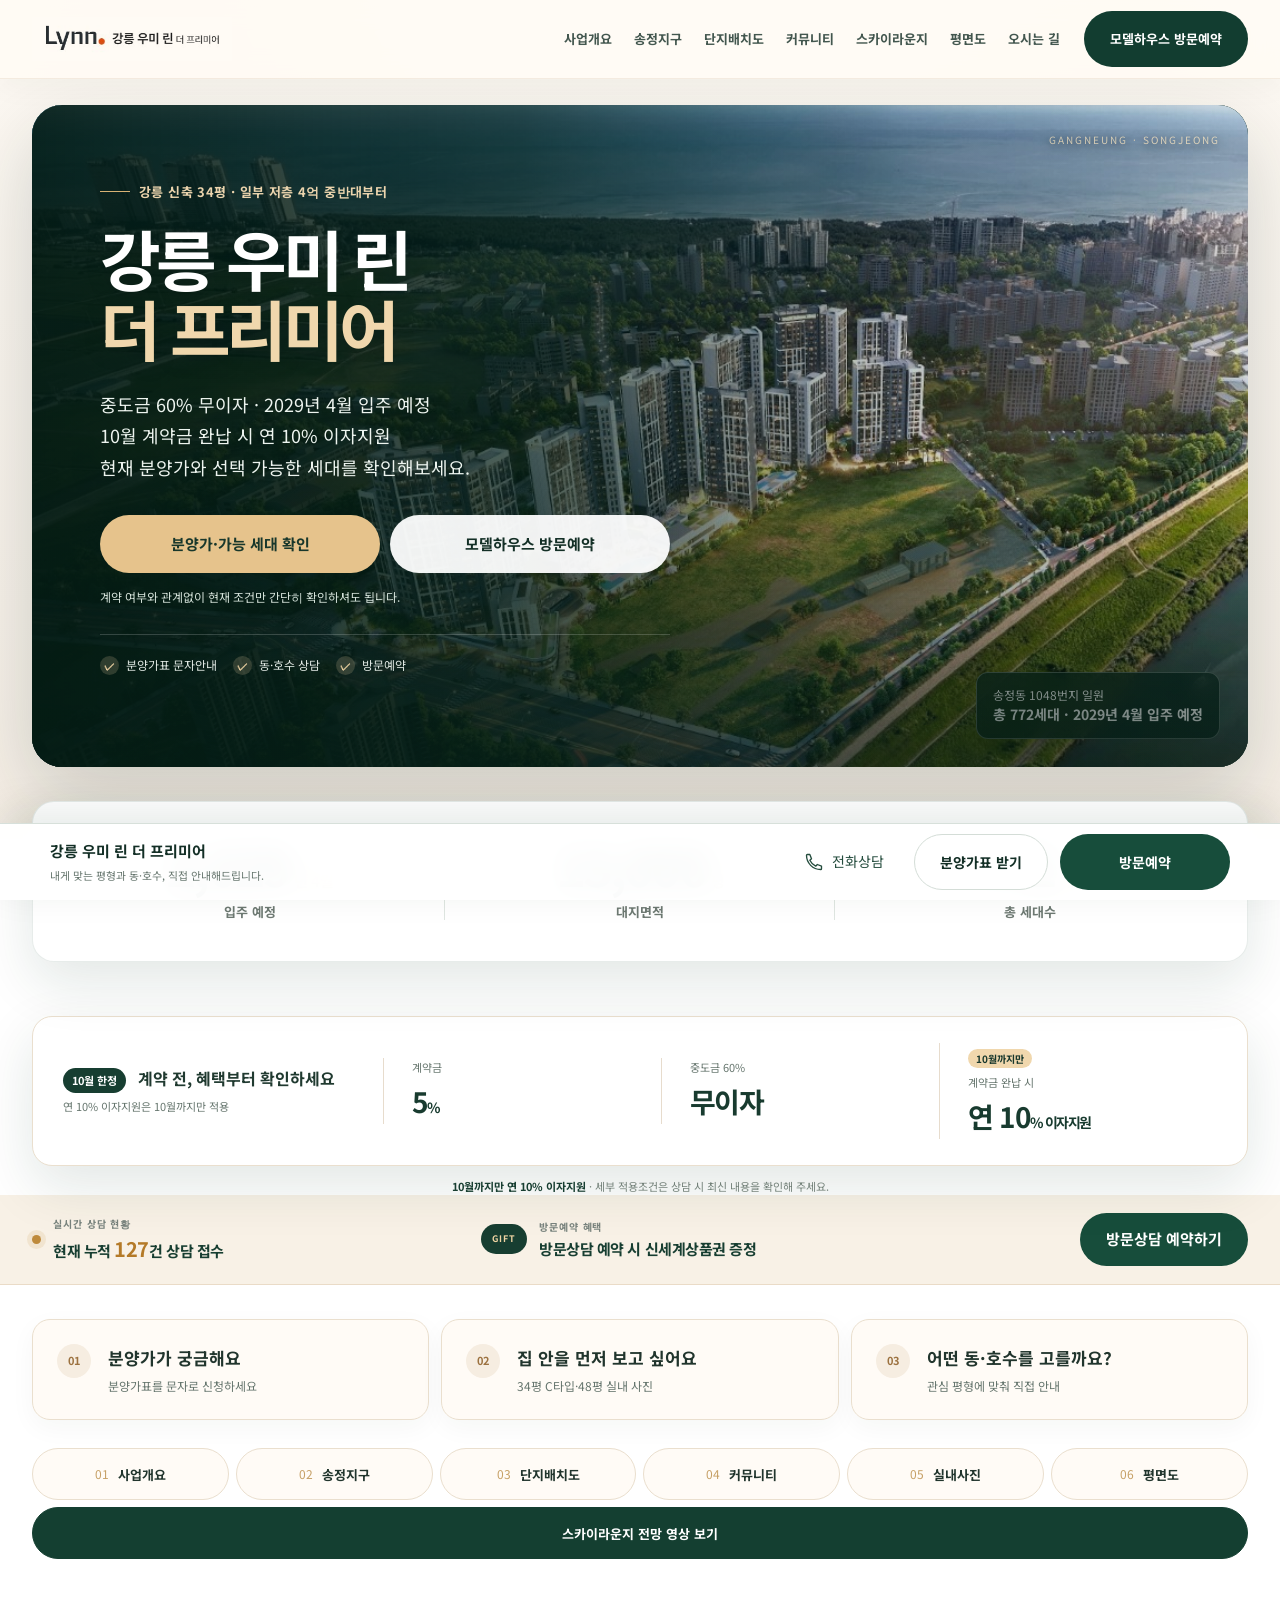
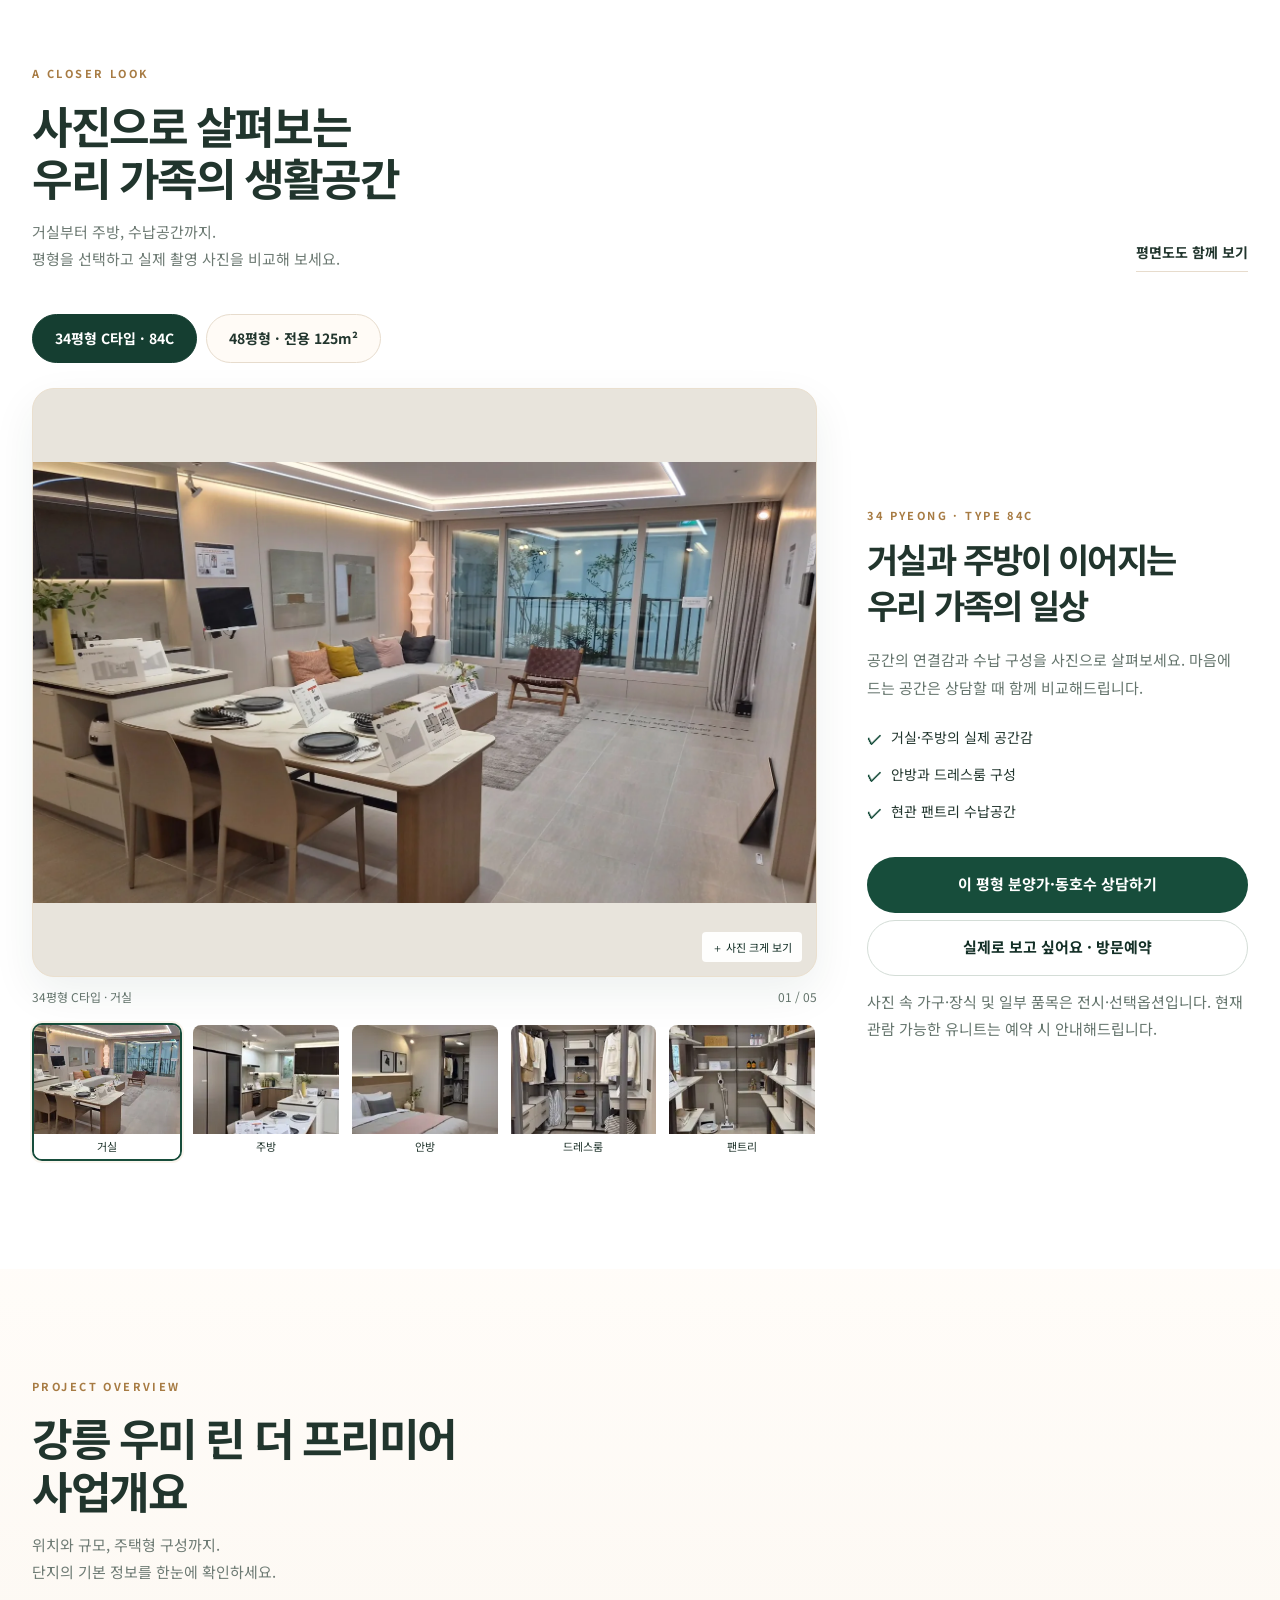
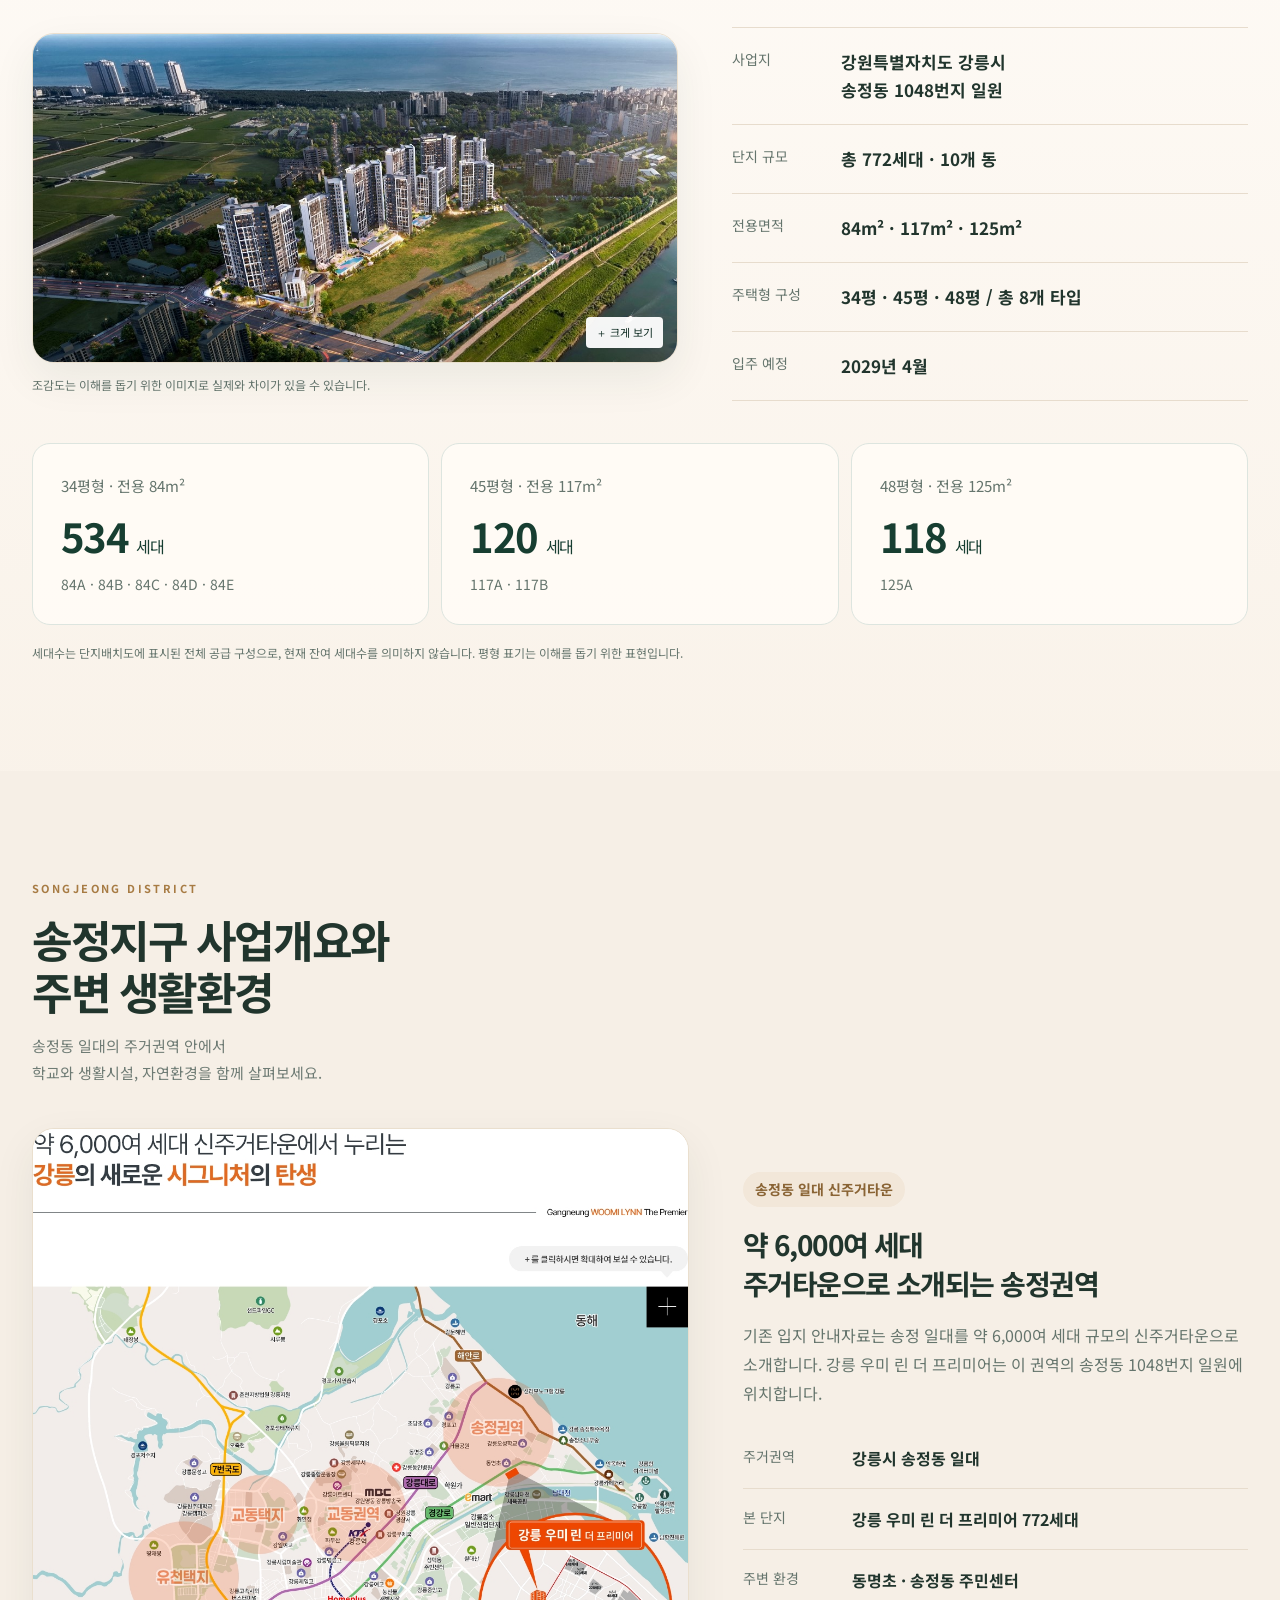
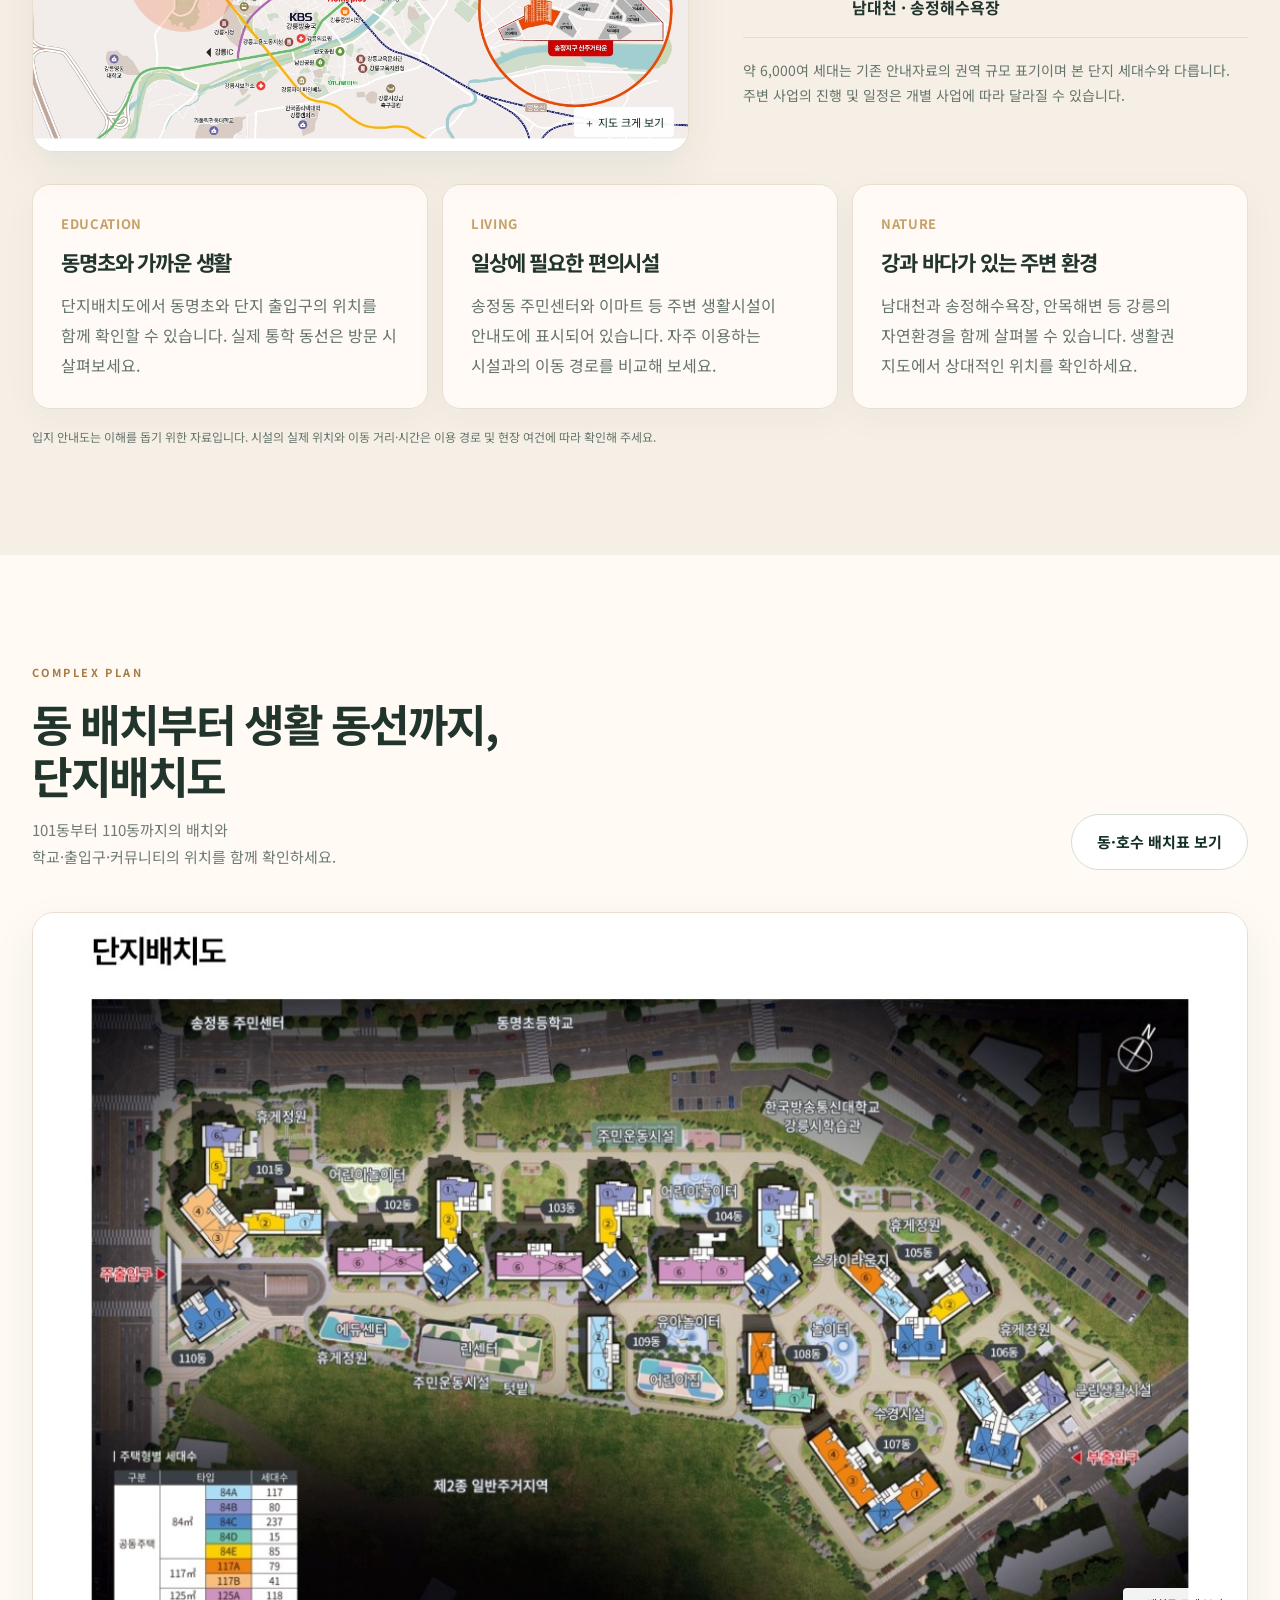
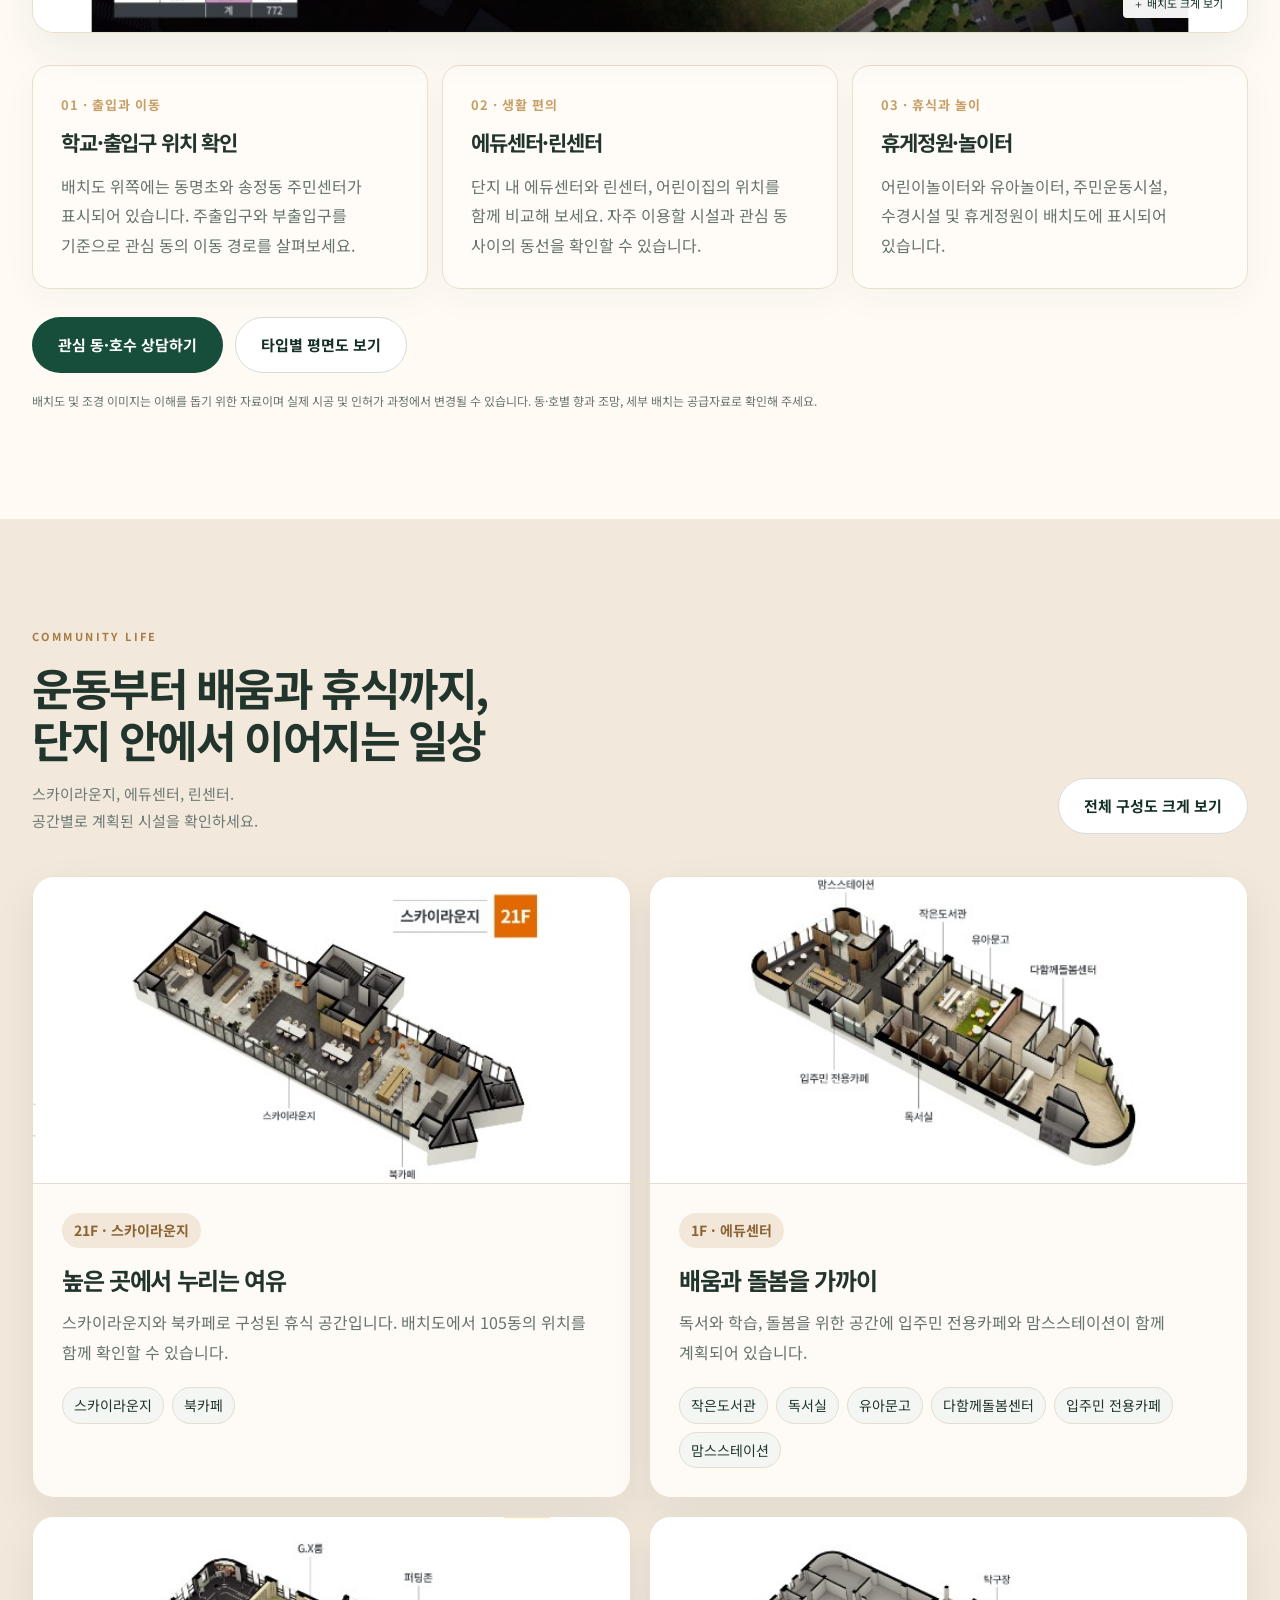
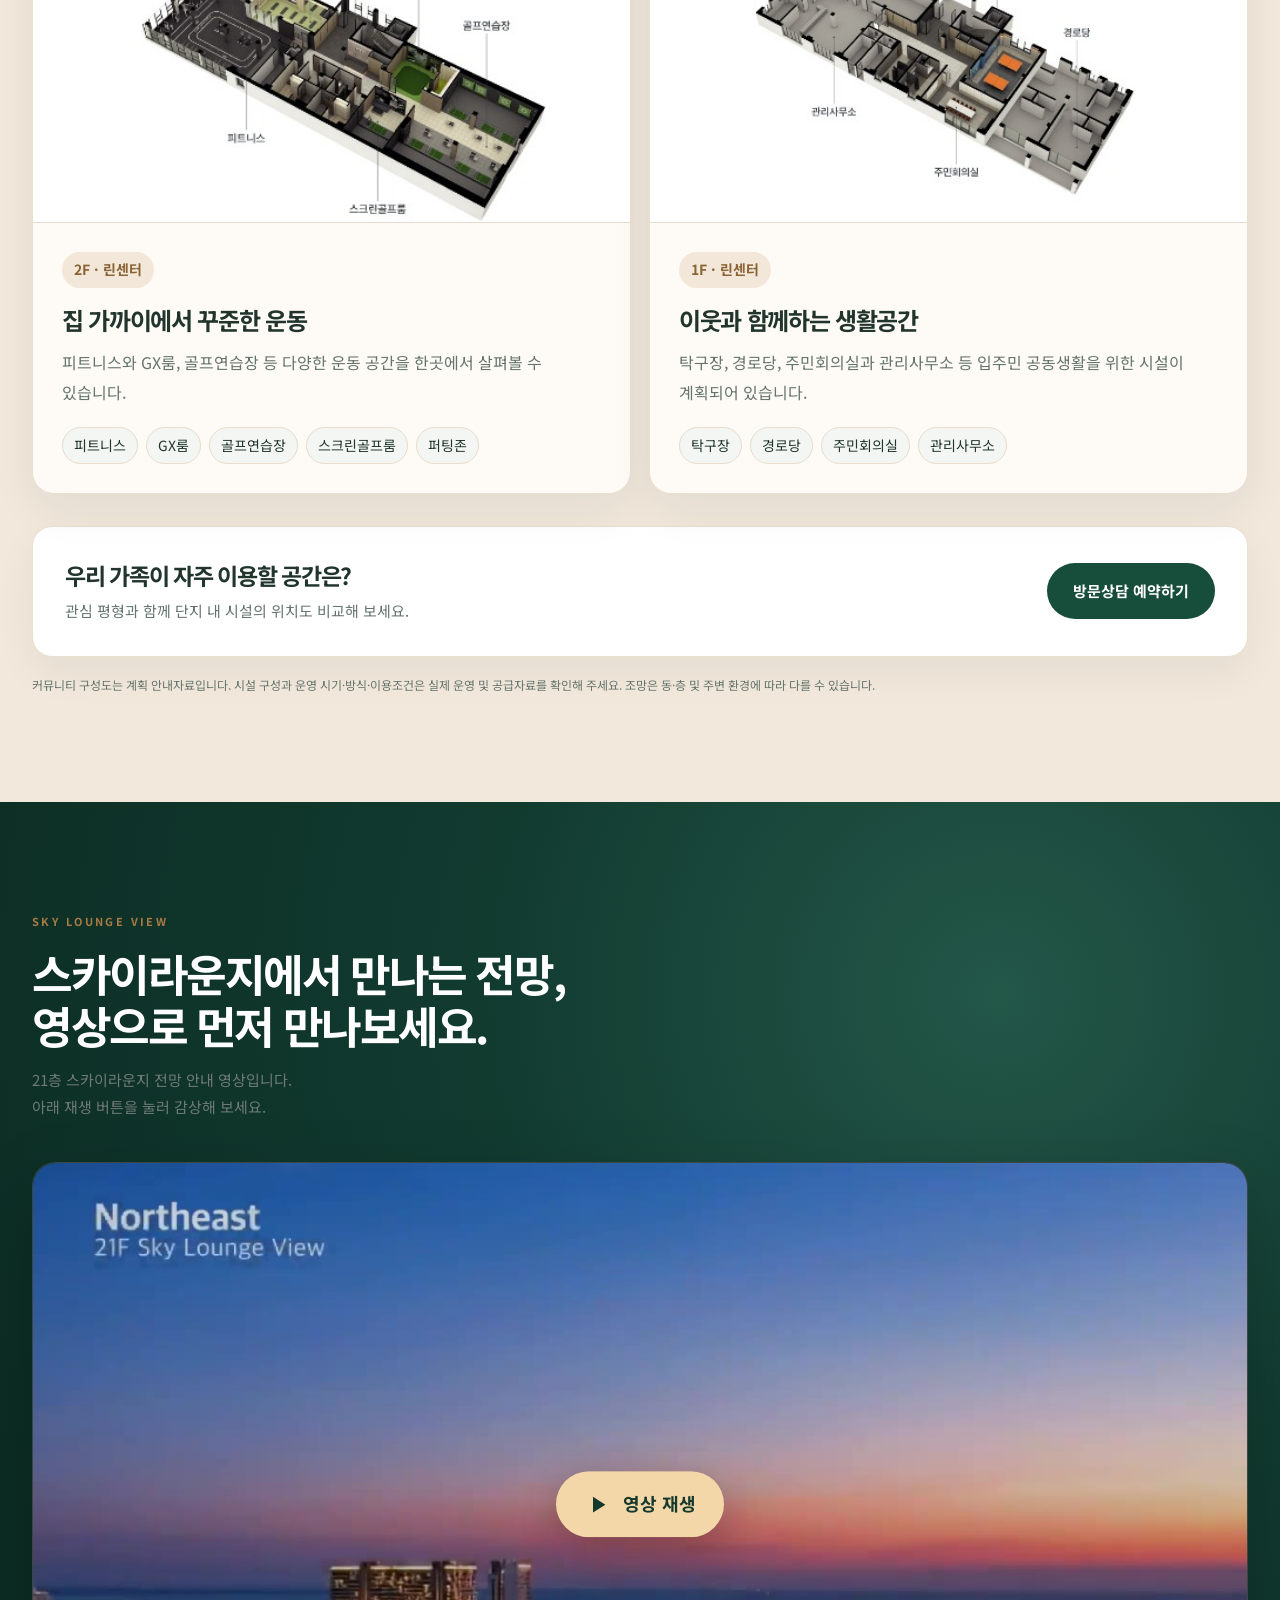
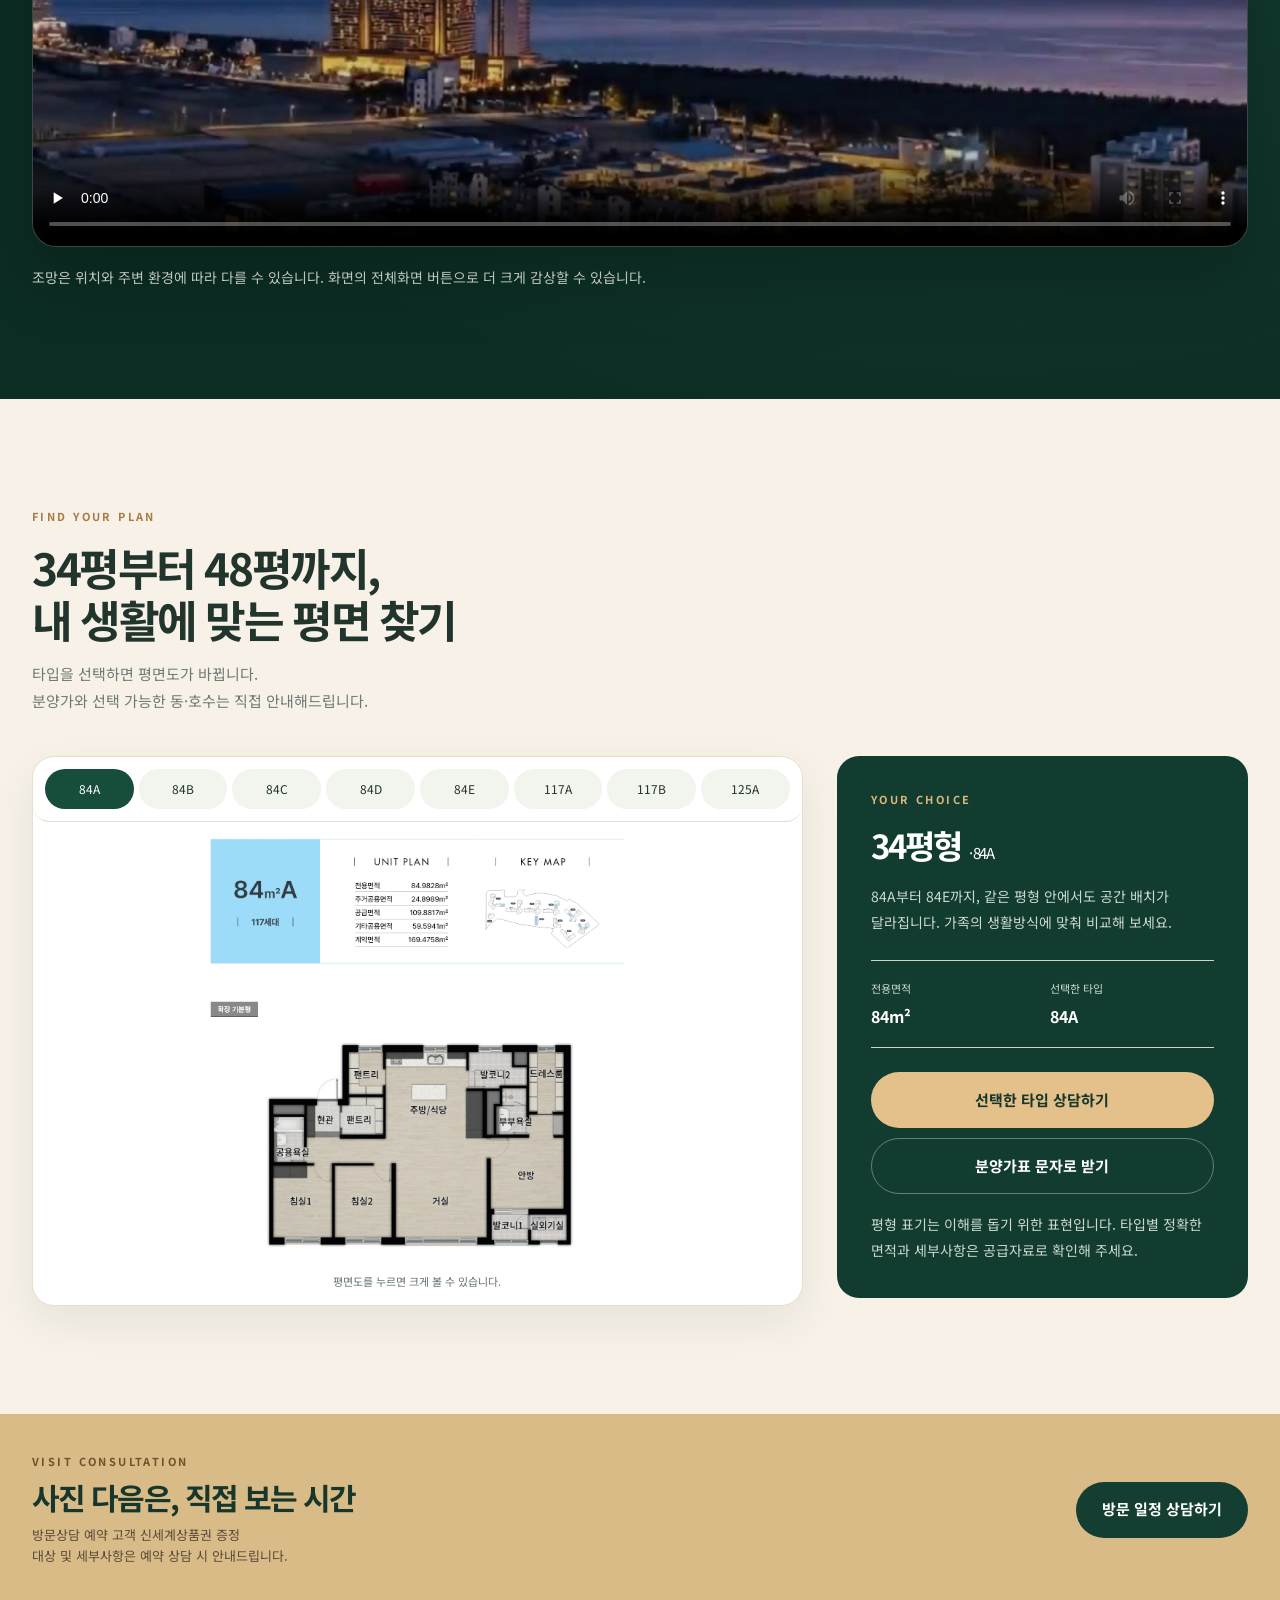
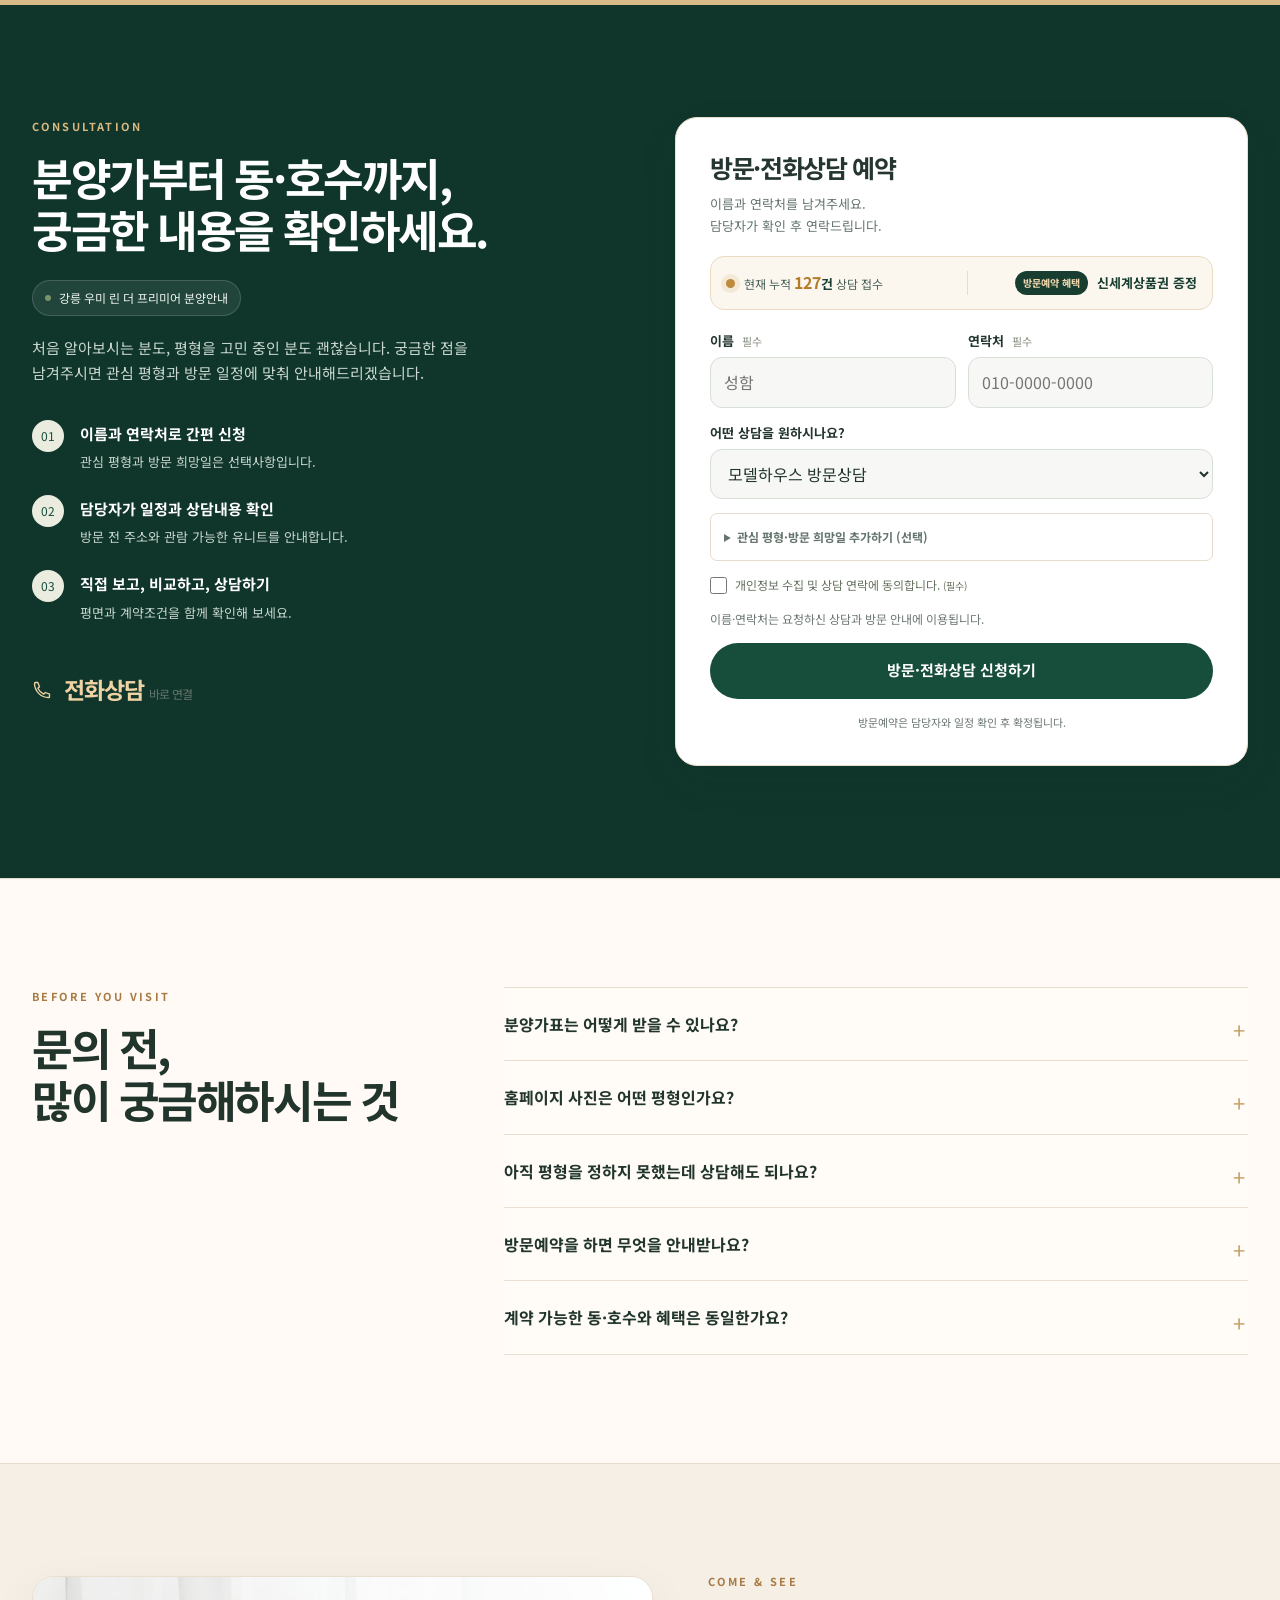
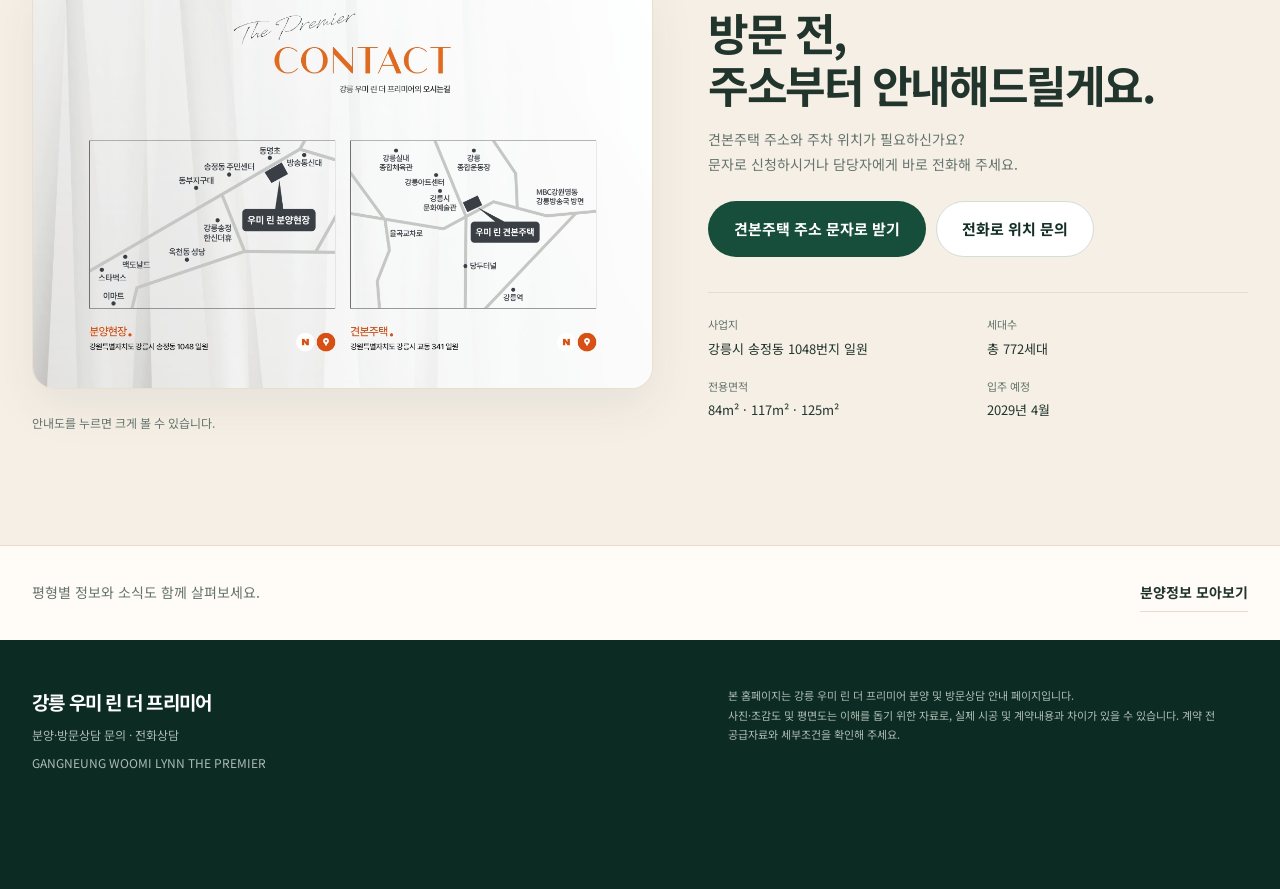
==== index.html @ d4525686 "Add files via upload" ====
<!doctype html>
<html lang="ko">
<head>
  <meta charset="utf-8" />
  <meta name="viewport" content="width=device-width, initial-scale=1" />
  <title>강릉 우미 린 더 프리미어 | 분양안내 · 모델하우스 방문예약</title>
  <meta name="description" content="강릉 우미 린 더 프리미어 34평·45평·48평. 사업개요, 송정지구 입지, 단지배치도와 커뮤니티, 실제 실내 사진과 평면도 안내. 분양가표 문자 신청과 모델하우스 방문예약." />
  <meta name="keywords" content="강릉 우미린, 강릉 우미 린 더 프리미어, 강릉 우미린 분양, 강릉 우미린 분양가, 강릉 우미린 모델하우스, 강릉 아파트 분양, 강릉 신축아파트, 강릉 분양상담, 강릉 모델하우스, 84m², 117m², 125m²" />
  <meta name="robots" content="index, follow" />
  <meta name="naver-site-verification" content="d8257354716d4d1b02c1b8264c0f7000cab0c3f9" />
  <meta name="google-site-verification" content="OiS3syWD2l7VtwxM-sgllimqyoxaJgLCojdzka6laME" />
  <!-- GA4-CONFIRMED-G-JY8BHGY9N7 -->
  <link rel="canonical" href="https://gn-premier.com/" />
  <link rel="manifest" href="/manifest.json" />
  <link rel="shortcut icon" type="image/x-icon" href="https://gn-premier.com/favicon.ico" />
  <link rel="apple-touch-icon" sizes="180x180" href="/apple-touch-icon.png" />
  <link rel="alternate" type="application/rss+xml" title="강릉 우미 린 더 프리미어 RSS" href="https://gn-premier.com/rss.xml" />
  <link rel="sitemap" type="application/xml" href="https://gn-premier.com/sitemap.xml" />
  <meta property="og:locale" content="ko_KR" />
  <meta property="og:site_name" content="강릉 우미 린 더 프리미어" />
  <meta property="og:title" content="강릉 우미 린 더 프리미어 | 분양안내" />
  <meta property="og:description" content="분양가·평면도·동호수 배치표 확인 및 모델하우스 방문예약 상담신청" />
  <meta property="og:image" content="https://gn-premier.com/images/og-premier-link-20260924.jpg" />
  <meta property="og:image:width" content="1200" />
  <meta property="og:image:height" content="630" />
  <meta property="og:image:type" content="image/jpeg" />
  <meta property="og:url" content="https://gn-premier.com/" />
  <meta property="og:type" content="website" />
  <meta name="twitter:card" content="summary_large_image" />
  <meta name="twitter:title" content="강릉 우미 린 더 프리미어 | 분양안내" />
  <meta name="twitter:description" content="분양가·평면도·동호수 배치표 확인 및 모델하우스 방문예약 상담신청" />
  <meta name="twitter:image" content="https://gn-premier.com/images/og-premier-link-20260924.jpg" />
  <meta name="theme-color" content="#213b32" />
  <script type="application/ld+json">
  {"@context":"https://schema.org","@type":"WebSite","name":"강릉 우미 린 더 프리미어","url":"https://gn-premier.com/","description":"강릉 우미 린 더 프리미어 분양가, 평면도, 동호수 배치표 및 모델하우스 방문예약 상담신청 페이지","inLanguage":"ko-KR"}
  </script>
  <script type="application/ld+json">
  {"@context":"https://schema.org","@type":"RealEstateAgent","name":"강릉 우미 린 더 프리미어 분양상담","url":"https://gn-premier.com/","telephone":"010-6383-5879","areaServed":"강릉","description":"강릉 우미 린 더 프리미어 모델하우스 방문예약 및 분양상담","address":{"@type":"PostalAddress","addressRegion":"강원특별자치도","addressLocality":"강릉시","addressCountry":"KR"}}
  </script>
  <!-- Google Analytics 4 -->
  <script async src="https://www.googletagmanager.com/gtag/js?id=G-JY8BHGY9N7"></script>
  <script>
    window.dataLayer = window.dataLayer || [];
    function gtag(){dataLayer.push(arguments);}
    gtag('js', new Date());
    gtag('config', 'G-JY8BHGY9N7');
  </script>


  <!-- Microsoft Clarity -->
  <script type="text/javascript">
    (function(c,l,a,r,i,t,y){
      c[a]=c[a]||function(){(c[a].q=c[a].q||[]).push(arguments)};
      t=l.createElement(r);t.async=1;t.src="https://www.clarity.ms/tag/"+i;
      y=l.getElementsByTagName(r)[0];y.parentNode.insertBefore(t,y);
    })(window, document, "clarity", "script", "xl435psnof");
  </script>


<link rel="stylesheet" href="css/renewal.css?v=20260919-r5-skylounge">
<link rel="stylesheet" href="css/julia-premium.css?v=20261010-hero-stats">
  <link rel="preload" as="image" href="images/interiors/125-living.webp" imagesrcset="images/interiors/125-living-mobile.webp 800w, images/interiors/125-living.webp 1600w" imagesizes="(max-width:800px) calc(100vw - 40px), 600px">
</head><body class="julia-premium">
<a class="skip-link" href="#main">본문으로 바로가기</a>
<header class="site-header"><div class="wrap header-inner">
  <a class="brand" href="#top" aria-label="강릉 우미 린 더 프리미어 처음으로"><img src="images/logo.jpg" width="375" height="81" alt="우미 린"><span class="brand-copy"><strong>강릉 우미 린 더 프리미어</strong><small>GANGNEUNG · THE PREMIER</small></span></a>
  <nav class="desktop-nav" aria-label="주요 메뉴"><a href="#overview">사업개요</a><a href="#songjeong">송정지구</a><a href="#complex">단지배치도</a><a href="#community">커뮤니티</a><a href="#skylounge">스카이라운지</a><a href="#floor">평면도</a><a href="#contact-map">오시는 길</a></nav>
  <div class="header-cta"><button type="button" class="btn btn-primary btn-small" data-inquiry="visit" data-position="header">모델하우스 방문예약</button></div>
</div></header>
<noscript><p class="no-script">온라인 신청은 자바스크립트가 필요합니다. 전화상담은 <a href="tel:010-6383-5879">전화상담 버튼</a>을 이용해 주세요.</p></noscript>
<main id="main">
  <section id="top" class="hero"><div class="wrap hero-grid">
    <div class="hero-copy"><p class="hero-kicker">강릉 신축 34평 · 일부 저층 4억 중반대부터</p>
      <h1>강릉 우미 린<br><span>더 프리미어</span></h1>
      <p class="hero-lead">중도금 60% 무이자 · 2029년 4월 입주 예정<br>10월 계약금 완납 시 연 10% 이자지원<br>현재 분양가와 선택 가능한 세대를 확인해보세요.</p>
      <div class="hero-actions"><button type="button" class="btn btn-primary" data-inquiry="price" data-position="hero">분양가·가능 세대 확인</button><button type="button" class="btn btn-light" data-inquiry="visit" data-position="hero">모델하우스 방문예약</button></div>
      <p class="hero-note">계약 여부와 관계없이 현재 조건만 간단히 확인하셔도 됩니다.</p><div class="hero-trust" aria-label="홈페이지 주요 안내"><span>분양가표 문자안내</span><span>동·호수 상담</span><span>방문예약</span></div>
    </div>
    <figure class="hero-photo"><img src="images/hero-aerial.jpg" width="1182" height="601" alt="강릉 우미 린 더 프리미어 전체 단지 조감도" fetchpriority="high"><span class="hero-photo-top">GANGNEUNG · SONGJEONG</span><figcaption class="photo-label">송정동 1048번지 일원<strong>총 772세대 · 2029년 4월 입주 예정</strong></figcaption></figure>
  </div></section>
  <section class="project-stats-section" aria-label="강릉 우미 린 더 프리미어 주요 사업정보">
    <div class="wrap projectStats">
      <div class="statItem"><strong><span class="countUp" data-count="2029">0</span><small>년 4월</small></strong><p>입주 예정</p></div>
      <div class="statItem"><strong><span class="countUp" data-count="13000">0</span><small>평</small></strong><p>대지면적</p></div>
      <div class="statItem"><strong><span class="countUp" data-count="772">0</span><small>세대</small></strong><p>총 세대수</p></div>
    </div>
  </section>
  <section class="benefit-strip" aria-label="계약 혜택 안내"><div class="wrap benefit-inner"><div class="benefit-title"><span class="benefit-month">10월 한정</span> 계약 전, 혜택부터 확인하세요<small>연 10% 이자지원은 10월까지만 적용</small></div><div class="benefit-item"><small>계약금</small><strong>5<span>%</span></strong></div><div class="benefit-item"><small>중도금 60%</small><strong>무이자</strong></div><div class="benefit-item benefit-interest"><span class="benefit-deadline">10월까지만</span><small>계약금 완납 시</small><strong>연 10<span>% 이자지원</span></strong></div></div><p class="benefit-note"><strong>10월까지만 연 10% 이자지원</strong> · 세부 적용조건은 상담 시 최신 내용을 확인해 주세요.</p></section>
  <section class="live-consult-strip" aria-label="실시간 상담 현황과 방문예약 혜택"><div class="wrap live-consult-inner">
    <div class="live-consult-count" data-lead-count-wrap aria-live="polite"><span class="live-status-dot" aria-hidden="true"></span><div><small>실시간 상담 현황</small><strong>현재 누적 <span data-lead-count>127</span>건 상담 접수</strong></div></div>
    <div class="live-consult-gift"><span class="gift-mark" aria-hidden="true">GIFT</span><div><small>방문예약 혜택</small><strong>방문상담 예약 시 신세계상품권 증정</strong></div></div>
    <button type="button" class="btn btn-primary" data-inquiry="visit" data-position="live-consult">방문상담 예약하기</button>
  </div></section>
  <section class="path-section"><div class="wrap path-grid" aria-label="필요한 정보 선택"><button class="path-card" type="button" data-inquiry="price" data-position="quick-guide"><span class="path-number">01</span><span class="path-copy"><strong>분양가가 궁금해요</strong><small>분양가표를 문자로 신청하세요</small></span></button><a class="path-card" href="#interior"><span class="path-number">02</span><span class="path-copy"><strong>집 안을 먼저 보고 싶어요</strong><small>34평 C타입·48평 실내 사진</small></span></a><button class="path-card" type="button" data-inquiry="unit" data-position="quick-guide"><span class="path-number">03</span><span class="path-copy"><strong>어떤 동·호수를 고를까요?</strong><small>관심 평형에 맞춰 직접 안내</small></span></button></div></section>
<nav class="section-directory wrap" aria-label="단지 정보 바로가기">
<a href="#overview"><span>01</span>사업개요</a><a href="#songjeong"><span>02</span>송정지구</a><a href="#complex"><span>03</span>단지배치도</a><a href="#community"><span>04</span>커뮤니티</a><a href="#interior"><span>05</span>실내사진</a><a href="#floor"><span>06</span>평면도</a>
<a class="video-directory-link" href="#skylounge">스카이라운지 전망 영상 보기</a>
</nav>
  <section id="interior" class="section gallery-section"><div class="wrap">
    <div class="section-head"><div><span class="eyebrow">A CLOSER LOOK</span><h2>사진으로 살펴보는<br>우리 가족의 생활공간</h2><p>거실부터 주방, 수납공간까지.<br>평형을 선택하고 실제 촬영 사진을 비교해 보세요.</p></div><a href="#floor" class="text-link">평면도도 함께 보기</a></div>
    <div class="gallery-type-tabs" role="tablist" aria-label="실내 사진 평형 선택"><button class="pill-tab" type="button" id="gallery-tab-84c" role="tab" aria-selected="true" aria-controls="gallery-panel" data-gallery="84c">34평형 C타입 · 84C</button><button class="pill-tab" type="button" id="gallery-tab-125" role="tab" aria-selected="false" aria-controls="gallery-panel" tabindex="-1" data-gallery="125">48평형 · 전용 125m²</button></div>
    <div class="gallery-layout" id="gallery-panel" role="tabpanel" aria-labelledby="gallery-tab-84c"><div><button class="gallery-view" type="button" data-image-open aria-label="현재 실내 사진 크게 보기"><img id="galleryImage" src="images/interiors/84c-living.webp" width="1600" height="901" alt="34평형 C타입 거실 실제 촬영 사진" loading="lazy" decoding="async"><span class="expand-label">＋ 사진 크게 보기</span></button><p class="gallery-caption" aria-live="polite"><span id="galleryCaption">34평형 C타입 · 거실</span><span id="galleryCounter">01 / 05</span></p><div class="gallery-thumbs" id="galleryThumbs" aria-label="공간별 사진 선택"><button type="button" class="gallery-thumb" data-photo="0" aria-pressed="true" aria-label="34평형 C타입 거실 사진"><img src="images/interiors/84c-living-thumb.webp" alt="" width="380" height="285" loading="lazy" decoding="async"><span>거실</span></button><button type="button" class="gallery-thumb" data-photo="1" aria-pressed="false" aria-label="34평형 C타입 주방 사진"><img src="images/interiors/84c-kitchen-thumb.webp" alt="" width="380" height="285" loading="lazy" decoding="async"><span>주방</span></button><button type="button" class="gallery-thumb" data-photo="2" aria-pressed="false" aria-label="34평형 C타입 안방 사진"><img src="images/interiors/84c-bedroom-thumb.webp" alt="" width="380" height="285" loading="lazy" decoding="async"><span>안방</span></button><button type="button" class="gallery-thumb" data-photo="3" aria-pressed="false" aria-label="34평형 C타입 드레스룸 사진"><img src="images/interiors/84c-dressing-thumb.webp" alt="" width="380" height="285" loading="lazy" decoding="async"><span>드레스룸</span></button><button type="button" class="gallery-thumb" data-photo="4" aria-pressed="false" aria-label="34평형 C타입 팬트리 사진"><img src="images/interiors/84c-pantry-thumb.webp" alt="" width="380" height="285" loading="lazy" decoding="async"><span>팬트리</span></button></div></div>
    <div class="gallery-story"><span class="eyebrow" id="galleryEyebrow">34 PYEONG · TYPE 84C</span><h3 id="galleryTitle">거실과 주방이 이어지는<br>우리 가족의 일상</h3><p id="galleryDescription">공간의 연결감과 수납 구성을 사진으로 살펴보세요. 마음에 드는 공간은 상담할 때 함께 비교해드립니다.</p><ul class="feature-list" id="galleryFeatures"><li>거실·주방의 실제 공간감</li><li>안방과 드레스룸 구성</li><li>현관 팬트리 수납공간</li></ul><button type="button" class="btn btn-primary btn-wide" id="galleryInquiry" data-inquiry="unit" data-size="34평형" data-type="84C" data-position="interior">이 평형 분양가·동호수 상담하기</button><button type="button" class="btn btn-light btn-wide" id="galleryVisit" data-inquiry="visit" data-size="34평형" data-type="84C" data-position="interior">실제로 보고 싶어요 · 방문예약</button><p class="fine">사진 속 가구·장식 및 일부 품목은 전시·선택옵션입니다. 현재 관람 가능한 유니트는 예약 시 안내해드립니다.</p></div></div>
  </div></section>

<section id="overview" class="section overview-section"><div class="wrap">
  <div class="section-head" id="premium"><div><span class="eyebrow">PROJECT OVERVIEW</span><h2>강릉 우미 린 더 프리미어<br>사업개요</h2><p>위치와 규모, 주택형 구성까지.<br>단지의 기본 정보를 한눈에 확인하세요.</p></div></div>
  <div class="overview-layout">
    <figure><button type="button" class="detail-image" data-image-src="images/overview.jpg" data-image-title="강릉 우미 린 더 프리미어 사업개요" aria-label="조감도와 사업개요 크게 보기"><img src="images/hero-aerial.jpg" width="1182" height="601" alt="강릉 우미 린 더 프리미어 전체 단지 조감도" loading="lazy" decoding="async"><span class="expand-label">＋ 크게 보기</span></button><figcaption class="fine">조감도는 이해를 돕기 위한 이미지로 실제와 차이가 있을 수 있습니다.</figcaption></figure>
    <dl class="overview-facts"><div><dt>사업지</dt><dd>강원특별자치도 강릉시<br>송정동 1048번지 일원</dd></div><div><dt>단지 규모</dt><dd>총 772세대 · 10개 동</dd></div><div><dt>전용면적</dt><dd>84m² · 117m² · 125m²</dd></div><div><dt>주택형 구성</dt><dd>34평 · 45평 · 48평 / 총 8개 타입</dd></div><div><dt>입주 예정</dt><dd>2029년 4월</dd></div></dl>
  </div>
  <div class="unit-summary" aria-label="주택형별 세대 구성"><article><span>34평형 · 전용 84m²</span><strong>534<small>세대</small></strong><p>84A · 84B · 84C · 84D · 84E</p></article><article><span>45평형 · 전용 117m²</span><strong>120<small>세대</small></strong><p>117A · 117B</p></article><article><span>48평형 · 전용 125m²</span><strong>118<small>세대</small></strong><p>125A</p></article></div>
  <p class="fine section-footnote">세대수는 단지배치도에 표시된 전체 공급 구성으로, 현재 잔여 세대수를 의미하지 않습니다. 평형 표기는 이해를 돕기 위한 표현입니다.</p>
</div></section>
<section id="songjeong" class="section district-section"><div class="wrap">
  <div class="section-head"><div><span class="eyebrow">SONGJEONG DISTRICT</span><h2>송정지구 사업개요와<br>주변 생활환경</h2><p>송정동 일대의 주거권역 안에서<br>학교와 생활시설, 자연환경을 함께 살펴보세요.</p></div></div>
  <div class="district-layout"><figure><button type="button" class="detail-image" data-image-src="images/location.jpg" data-image-title="송정지구 및 강릉 생활권 안내도" aria-label="송정지구와 주변 생활권 지도 크게 보기"><img src="images/location.jpg" width="1200" height="1141" alt="송정지구 신주거타운과 강릉 생활권, 남대천 및 송정해수욕장 위치 안내도" loading="lazy" decoding="async"><span class="expand-label">＋ 지도 크게 보기</span></button></figure>
  <div class="district-copy"><span class="info-badge">송정동 일대 신주거타운</span><h3>약 6,000여 세대<br>주거타운으로 소개되는 송정권역</h3><p>기존 입지 안내자료는 송정 일대를 약 6,000여 세대 규모의 신주거타운으로 소개합니다. 강릉 우미 린 더 프리미어는 이 권역의 송정동 1048번지 일원에 위치합니다.</p><dl class="district-facts"><div><dt>주거권역</dt><dd>강릉시 송정동 일대</dd></div><div><dt>본 단지</dt><dd>강릉 우미 린 더 프리미어 772세대</dd></div><div><dt>주변 환경</dt><dd>동명초 · 송정동 주민센터<br>남대천 · 송정해수욕장</dd></div></dl><p class="fine">약 6,000여 세대는 기존 안내자료의 권역 규모 표기이며 본 단지 세대수와 다릅니다. 주변 사업의 진행 및 일정은 개별 사업에 따라 달라질 수 있습니다.</p></div></div>
  <div class="info-card-grid"><article><span class="info-index">EDUCATION</span><h3>동명초와 가까운 생활</h3><p>단지배치도에서 동명초와 단지 출입구의 위치를 함께 확인할 수 있습니다. 실제 통학 동선은 방문 시 살펴보세요.</p></article><article><span class="info-index">LIVING</span><h3>일상에 필요한 편의시설</h3><p>송정동 주민센터와 이마트 등 주변 생활시설이 안내도에 표시되어 있습니다. 자주 이용하는 시설과의 이동 경로를 비교해 보세요.</p></article><article><span class="info-index">NATURE</span><h3>강과 바다가 있는 주변 환경</h3><p>남대천과 송정해수욕장, 안목해변 등 강릉의 자연환경을 함께 살펴볼 수 있습니다. 생활권 지도에서 상대적인 위치를 확인하세요.</p></article></div>
  <p class="fine section-footnote">입지 안내도는 이해를 돕기 위한 자료입니다. 시설의 실제 위치와 이동 거리·시간은 이용 경로 및 현장 여건에 따라 확인해 주세요.</p>
</div></section>
<section id="complex" class="section complex-section"><div class="wrap">
  <div class="section-head"><div><span class="eyebrow">COMPLEX PLAN</span><h2>동 배치부터 생활 동선까지,<br>단지배치도</h2><p>101동부터 110동까지의 배치와<br>학교·출입구·커뮤니티의 위치를 함께 확인하세요.</p></div><button type="button" class="btn btn-light" data-image-src="images/dongho.jpg" data-image-title="동·호수 배치표">동·호수 배치표 보기</button></div>
  <button type="button" class="detail-image siteplan-window" data-image-src="images/siteplan.jpg" data-image-title="단지배치도 및 조경 안내" aria-label="단지배치도 전체 크게 보기"><img src="images/siteplan.jpg" width="1200" height="1580" alt="101동부터 110동, 주출입구와 부출입구, 에듀센터와 린센터, 어린이집, 놀이터 및 휴게정원이 표시된 단지배치도" loading="lazy" decoding="async"><span class="expand-label">＋ 배치도 크게 보기</span></button>
  <div class="info-card-grid complex-points"><article><span class="info-index">01 · 출입과 이동</span><h3>학교·출입구 위치 확인</h3><p>배치도 위쪽에는 동명초와 송정동 주민센터가 표시되어 있습니다. 주출입구와 부출입구를 기준으로 관심 동의 이동 경로를 살펴보세요.</p></article><article><span class="info-index">02 · 생활 편의</span><h3>에듀센터·린센터</h3><p>단지 내 에듀센터와 린센터, 어린이집의 위치를 함께 비교해 보세요. 자주 이용할 시설과 관심 동 사이의 동선을 확인할 수 있습니다.</p></article><article><span class="info-index">03 · 휴식과 놀이</span><h3>휴게정원·놀이터</h3><p>어린이놀이터와 유아놀이터, 주민운동시설, 수경시설 및 휴게정원이 배치도에 표시되어 있습니다.</p></article></div>
  <div class="detail-actions"><button type="button" class="btn btn-primary" data-inquiry="unit" data-position="complex-plan">관심 동·호수 상담하기</button><a class="btn btn-light" href="#floor">타입별 평면도 보기</a></div>
  <p class="fine section-footnote">배치도 및 조경 이미지는 이해를 돕기 위한 자료이며 실제 시공 및 인허가 과정에서 변경될 수 있습니다. 동·호별 향과 조망, 세부 배치는 공급자료로 확인해 주세요.</p>
</div></section>
<section id="community" class="section community-section"><div class="wrap">
  <div class="section-head"><div><span class="eyebrow">COMMUNITY LIFE</span><h2>운동부터 배움과 휴식까지,<br>단지 안에서 이어지는 일상</h2><p>스카이라운지, 에듀센터, 린센터.<br>공간별로 계획된 시설을 확인하세요.</p></div><button type="button" class="btn btn-light" data-image-src="images/community.jpg" data-image-title="커뮤니티 전체 구성도">전체 구성도 크게 보기</button></div>
  <div class="community-grid">
    <article class="community-card"><button type="button" class="community-window" data-image-src="images/community.jpg" data-image-title="커뮤니티 구성도 · 스카이라운지" aria-label="스카이라운지 구성도 크게 보기"><svg viewBox="200 120 415 280" role="img" aria-label="21층 스카이라운지와 북카페 구성도" focusable="false"><image href="images/community.jpg" width="626" height="2048" /></svg></button><div class="community-copy"><span class="info-badge">21F · 스카이라운지</span><h3>높은 곳에서 누리는 여유</h3><p>스카이라운지와 북카페로 구성된 휴식 공간입니다. 배치도에서 105동의 위치를 함께 확인할 수 있습니다.</p><ul class="facility-tags"><li>스카이라운지</li><li>북카페</li></ul></div></article>
    <article class="community-card"><button type="button" class="community-window" data-image-src="images/community.jpg" data-image-title="커뮤니티 구성도 · 에듀센터" aria-label="에듀센터 구성도 크게 보기"><svg viewBox="15 385 360 260" role="img" aria-label="에듀센터 작은도서관, 독서실, 유아문고, 다함께돌봄센터 구성도" focusable="false"><image href="images/community.jpg" width="626" height="2048" /></svg></button><div class="community-copy"><span class="info-badge">1F · 에듀센터</span><h3>배움과 돌봄을 가까이</h3><p>독서와 학습, 돌봄을 위한 공간에 입주민 전용카페와 맘스스테이션이 함께 계획되어 있습니다.</p><ul class="facility-tags"><li>작은도서관</li><li>독서실</li><li>유아문고</li><li>다함께돌봄센터</li><li>입주민 전용카페</li><li>맘스스테이션</li></ul></div></article>
    <article class="community-card"><button type="button" class="community-window" data-image-src="images/community.jpg" data-image-title="커뮤니티 구성도 · 린센터 2층" aria-label="린센터 2층 운동시설 구성도 크게 보기"><svg viewBox="205 700 410 260" role="img" aria-label="린센터 2층 피트니스, GX룸, 골프연습장, 스크린골프룸 및 퍼팅존 구성도" focusable="false"><image href="images/community.jpg" width="626" height="2048" /></svg></button><div class="community-copy"><span class="info-badge">2F · 린센터</span><h3>집 가까이에서 꾸준한 운동</h3><p>피트니스와 GX룸, 골프연습장 등 다양한 운동 공간을 한곳에서 살펴볼 수 있습니다.</p><ul class="facility-tags"><li>피트니스</li><li>GX룸</li><li>골프연습장</li><li>스크린골프룸</li><li>퍼팅존</li></ul></div></article>
    <article class="community-card"><button type="button" class="community-window" data-image-src="images/community.jpg" data-image-title="커뮤니티 구성도 · 린센터 1층" aria-label="린센터 1층 공용시설 구성도 크게 보기"><svg viewBox="20 1015 375 275" role="img" aria-label="린센터 1층 탁구장, 경로당, 주민회의실 및 관리사무소 구성도" focusable="false"><image href="images/community.jpg" width="626" height="2048" /></svg></button><div class="community-copy"><span class="info-badge">1F · 린센터</span><h3>이웃과 함께하는 생활공간</h3><p>탁구장, 경로당, 주민회의실과 관리사무소 등 입주민 공동생활을 위한 시설이 계획되어 있습니다.</p><ul class="facility-tags"><li>탁구장</li><li>경로당</li><li>주민회의실</li><li>관리사무소</li></ul></div></article>
  </div>
  <div class="community-outro"><div><h3>우리 가족이 자주 이용할 공간은?</h3><p>관심 평형과 함께 단지 내 시설의 위치도 비교해 보세요.</p></div><button type="button" class="btn btn-primary" data-inquiry="visit" data-position="community">방문상담 예약하기</button></div>
  <p class="fine section-footnote">커뮤니티 구성도는 계획 안내자료입니다. 시설 구성과 운영 시기·방식·이용조건은 실제 운영 및 공급자료를 확인해 주세요. 조망은 동·층 및 주변 환경에 따라 다를 수 있습니다.</p>
</div></section>
<section id="skylounge" class="section skylounge-section" aria-labelledby="skylounge-title"><div class="wrap">
  <div class="section-head"><div><span class="eyebrow">SKY LOUNGE VIEW</span><h2 id="skylounge-title">스카이라운지에서 만나는 전망,<br>영상으로 먼저 만나보세요.</h2><p>21층 스카이라운지 전망 안내 영상입니다.<br>아래 재생 버튼을 눌러 감상해 보세요.</p></div></div>
  <div class="skylounge-player"><video id="skyloungeVideo" controls playsinline preload="none" poster="images/skylounge-hero-poster.jpg" aria-label="스카이라운지 전망 안내 영상" aria-describedby="skylounge-note"><source src="videos/skylounge-hero.mp4" type="video/mp4">브라우저에서 영상을 재생할 수 없습니다. <a href="videos/skylounge-hero.mp4">영상 파일 보기</a></video><button type="button" id="skyloungePlay" class="skylounge-play" aria-controls="skyloungeVideo" hidden><svg viewBox="0 0 24 24" aria-hidden="true"><path d="M8 5v14l11-7Z"/></svg><span>영상 재생</span></button></div>
  <p id="skyloungeStatus" class="video-status" role="status" hidden></p>
  <p class="fine section-footnote" id="skylounge-note">조망은 위치와 주변 환경에 따라 다를 수 있습니다. 화면의 전체화면 버튼으로 더 크게 감상할 수 있습니다.</p>
</div></section>
  <section id="floor" class="section"><div class="wrap"><div class="section-head"><div><span class="eyebrow">FIND YOUR PLAN</span><h2>34평부터 48평까지,<br>내 생활에 맞는 평면 찾기</h2><p>타입을 선택하면 평면도가 바뀝니다.<br>분양가와 선택 가능한 동·호수는 직접 안내해드립니다.</p></div></div><div class="plan-layout"><div class="plan-card"><div class="plan-tabs" role="tablist" aria-label="평면도 타입 선택"><button type="button" id="floor-tab-84a" role="tab" aria-selected="true" aria-controls="floor-panel" tabindex="0" data-floor="84A">84A</button><button type="button" id="floor-tab-84b" role="tab" aria-selected="false" aria-controls="floor-panel" tabindex="-1" data-floor="84B">84B</button><button type="button" id="floor-tab-84c" role="tab" aria-selected="false" aria-controls="floor-panel" tabindex="-1" data-floor="84C">84C</button><button type="button" id="floor-tab-84d" role="tab" aria-selected="false" aria-controls="floor-panel" tabindex="-1" data-floor="84D">84D</button><button type="button" id="floor-tab-84e" role="tab" aria-selected="false" aria-controls="floor-panel" tabindex="-1" data-floor="84E">84E</button><button type="button" id="floor-tab-117a" role="tab" aria-selected="false" aria-controls="floor-panel" tabindex="-1" data-floor="117A">117A</button><button type="button" id="floor-tab-117b" role="tab" aria-selected="false" aria-controls="floor-panel" tabindex="-1" data-floor="117B">117B</button><button type="button" id="floor-tab-125a" role="tab" aria-selected="false" aria-controls="floor-panel" tabindex="-1" data-floor="125A">125A</button></div><div role="tabpanel" id="floor-panel" aria-labelledby="floor-tab-84a"><button type="button" class="plan-image" data-image-open aria-label="선택한 평면도 크게 보기"><img id="floorImage" src="images/floor84a.jpg" alt="84A 타입 평면도" loading="lazy" decoding="async"></button><p class="plan-help">평면도를 누르면 크게 볼 수 있습니다.</p></div></div><aside class="plan-summary"><span class="eyebrow">YOUR CHOICE</span><h3 id="planTitle">34평형 <small>· 84A</small></h3><p id="planDescription">84A부터 84E까지, 같은 평형 안에서도 공간 배치가 달라집니다. 가족의 생활방식에 맞춰 비교해 보세요.</p><dl class="plan-specs"><div><dt>전용면적</dt><dd id="planArea">84m²</dd></div><div><dt>선택한 타입</dt><dd id="planType">84A</dd></div></dl><button type="button" class="btn btn-primary btn-wide" id="planInquiry" data-inquiry="unit" data-size="34평형" data-type="84A" data-position="floor">선택한 타입 상담하기</button><button type="button" class="btn btn-light btn-wide" id="planPrice" data-inquiry="price" data-size="34평형" data-type="84A" data-position="floor">분양가표 문자로 받기</button><p class="fine section-footnote">평형 표기는 이해를 돕기 위한 표현입니다. 타입별 정확한 면적과 세부사항은 공급자료로 확인해 주세요.</p></aside></div></div></section>
  <section id="visit-gift" class="visit-band"><div class="wrap visit-band-inner"><div><span class="eyebrow">VISIT CONSULTATION</span><h3>사진 다음은, 직접 보는 시간</h3><p>방문상담 예약 고객 신세계상품권 증정<br>대상 및 세부사항은 예약 상담 시 안내드립니다.</p></div><button type="button" class="btn btn-primary" data-inquiry="visit" data-position="visit-benefit">방문 일정 상담하기</button></div></section>
  <section id="reservation" class="section"><div class="wrap advisor-layout"><div class="advisor-copy"><span class="eyebrow">CONSULTATION</span><h2>분양가부터 동·호수까지,<br>궁금한 내용을 확인하세요.</h2><div class="advisor-tag"><span aria-hidden="true"></span>강릉 우미 린 더 프리미어 분양안내</div><p>처음 알아보시는 분도, 평형을 고민 중인 분도 괜찮습니다. 궁금한 점을 남겨주시면 관심 평형과 방문 일정에 맞춰 안내해드리겠습니다.</p><ol class="advisor-steps"><li><span class="step-number">01</span><div><strong>이름과 연락처로 간편 신청</strong><p>관심 평형과 방문 희망일은 선택사항입니다.</p></div></li><li><span class="step-number">02</span><div><strong>담당자가 일정과 상담내용 확인</strong><p>방문 전 주소와 관람 가능한 유니트를 안내합니다.</p></div></li><li><span class="step-number">03</span><div><strong>직접 보고, 비교하고, 상담하기</strong><p>평면과 계약조건을 함께 확인해 보세요.</p></div></li></ol><a class="advisor-phone" href="tel:010-6383-5879" data-position="advisor"><svg class="icon" viewBox="0 0 24 24" aria-hidden="true"><path d="M7 3H4a1 1 0 0 0-1 1c0 9.4 7.6 17 17 17a1 1 0 0 0 1-1v-3l-5-2-2 2a15 15 0 0 1-7-7l2-2-2-5Z"/></svg><span>전화상담 <small>바로 연결</small></span></a></div><div class="form-card"><h3>방문·전화상담 예약</h3><p class="form-intro">이름과 연락처를 남겨주세요.<br>담당자가 확인 후 연락드립니다.</p><div class="form-live-benefit" data-lead-count-wrap aria-live="polite"><div><span class="live-status-dot" aria-hidden="true"></span><span>현재 누적 <strong><span data-lead-count>127</span>건</strong> 상담 접수</span></div><div><span class="form-gift-badge">방문예약 혜택</span><strong>신세계상품권 증정</strong></div></div><form id="leadForm" class="lead-form" data-lead-form data-kind="visit"><input type="hidden" name="entryPoint" value="reservation-form"><div class="form-row">
      <label class="field" for="visit-name"><span>이름 <em>필수</em></span><input id="visit-name" name="name" type="text" placeholder="성함" required autocomplete="name" maxlength="40"></label>
      <label class="field" for="visit-phone"><span>연락처 <em>필수</em></span><input id="visit-phone" name="phone" type="tel" placeholder="010-0000-0000" required autocomplete="tel" inputmode="tel" maxlength="20"></label>
    </div><label class="field" for="visit-kind"><span>어떤 상담을 원하시나요?</span><select id="visit-kind" name="consultType"><option>모델하우스 방문상담</option><option>전화상담</option><option>분양가 상담</option></select></label><details class="optional-fields"><summary>관심 평형·방문 희망일 추가하기 (선택)</summary><div class="optional-inner">
      <label class="field" for="visit-size"><span>관심 평형 <em>선택</em></span><select id="visit-size" name="interestSize" data-size-select><option value="">상담 후 결정할게요</option><option value="34평형">34평형 · 전용 84m²</option><option value="45평형">45평형 · 전용 117m²</option><option value="48평형">48평형 · 전용 125m²</option></select></label>
      <label class="field" for="visit-type"><span>관심 타입 <em>선택</em></span><select id="visit-type" name="interestType" data-type-select><option value="">평형 선택 후 확인</option></select></label>
      <div class="form-row"><label class="field" for="visit-date"><span>방문 희망일 <em>선택</em></span><input id="visit-date" name="visitDate" type="date"></label><label class="field" for="visit-time"><span>방문 희망 시간 <em>선택</em></span><select id="visit-time" name="visitTime"><option value="">시간 선택</option><option>10:00</option><option>10:30</option><option>11:00</option><option>11:30</option><option>12:00</option><option>12:30</option><option>13:00</option><option>13:30</option><option>14:00</option><option>14:30</option><option>15:00</option><option>15:30</option><option>16:00</option><option>16:30</option><option>17:00</option><option>17:30</option><option>18:00</option><option>18:30</option></select></label></div>
      <label class="field" for="visit-message"><span>궁금한 내용 <em>선택</em></span><textarea id="visit-message" name="note" rows="2" placeholder="동·호수, 계약조건 등 궁금한 점을 남겨주세요." maxlength="1000"></textarea></label>
    </div></details><label class="agree" for="visit-agree"><input id="visit-agree" name="privacyConsent" type="checkbox" value="동의" required><span>개인정보 수집 및 상담 연락에 동의합니다. <small>(필수)</small></span></label><p class="fine">이름·연락처는 요청하신 상담과 방문 안내에 이용됩니다.</p><p class="form-error" role="alert" hidden></p><button type="submit" class="btn btn-primary btn-wide"><span class="btnText">방문·전화상담 신청하기</span><span class="loadingDot" aria-hidden="true"></span></button><p class="form-note">방문예약은 담당자와 일정 확인 후 확정됩니다.</p></form></div></div></section>
  <section class="section faq-section"><div class="wrap faq-layout"><div><span class="eyebrow">BEFORE YOU VISIT</span><h2>문의 전,<br>많이 궁금해하시는 것</h2></div><div class="faq-list"><details><summary>분양가표는 어떻게 받을 수 있나요?</summary><p>‘분양가표 문자로 받기’에서 이름과 연락처를 입력해 주세요. 입력하신 번호로 분양가표 확인 링크를 안내합니다. 동·호수별 가격과 적용조건은 상담을 통해 확인하실 수 있습니다. <button type="button" data-inquiry="price" data-position="faq">분양가표 신청하기</button></p></details><details><summary>홈페이지 사진은 어떤 평형인가요?</summary><p>실제 촬영한 34평형 C타입과 48평형 사진을 소개합니다. 가구·장식과 일부 품목은 전시·선택옵션일 수 있습니다. 현재 관람 가능한 유니트는 방문예약 시 안내해드립니다.</p></details><details><summary>아직 평형을 정하지 못했는데 상담해도 되나요?</summary><p>네. 34평·45평·48평 평면도를 함께 비교하며 생활방식과 관심조건에 맞는 선택을 도와드립니다. 관심 평형을 선택하지 않고 이름과 연락처만 남겨주셔도 됩니다.</p></details><details><summary>방문예약을 하면 무엇을 안내받나요?</summary><p>담당자가 방문 가능 일정과 견본주택 위치, 관람 가능한 유니트를 안내해드립니다. 방문상담 예약 고객 상품권 증정의 대상과 세부사항도 함께 확인해 주세요.</p></details><details><summary>계약 가능한 동·호수와 혜택은 동일한가요?</summary><p>계약 가능 여부와 세부조건은 달라질 수 있습니다. 관심 평형과 타입을 알려주시면 현재 안내 가능한 내용을 확인해드립니다. <button type="button" data-inquiry="unit" data-position="faq">동·호수 문의하기</button></p></details></div></div></section>
  <section id="contact-map" class="section"><div class="wrap location-layout"><div><button type="button" class="location-image" data-image-src="images/directions.jpg" data-image-title="견본주택 오시는 길" aria-label="오시는 길 안내도 크게 보기"><img src="images/directions.jpg" alt="강릉 우미 린 더 프리미어 견본주택 오시는 길" loading="lazy" decoding="async"></button><p class="fine section-footnote">안내도를 누르면 크게 볼 수 있습니다.</p></div><div class="location-copy"><span class="eyebrow">COME & SEE</span><h2>방문 전,<br>주소부터 안내해드릴게요.</h2><p>견본주택 주소와 주차 위치가 필요하신가요?<br>문자로 신청하시거나 담당자에게 바로 전화해 주세요.</p><div class="location-actions"><button type="button" class="btn btn-primary" data-inquiry="address" data-position="location">견본주택 주소 문자로 받기</button><a href="tel:010-6383-5879" class="btn btn-light" data-position="location">전화로 위치 문의</a></div><dl class="project-details"><div><dt>사업지</dt><dd>강릉시 송정동 1048번지 일원</dd></div><div><dt>세대수</dt><dd>총 772세대</dd></div><div><dt>전용면적</dt><dd>84m² · 117m² · 125m²</dd></div><div><dt>입주 예정</dt><dd>2029년 4월</dd></div></dl></div></div></section>
  <section class="news-strip"><div class="wrap news-inner"><p>평형별 정보와 소식도 함께 살펴보세요.</p><a class="text-link" href="news.html">분양정보 모아보기</a></div></section>
</main>
<footer class="site-footer"><div class="wrap footer-inner"><div><strong>강릉 우미 린 더 프리미어</strong><p>분양·방문상담 문의 · <a href="tel:010-6383-5879" data-position="footer">전화상담</a></p><p>GANGNEUNG WOOMI LYNN THE PREMIER</p></div><div class="footer-note">본 홈페이지는 강릉 우미 린 더 프리미어 분양 및 방문상담 안내 페이지입니다.<br>사진·조감도 및 평면도는 이해를 돕기 위한 자료로, 실제 시공 및 계약내용과 차이가 있을 수 있습니다. 계약 전 공급자료와 세부조건을 확인해 주세요.</div></div></footer>
<div class="live-lead-float" data-lead-count-wrap aria-live="polite"><span class="live-status-dot" aria-hidden="true"></span><span><strong>현재 <span data-lead-count>127</span>건 상담 접수</strong><small>방문예약 시 신세계상품권 증정</small></span></div>
<nav class="mobile-bar" aria-label="빠른 상담"><div class="mobile-bar-inner"><div class="bar-copy"><strong>강릉 우미 린 더 프리미어</strong><small>내게 맞는 평형과 동·호수, 직접 안내해드립니다.</small></div><a class="bar-call" href="tel:010-6383-5879" data-position="fixed-bar"><svg class="icon" viewBox="0 0 24 24" aria-hidden="true"><path d="M7 3H4a1 1 0 0 0-1 1c0 9.4 7.6 17 17 17a1 1 0 0 0 1-1v-3l-5-2-2 2a15 15 0 0 1-7-7l2-2-2-5Z"/></svg><span>전화상담</span></a><button type="button" class="btn btn-light" data-inquiry="price" data-position="fixed-bar">분양가표 받기</button><button type="button" class="btn btn-primary bar-visit" data-inquiry="visit" data-position="fixed-bar">방문예약</button></div></nav>
<dialog id="leadDialog" class="lead-dialog" aria-labelledby="dialogTitle" aria-describedby="dialogDescription"><div class="dialog-inner"><button type="button" class="dialog-close" data-dialog-close aria-label="상담창 닫기">×</button><div id="dialogFormContent"><span class="eyebrow dialog-eyebrow">GANGNEUNG · THE PREMIER</span><h2 id="dialogTitle">분양가표를 문자로 받아보세요.</h2><p class="dialog-lead" id="dialogDescription">이름과 연락처를 남겨주시면 분양가표 확인 링크를 안내합니다.</p><div class="dialog-modes" aria-label="문의 종류 선택"><button type="button" data-dialog-kind="price" aria-pressed="true">분양가표</button><button type="button" data-dialog-kind="visit" aria-pressed="false">방문예약</button><button type="button" data-dialog-kind="unit" aria-pressed="false">동·호수 상담</button></div><form id="priceLeadForm" class="lead-form" data-lead-form data-kind="price"><input type="hidden" name="entryPoint" value=""><div class="form-row">
      <label class="field" for="dialog-name"><span>이름 <em>필수</em></span><input id="dialog-name" name="name" type="text" placeholder="성함" required autocomplete="name" maxlength="40"></label>
      <label class="field" for="dialog-phone"><span>연락처 <em>필수</em></span><input id="dialog-phone" name="phone" type="tel" placeholder="010-0000-0000" required autocomplete="tel" inputmode="tel" maxlength="20"></label>
    </div><details class="optional-fields" id="dialogPreferences"><summary>관심 평형·방문 희망일 추가하기 (선택)</summary><div class="optional-inner">
      <label class="field" for="dialog-size"><span>관심 평형 <em>선택</em></span><select id="dialog-size" name="interestSize" data-size-select><option value="">상담 후 결정할게요</option><option value="34평형">34평형 · 전용 84m²</option><option value="45평형">45평형 · 전용 117m²</option><option value="48평형">48평형 · 전용 125m²</option></select></label>
      <label class="field" for="dialog-type"><span>관심 타입 <em>선택</em></span><select id="dialog-type" name="interestType" data-type-select><option value="">평형 선택 후 확인</option></select></label>
      <div class="form-row"><label class="field" for="dialog-date"><span>방문 희망일 <em>선택</em></span><input id="dialog-date" name="visitDate" type="date"></label><label class="field" for="dialog-time"><span>방문 희망 시간 <em>선택</em></span><select id="dialog-time" name="visitTime"><option value="">시간 선택</option><option>10:00</option><option>10:30</option><option>11:00</option><option>11:30</option><option>12:00</option><option>12:30</option><option>13:00</option><option>13:30</option><option>14:00</option><option>14:30</option><option>15:00</option><option>15:30</option><option>16:00</option><option>16:30</option><option>17:00</option><option>17:30</option><option>18:00</option><option>18:30</option></select></label></div>
      <label class="field" for="dialog-message"><span>궁금한 내용 <em>선택</em></span><textarea id="dialog-message" name="note" rows="2" placeholder="동·호수, 계약조건 등 궁금한 점을 남겨주세요." maxlength="1000"></textarea></label>
    </div></details><label class="agree" for="dialog-agree"><input id="dialog-agree" name="privacyConsent" type="checkbox" value="동의" required><span>개인정보 수집 및 상담 연락에 동의합니다. <small>(필수)</small></span></label><p class="fine">이름·연락처는 요청하신 상담과 방문 안내에 이용됩니다.</p><p class="form-error" role="alert" hidden></p><button type="submit" class="btn btn-primary btn-wide"><span class="btnText">분양가표 문자로 받기</span><span class="loadingDot" aria-hidden="true"></span></button><p class="form-note" id="dialogFormNote">입력하신 연락처를 한 번 더 확인해 주세요.</p></form></div><div class="success-content" id="successContent" hidden><span class="success-icon" aria-hidden="true">✓</span><h2 id="successTitle" tabindex="-1">요청을 전송했어요.</h2><p class="dialog-lead" id="successDescription">담당자가 확인 후 연락드리겠습니다.</p><p class="fine">안내를 받지 못하셨다면 홈페이지의 전화상담 버튼을 이용해 주세요.</p><button type="button" class="btn btn-primary btn-wide" data-dialog-close>확인</button></div></div></dialog>
<dialog id="imageDialog" class="image-dialog" aria-labelledby="imageCaption"><div class="dialog-inner"><button type="button" class="dialog-close" data-dialog-close aria-label="사진 닫기">×</button><div class="image-tools" aria-label="이미지 확대 축소"><button type="button" id="imageZoomOut" aria-label="이미지 축소">−</button><button type="button" id="imageZoomReset" aria-label="원래 크기로">100%</button><button type="button" id="imageZoomIn" aria-label="이미지 확대">＋</button><span>확대한 이미지는 밀어서 이동할 수 있습니다.</span></div><figure><div class="image-stage"><img id="largeImage" alt=""></div><figcaption id="imageCaption"></figcaption></figure></div></dialog>
<script src="js/renewal.js?v=20261010-hero-stats" defer></script>
</body></html>
---- css/renewal.css ----
/* Gangneung Lynn — consultation and visit renewal, 2026-09-18 */
@font-face{font-family:'Lynn Sans';font-style:normal;font-weight:400;font-display:swap;src:url('../fonts/lynn-sans-regular.woff?v=20260919-r5') format('woff')}
@font-face{font-family:'Lynn Sans';font-style:normal;font-weight:700;font-display:swap;src:url('../fonts/lynn-sans-bold.woff?v=20260919-r5') format('woff')}
:root{--ink:#213b32;--text:#27362f;--muted:#70796f;--paper:#f8f7f2;--white:#fff;--line:#dce2d8;--accent:#ae8554;--green:#255b43;--soft:#eef2e9;--radius:20px;--shadow:0 16px 50px rgba(26,48,34,.08)}
*,*::before,*::after{box-sizing:border-box}
html{scroll-behavior:smooth;scroll-padding-top:110px}
body{margin:0;background:var(--paper);color:var(--text);font-family:'Lynn Sans',-apple-system,BlinkMacSystemFont,'Apple SD Gothic Neo','Malgun Gothic','Noto Sans KR',sans-serif;font-size:16px;line-height:1.65;word-break:keep-all;overflow-wrap:break-word;-webkit-text-size-adjust:100%}
body.modal-open{overflow:hidden}
button,input,select,textarea{font:inherit}button,a,input,select,textarea{-webkit-tap-highlight-color:transparent}
button{cursor:pointer}button:disabled{cursor:wait}a{color:inherit;text-decoration:none}button{color:inherit}
button,a{touch-action:manipulation}img,video{max-width:100%;display:block}img{height:auto}figure{margin:0}
h1,h2,h3,p{margin:0}h1,h2,h3{letter-spacing:-.055em;line-height:1.25}h2{font-size:clamp(28px,3.3vw,44px);font-weight:750}h3{font-size:23px}ul{list-style:none;margin:0;padding:0}
[hidden]{display:none!important}:focus-visible{outline:3px solid #be8c45;outline-offset:4px}summary{cursor:pointer}::selection{background:#d7e7d6}
.wrap{width:min(1180px,calc(100% - 72px));margin-inline:auto}.section{padding-block:96px}.eyebrow{display:block;color:var(--accent);font-size:11px;font-weight:800;letter-spacing:.19em;margin-bottom:16px}.section-head{display:flex;justify-content:space-between;align-items:flex-end;gap:24px;margin-bottom:36px}.section-head p{color:var(--muted);max-width:460px;margin-top:15px}.muted{color:var(--muted)}.fine{font-size:12px;color:var(--muted);line-height:1.65}.section-footnote{margin-top:18px}.text-link{font-size:14px;font-weight:750;display:inline-flex;align-items:center;gap:20px;border-bottom:1px solid var(--line);padding:7px 0;flex-shrink:0}.text-link span{font-size:20px;color:var(--accent)}
.btn{border:1px solid transparent;border-radius:8px;min-height:54px;padding:14px 23px;display:inline-flex;align-items:center;justify-content:center;gap:12px;font-size:15px;font-weight:750;line-height:1.5;text-align:center;transition:background .18s,box-shadow .18s;min-width:0}
.btn-primary{background:var(--green);color:#fff}.btn-primary:hover{background:#1a4431;box-shadow:0 6px 20px #255b4320}.btn-light{background:#fff;border-color:#cdd5c8;color:var(--ink)}.btn-light:hover{background:var(--soft)}.btn-gold{background:#dcc6a5;color:#263b2d}.btn-wide{width:100%}.btn-small{min-height:43px;padding:10px 18px;font-size:13px}.btn svg,.icon{width:20px;height:20px;flex-shrink:0;stroke:currentColor;fill:none;stroke-width:1.6;stroke-linecap:round;stroke-linejoin:round}
.skip-link{position:fixed;top:-100px;left:12px;z-index:1000;background:#fff;padding:12px}.skip-link:focus{top:8px}
.site-header{position:sticky;top:0;z-index:50;background:#f8f7f2f5;border-bottom:1px solid #dde2d7;backdrop-filter:blur(12px)}.header-inner{height:82px;display:flex;align-items:center;gap:24px}.brand{display:flex;align-items:center;gap:15px;min-width:0;flex-shrink:0}.brand img{width:113px;mix-blend-mode:multiply}.brand-copy{border-left:1px solid #cbd3c7;padding-left:15px;display:flex;flex-direction:column;line-height:1.5}.brand-copy strong{font-size:15px;letter-spacing:-.04em}.brand-copy small{font-size:10px;letter-spacing:.08em;color:var(--muted)}.desktop-nav{display:flex;align-items:center;justify-content:flex-end;gap:28px;flex:1;font-size:13px;font-weight:650}.desktop-nav a:hover{color:var(--green)}.header-cta{flex-shrink:0}
.hero{padding-block:42px 50px}.hero-grid{display:grid;grid-template-columns:.9fr 1.1fr;gap:48px;align-items:center}.hero-copy{padding:18px 0}.hero-kicker{font-size:13px;color:var(--green);font-weight:650;display:flex;align-items:center;gap:9px;margin-bottom:22px}.hero-kicker:before{content:'';display:block;width:22px;height:1px;background:var(--green)}.hero h1{font-size:clamp(36px,4.1vw,57px);font-weight:800;line-height:1.2;letter-spacing:-.065em}.hero h1 span{color:var(--green)}.hero-lead{margin-top:24px;font-size:17px;line-height:1.8;color:#667363}.hero-tags{display:flex;gap:7px;flex-wrap:wrap;margin-top:24px}.hero-tags span{font-size:12px;padding:6px 10px;border:1px solid var(--line);border-radius:4px;color:#556551;background:#fff8}.hero-actions{display:grid;grid-template-columns:1fr 1fr;gap:10px;margin-top:28px}.hero-note{font-size:12px;color:var(--muted);margin-top:13px}.hero-photo{position:relative;min-width:0;border-radius:120px 16px 16px 16px;overflow:hidden;background:#e8e4dc}.hero-photo>img{width:100%;height:540px;object-fit:cover;object-position:48% 55%}.photo-label{position:absolute;left:24px;bottom:24px;color:#fff;background:#193528c9;border:1px solid #ffffff45;backdrop-filter:blur(10px);padding:11px 15px;border-radius:7px;font-size:12px;line-height:1.5}.photo-label strong{display:block;font-size:15px;font-weight:600}.hero-photo-link{position:absolute;right:23px;bottom:26px;width:48px;height:48px;display:grid;place-items:center;border-radius:50%;background:#fff;color:var(--ink);font-size:23px}.hero-photo-top{position:absolute;right:22px;top:21px;color:#fff;font-size:11px;letter-spacing:.14em;text-shadow:0 2px 8px #000a}
.benefit-strip{background:#fff;border-top:1px solid var(--line);border-bottom:1px solid var(--line)}.benefit-inner{display:grid;grid-template-columns:.95fr repeat(3,1fr);padding-block:24px;align-items:center}.benefit-title{font-size:15px;font-weight:750;line-height:1.55}.benefit-title small{display:block;color:var(--muted);font-size:11px;font-weight:400;margin-top:5px}.benefit-item{border-left:1px solid var(--line);padding-left:32px}.benefit-item small{display:block;font-size:12px;color:var(--muted);margin-bottom:2px}.benefit-item strong{font-size:24px;font-weight:800;letter-spacing:-.05em;color:var(--ink)}.benefit-item strong span{font-size:14px;font-weight:650}.benefit-note{padding:12px 0;text-align:center;background:#f0f2eb;font-size:11px;color:#77806f}
.path-section{padding-block:34px}.path-grid{display:grid;grid-template-columns:repeat(3,minmax(0,1fr));gap:14px}.path-card{background:#fff;border:1px solid var(--line);padding:24px;display:flex;align-items:center;gap:17px;border-radius:12px;text-align:left;width:100%;min-width:0}.path-card:hover{border-color:var(--green);background:#f1f5ed}.path-number{font-size:11px;font-weight:800;color:var(--accent);align-self:flex-start;margin-top:5px}.path-copy{flex:1;min-width:0}.path-card strong{display:block;font-size:16px;font-weight:750}.path-card small{display:block;color:var(--muted);font-size:12px;margin-top:4px}.path-arrow{color:var(--accent);font-size:23px}
.gallery-section{padding-top:54px}.gallery-type-tabs{display:flex;gap:9px;flex-wrap:wrap;margin-bottom:25px}.pill-tab{border:1px solid var(--line);background:transparent;border-radius:7px;padding:12px 22px;font-size:14px;font-weight:700;min-height:46px}.pill-tab[aria-selected=true]{background:var(--ink);border-color:var(--ink);color:white}.gallery-layout{display:grid;grid-template-columns:minmax(0,1.65fr) minmax(0,.8fr);gap:40px;align-items:center}.gallery-view{position:relative;background:#e8e4dc;border-radius:16px;overflow:hidden;aspect-ratio:4/3;display:grid;place-items:center;width:100%;border:0;padding:0;cursor:zoom-in}.gallery-view img{height:100%;width:100%;object-fit:contain}.expand-label{position:absolute;bottom:14px;right:14px;background:#fffffff2;color:var(--ink);padding:6px 10px;border-radius:4px;font-size:11px}.gallery-caption{display:flex;justify-content:space-between;gap:10px;font-size:12px;margin-top:10px;color:var(--muted)}.gallery-thumbs{display:grid;grid-template-columns:repeat(5,minmax(0,1fr));gap:9px;margin-top:16px}.gallery-thumb{padding:0;background:transparent;border:2px solid transparent;border-radius:8px;overflow:hidden;position:relative;min-width:0}.gallery-thumb[aria-pressed=true]{border-color:var(--green);box-shadow:0 0 0 2px var(--paper)}.gallery-thumb img{aspect-ratio:4/3;width:100%;object-fit:cover}.gallery-thumb span{display:block;font-size:11px;padding:5px 0;background:#fff;line-height:1.4}.gallery-story .eyebrow{margin-bottom:12px}.gallery-story h3{font-size:31px;line-height:1.35;margin-bottom:18px}.gallery-story>p{font-size:15px;color:var(--muted);line-height:1.85}.feature-list{margin:25px 0;display:grid;gap:12px}.feature-list li{font-size:14px;display:flex;align-items:flex-start;gap:9px}.feature-list li:before{content:'✓';color:var(--green);font-size:15px;font-weight:800}.gallery-story .btn{margin-top:7px}.gallery-story .fine{margin-top:12px}
.value-section{background:var(--ink);color:#fff}.value-section .eyebrow{color:#d4bd97}.value-section .section-head p{color:#c2cdc0}.value-layout{display:grid;grid-template-columns:1.08fr 1fr;gap:48px;align-items:center}.value-image{position:relative}.value-image img{width:100%;border-radius:12px;aspect-ratio:1.3;object-fit:cover;object-position:50% 60%}.value-image figcaption{font-size:10px;color:#bfccbc;margin-top:9px}.value-list article{padding:24px 0;border-top:1px solid #ffffff24;display:grid;grid-template-columns:34px 1fr;gap:17px}.value-list article:last-child{border-bottom:1px solid #ffffff24}.value-list .value-number{font-size:12px;color:#c9b088;margin-top:6px}.value-list h3{font-size:21px;font-weight:650;margin-bottom:8px}.value-list p{font-size:14px;line-height:1.85;color:#c2cdc0}.value-links{display:flex;gap:24px;flex-wrap:wrap;margin-top:30px}.value-links button{border:0;border-bottom:1px solid #d6c2a37d;background:none;color:#e1ccb0;padding:4px 0;font-size:13px}
.plan-layout{display:grid;grid-template-columns:minmax(0,1.5fr) minmax(0,.8fr);gap:36px;align-items:start}.plan-card{background:#fff;border:1px solid var(--line);border-radius:16px;overflow:hidden}.plan-tabs{display:grid;grid-template-columns:repeat(8,minmax(0,1fr));border-bottom:1px solid var(--line);padding:12px;gap:5px}.plan-tabs button{border:0;background:#f2f4ee;padding:10px 0;font-size:12px;border-radius:4px;min-width:0}.plan-tabs button[aria-selected=true]{background:var(--green);color:#fff}.plan-image{background:#fff;border:0;padding:10px;width:100%;cursor:zoom-in}.plan-image img{width:100%;height:430px;object-fit:contain}.plan-help{padding:0 20px 15px;text-align:center;font-size:11px;color:var(--muted)}.plan-summary{background:var(--soft);padding:32px;border-radius:16px}.plan-summary h3{font-size:33px;margin:10px 0 18px}.plan-summary h3 small{font-size:15px;font-weight:500}.plan-summary>p{color:var(--muted);font-size:14px;line-height:1.85}.plan-specs{display:grid;grid-template-columns:1fr 1fr;border-top:1px solid #cbd6c3;border-bottom:1px solid #cbd6c3;gap:16px;margin:24px 0;padding:18px 0}.plan-specs dt{font-size:11px;color:var(--muted)}.plan-specs dd{font-size:16px;font-weight:700;margin:6px 0 0}.plan-summary .btn+.btn{margin-top:10px}
.visit-band{background:#e6e7da;border-block:1px solid #d7dbc9}.visit-band-inner{padding-block:34px;display:flex;align-items:center;justify-content:space-between;gap:32px}.visit-band .eyebrow{margin-bottom:8px}.visit-band h3{font-size:27px;margin-bottom:8px}.visit-band p{font-size:13px;color:#6e7865}.visit-band .btn{flex-shrink:0}
.advisor-layout{display:grid;grid-template-columns:minmax(0,1fr) minmax(0,1fr);gap:70px;align-items:start}.advisor-tag{display:inline-flex;align-items:center;gap:8px;border:1px solid var(--line);padding:7px 12px;border-radius:100px;font-size:12px;margin-top:25px;background:#fff}.advisor-tag span{width:6px;height:6px;border-radius:50%;background:#769467}.advisor-copy>p{color:var(--muted);font-size:15px;margin-top:20px;max-width:440px}.advisor-steps{margin-top:34px;display:grid;gap:22px}.advisor-steps li{display:flex;gap:16px}.step-number{height:32px;width:32px;border-radius:50%;background:#e9ecdf;display:grid;place-items:center;flex-shrink:0;font-size:12px;color:var(--green)}.advisor-steps strong{font-size:15px}.advisor-steps p{font-size:13px;color:var(--muted);margin-top:5px}.advisor-phone{display:inline-flex;align-items:center;gap:12px;margin-top:32px;font-size:23px;font-weight:750;letter-spacing:-.04em}.advisor-phone small{font-size:12px;font-weight:400;color:var(--muted)}
.form-card{padding:32px;background:#fff;border:1px solid var(--line);border-radius:18px;box-shadow:var(--shadow);min-width:0}.form-card h3{font-size:25px}.form-intro{color:var(--muted);font-size:13px;margin-top:10px;margin-bottom:22px}.lead-form{display:grid;gap:14px;min-width:0}.form-row{display:grid;grid-template-columns:1fr 1fr;gap:12px}.field{display:grid;gap:6px;font-size:13px;font-weight:650;min-width:0}.field span em{font-style:normal;color:#899082;font-weight:400;font-size:11px;margin-left:4px}.field input,.field select,.field textarea{min-width:0;width:100%;max-width:100%;min-height:49px;border:1px solid #d5ddd0;border-radius:6px;padding:11px 13px;background:#fcfcfa;color:var(--text);font-weight:400;font-size:16px}.field input:focus,.field select:focus,.field textarea:focus{outline:2px solid #829975;outline-offset:1px}.field textarea{resize:vertical}.optional-fields{border:1px solid var(--line);border-radius:7px}.optional-fields summary{padding:13px;font-size:12px;color:var(--muted);font-weight:600}.optional-inner{padding:0 13px 13px;display:grid;gap:13px;min-width:0}.agree{font-size:12px;color:#65725f;display:flex;align-items:flex-start;gap:8px;line-height:1.65}.agree input{width:17px;height:17px;flex:0 0 17px;margin:2px 0 0;accent-color:var(--green)}.form-note{font-size:11px;color:var(--muted);text-align:center}.form-error{color:#a23c2a;font-size:13px;line-height:1.6}.form-error a{text-decoration:underline}.loadingDot{display:none;width:16px;height:16px;border:2px solid #ffffff60;border-top-color:#fff;border-radius:50%;animation:spin .8s linear infinite}.loading .loadingDot{display:inline-block}.loading{opacity:.8}@keyframes spin{to{transform:rotate(360deg)}}
.faq-section{background:#fff;border-block:1px solid var(--line)}.faq-layout{display:grid;grid-template-columns:.7fr 1.3fr;gap:72px}.faq-list{border-top:1px solid var(--line)}.faq-list details{border-bottom:1px solid var(--line)}.faq-list summary{font-size:16px;font-weight:650;padding:23px 32px 23px 0;position:relative;list-style:none}.faq-list summary::-webkit-details-marker{display:none}.faq-list summary:after{content:'+';position:absolute;right:3px;font-size:22px;font-weight:400;color:var(--accent)}.faq-list details[open] summary:after{content:'−'}.faq-list details p{font-size:14px;color:var(--muted);padding:0 26px 23px 0;line-height:1.85}.faq-list details button{background:none;border:0;padding:0;color:var(--green);text-decoration:underline;font-size:inherit}
.location-layout{display:grid;grid-template-columns:1.15fr 1fr;gap:55px;align-items:center}.location-image{border:1px solid var(--line);border-radius:14px;overflow:hidden;background:#fff;width:100%;padding:0;cursor:zoom-in}.location-image img{width:100%}.location-copy p{color:var(--muted);margin-top:17px;font-size:14px;line-height:1.8}.location-actions{display:flex;gap:10px;flex-wrap:wrap;margin-top:24px}.project-details{margin-top:35px;border-top:1px solid var(--line);padding-top:22px;display:grid;grid-template-columns:1fr 1fr;gap:18px}.project-details dt{font-size:11px;color:var(--muted)}.project-details dd{font-size:13px;margin:4px 0 0}.video-details{margin-top:25px;border:1px solid var(--line);padding:15px;border-radius:9px;background:#fff}.video-details summary{font-size:13px;font-weight:650}.video-details video{margin-top:14px;width:100%;border-radius:8px;background:#111}.video-details .fine{margin-top:8px}
.news-strip{padding:28px 0;border-top:1px solid var(--line)}.news-inner{display:flex;justify-content:space-between;align-items:center;gap:20px}.news-inner p{font-size:14px;color:var(--muted)}.site-footer{background:#1c332a;color:#afbeab;padding:46px 0 116px;font-size:12px}.footer-inner{display:flex;justify-content:space-between;gap:30px;align-items:flex-start}.site-footer strong{font-size:19px;color:#fff;letter-spacing:-.04em}.site-footer p{margin-top:8px}.footer-note{max-width:520px;font-size:11px;line-height:1.8}.mobile-bar{position:fixed;bottom:0;left:0;right:0;z-index:80;background:#fffffff5;backdrop-filter:blur(14px);border-top:1px solid #d8dfd2;box-shadow:0 -5px 25px #1935280a;padding:10px 20px calc(10px + env(safe-area-inset-bottom))}.mobile-bar-inner{display:flex;align-items:center;gap:12px;max-width:1180px;margin:auto}.bar-copy{flex:1;font-size:13px}.bar-copy strong{display:block;color:var(--ink);font-size:15px}.bar-copy small{color:var(--muted)}.bar-call{display:flex;align-items:center;justify-content:center;gap:8px;font-size:14px;padding:0 18px}.mobile-bar .btn{min-height:46px;font-size:14px}.mobile-bar .bar-visit{min-width:170px}
dialog{border:0;border-radius:20px;padding:0;color:var(--text);box-shadow:0 24px 100px #14291f50;max-height:calc(100dvh - 32px);max-width:calc(100% - 28px);overscroll-behavior:contain}dialog::backdrop{background:#14291fb0;backdrop-filter:blur(4px)}.lead-dialog{width:480px}.dialog-inner{padding:34px;position:relative}.dialog-close{border:1px solid var(--line);background:#fff;width:36px;height:36px;display:grid;place-items:center;border-radius:50%;position:absolute;top:15px;right:15px;font-size:25px;line-height:1}.dialog-eyebrow{padding-right:26px;margin-bottom:11px;font-size:10px}.dialog-inner h2{font-size:27px;padding-right:16px;line-height:1.35}.dialog-lead{font-size:13px;color:var(--muted);margin:12px 0 20px;line-height:1.75}.dialog-modes{display:grid;grid-template-columns:repeat(3,minmax(0,1fr));gap:5px;margin-bottom:22px;background:#eff2e9;padding:5px;border-radius:7px}.dialog-modes button{border:0;background:none;padding:9px 1px;font-size:12px;border-radius:4px}.dialog-modes button[aria-pressed=true]{background:#fff;color:var(--green);font-weight:750;box-shadow:0 2px 8px #1a3f2510}.success-icon{height:52px;width:52px;display:grid;place-items:center;background:var(--soft);color:var(--green);border-radius:50%;font-size:27px;margin-bottom:18px}.success-content .btn{margin-top:24px}.image-dialog{width:min(1100px,calc(100% - 28px));background:#f8f7f2}.image-dialog .dialog-inner{padding:55px 16px 20px}.image-dialog img{max-height:calc(100dvh - 145px);width:100%;object-fit:contain}.image-dialog figcaption{text-align:center;font-size:13px;color:var(--muted);margin-top:12px}.image-dialog .dialog-close{z-index:2}.no-script{padding:16px;background:#fff4d8;text-align:center;font-size:14px}
@media(min-width:1440px){.hero-photo>img{height:575px}.hero{padding-top:52px}}
@media(max-width:1100px){.brand-copy{display:none}.desktop-nav{gap:20px}.hero-grid{gap:30px}.hero-actions{grid-template-columns:1fr}.hero-photo>img{height:550px}.benefit-item{padding-left:22px}.advisor-layout{gap:40px}.gallery-layout{gap:30px}.gallery-story h3{font-size:27px}.plan-layout{grid-template-columns:1.2fr 1fr}.plan-summary{padding:25px}}
@media(max-width:800px){html{scroll-padding-top:85px}.wrap{width:calc(100% - 40px)}.section{padding-block:65px}.header-inner{height:66px;gap:16px}.brand img{width:104px}.desktop-nav{display:none}.header-cta{margin-left:auto}.header-cta .btn{min-height:39px;padding:8px 13px;font-size:12px}.hero{padding-top:25px;padding-bottom:30px}.hero-grid{grid-template-columns:1fr;gap:25px}.hero-copy{padding:0}.hero-kicker{font-size:12px;margin-bottom:14px}.hero h1{font-size:43px;line-height:1.15}.hero-lead{font-size:15px;margin-top:15px;line-height:1.7}.hero-tags{margin-top:17px;gap:6px}.hero-tags span{font-size:11px;padding:5px 8px}.hero-actions{grid-template-columns:1fr 1fr;margin-top:22px}.hero-actions .btn{padding:13px 8px;font-size:13px;min-height:51px}.hero-note{font-size:11px;margin-top:10px}.hero-photo{border-radius:65px 12px 12px 12px}.hero-photo>img{height:auto;aspect-ratio:4/3;object-fit:cover}.photo-label{left:16px;bottom:16px;font-size:10px;padding:8px 12px}.photo-label strong{font-size:13px}.hero-photo-link{width:40px;height:40px;right:16px;bottom:17px}.hero-photo-top{font-size:9px;right:16px;top:16px}.benefit-inner{grid-template-columns:repeat(3,minmax(0,1fr));gap:0;padding-block:19px}.benefit-title{grid-column:1/-1;margin-bottom:18px;display:flex;justify-content:space-between;align-items:center;font-size:13px}.benefit-title small{font-size:10px;margin:0}.benefit-item{padding-left:14px}.benefit-item:nth-child(2){border-left:0;padding-left:0}.benefit-item small{font-size:10px}.benefit-item strong{font-size:23px;line-height:1.5}.benefit-item strong span{font-size:11px}.benefit-note{font-size:10px;padding:10px 20px}.path-section{padding-block:22px}.path-grid{grid-template-columns:1fr;gap:8px}.path-card{padding:16px 19px;gap:13px}.path-card strong{font-size:14px}.path-card small{font-size:11px;margin-top:2px}.path-number{margin-top:3px}.path-arrow{font-size:21px}.gallery-section{padding-top:35px}.section-head{display:block;margin-bottom:27px}.section-head p{font-size:14px;margin-top:12px}.section-head>.text-link{margin-top:18px}.eyebrow{font-size:10px;margin-bottom:12px}.gallery-type-tabs{gap:7px;margin-bottom:18px}.pill-tab{padding:11px 14px;font-size:12px}.gallery-layout{grid-template-columns:1fr;gap:26px}.gallery-story h3{font-size:28px}.gallery-story>p{font-size:14px}.gallery-thumbs{gap:6px;margin-top:12px}.gallery-thumb span{font-size:10px;padding:6px 0}.gallery-story .feature-list{margin:19px 0}.gallery-caption{font-size:11px}.value-layout{grid-template-columns:1fr;gap:23px}.value-image img{aspect-ratio:1.5}.value-list article{padding:20px 0;gap:10px}.value-list h3{font-size:21px}.value-list p{font-size:13px}.value-links{gap:22px;margin-top:20px}.plan-layout{grid-template-columns:1fr;gap:20px}.plan-tabs{grid-template-columns:repeat(4,minmax(0,1fr));padding:10px;gap:6px}.plan-tabs button{font-size:12px}.plan-image img{height:auto;aspect-ratio:1.2;object-fit:contain}.plan-summary{padding:25px}.plan-summary h3{font-size:29px}.visit-band-inner{display:block;padding-block:29px}.visit-band h3{font-size:25px}.visit-band .btn{margin-top:21px;width:100%}.visit-band p{font-size:12px}.advisor-layout{grid-template-columns:1fr;gap:29px}.advisor-copy>p{font-size:14px}.advisor-tag{margin-top:20px}.advisor-steps{gap:19px;margin-top:26px}.advisor-phone{font-size:22px;margin-top:27px}.form-card{padding:25px 21px;border-radius:14px}.form-card h3{font-size:25px}.faq-layout{grid-template-columns:1fr;gap:27px}.faq-list summary{font-size:14px;padding-block:20px}.faq-list details p{font-size:13px}.location-layout{grid-template-columns:1fr;gap:28px}.location-actions{display:grid;grid-template-columns:1fr 1fr;gap:8px}.location-actions .btn{padding-inline:8px;font-size:12px}.location-copy p{font-size:13px}.project-details{margin-top:25px;gap:17px}.news-inner{display:block}.news-inner .text-link{margin-top:10px}.news-inner p{font-size:13px}.footer-inner{display:block}.footer-note{margin-top:24px;font-size:10px}.site-footer{padding-bottom:117px}.bar-copy{display:none}.mobile-bar{padding:9px 12px calc(9px + env(safe-area-inset-bottom))}.mobile-bar-inner{display:grid;grid-template-columns:52px minmax(0,1fr) minmax(0,1fr);gap:7px}.bar-call{flex-direction:column;gap:2px;font-size:9px;padding:0;line-height:1.4}.bar-call .icon{width:20px;height:20px}.mobile-bar .btn{padding:12px 5px;font-size:12px;min-height:47px}.mobile-bar .bar-visit{min-width:0}.dialog-inner{padding:31px 23px 24px}.dialog-inner h2{font-size:25px}.dialog-lead{font-size:12px}.dialog-close{top:13px;right:13px}.form-row{grid-template-columns:minmax(0,1fr) minmax(0,1fr)}.lead-dialog{margin-block:auto}.image-dialog .dialog-inner{padding:56px 10px 18px}}
@media(max-width:370px){.wrap{width:calc(100% - 32px)}.hero h1{font-size:37px}.hero-actions .btn{font-size:12px}.hero-tags{gap:5px}.hero-tags span{font-size:10px;padding-inline:6px}.benefit-item{padding-left:10px}.benefit-item strong{font-size:21px}.benefit-title{font-size:12px}.benefit-title small{font-size:9px}.gallery-type-tabs .pill-tab{padding-inline:11px;font-size:11px}.gallery-thumb span{font-size:9px}.form-row{grid-template-columns:minmax(0,1fr)}.form-card{padding:22px 17px}.mobile-bar-inner{grid-template-columns:45px minmax(0,1fr) minmax(0,1fr)}.mobile-bar .btn{font-size:11px}.dialog-inner{padding-inline:20px}.hero-photo>img{aspect-ratio:1.25}}
.image-tools{display:flex;gap:8px;align-items:center;margin-bottom:14px;padding-inline:4px}.image-tools button{border:1px solid var(--line);background:#fff;border-radius:5px;padding:7px 12px;min-width:40px;font-size:14px}.image-tools span{font-size:10px;color:var(--muted);margin-left:4px}.image-stage{overflow:auto;max-height:calc(100dvh - 210px);overscroll-behavior:contain}.image-dialog .image-stage img{max-width:none;max-height:none;height:auto;margin:auto}.advisor-steps{list-style:none;padding:0}
@media(prefers-reduced-motion:reduce){html{scroll-behavior:auto}*,*::before,*::after{animation:none!important;transition:none!important}}

/* Balanced mobile type: keep descriptions, forms and calls to action readable. */
@media(max-width:800px){
  :root{--muted:#56624f;--accent:#876239}
  body{font-size:1.0625rem;line-height:1.8}
  .hero h1{font-size:41px}
  h2{font-size:27px}
  .gallery-story h3{font-size:27px}
  .eyebrow,.dialog-eyebrow,.hero-photo-top,.path-number,.value-list .value-number,.step-number{font-size:.875rem}
  .fine,.hero-note,.benefit-note,.benefit-title small,.hero-tags span,
  .photo-label,.expand-label,.gallery-caption,.gallery-thumb span,
  .gallery-type-tabs .pill-tab,.value-image figcaption,.plan-help,
  .plan-specs dt,.advisor-tag,.advisor-phone small,.field span em,
  .form-note,.project-details dt,.site-footer,.footer-note,.image-tools span,
  .image-dialog figcaption{font-size:.875rem;line-height:1.75}
  .hero-kicker,.text-link,.btn-small,.header-cta .btn,.photo-label strong,
  .benefit-title,.benefit-item small,.benefit-item strong span,.path-card small,
  .pill-tab,.value-links button,.plan-tabs button,.plan-summary h3 small,
  .visit-band p,.advisor-steps p,.form-intro,.field,.optional-fields summary,
  .agree,.form-error,.project-details dd,.video-details summary,.news-inner p,
  .dialog-lead,.dialog-modes button,.image-tools button{font-size:.9375rem;line-height:1.75}
  .hero-lead,.section-head p,.gallery-story>p,.feature-list li,
  .value-list p,.plan-summary>p,.advisor-copy>p,.advisor-steps strong,
  .faq-list summary,.faq-list details p,.location-copy p,.path-card strong,
  .plan-specs dd{font-size:1.0625rem;line-height:1.8}
  .btn,.hero-actions .btn,.location-actions .btn{font-size:1rem;min-height:56px;line-height:1.55;padding:14px 12px}
  .header-cta .btn{min-height:46px;padding:9px 12px}
  .hero-tags{gap:8px}.hero-tags span{padding:6px 9px}
  .hero-note,.form-note,.plan-help,.optional-fields summary,.agree,.visit-band p{color:var(--muted)}
  .hero-lead{color:#52614c}.benefit-note{color:#536048}
  .photo-label{max-width:calc(100% - 82px)}
  .benefit-title{display:block}.benefit-title small{margin-top:5px}
  .benefit-item{padding-left:12px}.benefit-item strong{font-size:1.625rem;line-height:1.5}
  .benefit-item strong span{display:inline-block}
  .path-card{padding:20px 18px}.path-number{margin-top:5px}
  .gallery-thumbs{grid-template-columns:repeat(3,minmax(0,1fr));gap:9px}
  .gallery-thumb span{padding:8px 3px}.gallery-caption{flex-wrap:wrap}
  .gallery-type-tabs .pill-tab{padding:12px 15px;font-size:.9375rem}
  .gallery-story .fine{font-size:.875rem}
  .plan-summary{padding:24px 20px}.plan-tabs button{padding:12px 2px}
  .plan-specs{gap:12px}.advisor-phone{flex-wrap:wrap}
  .form-row{grid-template-columns:minmax(0,1fr)}
  .lead-form{gap:18px}.field{gap:8px}
  .field input,.field select,.field textarea{font-size:1.0625rem;min-height:54px;line-height:1.6}
  .agree{gap:10px}.agree small{font-size:inherit}.agree input{width:22px;height:22px;flex-basis:22px;margin-top:3px}
  .dialog-inner h2{font-size:1.6875rem;padding-right:28px}
  .dialog-close{width:42px;height:42px}.dialog-modes{gap:4px;padding:4px}
  .dialog-modes button{padding:12px 2px}.dialog-lead{margin-bottom:24px}
  .image-tools{flex-wrap:wrap}.image-tools span{margin-left:0}
  .image-tools button{min-height:44px}
  .mobile-bar-inner{grid-template-columns:64px minmax(0,1.2fr) minmax(0,1fr);gap:7px}
  .bar-call{font-size:.875rem;line-height:1.5;min-height:56px;gap:3px}
  .mobile-bar .btn{font-size:.9375rem;min-height:56px;line-height:1.5;padding:10px 5px}
  .site-footer{padding-bottom:145px}
}
@media(max-width:370px){
  .brand img{width:80px}
  .hero h1{font-size:35px}
  .hero-actions,.location-actions{grid-template-columns:minmax(0,1fr)}
  .benefit-inner{grid-template-columns:minmax(0,1fr);gap:14px}
  .benefit-title{margin-bottom:0}
  .benefit-item,.benefit-item:nth-child(2){border-left:0;border-top:1px solid var(--line);padding:14px 0 0;display:flex;justify-content:space-between;align-items:center;gap:12px}
  .benefit-item small{margin:0}.benefit-item strong{font-size:1.625rem}
  .gallery-type-tabs{display:grid;grid-template-columns:minmax(0,1fr)}
  .gallery-type-tabs .pill-tab{font-size:.9375rem}
  .mobile-bar-inner{grid-template-columns:60px minmax(0,1.2fr) minmax(0,1fr);gap:5px}
  .mobile-bar .btn{font-size:.9375rem}
  .dialog-inner{padding-inline:18px}.dialog-modes button{font-size:.9375rem}
}

/* Expanded project, district, complex and community information. */
.section-directory{display:grid;grid-template-columns:repeat(6,minmax(0,1fr));gap:8px;padding-block:8px 16px}
.section-directory a{display:flex;align-items:center;justify-content:center;gap:9px;min-height:54px;padding:12px 8px;background:#fff;border:1px solid var(--line);border-radius:8px;font-size:15px;font-weight:700;text-align:center}
.section-directory a:hover{border-color:var(--green);background:var(--soft)}.section-directory a span{color:var(--accent);font-size:12px;font-weight:400}
.overview-section{background:#fff;border-block:1px solid var(--line)}
.overview-layout{display:grid;grid-template-columns:minmax(0,1.25fr) minmax(0,1fr);gap:40px;align-items:center}
.detail-image{position:relative;display:block;width:100%;min-width:0;padding:0;background:#fff;border:1px solid var(--line);border-radius:14px;overflow:hidden;cursor:zoom-in}
.detail-image img{width:100%;height:auto}.overview-layout figcaption{margin-top:12px}
.overview-facts,.district-facts{margin:0}.overview-facts>div,.district-facts>div{display:grid;grid-template-columns:95px minmax(0,1fr);gap:14px;padding:17px 0;border-bottom:1px solid var(--line)}
.overview-facts>div:first-child{border-top:1px solid var(--line)}.overview-facts dt,.district-facts dt{color:var(--muted);font-size:14px}.overview-facts dd,.district-facts dd{margin:0;font-size:16px;font-weight:700}
.unit-summary{display:grid;grid-template-columns:repeat(3,minmax(0,1fr));gap:14px;margin-top:34px}.unit-summary article{padding:26px;background:var(--soft);border-radius:12px}
.unit-summary article>span{font-size:15px;color:var(--muted)}.unit-summary strong{display:block;font-size:36px;letter-spacing:-.04em;color:var(--ink);line-height:1.4;margin:9px 0}.unit-summary strong small{font-size:16px;font-weight:400;margin-left:8px}.unit-summary p{font-size:14px;color:var(--muted)}
.district-layout{display:grid;grid-template-columns:minmax(0,1.3fr) minmax(0,1fr);gap:40px;align-items:center}.info-badge{display:inline-block;padding:5px 10px;border-radius:5px;background:#e6eddf;color:var(--green);font-size:14px;font-weight:700}
.district-copy h3{font-size:28px;line-height:1.4;margin:18px 0}.district-copy>p{font-size:16px;color:var(--muted);line-height:1.8}.district-facts{margin:20px 0}.district-copy>p.fine{font-size:14px}
.info-card-grid{display:grid;grid-template-columns:repeat(3,minmax(0,1fr));gap:20px;margin-top:32px}.info-card-grid article{min-width:0;padding:26px;background:#fff;border:1px solid var(--line);border-radius:12px}
.info-index{display:block;font-size:13px;color:var(--accent);font-weight:700;letter-spacing:.05em;margin-bottom:13px}.info-card-grid h3{font-size:21px;margin-bottom:14px;line-height:1.4}.info-card-grid p{font-size:16px;color:var(--muted);line-height:1.85}
.complex-section{background:#fff;border-block:1px solid var(--line)}.siteplan-window{aspect-ratio:1200/711}.siteplan-window img{position:absolute;top:0;left:0;width:100%;height:auto;max-width:none}
.complex-points article{background:var(--paper)}.detail-actions{display:flex;gap:12px;flex-wrap:wrap;margin-top:28px}
.community-section{background:#edf0e7}.community-grid{display:grid;grid-template-columns:repeat(2,minmax(0,1fr));gap:24px}.community-card{min-width:0;background:#fff;border:1px solid var(--line);border-radius:16px;overflow:hidden}
.community-window{position:relative;display:block;width:100%;aspect-ratio:626/320;overflow:hidden;border:0;padding:0;background:#fff;cursor:zoom-in}.community-window svg{display:block;width:100%;height:100%}
.community-copy{padding:26px;border-top:1px solid var(--line)}.community-copy h3{font-size:24px;line-height:1.4;margin:15px 0 12px}.community-copy>p{font-size:16px;color:var(--muted);line-height:1.85}
.facility-tags{display:flex;flex-wrap:wrap;gap:8px;margin-top:20px}.facility-tags li{font-size:14px;line-height:1.6;background:var(--paper);border:1px solid var(--line);border-radius:5px;padding:7px 10px}
.community-outro{display:flex;align-items:center;justify-content:space-between;gap:24px;margin-top:32px;padding:28px;background:#fff;border-radius:12px}.community-outro h3{font-size:23px;line-height:1.4}.community-outro p{color:var(--muted);font-size:15px;margin-top:8px}.community-outro .btn{flex-shrink:0}
@media(min-width:801px){.desktop-nav{gap:18px}.brand-copy{display:none}}
@media(max-width:1100px){.desktop-nav{display:none}.header-cta{margin-left:auto}}
@media(max-width:800px){
 .section-directory{grid-template-columns:repeat(3,minmax(0,1fr));gap:7px;padding-block:4px 8px}.section-directory a{font-size:15px;min-height:49px;padding:10px 4px}.section-directory a span{display:none}
 .overview-layout,.district-layout{grid-template-columns:minmax(0,1fr);gap:24px}.overview-facts>div,.district-facts>div{grid-template-columns:78px minmax(0,1fr);gap:12px;padding-block:15px}.overview-facts dd,.district-facts dd{font-size:16px}
 .unit-summary{grid-template-columns:minmax(0,1fr);gap:10px;margin-top:25px}.unit-summary article{display:grid;grid-template-columns:minmax(0,1fr) auto;align-items:center;column-gap:12px;padding:18px 20px}.unit-summary strong{grid-column:2;grid-row:1/3;font-size:29px;margin:0}.unit-summary p{grid-column:1;font-size:14px;margin-top:5px}.unit-summary strong small{font-size:14px;margin-left:4px}
 .district-copy h3{font-size:25px}.district-copy>p,.info-card-grid p,.community-copy>p{font-size:17px}.info-card-grid{grid-template-columns:minmax(0,1fr);gap:12px;margin-top:24px}.info-card-grid article{padding:22px}.info-index{font-size:14px}.info-card-grid h3{font-size:21px}
 .complex-section .section-head>.btn,.community-section .section-head>.btn{margin-top:20px}.detail-actions{display:grid;grid-template-columns:minmax(0,1fr);gap:9px}.siteplan-window .expand-label{font-size:14px;bottom:10px;right:10px}
 .community-grid{grid-template-columns:minmax(0,1fr);gap:20px}.community-copy{padding:22px}.community-copy h3{font-size:23px}.facility-tags{gap:7px}.facility-tags li{font-size:14px;padding:6px 9px}.community-outro{display:block;padding:24px 22px}.community-outro h3{font-size:22px}.community-outro p{font-size:16px}.community-outro .btn{margin-top:20px;width:100%}
}

/* Standalone sky lounge video: always visible, with an explicit play button. */
.section-directory .video-directory-link{grid-column:1/-1;background:var(--ink);border-color:var(--ink);color:#fff}
.section-directory .video-directory-link:hover{background:var(--green)}
.skylounge-section{background:var(--ink);color:#fff}
.skylounge-section .eyebrow{color:#dcc6a5}.skylounge-section .section-head p{color:#d2ddd0}
.skylounge-player{position:relative;border-radius:16px;overflow:hidden;border:1px solid #ffffff38;background:#102018}
.skylounge-player video{display:block;width:100%;aspect-ratio:16/9;object-fit:contain;background:#102018}
.skylounge-play{position:absolute;top:50%;left:50%;transform:translate(-50%,-50%);display:flex;align-items:center;justify-content:center;gap:12px;border:1px solid #ffffff85;border-radius:50px;padding:17px 27px;background:#ffffffed;color:var(--ink);font-size:18px;font-weight:700;white-space:nowrap;box-shadow:0 6px 30px #0004}
.skylounge-play:hover{background:#fff}.skylounge-play svg{width:27px;height:27px;fill:currentColor}.skylounge-play:disabled{opacity:.8}
.skylounge-section .fine,.video-status{color:#d2ddd0;font-size:14px;line-height:1.75}.video-status{margin-top:14px}
@media(max-width:800px){.skylounge-player{border-radius:12px}.skylounge-play{font-size:16px;padding:12px 21px;gap:9px}.skylounge-play svg{width:24px;height:24px}}
---- css/julia-premium.css ----
/* Julia premium redesign — visual layer only. Core content, forms, tracking and integrations remain unchanged. */
body.julia-premium{
  --ink:#132f26;--text:#21352d;--muted:#65756d;--paper:#f3f5f1;--white:#fff;
  --line:#d8e0da;--accent:#c6a066;--green:#174d3b;--green-2:#0e382c;--soft:#eaf0eb;
  --shadow:0 24px 70px rgba(16,48,37,.11);
  background:#f3f5f1;
}
body.julia-premium .wrap{width:min(1220px,calc(100% - 64px))}
body.julia-premium .section{padding-block:108px}
body.julia-premium h2{font-size:clamp(30px,3.45vw,48px);line-height:1.18}
body.julia-premium .eyebrow{color:#a77b43;letter-spacing:.22em}
body.julia-premium .btn{border-radius:999px;min-height:56px;padding-inline:25px}
body.julia-premium .btn-primary{background:var(--green)}
body.julia-premium .btn-primary:hover{background:#0e3d2f;box-shadow:0 10px 28px rgba(18,71,54,.20)}
body.julia-premium .btn-light{background:#fff;border-color:#d4ddd7}

/* Header */
body.julia-premium .site-header{background:rgba(255,255,255,.94);border-bottom:1px solid rgba(22,63,49,.10);box-shadow:0 8px 30px rgba(18,49,38,.04)}
body.julia-premium .header-inner{height:78px}
body.julia-premium .brand img{width:200px}
body.julia-premium .desktop-nav{gap:22px;font-size:13px;color:#43574f}
body.julia-premium .desktop-nav a{position:relative;padding-block:28px}
body.julia-premium .desktop-nav a:after{content:'';position:absolute;left:0;right:100%;bottom:19px;height:2px;background:var(--accent);transition:right .2s}
body.julia-premium .desktop-nav a:hover:after{right:0}
body.julia-premium .header-cta .btn{background:#123d30}

/* Hero — project-first, cinematic, conversion focused */
body.julia-premium .hero{padding:26px 0 72px;background:linear-gradient(#f5f6f2,#eef2ee)}
body.julia-premium .hero-grid{position:relative;display:block;min-height:650px;border-radius:30px;overflow:hidden;box-shadow:0 28px 80px rgba(9,34,25,.18);isolation:isolate;background:#17372c}
body.julia-premium .hero-photo{position:absolute;inset:0;border-radius:0;overflow:hidden;background:#17372c;z-index:-2}
body.julia-premium .hero-photo:after{content:'';position:absolute;inset:0;background:linear-gradient(90deg,rgba(4,28,20,.92) 0%,rgba(7,34,25,.72) 40%,rgba(8,30,24,.22) 72%,rgba(8,25,20,.08) 100%),linear-gradient(0deg,rgba(5,27,21,.55),transparent 45%);z-index:1}
body.julia-premium .hero-photo>img{width:100%;height:100%;object-fit:cover;object-position:center 48%;transform:scale(1.01)}
body.julia-premium .hero-copy{position:relative;z-index:3;max-width:710px;padding:76px 68px 92px;color:#fff}
body.julia-premium .hero-kicker{color:#ecd5ae;font-size:13px;letter-spacing:.03em;margin-bottom:21px}
body.julia-premium .hero-kicker:before{background:#d8b274;width:30px}
body.julia-premium .hero h1{font-size:clamp(44px,5.15vw,72px);line-height:1.05;color:#fff;letter-spacing:-.07em;text-shadow:0 3px 22px rgba(0,0,0,.18)}
body.julia-premium .hero h1 span{color:#f0d7ad}
body.julia-premium .hero-lead{max-width:580px;color:#edf4ef;font-size:18px;line-height:1.75;margin-top:27px}
body.julia-premium .hero-tags{gap:8px;margin-top:27px}
body.julia-premium .hero-tags span{font-size:12px;color:#fff;background:rgba(255,255,255,.11);border:1px solid rgba(255,255,255,.26);border-radius:999px;padding:7px 12px;backdrop-filter:blur(10px)}
body.julia-premium .hero-actions{display:flex;gap:10px;margin-top:32px;max-width:570px}
body.julia-premium .hero-actions .btn{flex:1;min-height:58px}
body.julia-premium .hero-actions .btn-primary{background:#e6c38c;color:#18372b}
body.julia-premium .hero-actions .btn-primary:hover{background:#f1d6aa}
body.julia-premium .hero-actions .btn-light{background:rgba(255,255,255,.94);border-color:transparent}
body.julia-premium .hero-note{color:#d7e4dc;font-size:12px;margin-top:14px}
body.julia-premium .hero-trust{display:flex;flex-wrap:wrap;gap:16px;margin-top:27px;padding-top:20px;border-top:1px solid rgba(255,255,255,.18);max-width:570px}
body.julia-premium .hero-trust span{font-size:12px;color:#e1e9e4;display:flex;align-items:center;gap:7px}
body.julia-premium .hero-trust span:before{content:'✓';width:19px;height:19px;display:grid;place-items:center;border-radius:50%;background:rgba(237,210,166,.18);color:#efd4a4;font-size:11px;font-weight:800}
body.julia-premium .photo-label{left:auto;right:28px;bottom:28px;background:rgba(8,37,28,.78);border:1px solid rgba(255,255,255,.28);border-radius:12px;padding:13px 16px}
body.julia-premium .photo-label strong{font-size:14px}
body.julia-premium .hero-photo-top{right:28px;top:27px;color:#f6e8ce;font-size:10px;letter-spacing:.2em}
body.julia-premium .hero-photo-link{right:28px;bottom:100px;background:#f0d7ad;color:#17372c}

/* Benefits float under hero */
body.julia-premium .benefit-strip{position:relative;z-index:5;margin-top:-42px;background:transparent;border:0}
body.julia-premium .benefit-inner{background:#fff;border:1px solid rgba(25,70,53,.10);border-radius:20px;padding:26px 30px;box-shadow:0 20px 55px rgba(18,56,42,.12);grid-template-columns:1.15fr repeat(3,1fr)}
body.julia-premium .benefit-title{font-size:16px;color:#203a30}
body.julia-premium .benefit-item{padding-left:28px}
body.julia-premium .benefit-item strong{font-size:28px;color:#183b2f}
body.julia-premium .benefit-item small{font-size:11px}
body.julia-premium .benefit-note{background:transparent;padding:11px 20px 0;color:#728078}

/* Quick paths and directory */
body.julia-premium .path-section{padding:34px 0 18px}
body.julia-premium .path-grid{gap:12px}
body.julia-premium .path-card{border-radius:18px;border-color:#dce3de;padding:24px;background:#fff;box-shadow:0 8px 26px rgba(15,48,36,.04);transition:transform .18s,border-color .18s,box-shadow .18s}
body.julia-premium .path-card:hover{transform:translateY(-3px);border-color:#a8bdb3;background:#fff;box-shadow:0 14px 34px rgba(15,48,36,.08)}
body.julia-premium .path-number{width:34px;height:34px;display:grid;place-items:center;border-radius:50%;background:#edf2ee;color:#8f6b3d;margin:0}
body.julia-premium .path-card strong{font-size:17px}
body.julia-premium .path-arrow{width:38px;height:38px;display:grid;place-items:center;border-radius:50%;background:#f4f1ea;color:#987447}
body.julia-premium .section-directory{padding:10px 0 25px;gap:7px}
body.julia-premium .section-directory a{min-height:52px;border-radius:999px;background:#f8faf8;border-color:#dbe2dc;font-size:13px}
body.julia-premium .section-directory .video-directory-link{border-radius:999px;background:#143f31;border-color:#143f31}

/* Shared section look */
body.julia-premium .section-head{margin-bottom:42px}
body.julia-premium .section-head p{font-size:15px;line-height:1.8;color:#6e7b74}
body.julia-premium .gallery-section{padding-top:80px}
body.julia-premium .gallery-view,body.julia-premium .detail-image,body.julia-premium .community-card,body.julia-premium .plan-card,body.julia-premium .form-card{border-radius:22px;box-shadow:0 16px 44px rgba(20,54,41,.07);border:1px solid rgba(27,67,52,.10)}
body.julia-premium .gallery-layout{gap:50px}
body.julia-premium .gallery-story h3{font-size:34px}
body.julia-premium .pill-tab{border-radius:999px;padding-inline:22px;background:#fff}
body.julia-premium .pill-tab[aria-selected=true]{background:#153e31;border-color:#153e31}
body.julia-premium .gallery-thumb{border-radius:10px}

/* Overview */
body.julia-premium .overview-section{background:#fff;border:0}
body.julia-premium .overview-layout{gap:54px}
body.julia-premium .overview-facts>div{padding:20px 0}
body.julia-premium .overview-facts dd{font-size:17px}
body.julia-premium .unit-summary{gap:12px;margin-top:42px}
body.julia-premium .unit-summary article{border-radius:18px;padding:28px;background:linear-gradient(145deg,#eef3ef,#f8faf8);border:1px solid #dde5df}
body.julia-premium .unit-summary strong{color:#173e31;font-size:40px}

/* District / complex / community */
body.julia-premium .district-section{background:#f4f6f3}
body.julia-premium .district-layout{gap:54px}
body.julia-premium .info-badge{border-radius:999px;padding:6px 12px;background:#e8efe9;color:#285944}
body.julia-premium .info-card-grid{gap:14px}
body.julia-premium .info-card-grid article{border-radius:18px;padding:28px;border-color:#dce4de;box-shadow:0 10px 34px rgba(20,56,42,.04)}
body.julia-premium .complex-section{background:#fff;border:0}
body.julia-premium .complex-points article{background:#f5f7f4}
body.julia-premium .community-section{background:#e9efea}
body.julia-premium .community-grid{gap:18px}
body.julia-premium .community-card{overflow:hidden;background:#fff}
body.julia-premium .community-copy{padding:29px}
body.julia-premium .facility-tags li{border-radius:999px;background:#f3f6f3;padding:6px 11px}
body.julia-premium .community-outro{border-radius:20px;padding:32px;border:1px solid #dbe3dc;box-shadow:0 16px 40px rgba(20,54,41,.06)}

/* Sky lounge becomes a strong visual break */
body.julia-premium .skylounge-section{background:radial-gradient(circle at 78% 16%,#235748 0,#123b30 36%,#0c2d24 78%);padding-block:110px}
body.julia-premium .skylounge-player{border-radius:24px;border-color:rgba(255,255,255,.18);box-shadow:0 28px 70px rgba(0,0,0,.22)}
body.julia-premium .skylounge-play{background:#f3d7a9;border-color:transparent;color:#16392d;box-shadow:0 12px 38px rgba(0,0,0,.22)}

/* Plans */
body.julia-premium #floor{background:#f5f6f2}
body.julia-premium .plan-layout{gap:34px}
body.julia-premium .plan-tabs{border-radius:16px}
body.julia-premium .plan-tabs button{border-radius:999px}
body.julia-premium .plan-summary{border-radius:22px;background:#133c30;color:#fff;padding:34px}
body.julia-premium .plan-summary .eyebrow{color:#d9b87d}
body.julia-premium .plan-summary>p,body.julia-premium .plan-summary .fine,body.julia-premium .plan-specs dt{color:#cbd9d1}
body.julia-premium .plan-summary h3,body.julia-premium .plan-specs dd{color:#fff}
body.julia-premium .plan-summary .btn-light{background:transparent;border-color:rgba(255,255,255,.35);color:#fff}
body.julia-premium .plan-summary .btn-primary{background:#e4c18a;color:#17372c}

/* Visit gift — more visible without popup clutter */
body.julia-premium .visit-band{background:#d9bb88;color:#17372c;border:0}
body.julia-premium .visit-band-inner{padding-block:38px}
body.julia-premium .visit-band .eyebrow{color:#6f522d}
body.julia-premium .visit-band h3{font-size:30px}
body.julia-premium .visit-band p{color:#574b39;margin-top:8px}
body.julia-premium .visit-band .btn-primary{background:#143e31;color:#fff}

/* Consultation — dedicated conversion section */
body.julia-premium #reservation{background:#10362b;color:#fff;padding-block:112px}
body.julia-premium #reservation .eyebrow{color:#d9b77f}
body.julia-premium #reservation .advisor-copy>p,body.julia-premium #reservation .advisor-steps p{color:#c8d6cf}
body.julia-premium #reservation .advisor-tag{background:rgba(255,255,255,.08);border-color:rgba(255,255,255,.15);color:#eef5f1}
body.julia-premium #reservation .advisor-steps li{border-color:rgba(255,255,255,.16)}
body.julia-premium #reservation .advisor-phone{color:#f0d3a4}
body.julia-premium #reservation .form-card{background:#fff;color:#24362f;padding:34px}
body.julia-premium #reservation .form-card .fine,body.julia-premium #reservation .form-note{color:#6d7872}
body.julia-premium #reservation .field input,body.julia-premium #reservation .field select,body.julia-premium #reservation .field textarea{background:#f7f8f5;border-radius:12px;border-color:#d7dfd9}

/* FAQ, directions and footer */
body.julia-premium .faq-section{background:#fff}
body.julia-premium .faq-list details{border-color:#dce3de}
body.julia-premium .faq-list summary{font-size:16px}
body.julia-premium #contact-map{background:#f3f5f1}
body.julia-premium .location-image{border-radius:22px;box-shadow:0 18px 48px rgba(19,51,39,.07)}
body.julia-premium .news-strip{background:#fff}
body.julia-premium .site-footer{background:#0c2b22;color:#adbbb4}
body.julia-premium .site-footer strong{color:#fff}

/* Fixed conversion bar */
body.julia-premium .mobile-bar{background:rgba(255,255,255,.96);border-top-color:#d7e0da;box-shadow:0 -12px 40px rgba(13,46,34,.10)}
body.julia-premium .mobile-bar .btn{border-radius:999px}
body.julia-premium .bar-call{color:#244c3d}

/* Dialogs */
body.julia-premium .lead-dialog .dialog-inner,body.julia-premium .image-dialog .dialog-inner{border-radius:24px}
body.julia-premium .dialog-modes{border-radius:999px}
body.julia-premium .dialog-modes button{border-radius:999px}

@media(max-width:1100px){
  body.julia-premium .wrap{width:min(100% - 44px,1120px)}
  body.julia-premium .hero-copy{padding:64px 52px 84px}
}
@media(max-width:800px){
  body.julia-premium{font-size:16px;line-height:1.75}
  body.julia-premium .wrap{width:calc(100% - 28px)}
  body.julia-premium .section{padding-block:72px}
  body.julia-premium .header-inner{height:64px}
  body.julia-premium .brand img{width:150px}
  body.julia-premium .header-cta .btn{min-height:40px;font-size:12px;padding-inline:12px}
  body.julia-premium .hero{padding:12px 0 58px}
  body.julia-premium .hero-grid{min-height:650px;border-radius:22px}
  body.julia-premium .hero-photo>img{object-position:58% center}
  body.julia-premium .hero-photo:after{background:linear-gradient(0deg,rgba(5,29,21,.95) 0%,rgba(5,29,21,.82) 47%,rgba(5,29,21,.26) 78%,rgba(5,29,21,.12) 100%)}
  body.julia-premium .hero-copy{position:absolute;left:0;right:0;bottom:0;padding:31px 24px 32px;max-width:none}
  body.julia-premium .hero-kicker{font-size:11px;margin-bottom:13px}
  body.julia-premium .hero h1{font-size:39px;line-height:1.08}
  body.julia-premium .hero-lead{font-size:15px;line-height:1.65;margin-top:16px}
  body.julia-premium .hero-tags{margin-top:16px;gap:6px}
  body.julia-premium .hero-tags span{font-size:11px;padding:5px 9px}
  body.julia-premium .hero-actions{display:grid;grid-template-columns:1fr 1fr;gap:8px;margin-top:20px}
  body.julia-premium .hero-actions .btn{min-height:52px;font-size:13px;padding:11px 8px}
  body.julia-premium .hero-note{font-size:11px;margin-top:10px}
  body.julia-premium .hero-trust{display:none}
  body.julia-premium .hero-photo-top{right:18px;top:16px;font-size:9px}
  body.julia-premium .photo-label{display:none}
  body.julia-premium .hero-photo-link{display:none}
  body.julia-premium .benefit-strip{margin-top:-34px}
  body.julia-premium .benefit-inner{grid-template-columns:repeat(3,minmax(0,1fr));gap:0;padding:18px 16px;border-radius:18px}
  body.julia-premium .benefit-title{grid-column:1/-1;margin-bottom:14px;font-size:13px}
  body.julia-premium .benefit-title small{font-size:10px}
  body.julia-premium .benefit-item{padding-left:11px}
  body.julia-premium .benefit-item:nth-child(2){padding-left:0;border-left:0}
  body.julia-premium .benefit-item strong{font-size:22px}
  body.julia-premium .benefit-note{font-size:10px;padding-top:8px}
  body.julia-premium .path-section{padding-top:20px}
  body.julia-premium .path-card{padding:18px;border-radius:15px}
  body.julia-premium .path-card strong{font-size:15px}
  body.julia-premium .path-card small{font-size:12px}
  body.julia-premium .path-number{width:31px;height:31px;font-size:10px}
  body.julia-premium .section-directory{grid-template-columns:repeat(3,minmax(0,1fr));gap:6px;padding-top:2px}
  body.julia-premium .section-directory a{min-height:46px;font-size:12px;padding:8px 5px}
  body.julia-premium .section-head{margin-bottom:28px}
  body.julia-premium h2{font-size:30px}
  body.julia-premium .gallery-layout{gap:28px}
  body.julia-premium .gallery-story h3{font-size:28px}
  body.julia-premium .overview-layout,body.julia-premium .district-layout{gap:26px}
  body.julia-premium .unit-summary article{padding:20px}
  body.julia-premium .unit-summary strong{font-size:31px}
  body.julia-premium .info-card-grid article{padding:22px}
  body.julia-premium .community-copy{padding:22px}
  body.julia-premium .community-outro{padding:24px}
  body.julia-premium .skylounge-section{padding-block:76px}
  body.julia-premium .plan-summary{padding:24px 21px}
  body.julia-premium .visit-band-inner{padding-block:31px}
  body.julia-premium .visit-band h3{font-size:25px}
  body.julia-premium #reservation{padding-block:76px}
  body.julia-premium #reservation .form-card{padding:24px 20px}
  body.julia-premium .mobile-bar{padding:8px 10px calc(8px + env(safe-area-inset-bottom))}
  body.julia-premium .mobile-bar-inner{grid-template-columns:58px minmax(0,1.15fr) minmax(0,1fr);gap:6px}
  body.julia-premium .mobile-bar .btn{min-height:52px;font-size:13px}
  body.julia-premium .bar-call{min-height:52px;font-size:11px}
  body.julia-premium .site-footer{padding-bottom:138px}
}
@media(max-width:370px){
  body.julia-premium .brand img{width:140px}
  body.julia-premium .wrap{width:calc(100% - 22px)}
  body.julia-premium .hero-grid{min-height:630px}
  body.julia-premium .hero-copy{padding-inline:19px}
  body.julia-premium .hero h1{font-size:35px}
  body.julia-premium .hero-actions{grid-template-columns:1fr}
  body.julia-premium .benefit-inner{grid-template-columns:1fr}
  body.julia-premium .benefit-title{margin-bottom:3px}
  body.julia-premium .benefit-item,body.julia-premium .benefit-item:nth-child(2){border-left:0;border-top:1px solid #e2e7e3;padding:10px 0 0;margin-top:10px;display:flex;justify-content:space-between;align-items:center}
}


/* 2026-09-20: 실시간 누적 상담 + 방문예약 신세계상품권 */
body.julia-premium .live-consult-strip{background:#f7f3ea;border-bottom:1px solid #e2d8c5}
body.julia-premium .live-consult-inner{display:grid;grid-template-columns:minmax(0,.85fr) minmax(0,1.15fr) auto;align-items:center;gap:24px;padding-block:18px}
body.julia-premium .live-consult-count,body.julia-premium .live-consult-gift{display:flex;align-items:center;gap:12px;min-width:0}
body.julia-premium .live-consult-count>div,body.julia-premium .live-consult-gift>div{display:grid;gap:2px;min-width:0}
body.julia-premium .live-consult-count small,body.julia-premium .live-consult-gift small{font-size:10px;font-weight:800;letter-spacing:.09em;color:#78837d;text-transform:uppercase}
body.julia-premium .live-consult-count strong,body.julia-premium .live-consult-gift strong{font-size:15px;line-height:1.45;color:#173e31;letter-spacing:-.03em}
body.julia-premium .live-consult-count [data-lead-count]{font-size:20px;color:#b47a28}
body.julia-premium .live-status-dot{width:9px;height:9px;flex:0 0 9px;border-radius:50%;background:#be8a3b;box-shadow:0 0 0 5px rgba(190,138,59,.13);animation:leadPulse 1.8s ease-in-out infinite}
body.julia-premium .gift-mark{display:grid;place-items:center;width:46px;height:30px;flex:0 0 46px;border-radius:999px;background:#173e31;color:#f0d4a3;font-size:9px;font-weight:900;letter-spacing:.12em}
body.julia-premium .live-consult-strip .btn{min-height:44px;white-space:nowrap}
@keyframes leadPulse{0%,100%{box-shadow:0 0 0 4px rgba(190,138,59,.10)}50%{box-shadow:0 0 0 7px rgba(190,138,59,.20)}}

body.julia-premium .form-live-benefit{display:grid;grid-template-columns:1fr 1fr;gap:10px;margin:-2px 0 20px;padding:14px 15px;border:1px solid #eadbc1;border-radius:14px;background:#fbf7ef}
body.julia-premium .form-live-benefit>div{display:flex;align-items:center;gap:9px;min-width:0;color:#496057;font-size:12px;line-height:1.45}
body.julia-premium .form-live-benefit>div+div{justify-content:flex-end;border-left:1px solid #eadbc1;padding-left:12px}
body.julia-premium .form-live-benefit strong{color:#173e31;font-size:13px;white-space:nowrap}
body.julia-premium .form-live-benefit [data-lead-count]{font-size:16px;color:#b47a28}
body.julia-premium .form-gift-badge{display:inline-flex;align-items:center;min-height:24px;padding:3px 8px;border-radius:999px;background:#173e31;color:#f4dab0;font-size:10px;font-weight:800;white-space:nowrap}

body.julia-premium .live-lead-float{display:none}
@media(max-width:800px){
  body.julia-premium .live-consult-inner{grid-template-columns:1fr;gap:11px;padding-block:16px}
  body.julia-premium .live-consult-count,body.julia-premium .live-consult-gift{padding:0 2px}
  body.julia-premium .live-consult-count strong,body.julia-premium .live-consult-gift strong{font-size:14px}
  body.julia-premium .live-consult-strip .btn{width:100%;min-height:48px}
  body.julia-premium .form-live-benefit{grid-template-columns:1fr;gap:9px;padding:13px 14px}
  body.julia-premium .form-live-benefit>div+div{justify-content:flex-start;border-left:0;border-top:1px solid #eadbc1;padding:9px 0 0}
  body.julia-premium .live-lead-float{position:fixed;left:50%;bottom:84px;z-index:89;transform:translateX(-50%);display:flex;align-items:center;gap:10px;width:max-content;max-width:calc(100vw - 24px);padding:10px 15px;border:1px solid rgba(255,255,255,.15);border-radius:999px;background:rgba(18,55,44,.97);color:#fff;box-shadow:0 10px 28px rgba(0,0,0,.20);backdrop-filter:blur(12px);-webkit-backdrop-filter:blur(12px)}
  body.julia-premium .live-lead-float>span:last-child{display:grid;gap:1px}
  body.julia-premium .live-lead-float strong{font-size:12px;line-height:1.3;white-space:nowrap}
  body.julia-premium .live-lead-float [data-lead-count]{font-size:15px;color:#f0ce95}
  body.julia-premium .live-lead-float small{font-size:9px;line-height:1.3;color:#dce8e2;white-space:nowrap}
  body.julia-premium.modal-open .live-lead-float{display:none}
}
@media(max-width:370px){
  body.julia-premium .live-lead-float{padding:9px 12px;gap:8px;bottom:82px}
  body.julia-premium .live-lead-float strong{font-size:11px}
  body.julia-premium .live-lead-float small{font-size:8.5px}
}

/* 2026-09-24: 파비콘 느낌의 웜톤 배경 적용 */
body.julia-premium{
  --paper:#faf5ee;
  --white:#fffdf9;
  --line:#e7dccd;
  background:
    radial-gradient(circle at 12% 2%, rgba(201,149,90,.14) 0, rgba(201,149,90,0) 22%),
    radial-gradient(circle at 88% 16%, rgba(176,132,90,.10) 0, rgba(176,132,90,0) 20%),
    linear-gradient(180deg,#fcfaf7 0%,#f7f1e8 52%,#fbf8f3 100%);
  background-attachment:fixed;
}
body.julia-premium .site-header{
  background:rgba(255,251,245,.94);
  border-bottom:1px solid rgba(160,121,77,.12);
}
body.julia-premium .hero{
  background:linear-gradient(180deg,#fcf8f2 0%,#f5eee5 100%);
}
body.julia-premium .live-consult-strip{
  background:#f8f1e6;
  border-bottom:1px solid #eadbc7;
}
body.julia-premium .section-directory a,
body.julia-premium .path-card,
body.julia-premium .benefit-inner,
body.julia-premium .community-card,
body.julia-premium .plan-card,
body.julia-premium .form-card,
body.julia-premium .info-card-grid article,
body.julia-premium .community-outro,
body.julia-premium .faq-list details,
body.julia-premium .location-image,
body.julia-premium .gallery-view,
body.julia-premium .detail-image{
  border-color:#eadfce;
}
body.julia-premium .path-card,
body.julia-premium .section-directory a,
body.julia-premium .pill-tab,
body.julia-premium .community-card,
body.julia-premium .info-card-grid article,
body.julia-premium .complex-points article,
body.julia-premium .unit-summary article,
body.julia-premium .faq-list details,
body.julia-premium .news-strip{
  background:rgba(255,251,246,.96);
}
body.julia-premium .overview-section{
  background:linear-gradient(180deg,rgba(255,252,248,.94) 0%,rgba(249,242,233,.98) 100%);
}
body.julia-premium .district-section{
  background:#f6efe6;
}
body.julia-premium .complex-section{
  background:#fffaf4;
}
body.julia-premium .community-section{
  background:#f2e8dc;
}
body.julia-premium #floor{
  background:#f7f1e8;
}
body.julia-premium .faq-section{
  background:#fffaf5;
}
body.julia-premium #contact-map{
  background:#f6efe6;
}
body.julia-premium .path-number{
  background:#f6ede1;
  color:#9c7240;
}
body.julia-premium .path-arrow{
  background:#f5ebdf;
  color:#9b7040;
}
body.julia-premium .info-badge{
  background:#f2e7d9;
  color:#8a6435;
}
@media(max-width:800px){
  body.julia-premium{background-attachment:scroll;}
}

/* October benefit emphasis — requested update */
body.julia-premium .hero-tags .hero-benefit-tag{background:#f0d7ad;color:#17372c;border-color:#f0d7ad;font-weight:800}
body.julia-premium .benefit-month{display:inline-flex;align-items:center;margin-right:8px;padding:4px 9px;border-radius:999px;background:#173e31;color:#fff;font-size:11px;font-weight:800;vertical-align:middle}
body.julia-premium .benefit-interest{position:relative}
body.julia-premium .benefit-deadline{display:inline-flex;align-items:center;margin-bottom:5px;padding:3px 8px;border-radius:999px;background:#f0d7ad;color:#17372c;font-size:10px;font-weight:800;line-height:1.3}
body.julia-premium .benefit-note strong{color:#173e31;font-weight:800}
@media(max-width:800px){
  body.julia-premium .benefit-month{margin:0 6px 4px 0;font-size:10px;padding:3px 7px}
  body.julia-premium .benefit-deadline{font-size:9px;padding:3px 6px;margin-bottom:3px}
  body.julia-premium .benefit-interest small{margin-top:1px}
}


/* 2026-10-10: 메인 히어로 간소화 + 주요 사업정보 카운트 */
body.julia-premium .project-stats-section{
  position:relative;
  z-index:6;
  margin-top:-38px;
  padding:0 0 54px;
  background:transparent;
}
body.julia-premium .projectStats{
  display:grid;
  grid-template-columns:repeat(3,minmax(0,1fr));
  background:#fff;
  border:1px solid rgba(25,70,53,.10);
  border-radius:22px;
  box-shadow:0 20px 55px rgba(18,56,42,.12);
  padding:28px 22px;
}
body.julia-premium .projectStats .statItem{
  position:relative;
  text-align:center;
  padding:10px 18px;
}
body.julia-premium .projectStats .statItem:not(:last-child):after{
  content:'';
  position:absolute;
  right:0;
  top:12%;
  width:1px;
  height:76%;
  background:#dfe6e1;
}
body.julia-premium .projectStats .statItem strong{
  display:flex;
  align-items:baseline;
  justify-content:center;
  gap:5px;
  color:#173e31;
  font-size:clamp(38px,4vw,54px);
  font-weight:800;
  line-height:1;
  letter-spacing:-.055em;
}
body.julia-premium .projectStats .statItem strong small{
  color:#a77b43;
  font-size:15px;
  font-weight:800;
  letter-spacing:-.025em;
}
body.julia-premium .projectStats .statItem p{
  margin-top:10px;
  color:#6d7972;
  font-size:13px;
  font-weight:700;
}
body.julia-premium .project-stats-section + .benefit-strip{margin-top:0}

@media(max-width:800px){
  body.julia-premium .hero-grid{min-height:600px}
  body.julia-premium .project-stats-section{margin-top:-28px;padding-bottom:30px}
  body.julia-premium .projectStats{padding:20px 6px;border-radius:18px}
  body.julia-premium .projectStats .statItem{padding:8px 5px}
  body.julia-premium .projectStats .statItem strong{font-size:29px;gap:3px}
  body.julia-premium .projectStats .statItem strong small{font-size:11px}
  body.julia-premium .projectStats .statItem p{font-size:11px;margin-top:8px}
}
@media(max-width:370px){
  body.julia-premium .hero-grid{min-height:620px}
  body.julia-premium .projectStats .statItem strong{font-size:26px}
  body.julia-premium .projectStats .statItem strong small{font-size:10px}
}
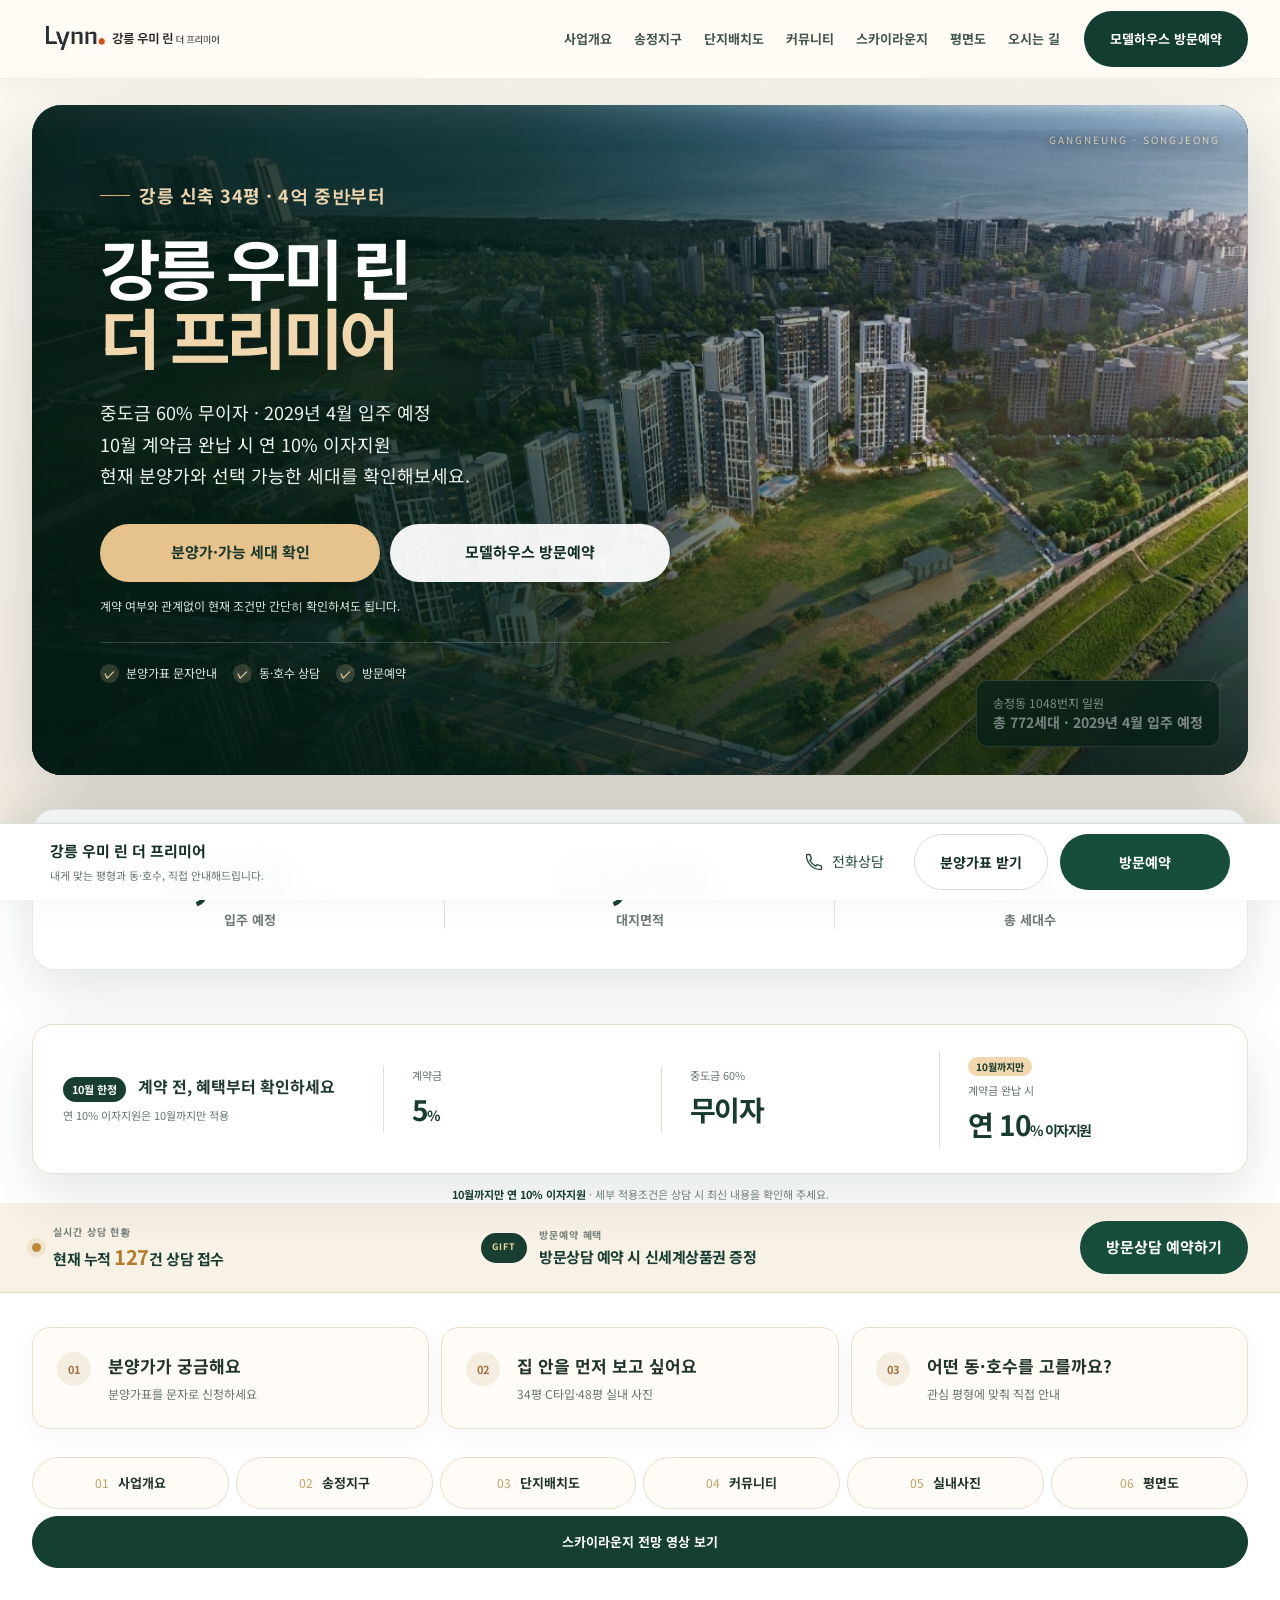
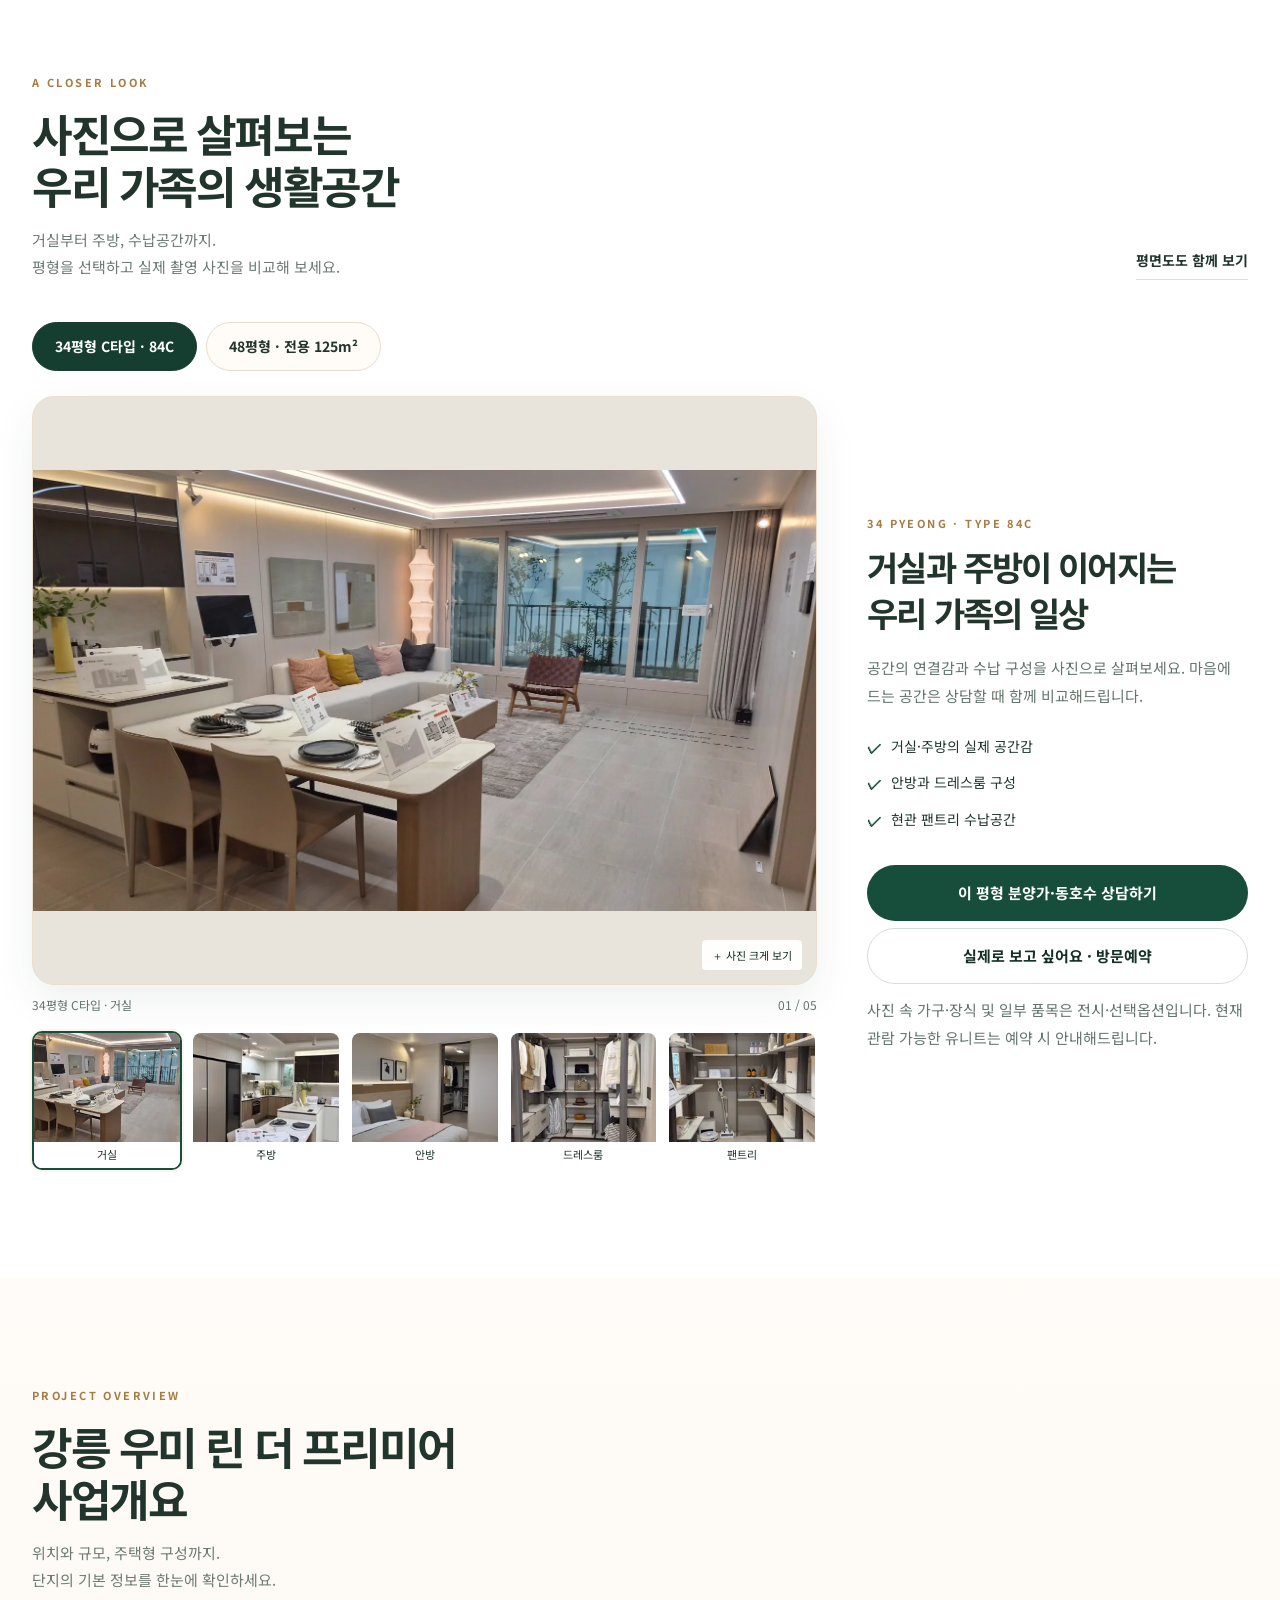
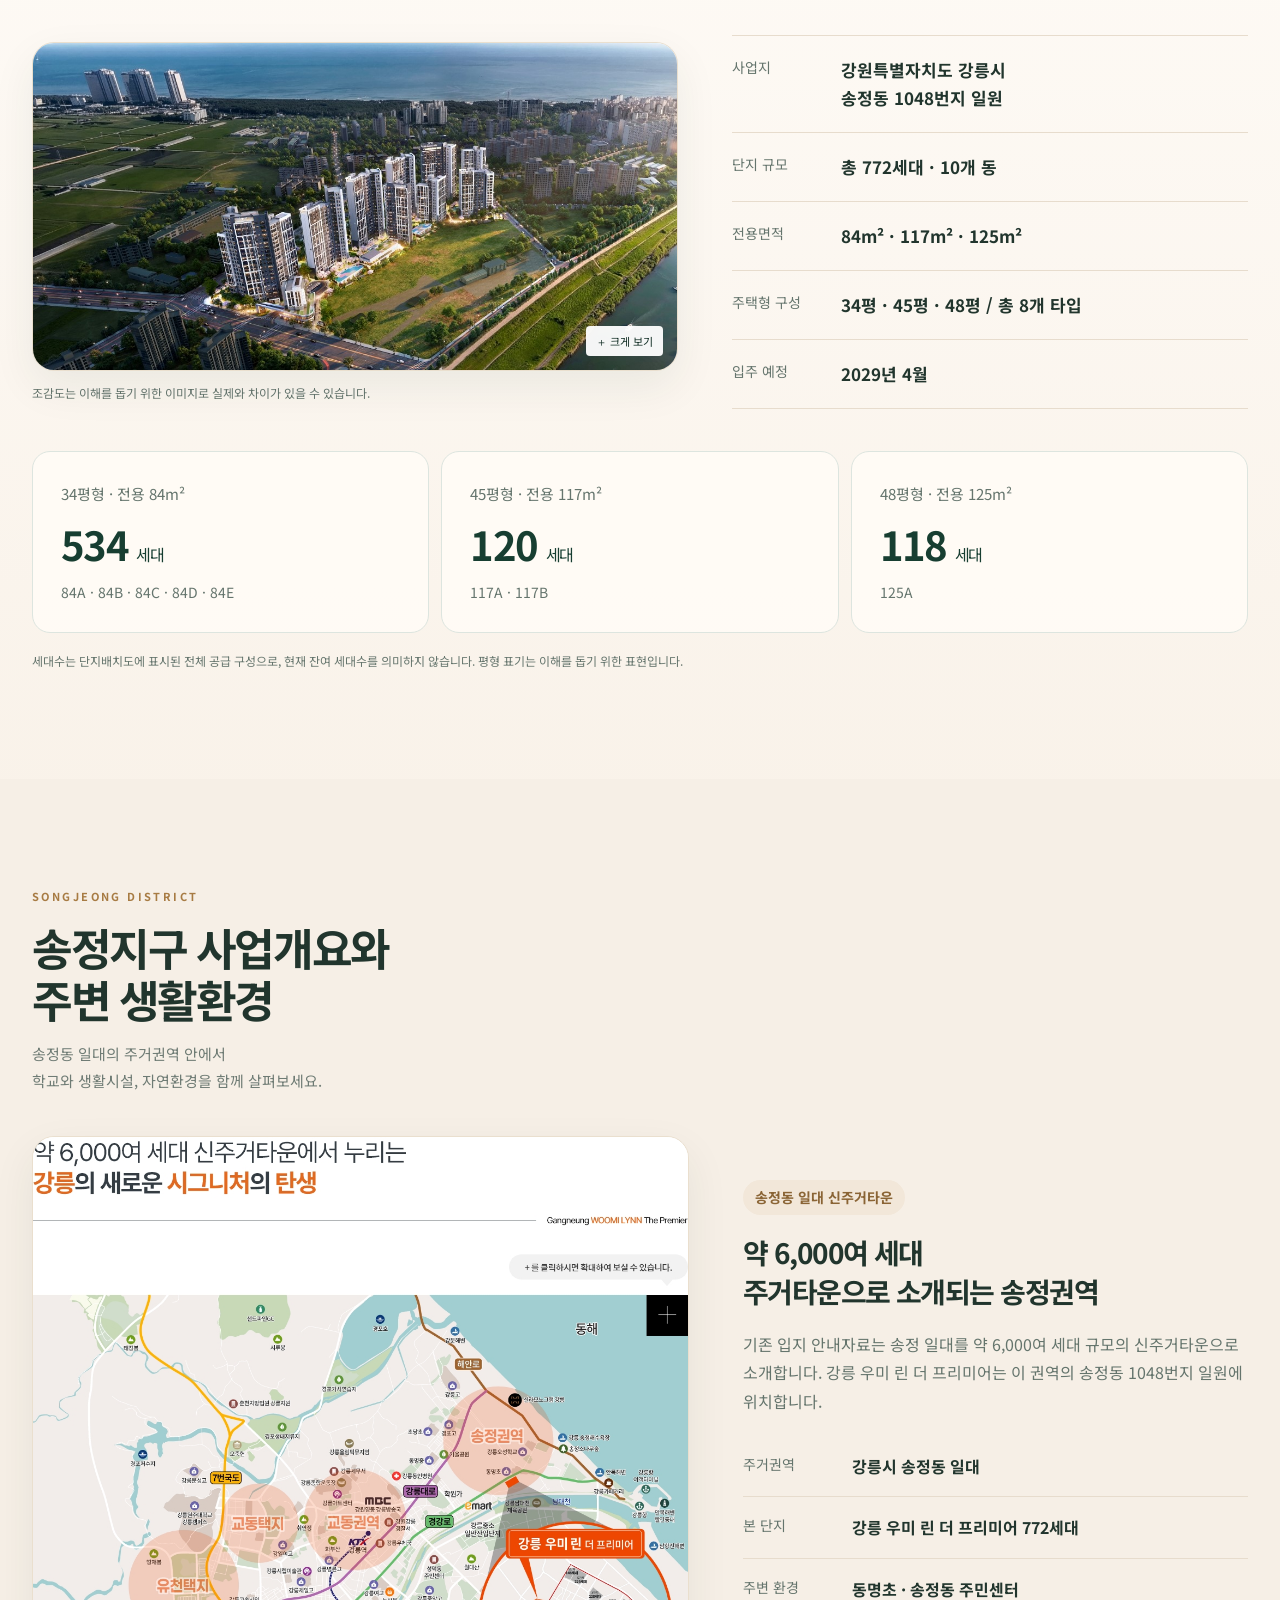
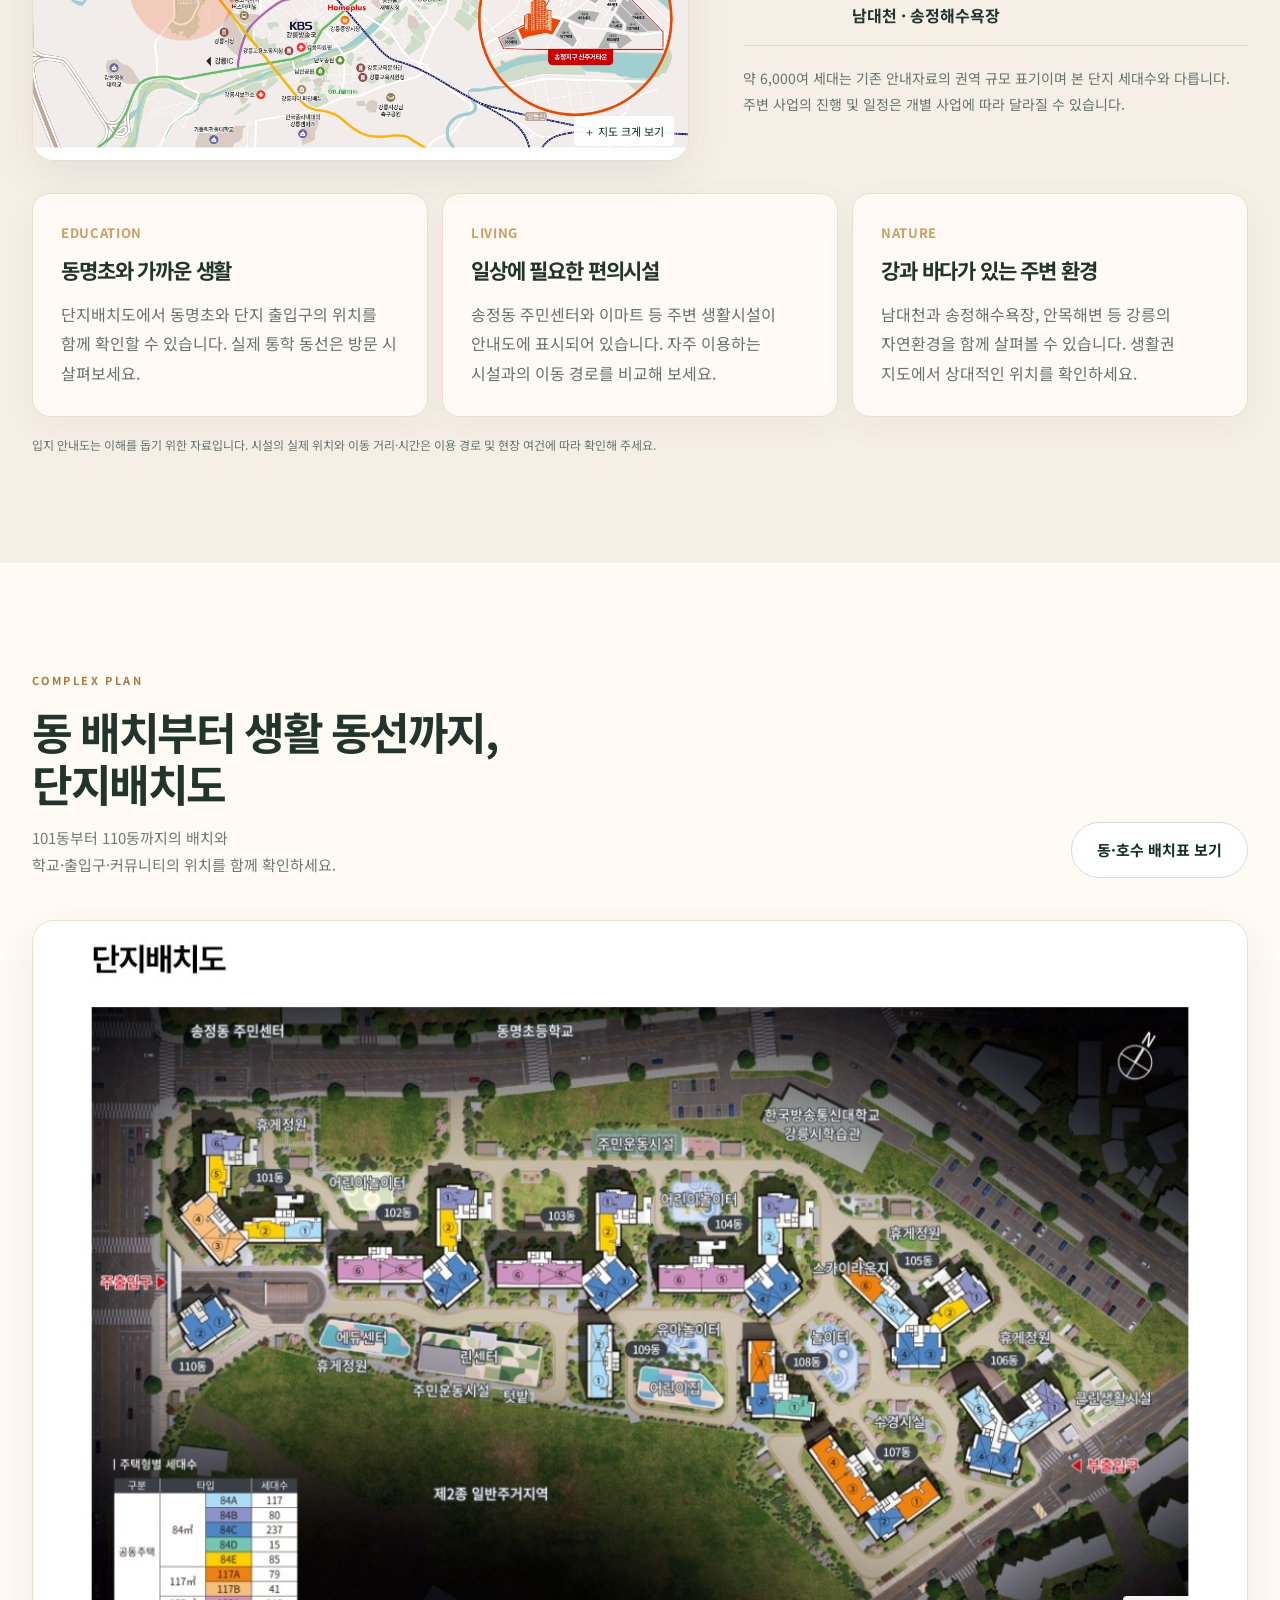
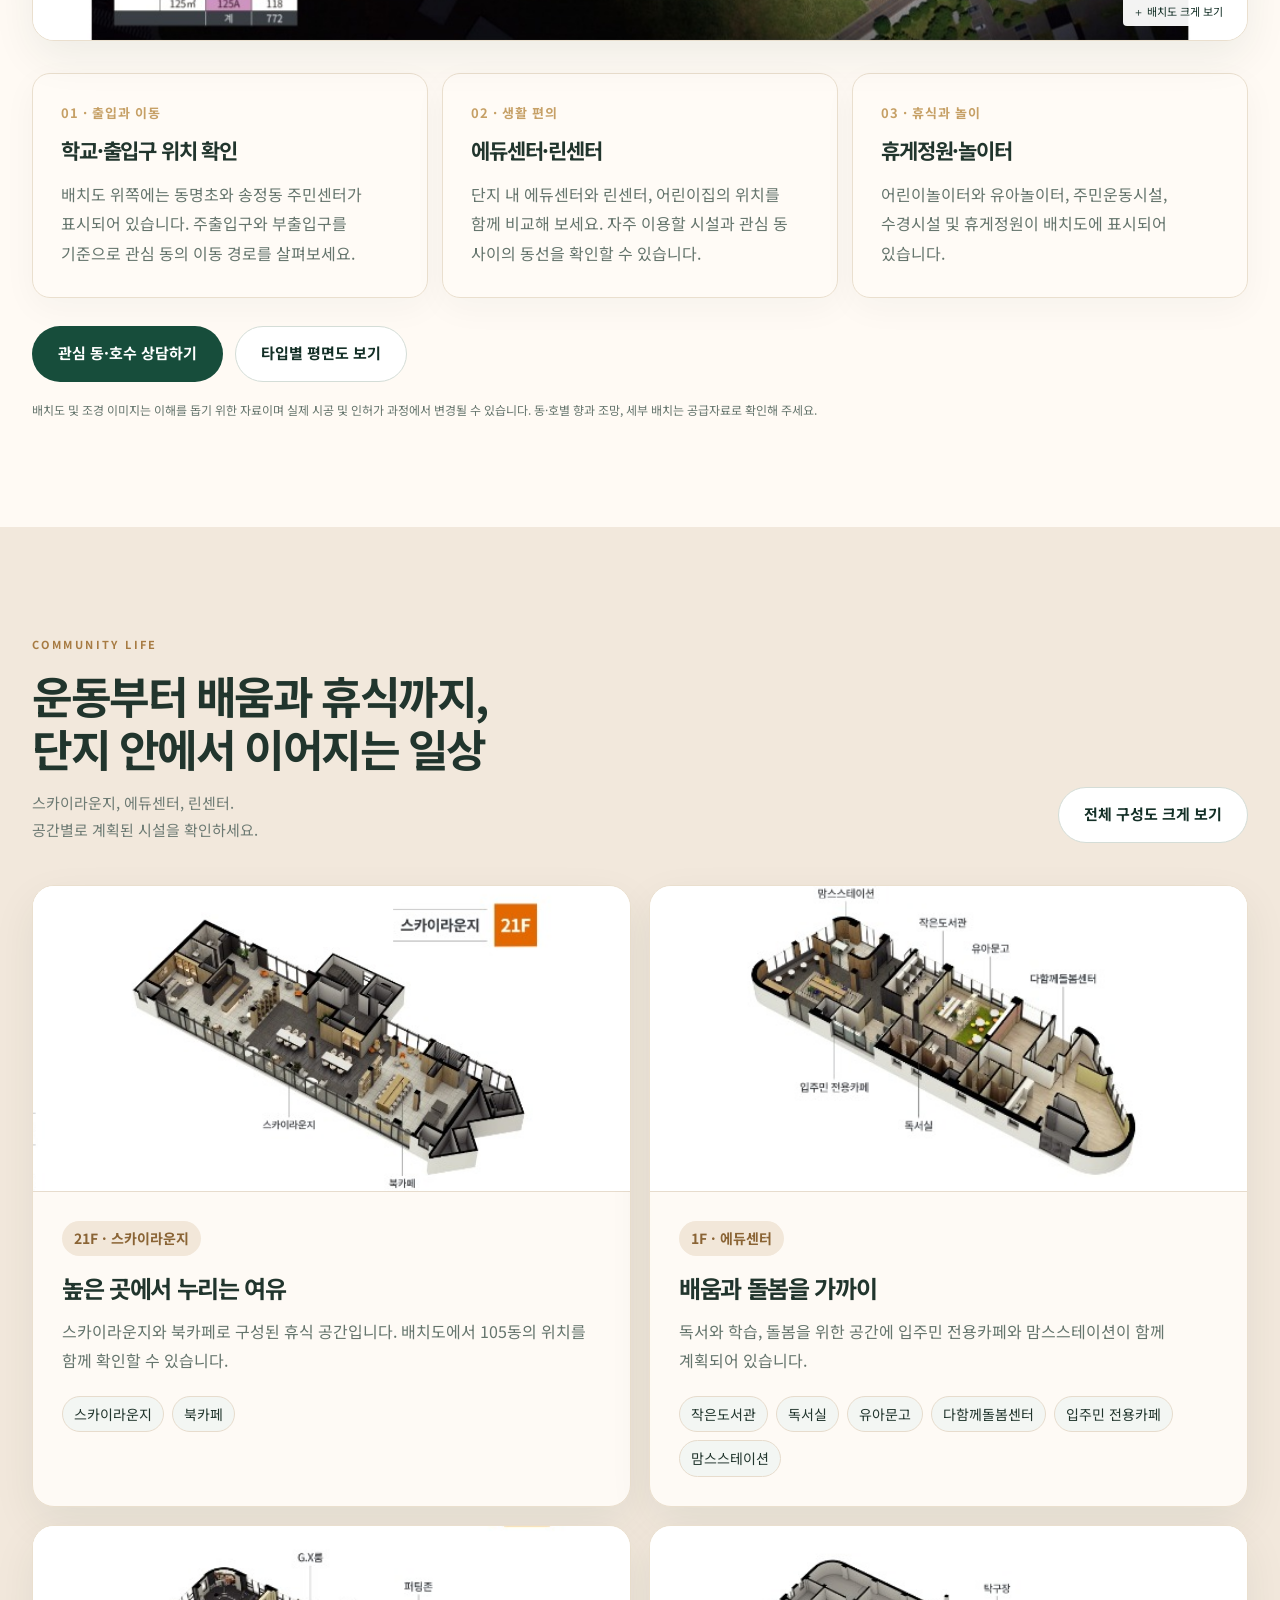
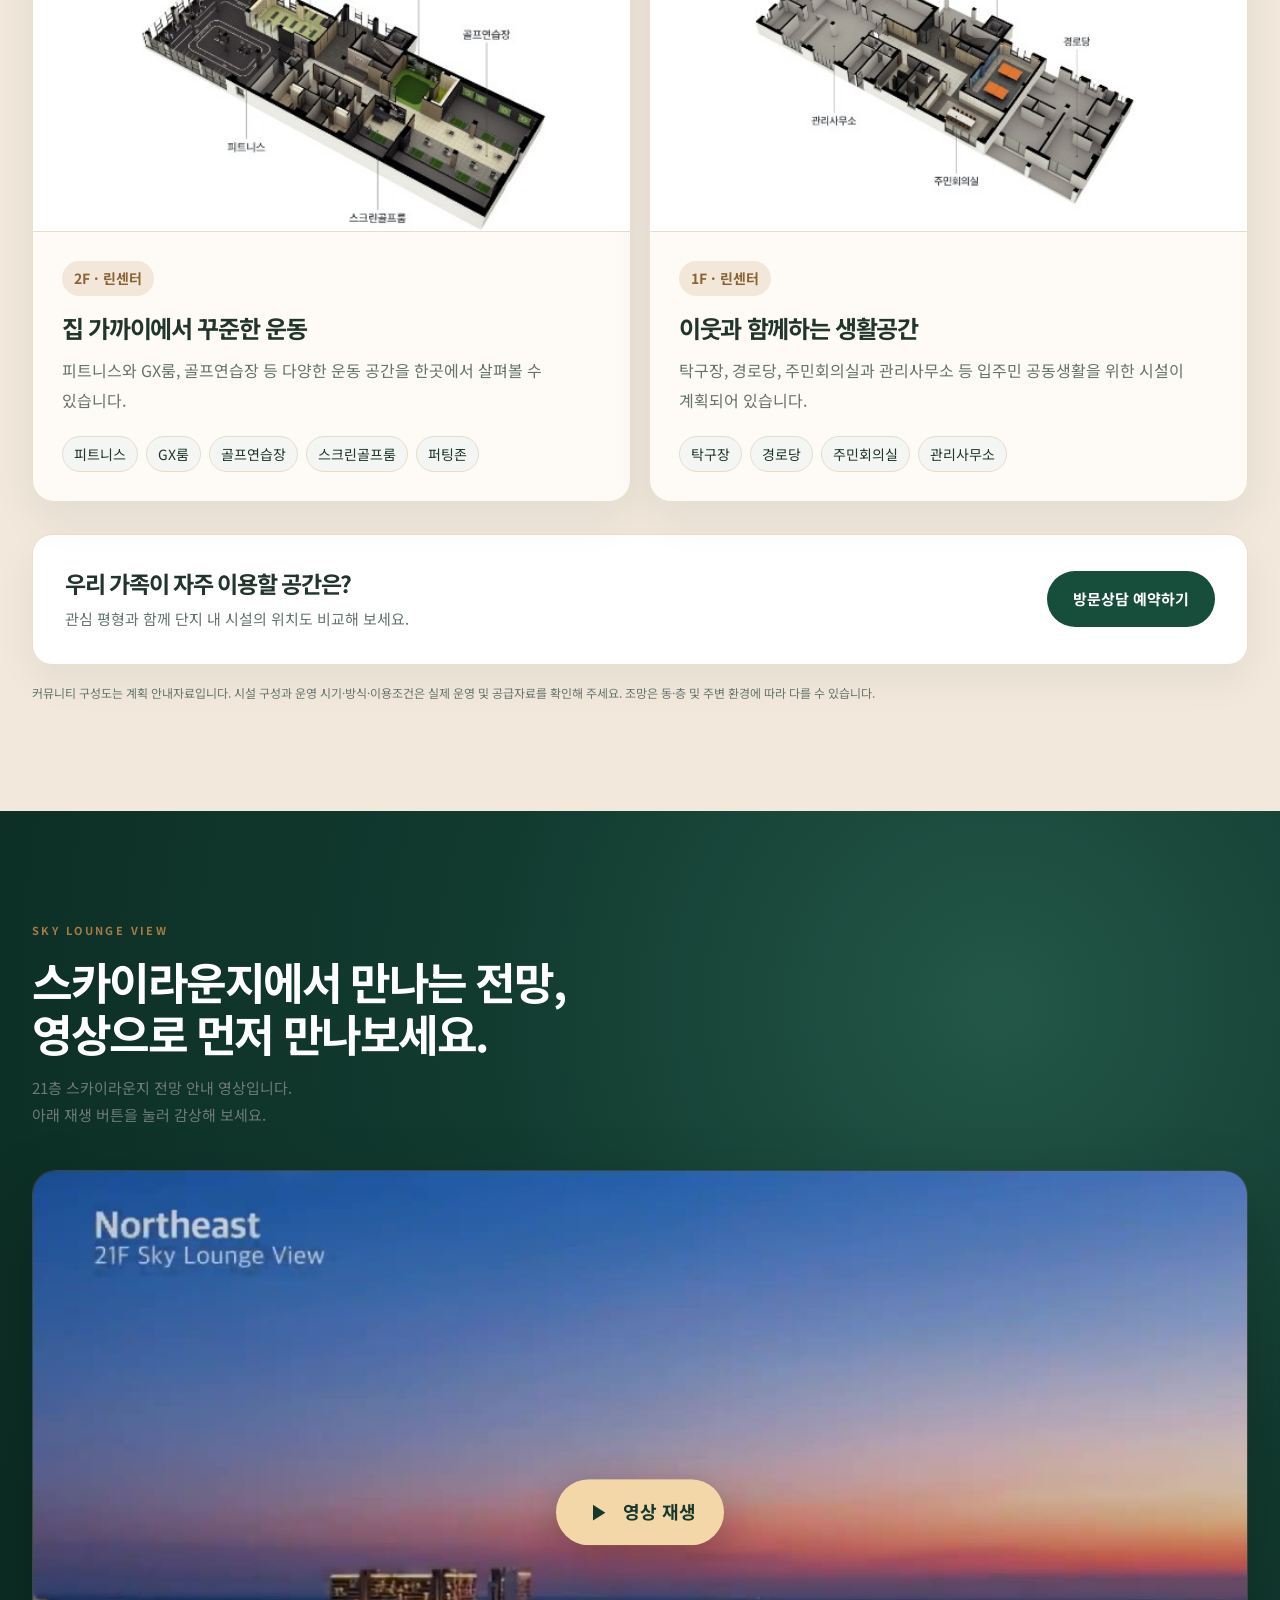
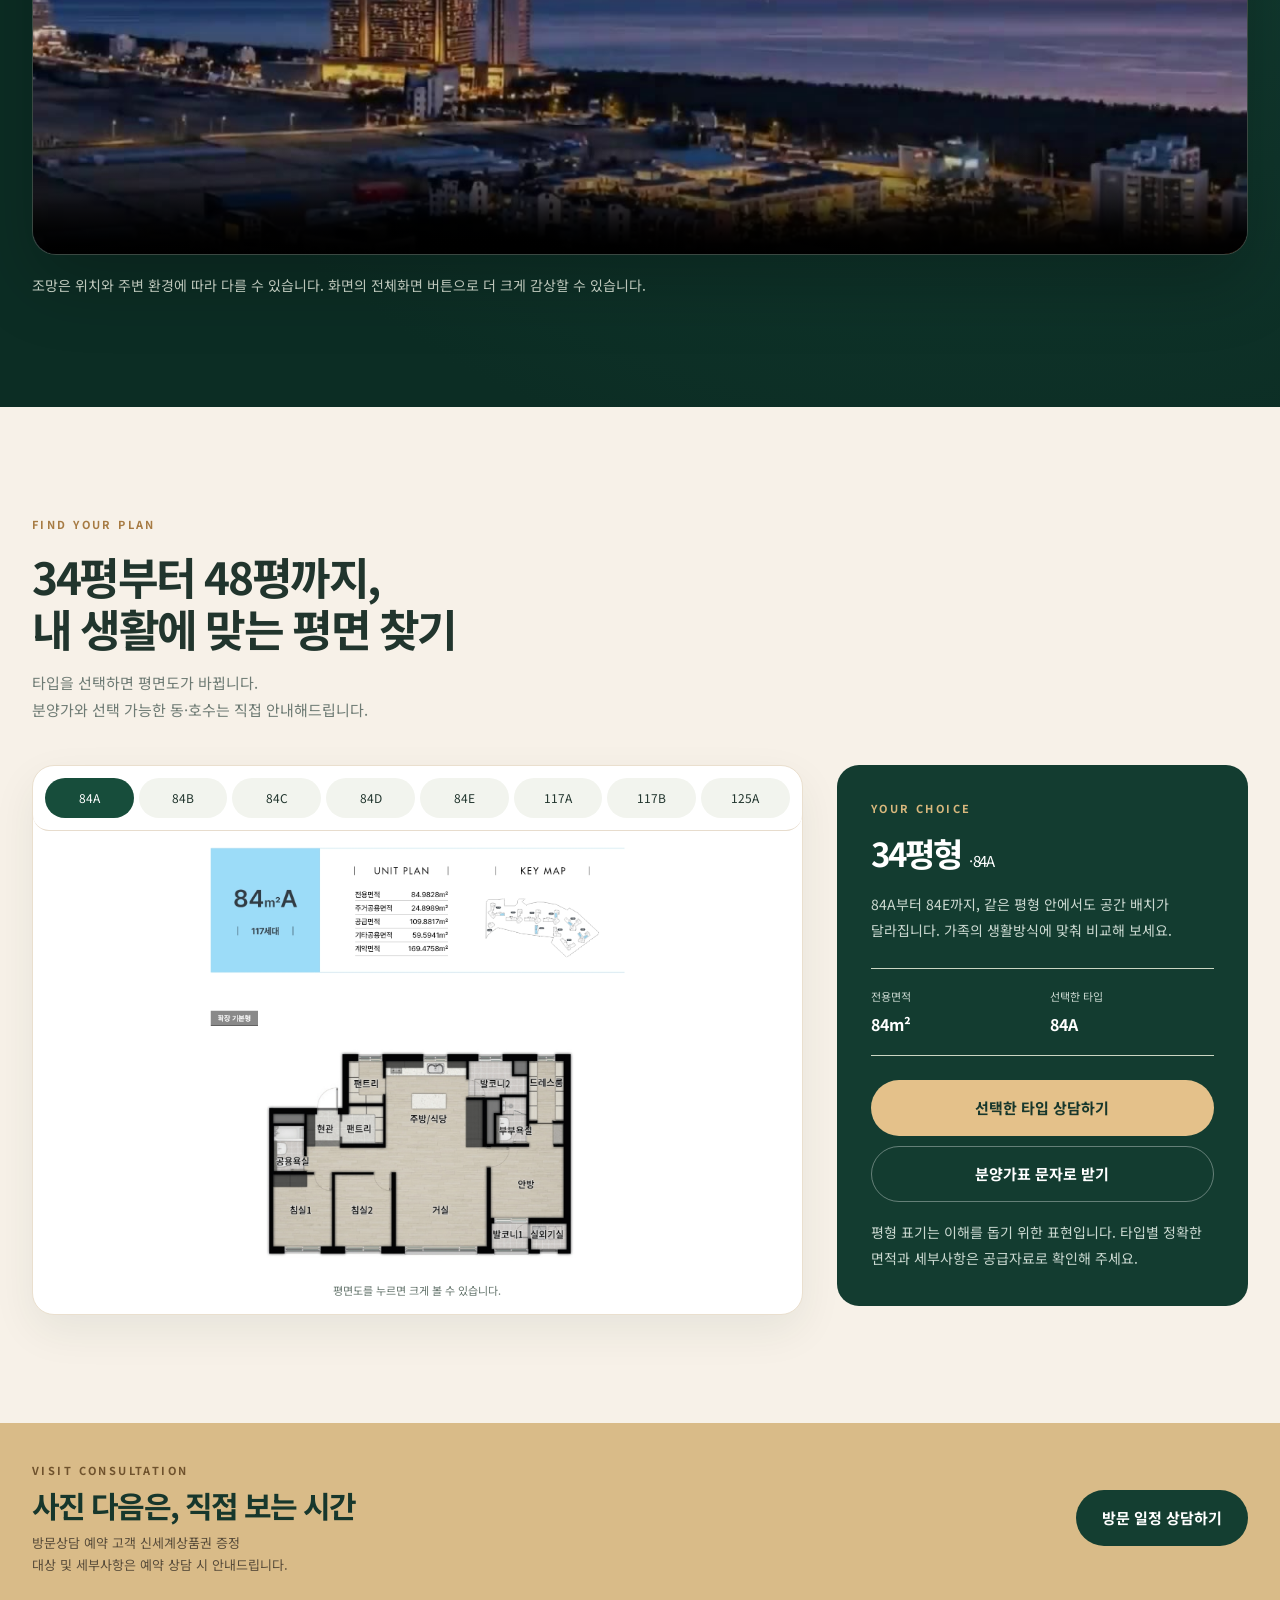
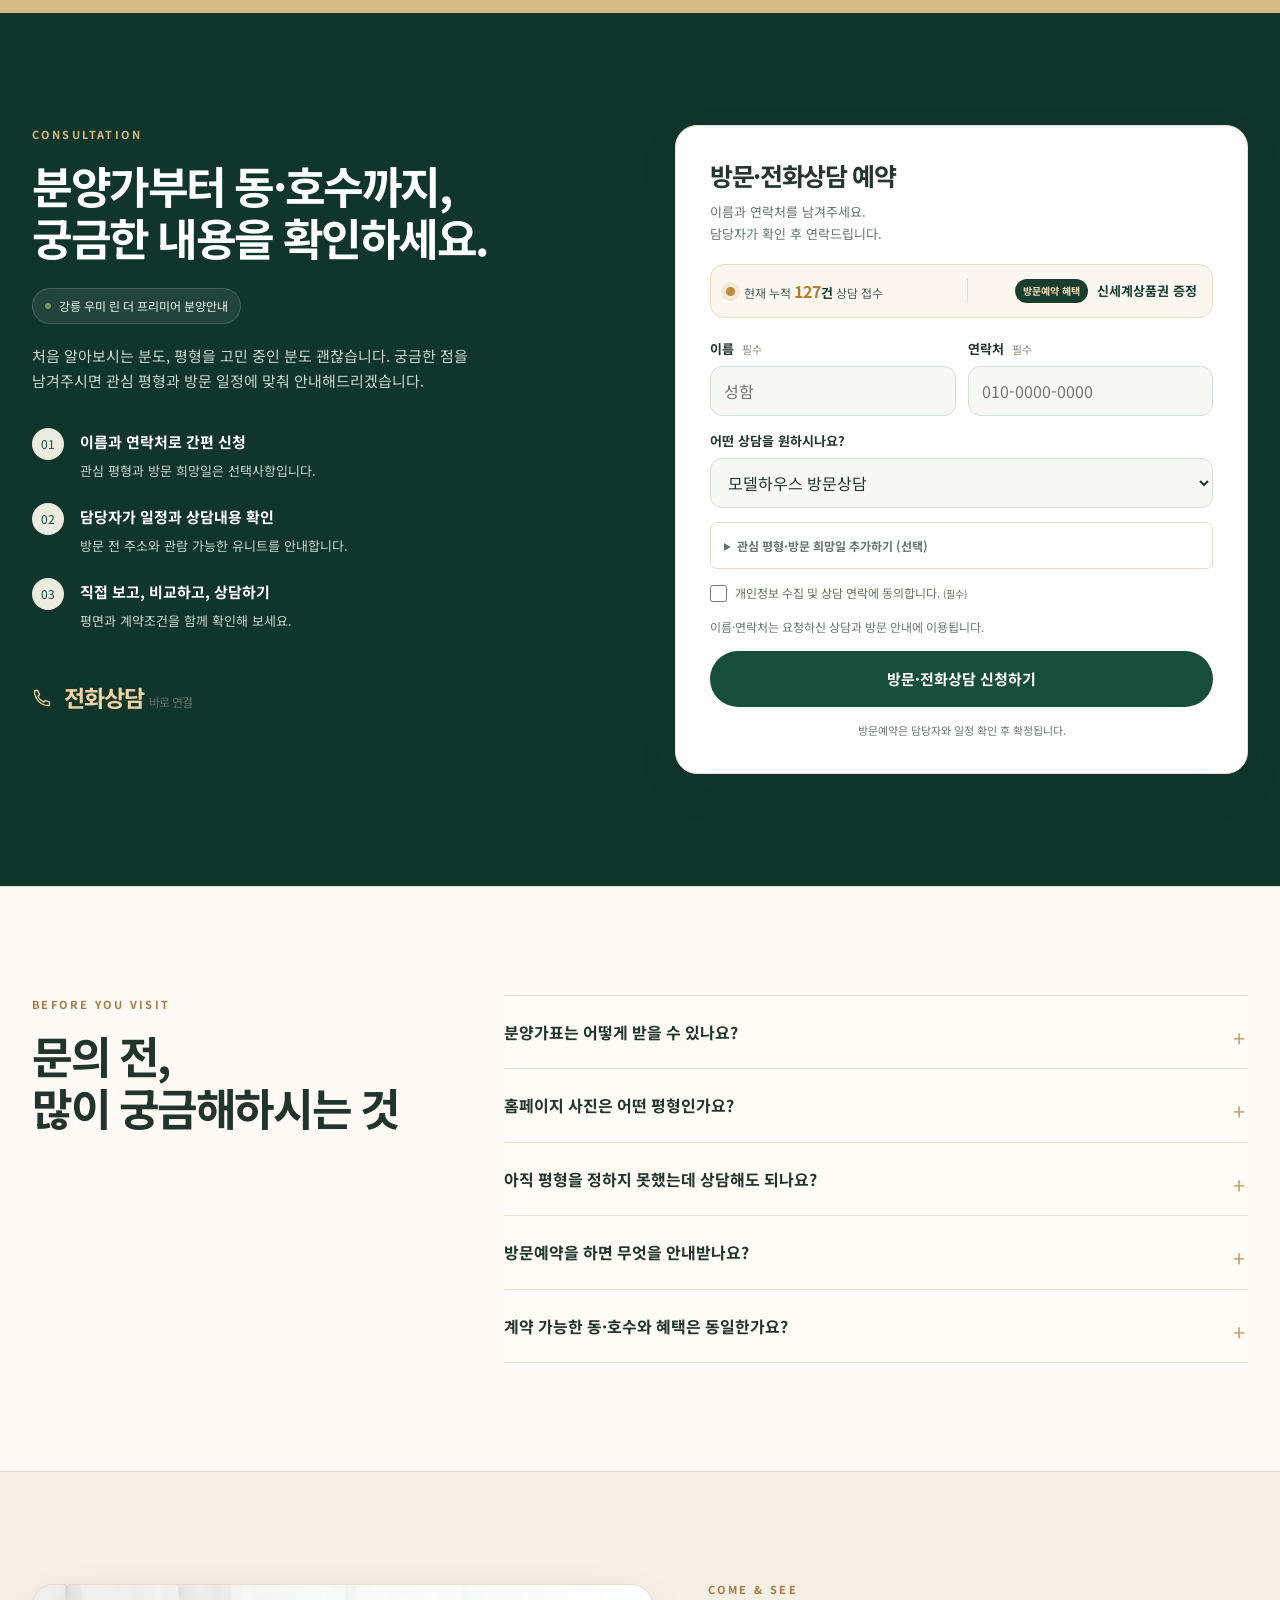
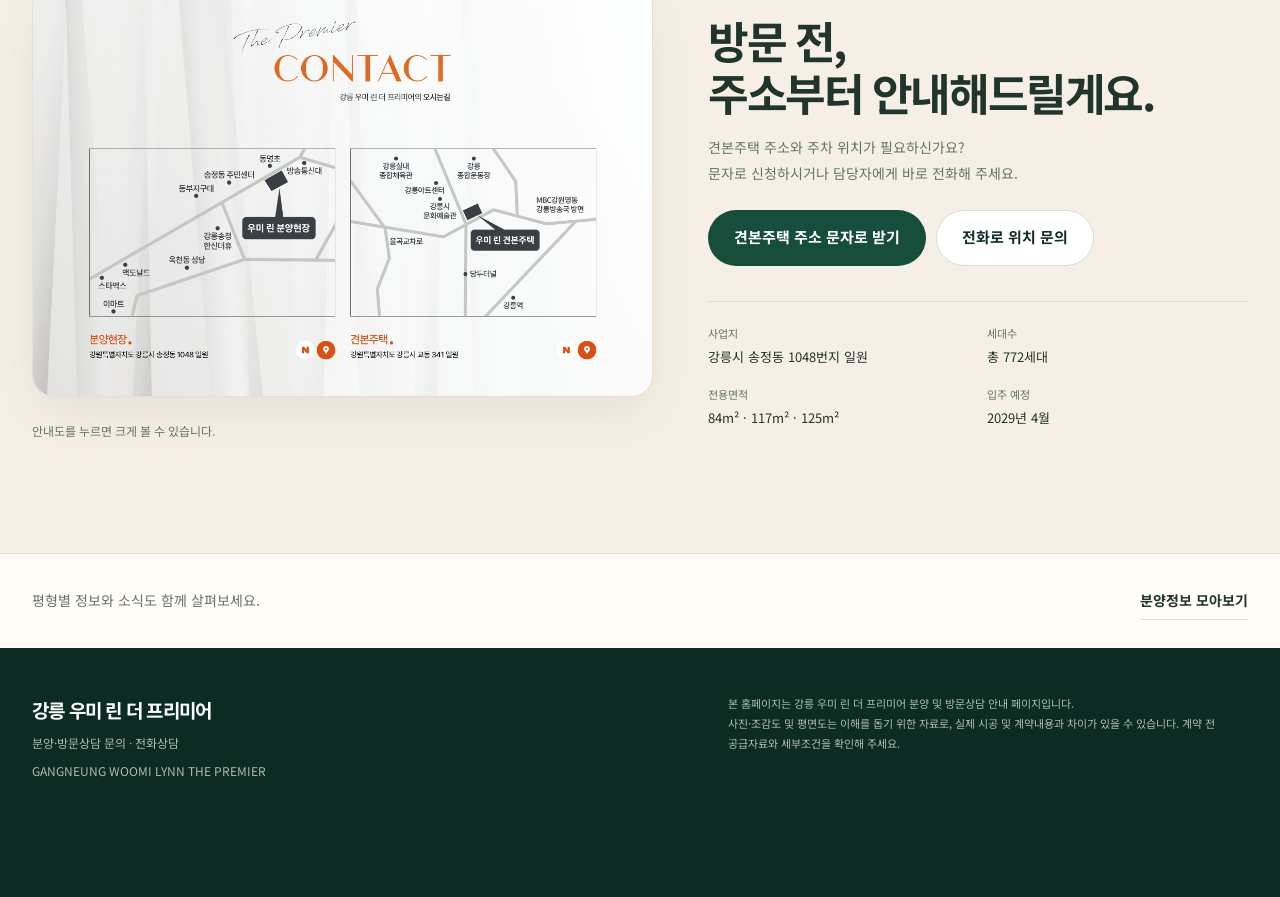
==== commit a1402fc3: "Add files via upload" ====
--- a/index.html
+++ b/index.html
@@ -70,7 +70,7 @@
 <noscript><p class="no-script">온라인 신청은 자바스크립트가 필요합니다. 전화상담은 <a href="tel:010-6383-5879">전화상담 버튼</a>을 이용해 주세요.</p></noscript>
 <main id="main">
   <section id="top" class="hero"><div class="wrap hero-grid">
-    <div class="hero-copy"><p class="hero-kicker">강릉 신축 34평 · 일부 저층 4억 중반대부터</p>
+    <div class="hero-copy"><p class="hero-kicker">강릉 신축 34평 · 4억 중반부터</p>
       <h1>강릉 우미 린<br><span>더 프리미어</span></h1>
       <p class="hero-lead">중도금 60% 무이자 · 2029년 4월 입주 예정<br>10월 계약금 완납 시 연 10% 이자지원<br>현재 분양가와 선택 가능한 세대를 확인해보세요.</p>
       <div class="hero-actions"><button type="button" class="btn btn-primary" data-inquiry="price" data-position="hero">분양가·가능 세대 확인</button><button type="button" class="btn btn-light" data-inquiry="visit" data-position="hero">모델하우스 방문예약</button></div>
--- a/css/julia-premium.css
+++ b/css/julia-premium.css
@@ -31,7 +31,7 @@
 body.julia-premium .hero-photo:after{content:'';position:absolute;inset:0;background:linear-gradient(90deg,rgba(4,28,20,.92) 0%,rgba(7,34,25,.72) 40%,rgba(8,30,24,.22) 72%,rgba(8,25,20,.08) 100%),linear-gradient(0deg,rgba(5,27,21,.55),transparent 45%);z-index:1}
 body.julia-premium .hero-photo>img{width:100%;height:100%;object-fit:cover;object-position:center 48%;transform:scale(1.01)}
 body.julia-premium .hero-copy{position:relative;z-index:3;max-width:710px;padding:76px 68px 92px;color:#fff}
-body.julia-premium .hero-kicker{color:#ecd5ae;font-size:13px;letter-spacing:.03em;margin-bottom:21px}
+body.julia-premium .hero-kicker{color:#ecd5ae;font-size:18px;letter-spacing:.03em;margin-bottom:21px}
 body.julia-premium .hero-kicker:before{background:#d8b274;width:30px}
 body.julia-premium .hero h1{font-size:clamp(44px,5.15vw,72px);line-height:1.05;color:#fff;letter-spacing:-.07em;text-shadow:0 3px 22px rgba(0,0,0,.18)}
 body.julia-premium .hero h1 span{color:#f0d7ad}
@@ -180,7 +180,7 @@
   body.julia-premium .hero-photo>img{object-position:58% center}
   body.julia-premium .hero-photo:after{background:linear-gradient(0deg,rgba(5,29,21,.95) 0%,rgba(5,29,21,.82) 47%,rgba(5,29,21,.26) 78%,rgba(5,29,21,.12) 100%)}
   body.julia-premium .hero-copy{position:absolute;left:0;right:0;bottom:0;padding:31px 24px 32px;max-width:none}
-  body.julia-premium .hero-kicker{font-size:11px;margin-bottom:13px}
+  body.julia-premium .hero-kicker{font-size:16px;margin-bottom:13px}
   body.julia-premium .hero h1{font-size:39px;line-height:1.08}
   body.julia-premium .hero-lead{font-size:15px;line-height:1.65;margin-top:16px}
   body.julia-premium .hero-tags{margin-top:16px;gap:6px}
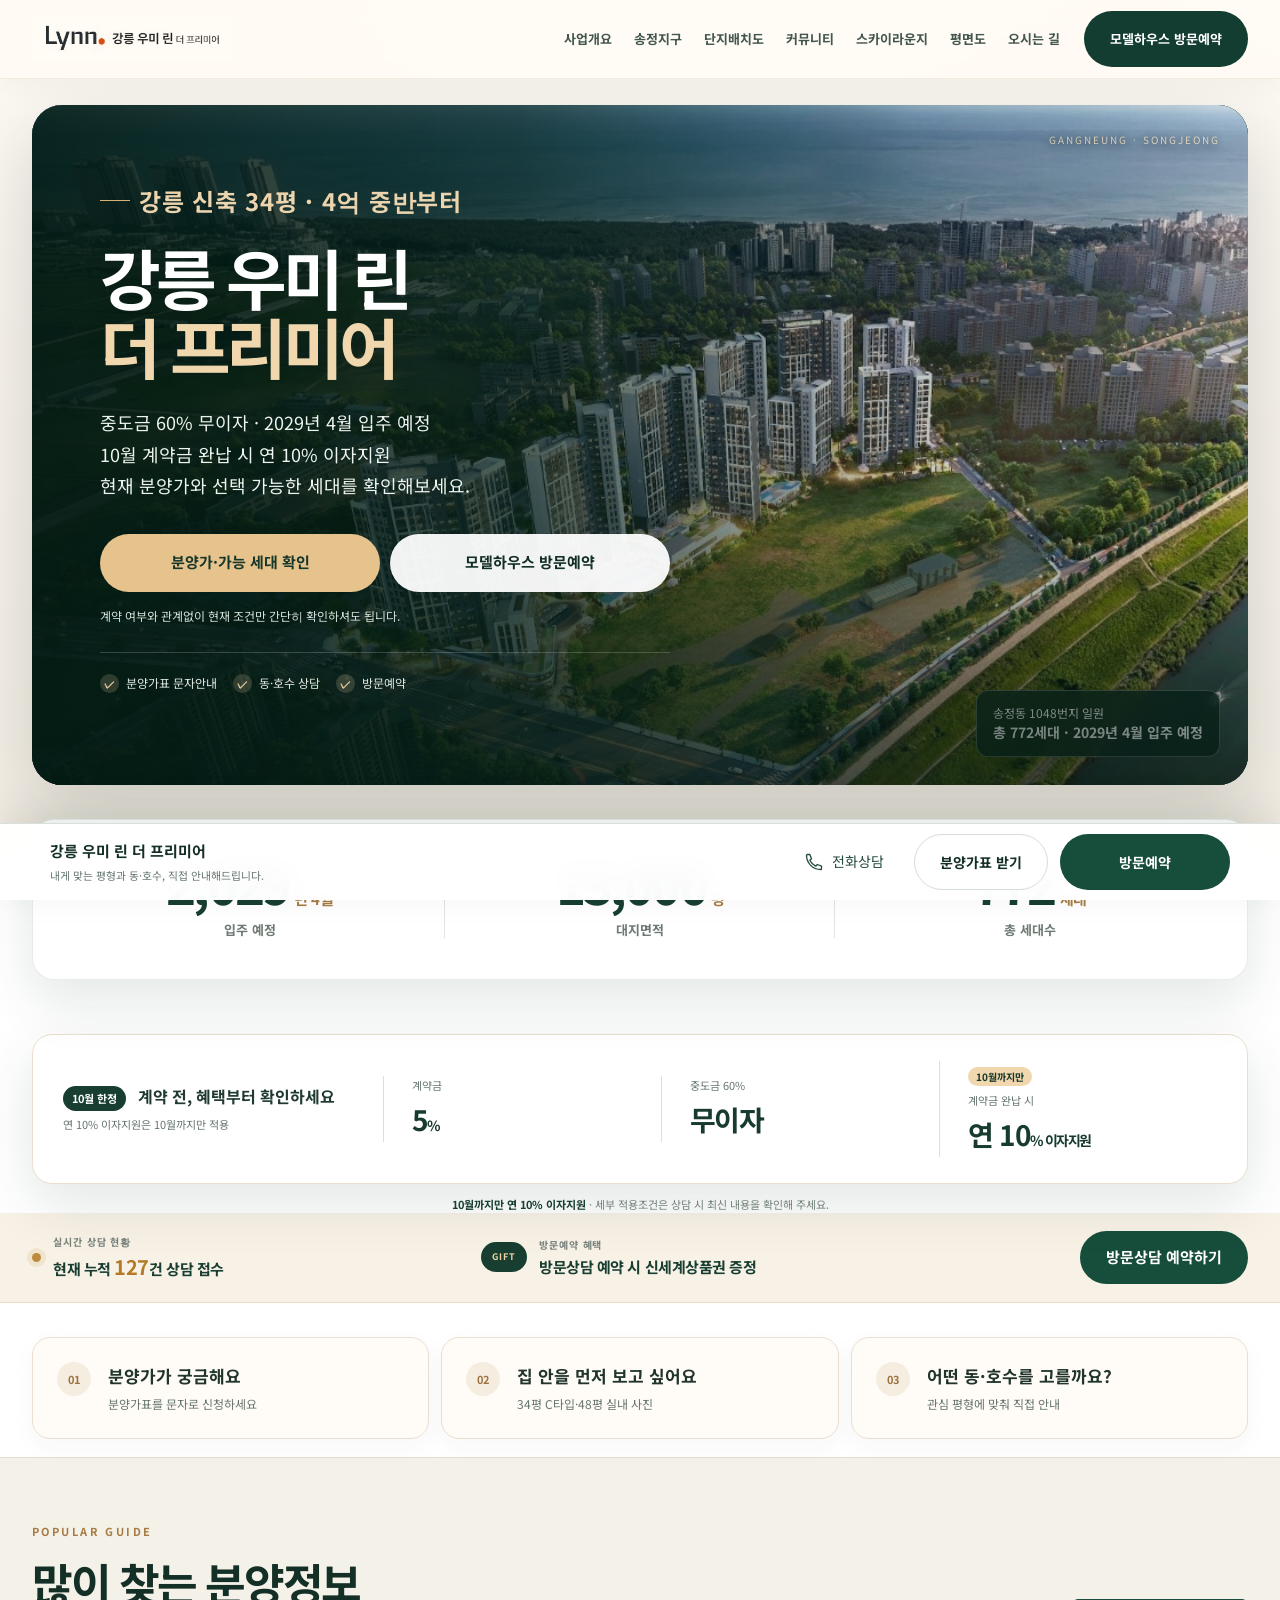
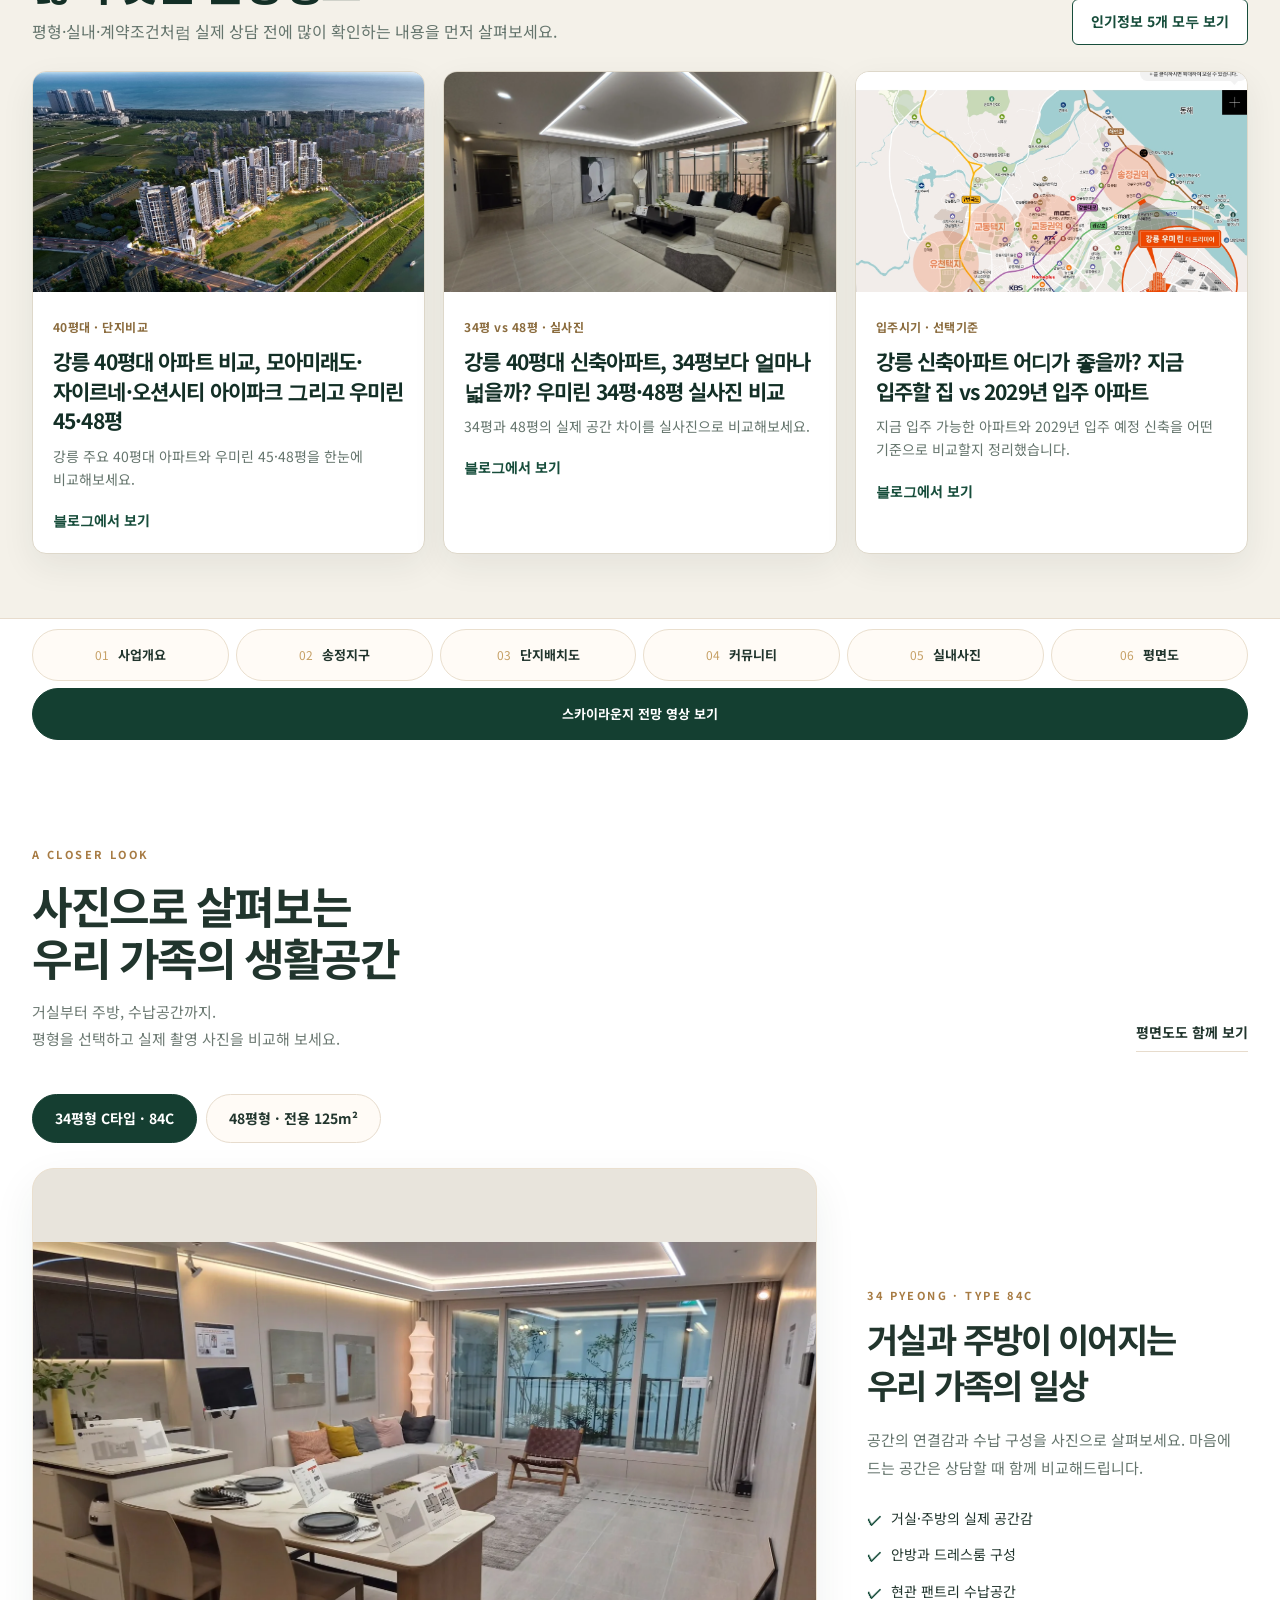
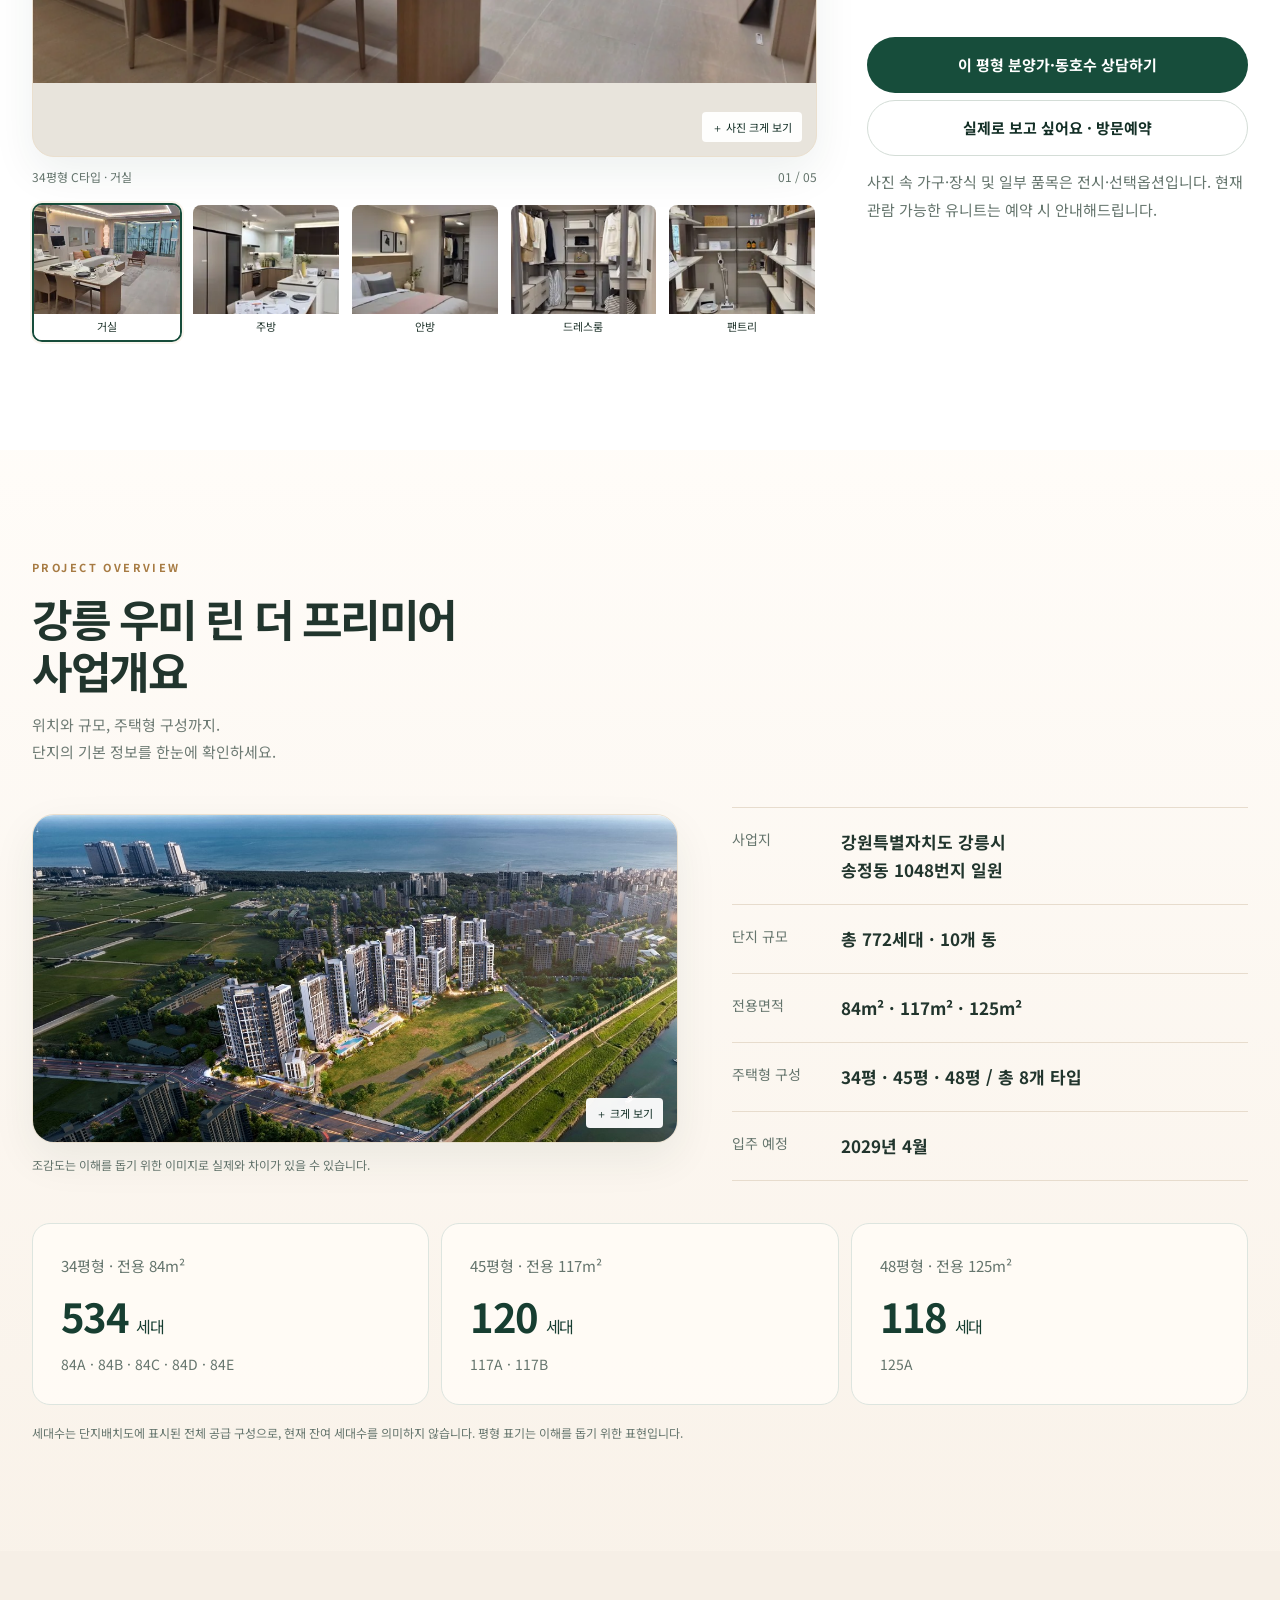
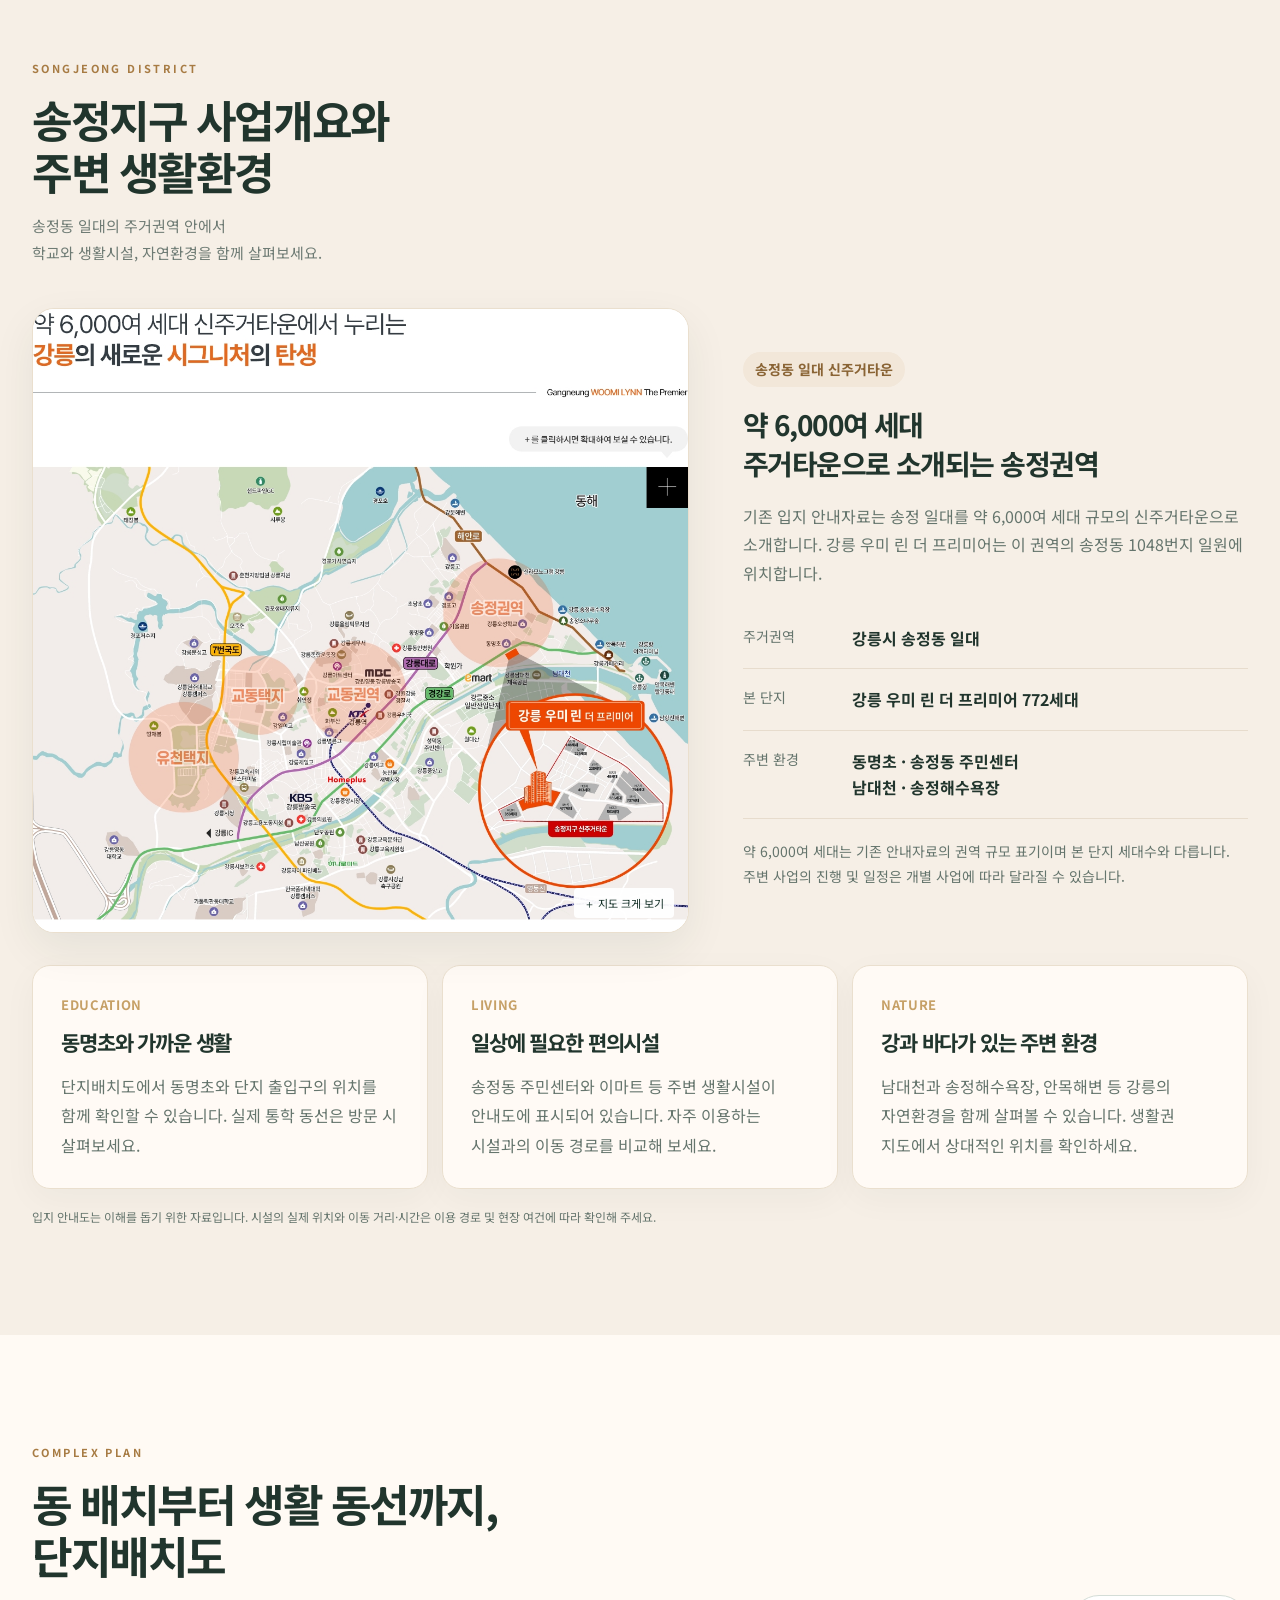
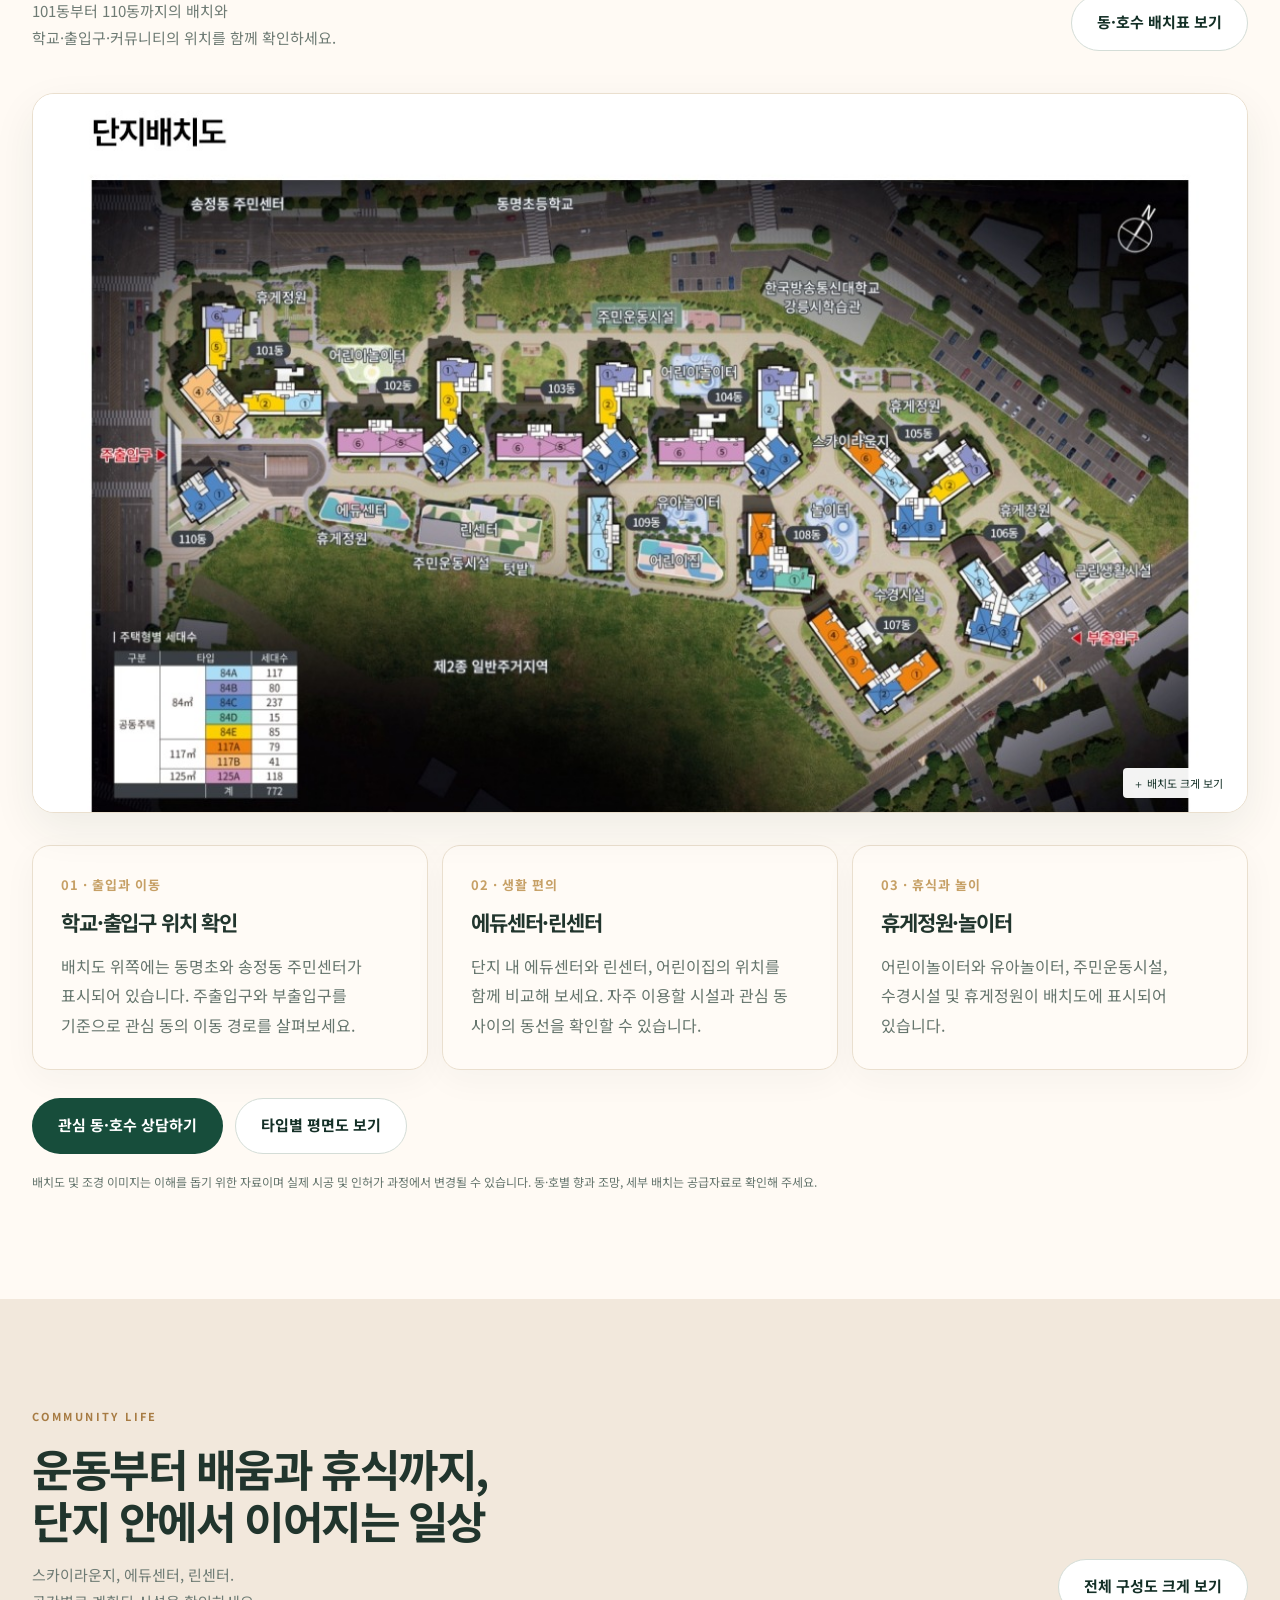
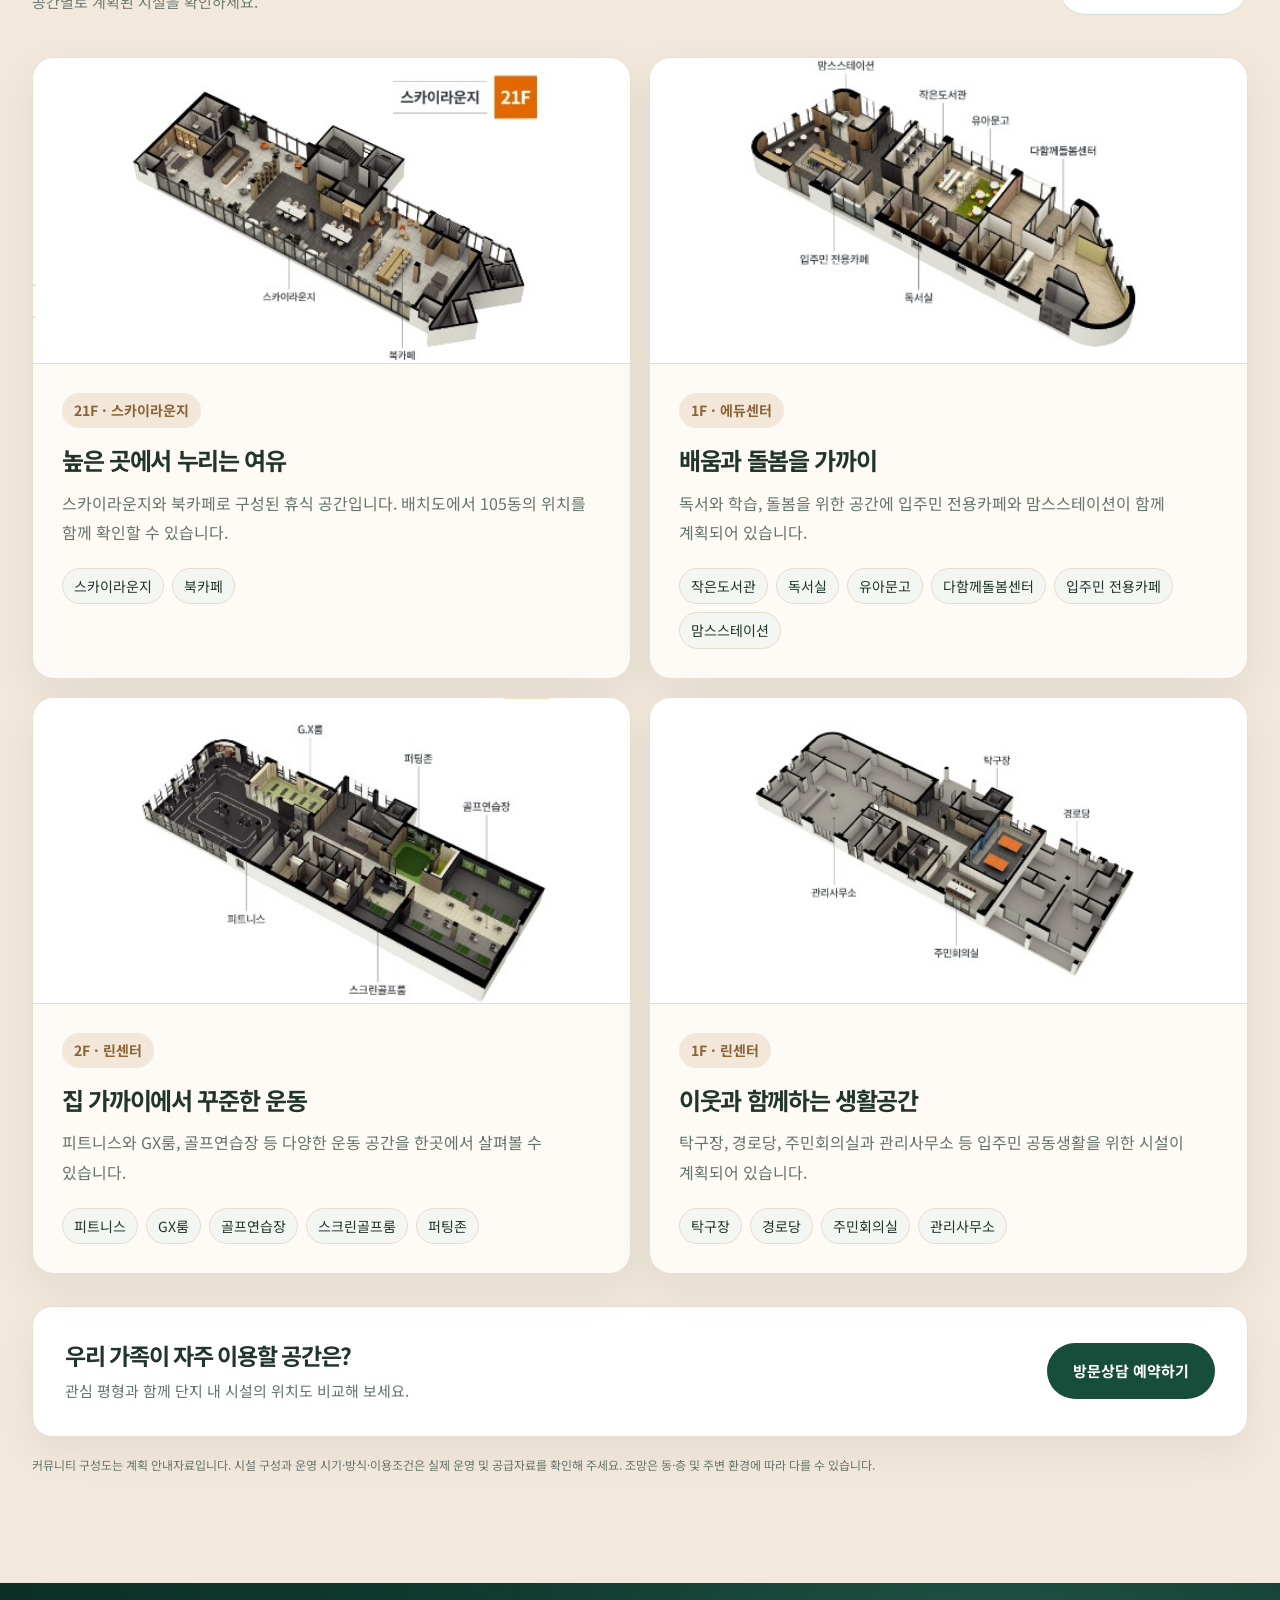
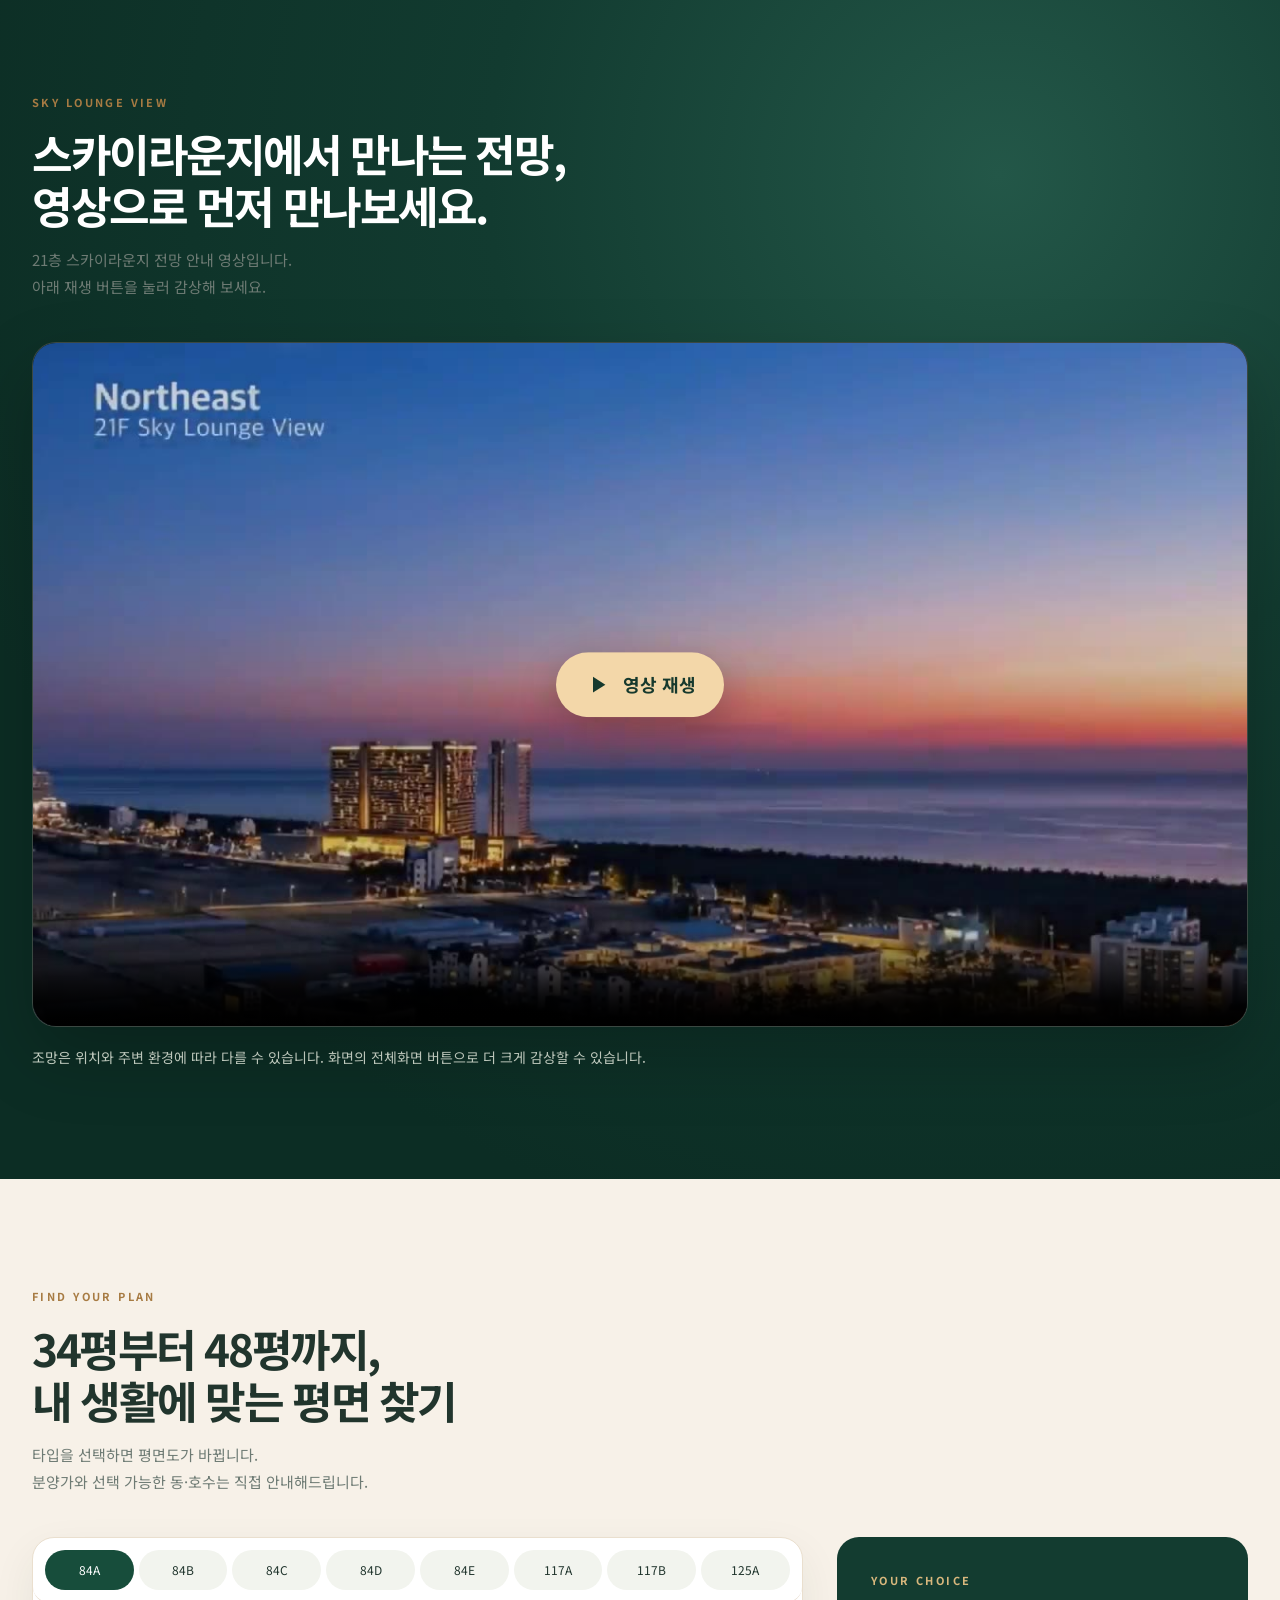
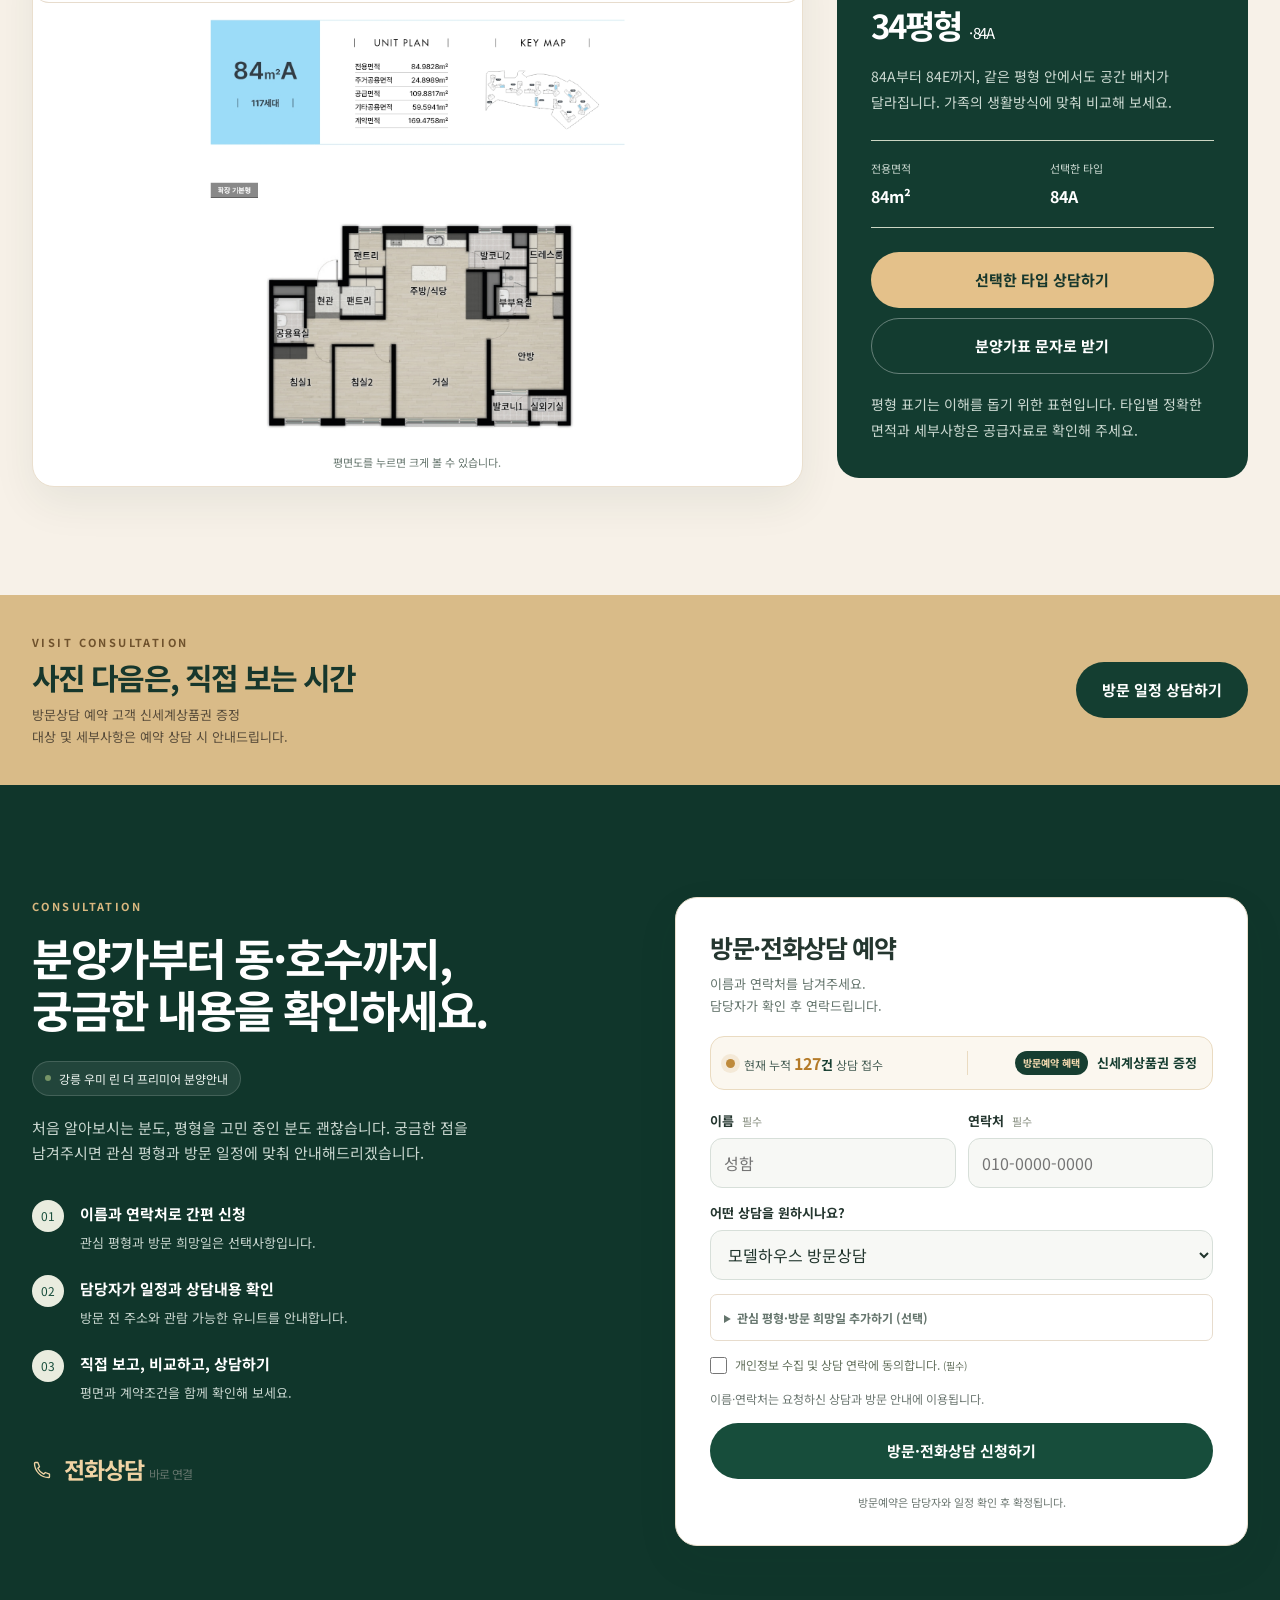
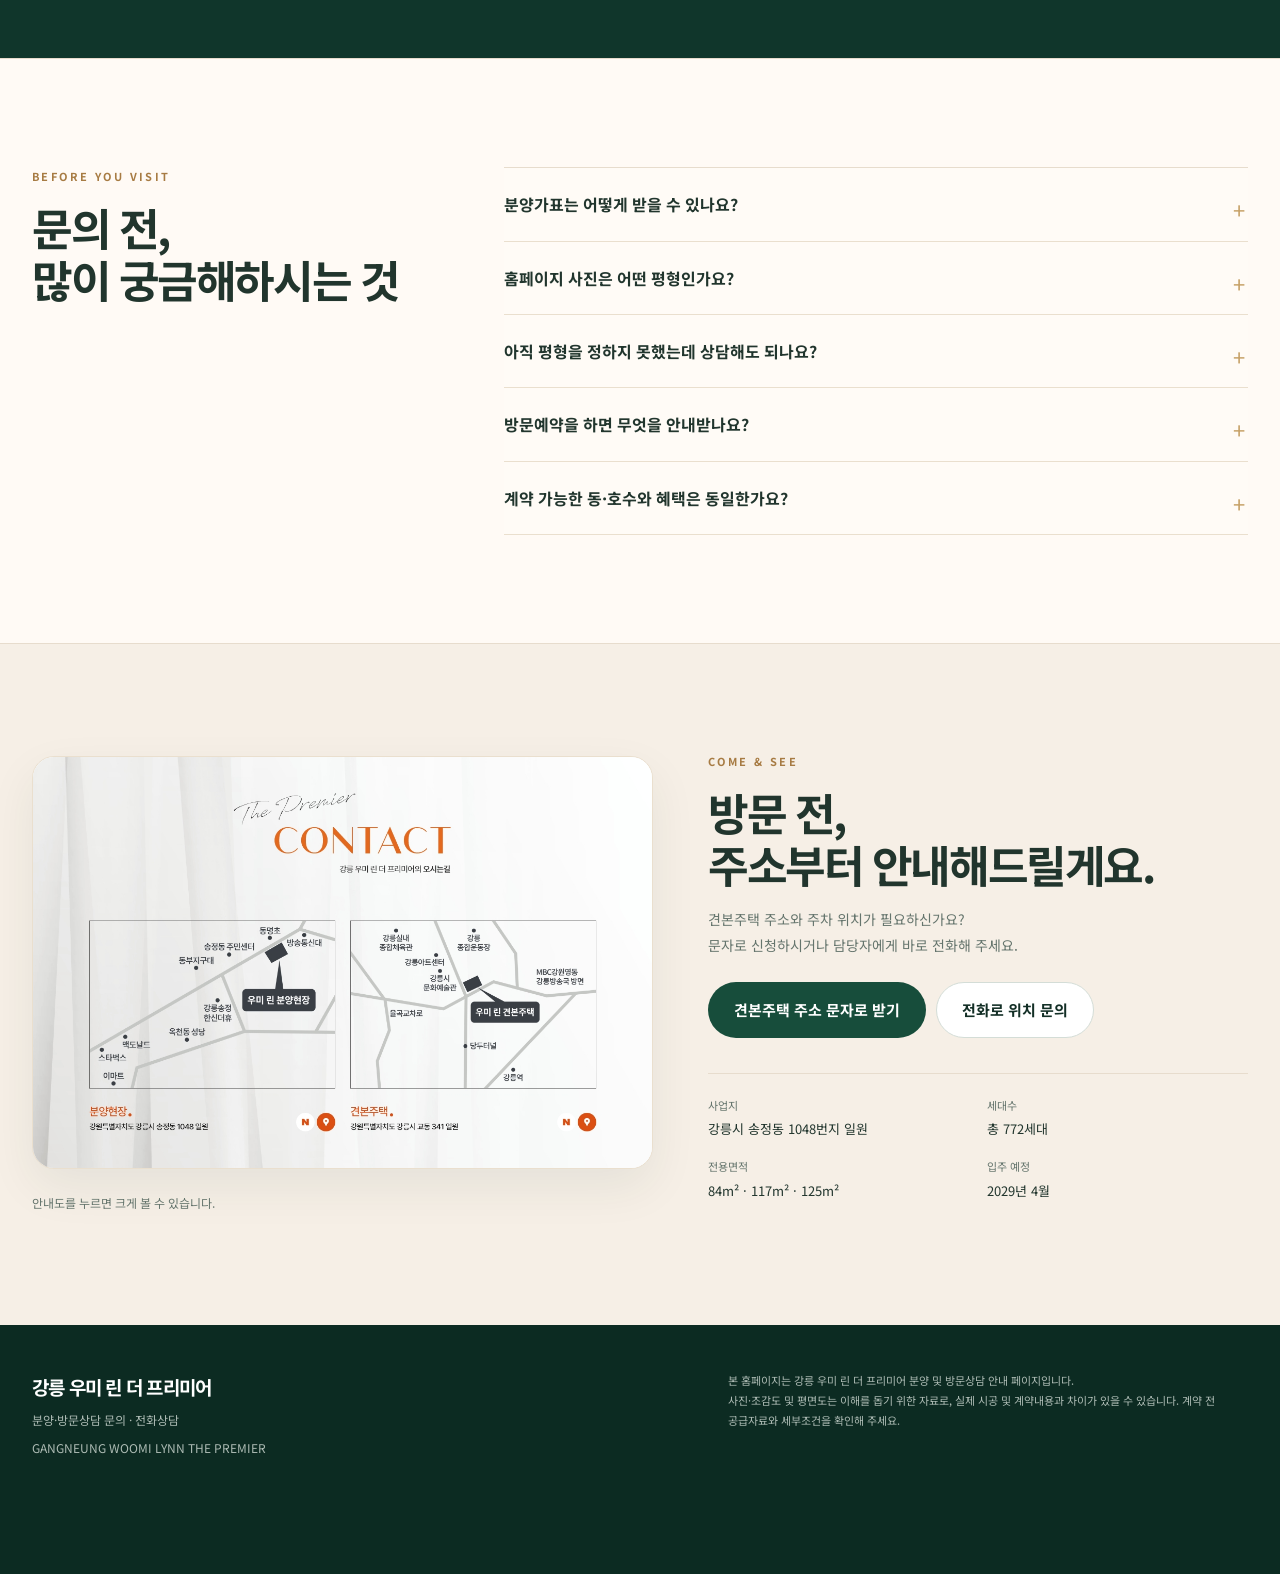
==== commit da6e2760: "Add files via upload" ====
--- a/index.html
+++ b/index.html
@@ -92,6 +92,26 @@
     <button type="button" class="btn btn-primary" data-inquiry="visit" data-position="live-consult">방문상담 예약하기</button>
   </div></section>
   <section class="path-section"><div class="wrap path-grid" aria-label="필요한 정보 선택"><button class="path-card" type="button" data-inquiry="price" data-position="quick-guide"><span class="path-number">01</span><span class="path-copy"><strong>분양가가 궁금해요</strong><small>분양가표를 문자로 신청하세요</small></span></button><a class="path-card" href="#interior"><span class="path-number">02</span><span class="path-copy"><strong>집 안을 먼저 보고 싶어요</strong><small>34평 C타입·48평 실내 사진</small></span></a><button class="path-card" type="button" data-inquiry="unit" data-position="quick-guide"><span class="path-number">03</span><span class="path-copy"><strong>어떤 동·호수를 고를까요?</strong><small>관심 평형에 맞춰 직접 안내</small></span></button></div></section>
+
+  <section class="popular-info-section" aria-labelledby="popularInfoTitle">
+    <div class="wrap">
+      <div class="popular-info-head">
+        <div><span class="eyebrow">POPULAR GUIDE</span><h2 id="popularInfoTitle">많이 찾는 분양정보</h2><p>평형·실내·계약조건처럼 실제 상담 전에 많이 확인하는 내용을 먼저 살펴보세요.</p></div>
+        <a class="popular-all-link" href="news.html">인기정보 5개 모두 보기</a>
+      </div>
+      <div class="popular-info-grid">
+        <a class="popular-info-card" href="https://blog.naver.com/nseil83/224388484006" target="_blank" rel="noopener" data-popular-blog="강릉 40평대 아파트 비교, 모아미래도·자이르네·오션시티 아이파크 그리고 우미린 45·48평">
+          <img src="images/hero-aerial.jpg" alt="강릉 우미 린 더 프리미어 단지 조감도" loading="lazy"><div><span>40평대 · 단지비교</span><strong>강릉 40평대 아파트 비교, 모아미래도·자이르네·오션시티 아이파크 그리고 우미린 45·48평</strong><p>강릉 주요 40평대 아파트와 우미린 45·48평을 한눈에 비교해보세요.</p><em>블로그에서 보기</em></div>
+        </a>
+        <a class="popular-info-card" href="https://blog.naver.com/nseil83/224424582203" target="_blank" rel="noopener" data-popular-blog="강릉 40평대 신축아파트, 34평보다 얼마나 넓을까? 우미린 34평·48평 실사진 비교">
+          <img src="images/interiors/125-living.webp" alt="강릉 우미 린 더 프리미어 48평형 실제 거실" loading="lazy"><div><span>34평 vs 48평 · 실사진</span><strong>강릉 40평대 신축아파트, 34평보다 얼마나 넓을까? 우미린 34평·48평 실사진 비교</strong><p>34평과 48평의 실제 공간 차이를 실사진으로 비교해보세요.</p><em>블로그에서 보기</em></div>
+        </a>
+        <a class="popular-info-card" href="https://blog.naver.com/nseil83/224415177404" target="_blank" rel="noopener" data-popular-blog="강릉 신축아파트 어디가 좋을까? 지금 입주할 집 vs 2029년 입주 아파트">
+          <img src="images/location.jpg" alt="강릉 우미 린 더 프리미어 입지" loading="lazy"><div><span>입주시기 · 선택기준</span><strong>강릉 신축아파트 어디가 좋을까? 지금 입주할 집 vs 2029년 입주 아파트</strong><p>지금 입주 가능한 아파트와 2029년 입주 예정 신축을 어떤 기준으로 비교할지 정리했습니다.</p><em>블로그에서 보기</em></div>
+        </a>
+      </div>
+    </div>
+  </section>
 <nav class="section-directory wrap" aria-label="단지 정보 바로가기">
 <a href="#overview"><span>01</span>사업개요</a><a href="#songjeong"><span>02</span>송정지구</a><a href="#complex"><span>03</span>단지배치도</a><a href="#community"><span>04</span>커뮤니티</a><a href="#interior"><span>05</span>실내사진</a><a href="#floor"><span>06</span>평면도</a>
 <a class="video-directory-link" href="#skylounge">스카이라운지 전망 영상 보기</a>
@@ -156,7 +176,6 @@
     </div></details><label class="agree" for="visit-agree"><input id="visit-agree" name="privacyConsent" type="checkbox" value="동의" required><span>개인정보 수집 및 상담 연락에 동의합니다. <small>(필수)</small></span></label><p class="fine">이름·연락처는 요청하신 상담과 방문 안내에 이용됩니다.</p><p class="form-error" role="alert" hidden></p><button type="submit" class="btn btn-primary btn-wide"><span class="btnText">방문·전화상담 신청하기</span><span class="loadingDot" aria-hidden="true"></span></button><p class="form-note">방문예약은 담당자와 일정 확인 후 확정됩니다.</p></form></div></div></section>
   <section class="section faq-section"><div class="wrap faq-layout"><div><span class="eyebrow">BEFORE YOU VISIT</span><h2>문의 전,<br>많이 궁금해하시는 것</h2></div><div class="faq-list"><details><summary>분양가표는 어떻게 받을 수 있나요?</summary><p>‘분양가표 문자로 받기’에서 이름과 연락처를 입력해 주세요. 입력하신 번호로 분양가표 확인 링크를 안내합니다. 동·호수별 가격과 적용조건은 상담을 통해 확인하실 수 있습니다. <button type="button" data-inquiry="price" data-position="faq">분양가표 신청하기</button></p></details><details><summary>홈페이지 사진은 어떤 평형인가요?</summary><p>실제 촬영한 34평형 C타입과 48평형 사진을 소개합니다. 가구·장식과 일부 품목은 전시·선택옵션일 수 있습니다. 현재 관람 가능한 유니트는 방문예약 시 안내해드립니다.</p></details><details><summary>아직 평형을 정하지 못했는데 상담해도 되나요?</summary><p>네. 34평·45평·48평 평면도를 함께 비교하며 생활방식과 관심조건에 맞는 선택을 도와드립니다. 관심 평형을 선택하지 않고 이름과 연락처만 남겨주셔도 됩니다.</p></details><details><summary>방문예약을 하면 무엇을 안내받나요?</summary><p>담당자가 방문 가능 일정과 견본주택 위치, 관람 가능한 유니트를 안내해드립니다. 방문상담 예약 고객 상품권 증정의 대상과 세부사항도 함께 확인해 주세요.</p></details><details><summary>계약 가능한 동·호수와 혜택은 동일한가요?</summary><p>계약 가능 여부와 세부조건은 달라질 수 있습니다. 관심 평형과 타입을 알려주시면 현재 안내 가능한 내용을 확인해드립니다. <button type="button" data-inquiry="unit" data-position="faq">동·호수 문의하기</button></p></details></div></div></section>
   <section id="contact-map" class="section"><div class="wrap location-layout"><div><button type="button" class="location-image" data-image-src="images/directions.jpg" data-image-title="견본주택 오시는 길" aria-label="오시는 길 안내도 크게 보기"><img src="images/directions.jpg" alt="강릉 우미 린 더 프리미어 견본주택 오시는 길" loading="lazy" decoding="async"></button><p class="fine section-footnote">안내도를 누르면 크게 볼 수 있습니다.</p></div><div class="location-copy"><span class="eyebrow">COME & SEE</span><h2>방문 전,<br>주소부터 안내해드릴게요.</h2><p>견본주택 주소와 주차 위치가 필요하신가요?<br>문자로 신청하시거나 담당자에게 바로 전화해 주세요.</p><div class="location-actions"><button type="button" class="btn btn-primary" data-inquiry="address" data-position="location">견본주택 주소 문자로 받기</button><a href="tel:010-6383-5879" class="btn btn-light" data-position="location">전화로 위치 문의</a></div><dl class="project-details"><div><dt>사업지</dt><dd>강릉시 송정동 1048번지 일원</dd></div><div><dt>세대수</dt><dd>총 772세대</dd></div><div><dt>전용면적</dt><dd>84m² · 117m² · 125m²</dd></div><div><dt>입주 예정</dt><dd>2029년 4월</dd></div></dl></div></div></section>
-  <section class="news-strip"><div class="wrap news-inner"><p>평형별 정보와 소식도 함께 살펴보세요.</p><a class="text-link" href="news.html">분양정보 모아보기</a></div></section>
 </main>
 <footer class="site-footer"><div class="wrap footer-inner"><div><strong>강릉 우미 린 더 프리미어</strong><p>분양·방문상담 문의 · <a href="tel:010-6383-5879" data-position="footer">전화상담</a></p><p>GANGNEUNG WOOMI LYNN THE PREMIER</p></div><div class="footer-note">본 홈페이지는 강릉 우미 린 더 프리미어 분양 및 방문상담 안내 페이지입니다.<br>사진·조감도 및 평면도는 이해를 돕기 위한 자료로, 실제 시공 및 계약내용과 차이가 있을 수 있습니다. 계약 전 공급자료와 세부조건을 확인해 주세요.</div></div></footer>
 <div class="live-lead-float" data-lead-count-wrap aria-live="polite"><span class="live-status-dot" aria-hidden="true"></span><span><strong>현재 <span data-lead-count>127</span>건 상담 접수</strong><small>방문예약 시 신세계상품권 증정</small></span></div>
@@ -172,4 +191,14 @@
     </div></details><label class="agree" for="dialog-agree"><input id="dialog-agree" name="privacyConsent" type="checkbox" value="동의" required><span>개인정보 수집 및 상담 연락에 동의합니다. <small>(필수)</small></span></label><p class="fine">이름·연락처는 요청하신 상담과 방문 안내에 이용됩니다.</p><p class="form-error" role="alert" hidden></p><button type="submit" class="btn btn-primary btn-wide"><span class="btnText">분양가표 문자로 받기</span><span class="loadingDot" aria-hidden="true"></span></button><p class="form-note" id="dialogFormNote">입력하신 연락처를 한 번 더 확인해 주세요.</p></form></div><div class="success-content" id="successContent" hidden><span class="success-icon" aria-hidden="true">✓</span><h2 id="successTitle" tabindex="-1">요청을 전송했어요.</h2><p class="dialog-lead" id="successDescription">담당자가 확인 후 연락드리겠습니다.</p><p class="fine">안내를 받지 못하셨다면 홈페이지의 전화상담 버튼을 이용해 주세요.</p><button type="button" class="btn btn-primary btn-wide" data-dialog-close>확인</button></div></div></dialog>
 <dialog id="imageDialog" class="image-dialog" aria-labelledby="imageCaption"><div class="dialog-inner"><button type="button" class="dialog-close" data-dialog-close aria-label="사진 닫기">×</button><div class="image-tools" aria-label="이미지 확대 축소"><button type="button" id="imageZoomOut" aria-label="이미지 축소">−</button><button type="button" id="imageZoomReset" aria-label="원래 크기로">100%</button><button type="button" id="imageZoomIn" aria-label="이미지 확대">＋</button><span>확대한 이미지는 밀어서 이동할 수 있습니다.</span></div><figure><div class="image-stage"><img id="largeImage" alt=""></div><figcaption id="imageCaption"></figcaption></figure></div></dialog>
 <script src="js/renewal.js?v=20261010-hero-stats" defer></script>
+
+<script>
+document.addEventListener('DOMContentLoaded',function(){
+  document.querySelectorAll('[data-popular-blog]').forEach(function(link){
+    link.addEventListener('click',function(){
+      if(typeof gtag==='function'){gtag('event','blog_outbound_click',{event_category:'content',event_label:link.getAttribute('data-popular-blog')||'홈 인기정보'});}
+    });
+  });
+});
+</script>
 </body></html>
--- a/css/julia-premium.css
+++ b/css/julia-premium.css
@@ -31,7 +31,7 @@
 body.julia-premium .hero-photo:after{content:'';position:absolute;inset:0;background:linear-gradient(90deg,rgba(4,28,20,.92) 0%,rgba(7,34,25,.72) 40%,rgba(8,30,24,.22) 72%,rgba(8,25,20,.08) 100%),linear-gradient(0deg,rgba(5,27,21,.55),transparent 45%);z-index:1}
 body.julia-premium .hero-photo>img{width:100%;height:100%;object-fit:cover;object-position:center 48%;transform:scale(1.01)}
 body.julia-premium .hero-copy{position:relative;z-index:3;max-width:710px;padding:76px 68px 92px;color:#fff}
-body.julia-premium .hero-kicker{color:#ecd5ae;font-size:18px;letter-spacing:.03em;margin-bottom:21px}
+body.julia-premium .hero-kicker{color:#ecd5ae;font-size:24px;font-weight:700;letter-spacing:.03em;margin-bottom:21px}
 body.julia-premium .hero-kicker:before{background:#d8b274;width:30px}
 body.julia-premium .hero h1{font-size:clamp(44px,5.15vw,72px);line-height:1.05;color:#fff;letter-spacing:-.07em;text-shadow:0 3px 22px rgba(0,0,0,.18)}
 body.julia-premium .hero h1 span{color:#f0d7ad}
@@ -180,7 +180,7 @@
   body.julia-premium .hero-photo>img{object-position:58% center}
   body.julia-premium .hero-photo:after{background:linear-gradient(0deg,rgba(5,29,21,.95) 0%,rgba(5,29,21,.82) 47%,rgba(5,29,21,.26) 78%,rgba(5,29,21,.12) 100%)}
   body.julia-premium .hero-copy{position:absolute;left:0;right:0;bottom:0;padding:31px 24px 32px;max-width:none}
-  body.julia-premium .hero-kicker{font-size:16px;margin-bottom:13px}
+  body.julia-premium .hero-kicker{font-size:22px;font-weight:700;margin-bottom:13px}
   body.julia-premium .hero h1{font-size:39px;line-height:1.08}
   body.julia-premium .hero-lead{font-size:15px;line-height:1.65;margin-top:16px}
   body.julia-premium .hero-tags{margin-top:16px;gap:6px}
@@ -450,3 +450,35 @@
   body.julia-premium .projectStats .statItem strong{font-size:26px}
   body.julia-premium .projectStats .statItem strong small{font-size:10px}
 }
+
+
+/* 2026-10-22 MAIN POPULAR INFORMATION */
+.popular-info-section{padding:64px 0;background:#f4f1e9;border-block:1px solid var(--line)}
+.popular-info-head{display:flex;align-items:flex-end;justify-content:space-between;gap:28px;margin-bottom:26px}
+.popular-info-head h2{margin:7px 0 9px;font-size:clamp(30px,4vw,43px);letter-spacing:-.055em;line-height:1.18;color:var(--ink)}
+.popular-info-head p{margin:0;color:var(--muted);font-size:16px;line-height:1.75}
+.popular-all-link{flex:0 0 auto;display:inline-flex;align-items:center;justify-content:center;min-height:46px;padding:0 18px;border:1px solid var(--green);border-radius:6px;color:var(--green);font-size:14px;font-weight:800;background:#fff}
+.popular-all-link:hover{background:var(--green);color:#fff}
+.popular-info-grid{display:grid;grid-template-columns:repeat(3,minmax(0,1fr));gap:18px}
+.popular-info-card{min-width:0;overflow:hidden;background:#fff;border:1px solid #ded8ca;border-radius:14px;color:inherit;box-shadow:0 12px 34px rgba(31,48,40,.07);transition:transform .2s ease,box-shadow .2s ease}
+.popular-info-card:hover{transform:translateY(-4px);box-shadow:0 18px 42px rgba(31,48,40,.12)}
+.popular-info-card img{display:block;width:100%;aspect-ratio:16/9;object-fit:cover;background:#e9e7df}
+.popular-info-card>div{padding:20px}
+.popular-info-card span{display:inline-block;margin-bottom:10px;color:#8b6c3e;font-size:12px;font-weight:800;letter-spacing:.04em}
+.popular-info-card strong{display:block;font-size:21px;line-height:1.42;letter-spacing:-.04em;color:var(--ink)}
+.popular-info-card p{margin:9px 0 15px;color:var(--muted);font-size:14px;line-height:1.65}
+.popular-info-card em{font-style:normal;color:var(--green);font-size:14px;font-weight:800}
+@media(max-width:800px){
+  .popular-info-section{padding:46px 0}
+  .popular-info-head{display:block;margin-bottom:20px}
+  .popular-info-head h2{font-size:30px}
+  .popular-info-head p{font-size:15px}
+  .popular-all-link{margin-top:16px;width:100%}
+  .popular-info-grid{grid-template-columns:minmax(0,1fr);gap:12px}
+  .popular-info-card{display:grid;grid-template-columns:118px minmax(0,1fr);border-radius:10px}
+  .popular-info-card img{width:118px;height:100%;min-height:142px;aspect-ratio:auto}
+  .popular-info-card>div{padding:16px 15px}
+  .popular-info-card strong{font-size:18px}
+  .popular-info-card p{font-size:13px;margin:7px 0 10px}
+}
+@media(max-width:390px){.popular-info-card{grid-template-columns:104px minmax(0,1fr)}.popular-info-card img{width:104px}.popular-info-card>div{padding:14px 12px}.popular-info-card p{display:none}}
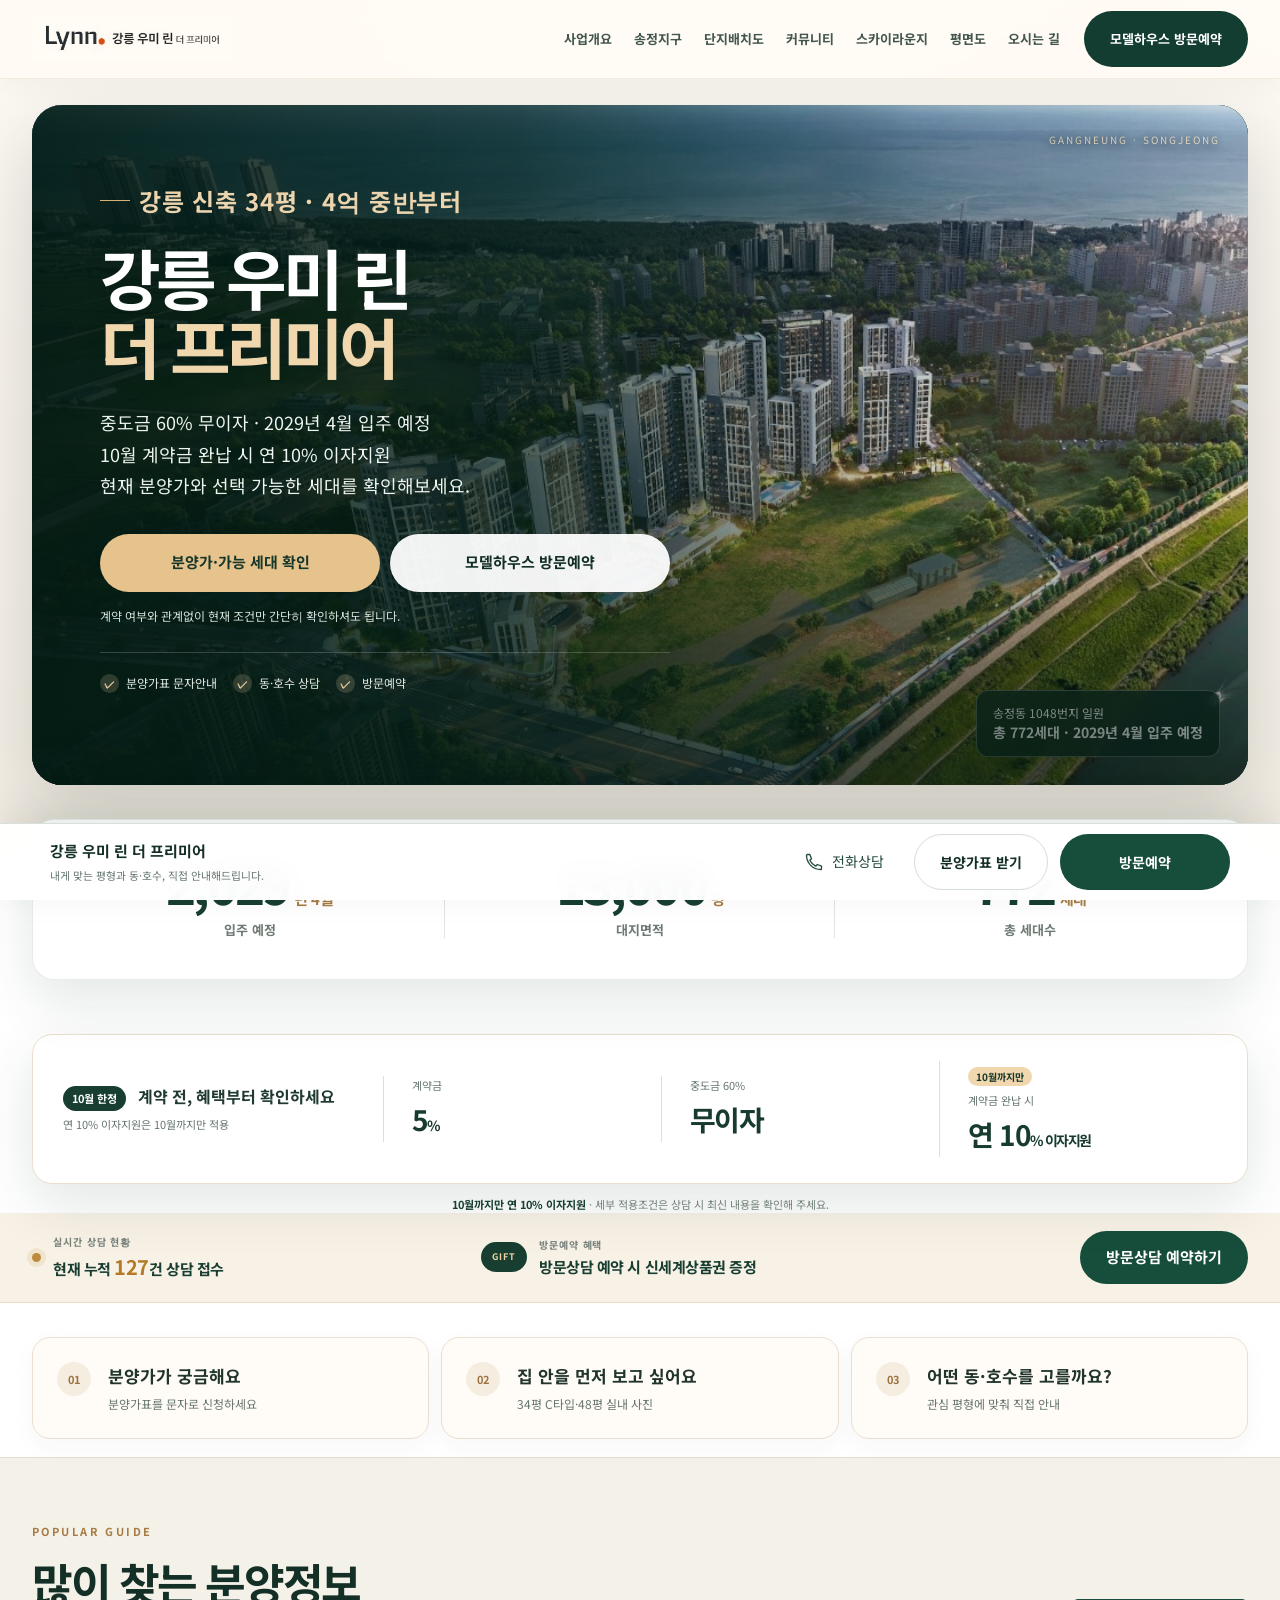
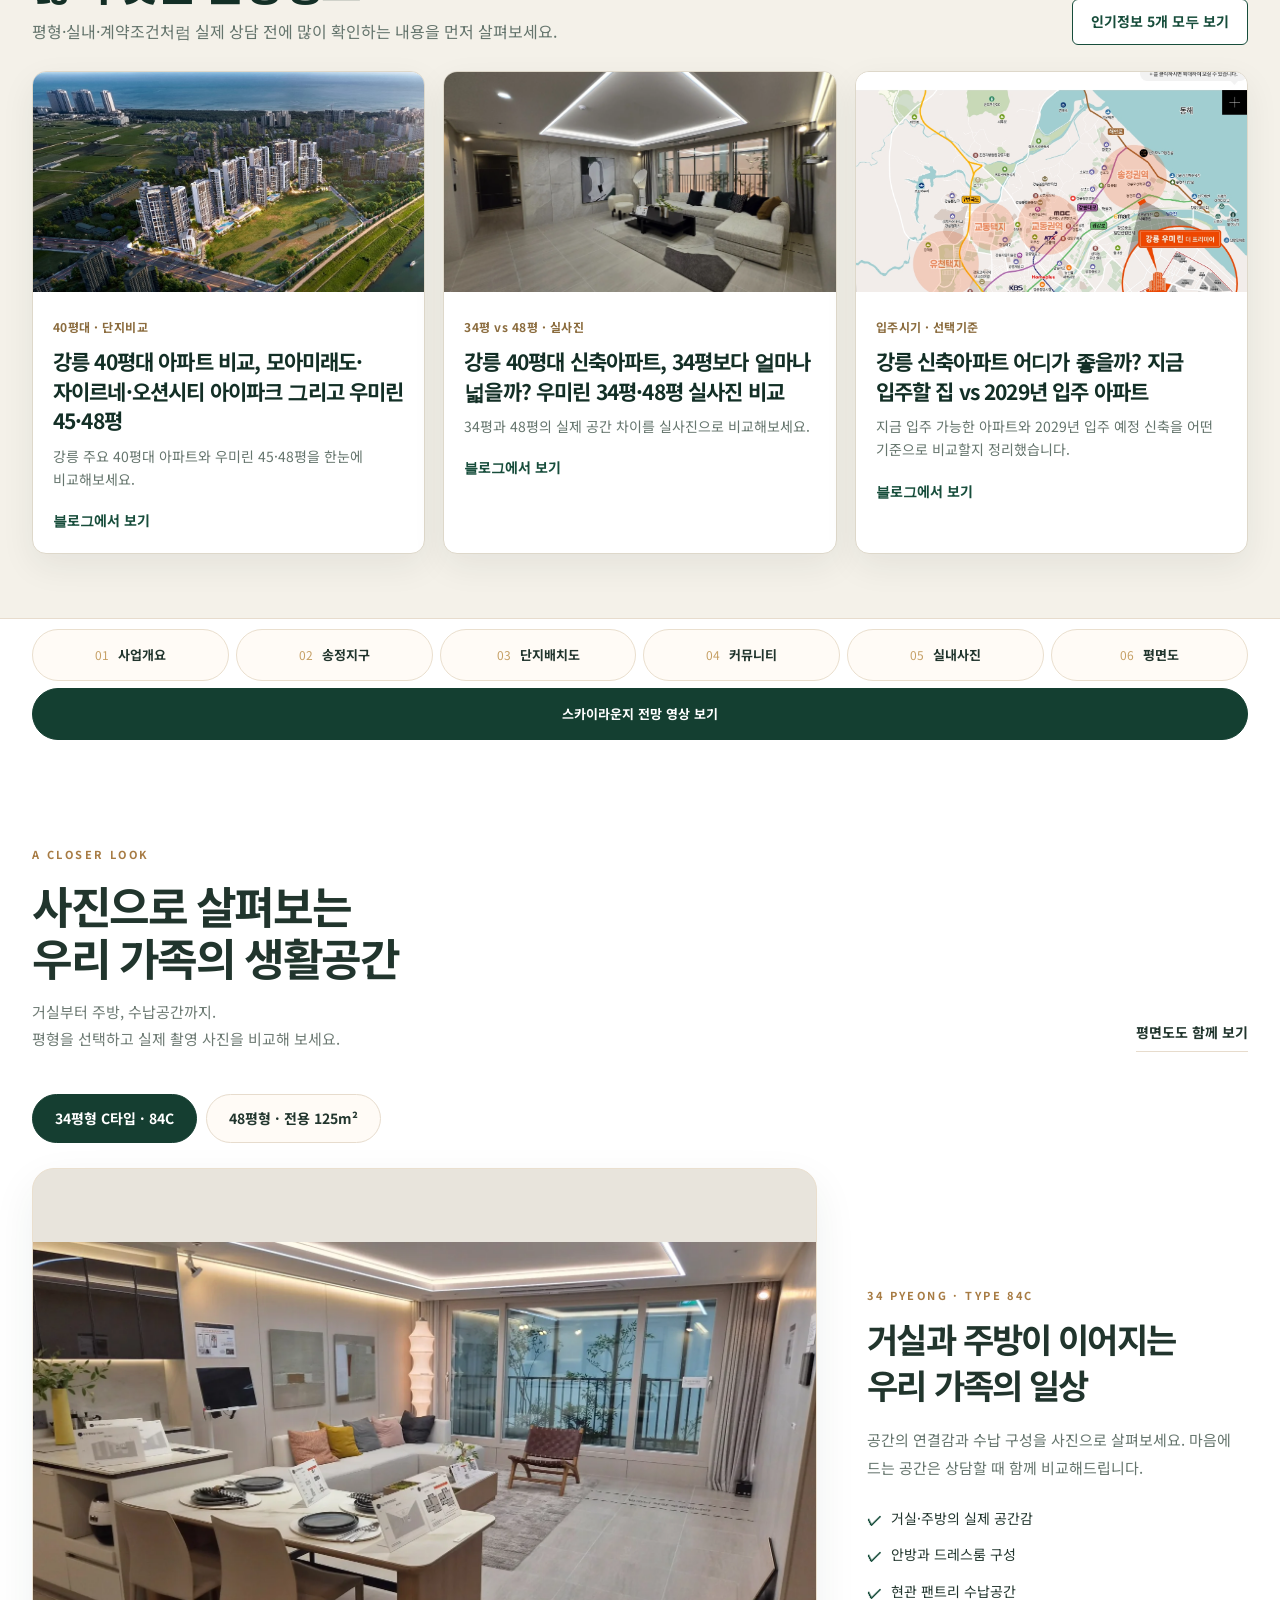
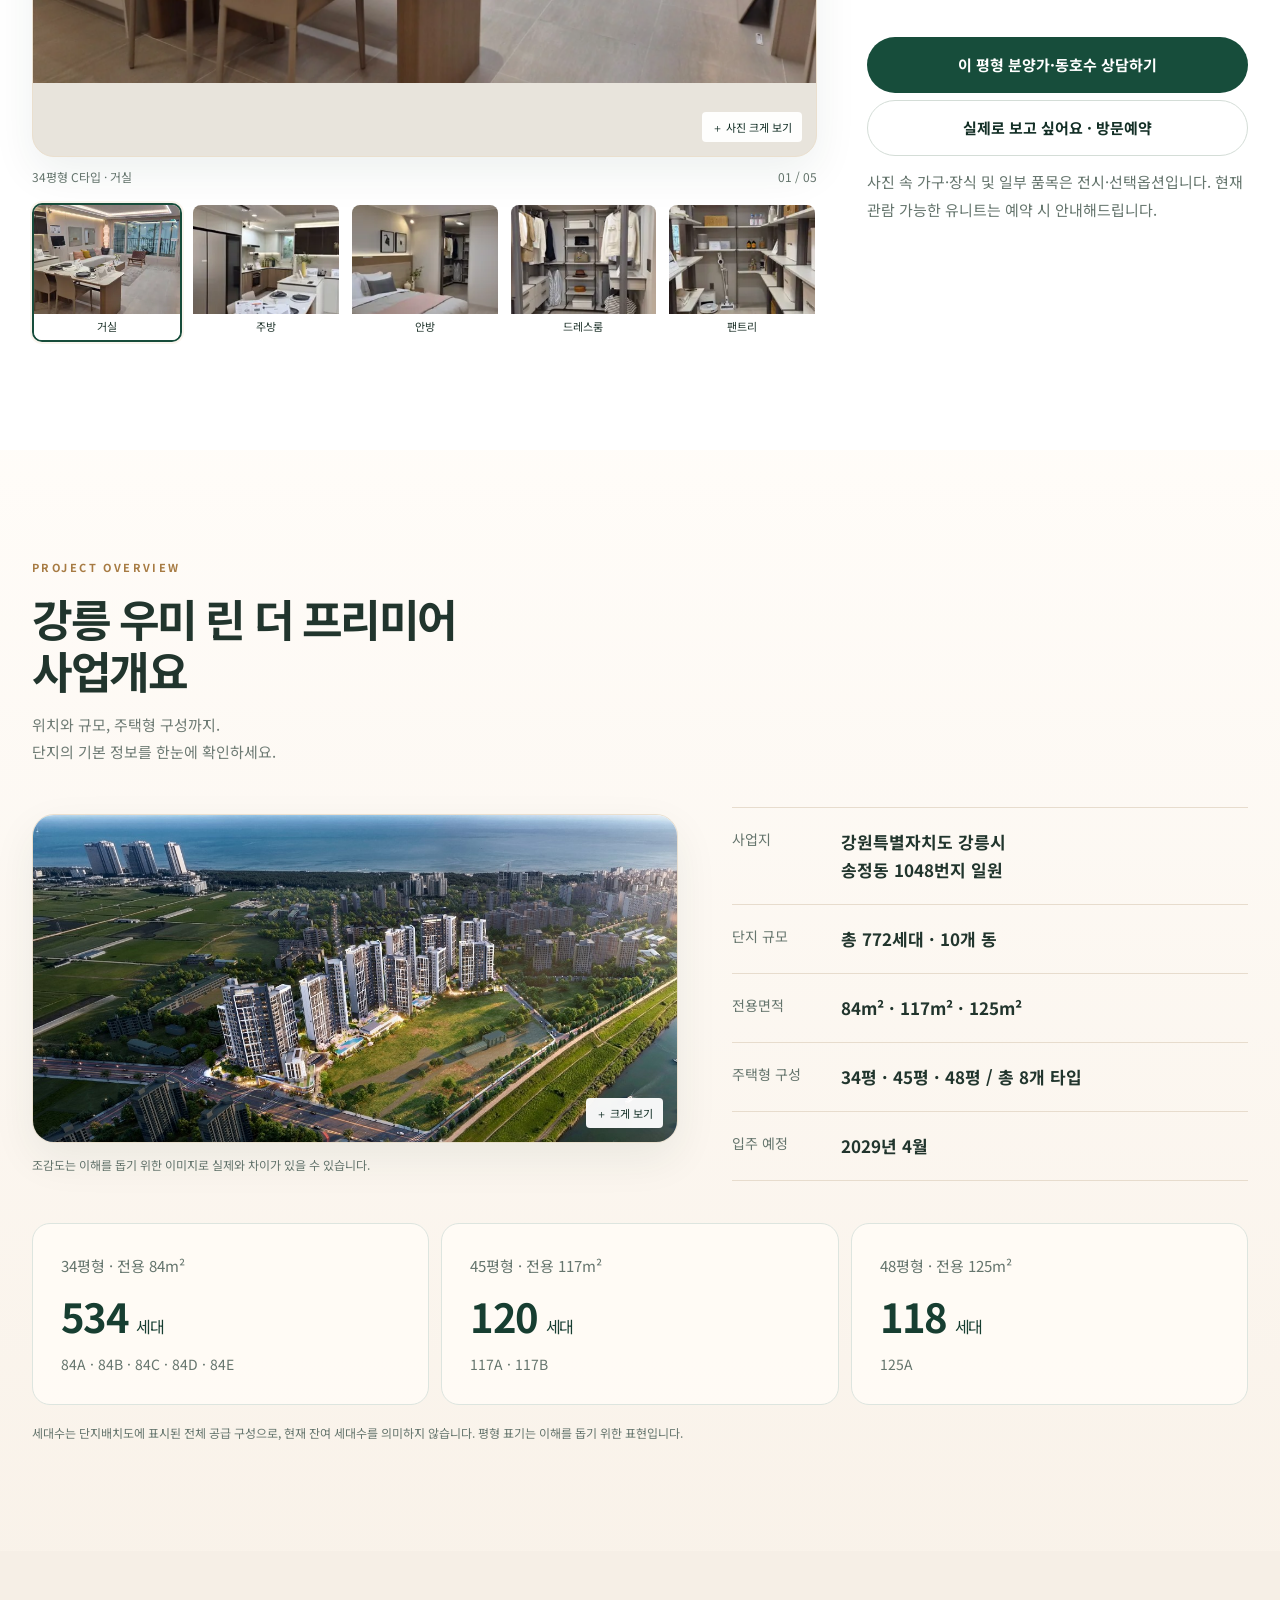
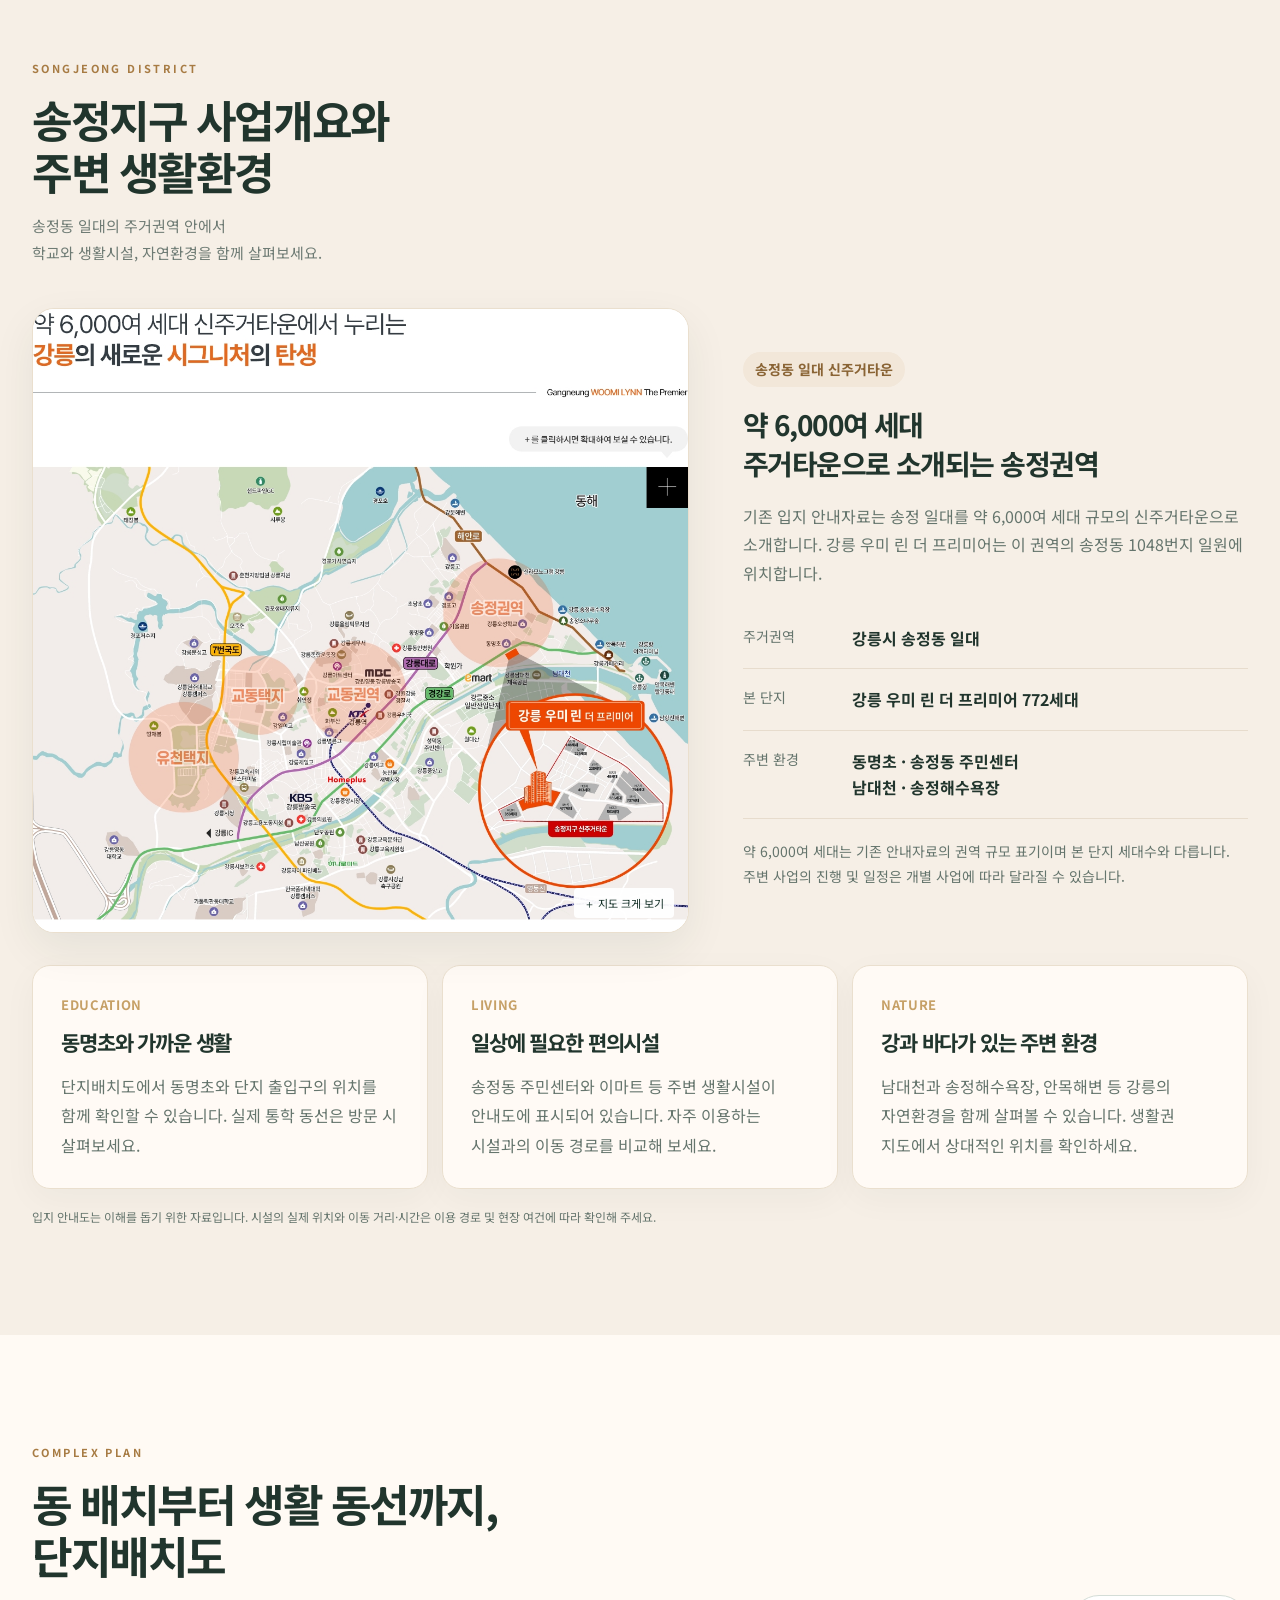
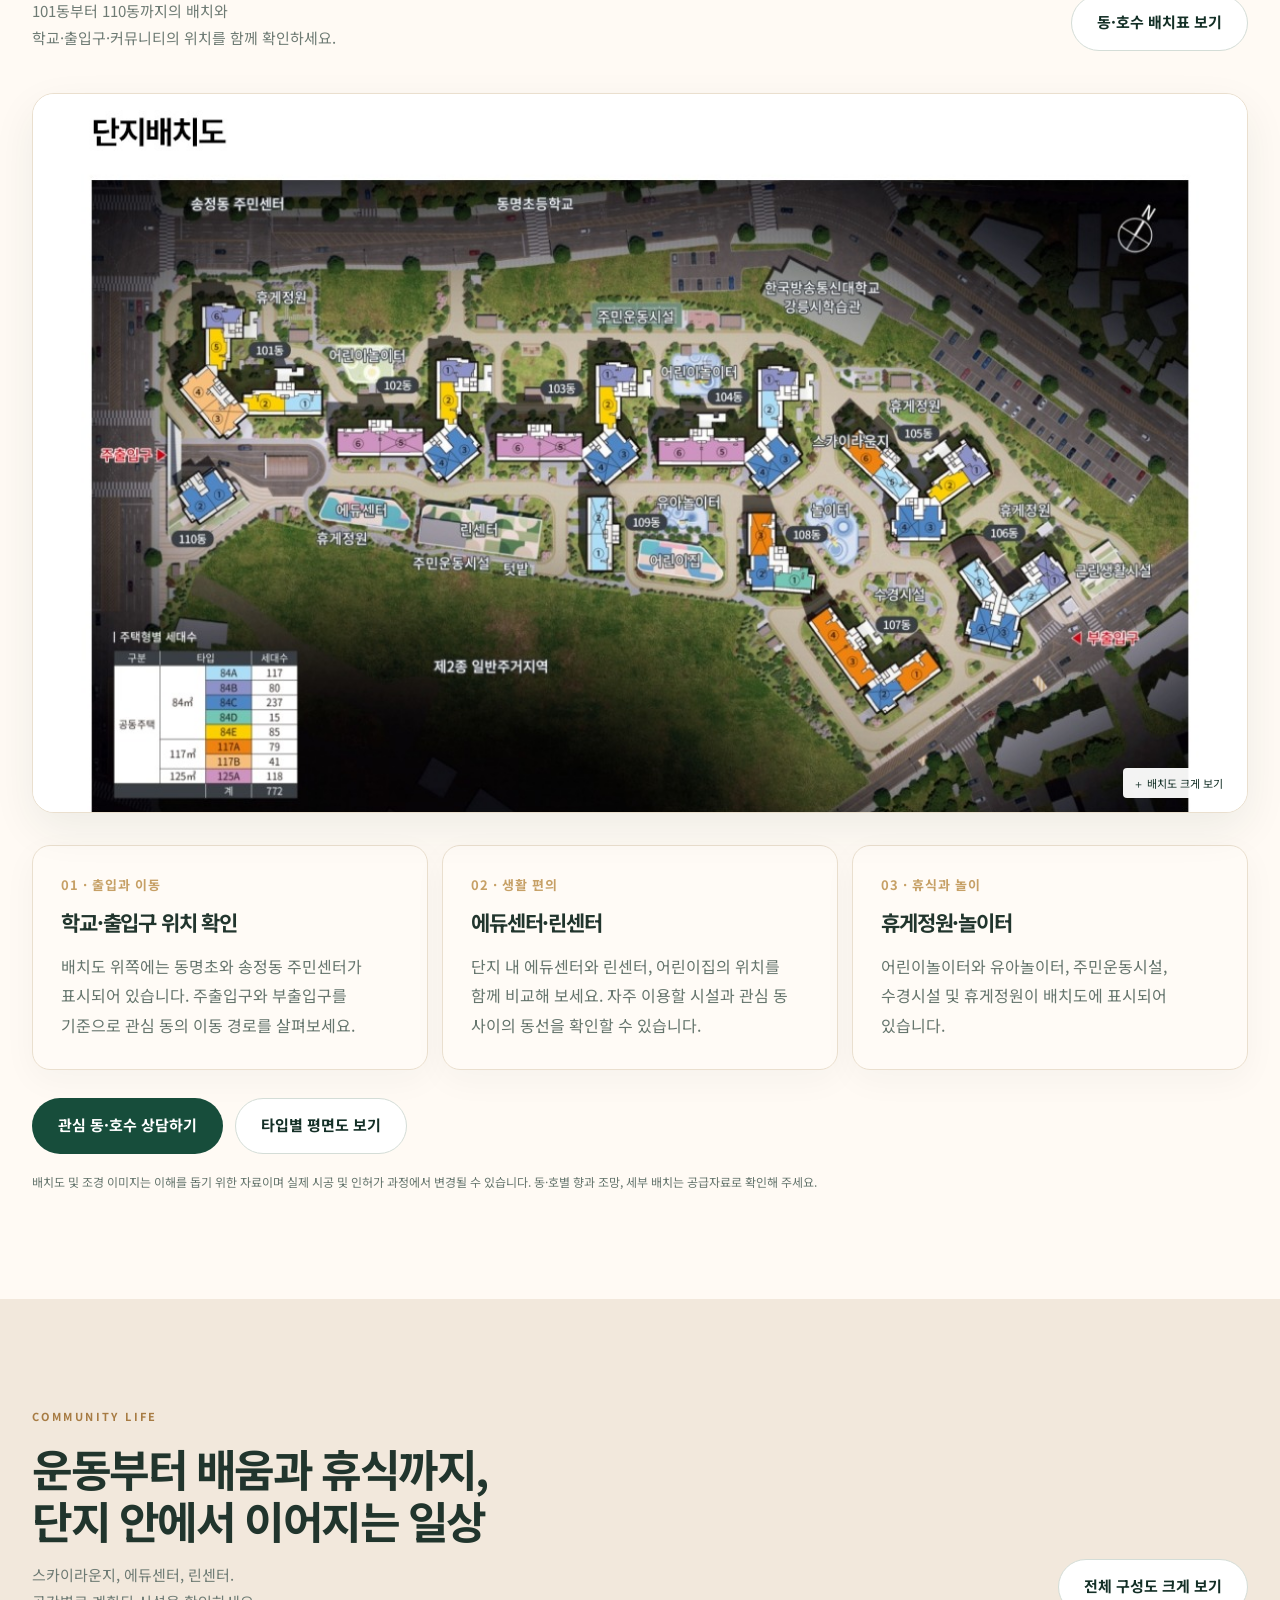
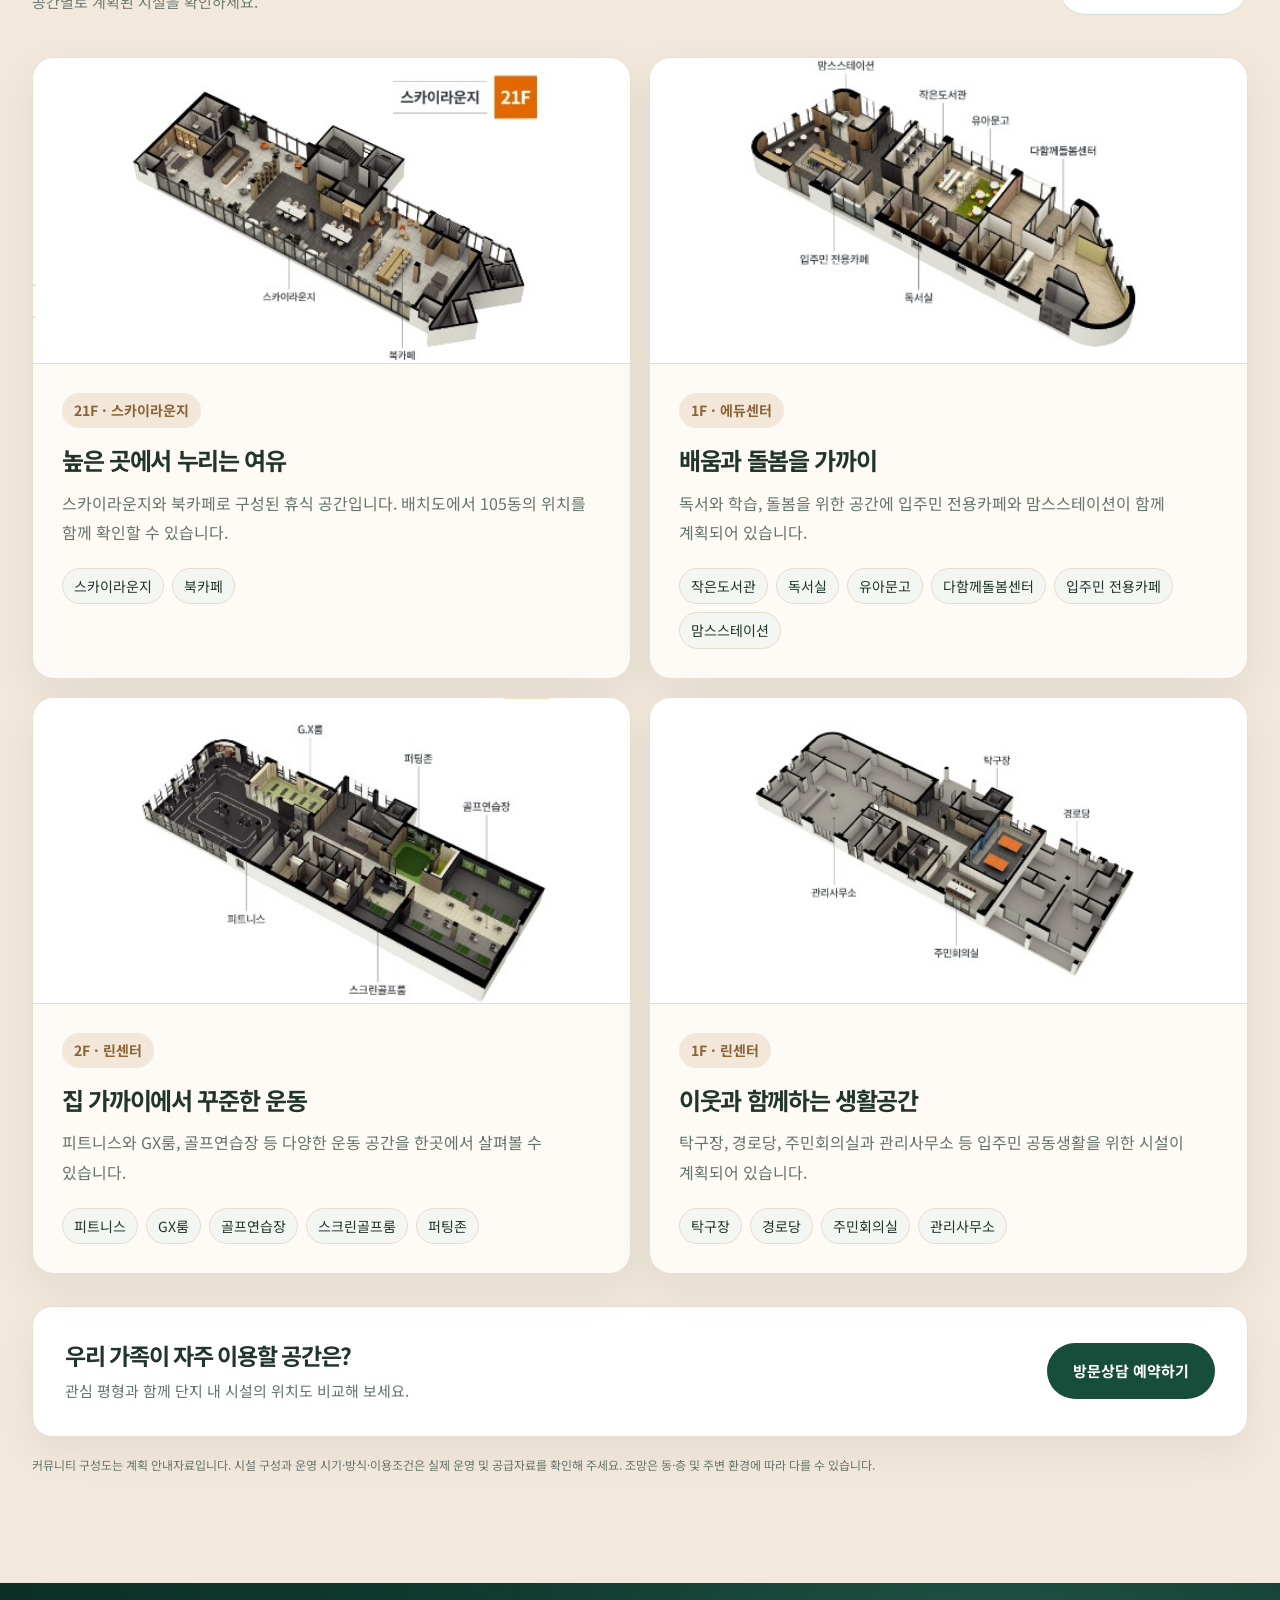
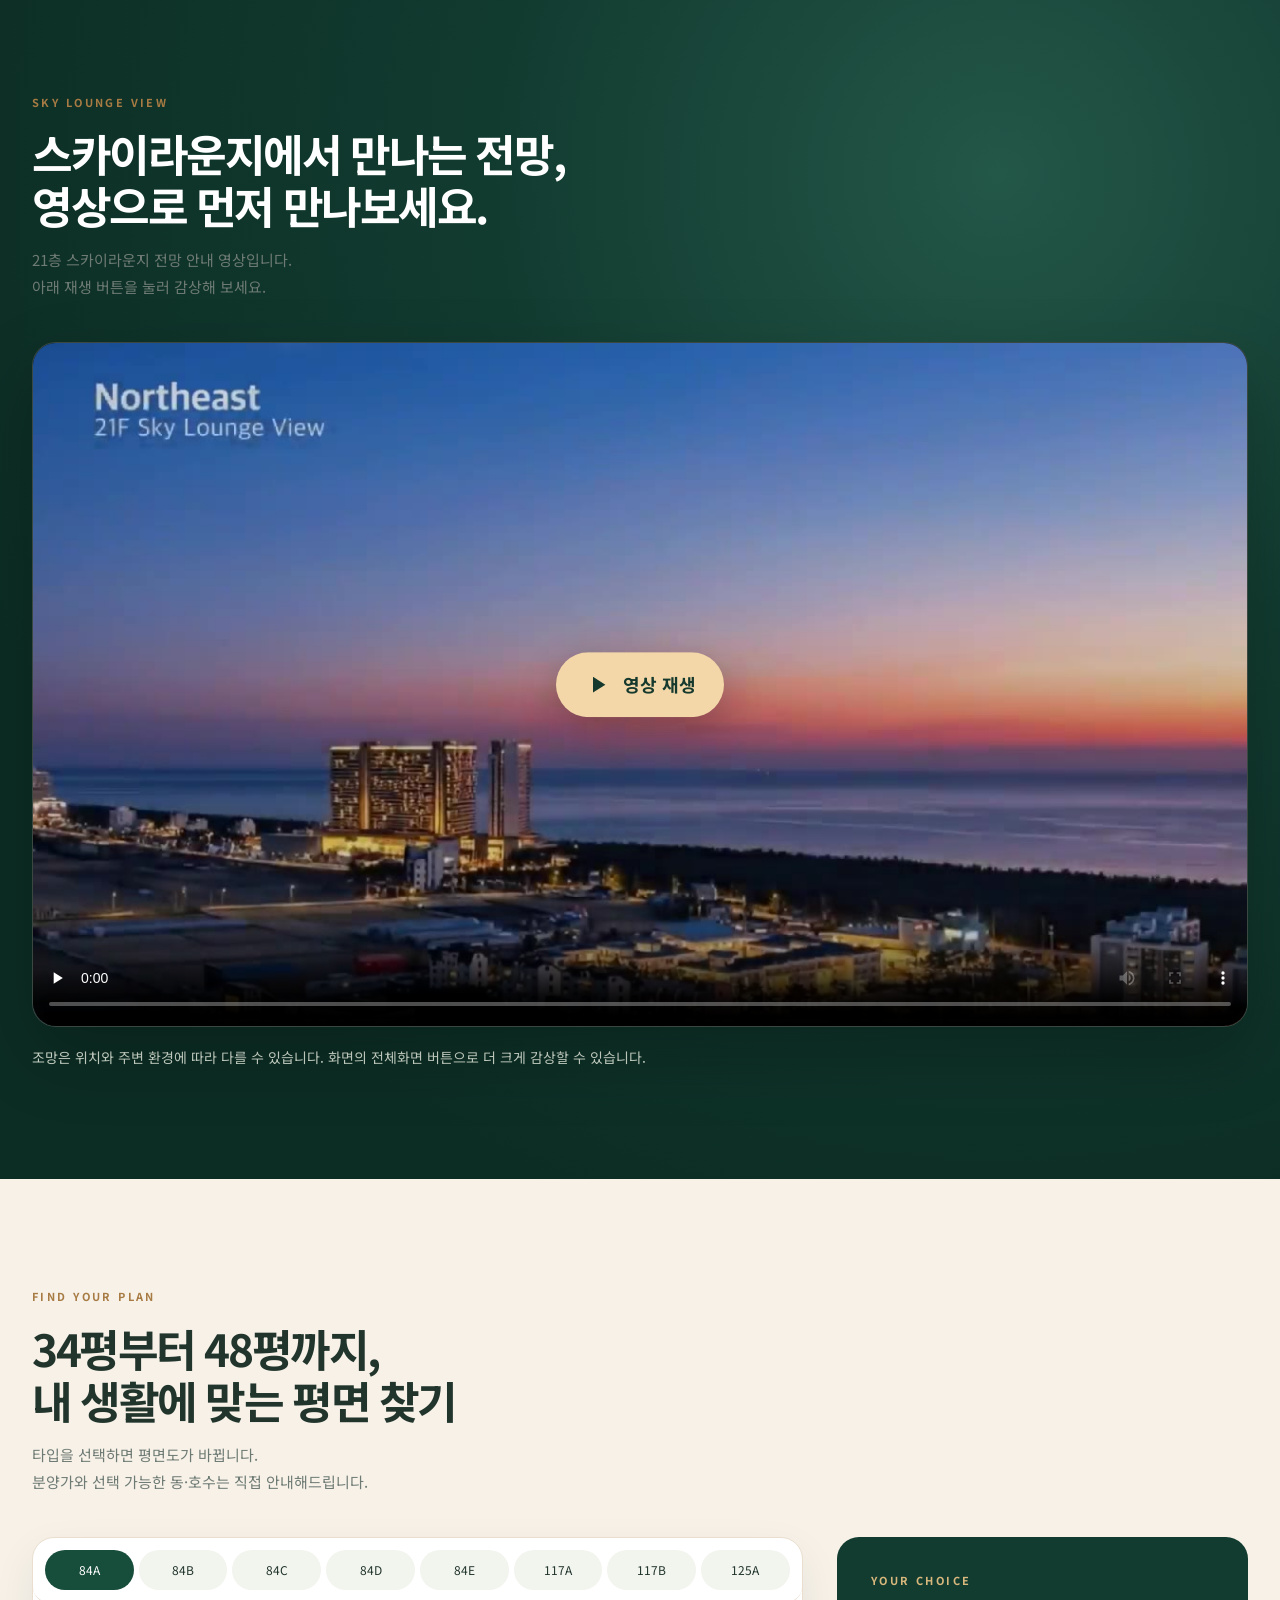
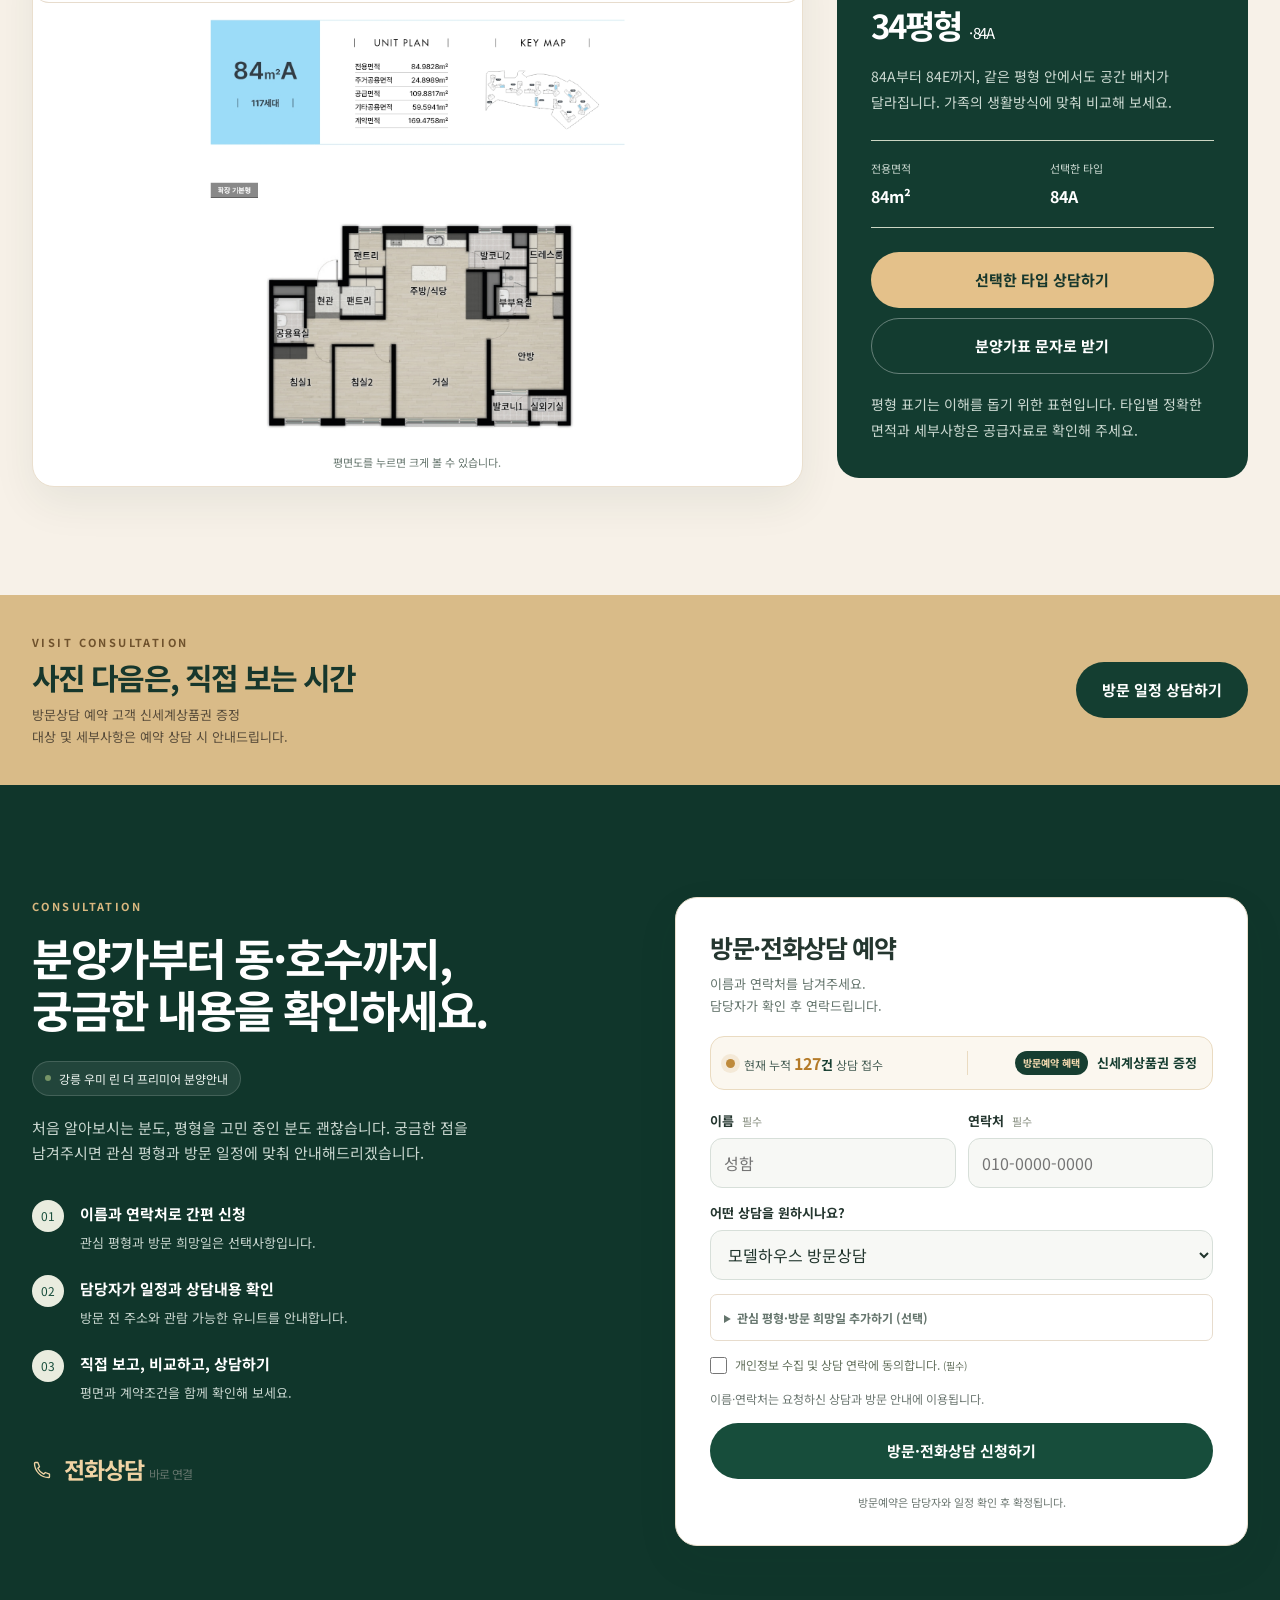
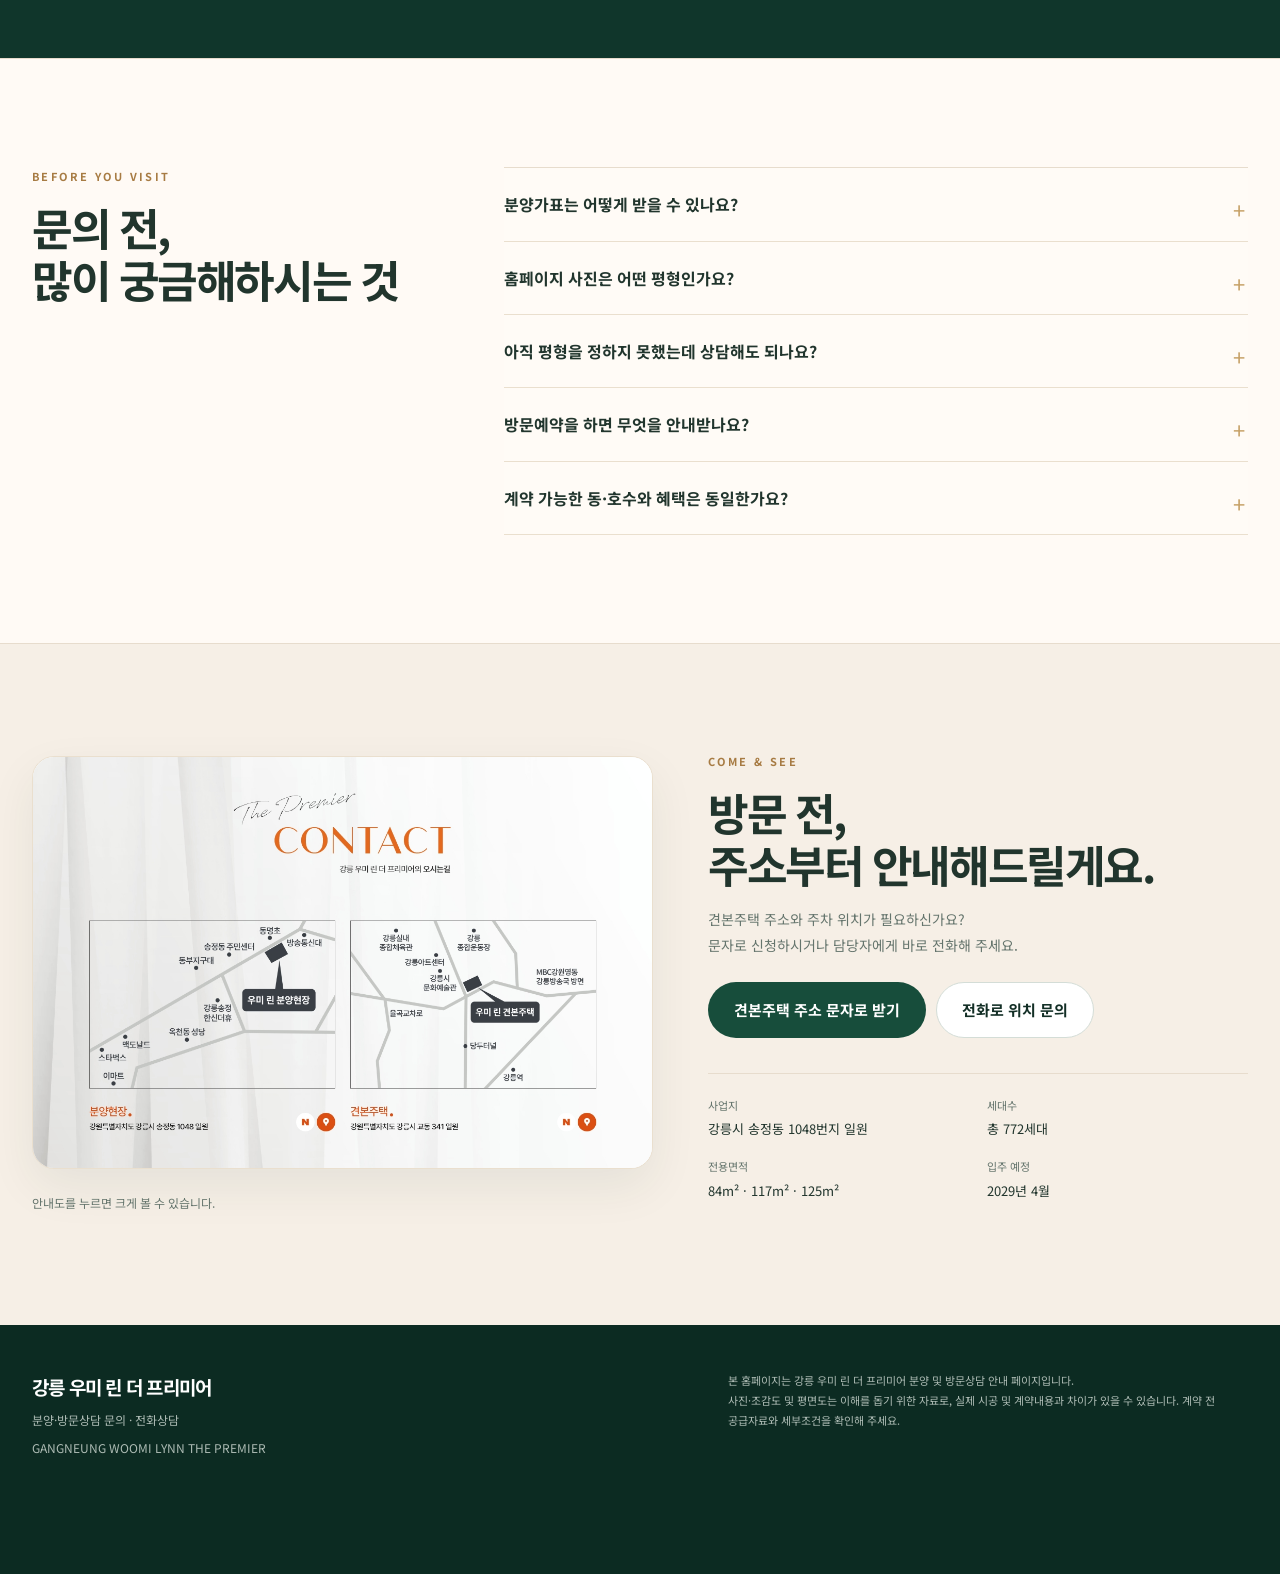
==== commit 5968b118: "Add files via upload" ====
--- a/index.html
+++ b/index.html
@@ -35,7 +35,7 @@
   {"@context":"https://schema.org","@type":"WebSite","name":"강릉 우미 린 더 프리미어","url":"https://gn-premier.com/","description":"강릉 우미 린 더 프리미어 분양가, 평면도, 동호수 배치표 및 모델하우스 방문예약 상담신청 페이지","inLanguage":"ko-KR"}
   </script>
   <script type="application/ld+json">
-  {"@context":"https://schema.org","@type":"RealEstateAgent","name":"강릉 우미 린 더 프리미어 분양상담","url":"https://gn-premier.com/","telephone":"010-6383-5879","areaServed":"강릉","description":"강릉 우미 린 더 프리미어 모델하우스 방문예약 및 분양상담","address":{"@type":"PostalAddress","addressRegion":"강원특별자치도","addressLocality":"강릉시","addressCountry":"KR"}}
+  {"@context":"https://schema.org","@type":"RealEstateAgent","name":"강릉 우미 린 더 프리미어 분양상담","url":"https://gn-premier.com/","telephone":"033-920-0110","areaServed":"강릉","description":"강릉 우미 린 더 프리미어 모델하우스 방문예약 및 분양상담","address":{"@type":"PostalAddress","addressRegion":"강원특별자치도","addressLocality":"강릉시","addressCountry":"KR"}}
   </script>
   <!-- Google Analytics 4 -->
   <script async src="https://www.googletagmanager.com/gtag/js?id=G-JY8BHGY9N7"></script>
@@ -67,7 +67,7 @@
   <nav class="desktop-nav" aria-label="주요 메뉴"><a href="#overview">사업개요</a><a href="#songjeong">송정지구</a><a href="#complex">단지배치도</a><a href="#community">커뮤니티</a><a href="#skylounge">스카이라운지</a><a href="#floor">평면도</a><a href="#contact-map">오시는 길</a></nav>
   <div class="header-cta"><button type="button" class="btn btn-primary btn-small" data-inquiry="visit" data-position="header">모델하우스 방문예약</button></div>
 </div></header>
-<noscript><p class="no-script">온라인 신청은 자바스크립트가 필요합니다. 전화상담은 <a href="tel:010-6383-5879">전화상담 버튼</a>을 이용해 주세요.</p></noscript>
+<noscript><p class="no-script">온라인 신청은 자바스크립트가 필요합니다. 전화상담은 <a href="tel:033-920-0110">전화상담 버튼</a>을 이용해 주세요.</p></noscript>
 <main id="main">
   <section id="top" class="hero"><div class="wrap hero-grid">
     <div class="hero-copy"><p class="hero-kicker">강릉 신축 34평 · 4억 중반부터</p>
@@ -165,7 +165,7 @@
 </div></section>
   <section id="floor" class="section"><div class="wrap"><div class="section-head"><div><span class="eyebrow">FIND YOUR PLAN</span><h2>34평부터 48평까지,<br>내 생활에 맞는 평면 찾기</h2><p>타입을 선택하면 평면도가 바뀝니다.<br>분양가와 선택 가능한 동·호수는 직접 안내해드립니다.</p></div></div><div class="plan-layout"><div class="plan-card"><div class="plan-tabs" role="tablist" aria-label="평면도 타입 선택"><button type="button" id="floor-tab-84a" role="tab" aria-selected="true" aria-controls="floor-panel" tabindex="0" data-floor="84A">84A</button><button type="button" id="floor-tab-84b" role="tab" aria-selected="false" aria-controls="floor-panel" tabindex="-1" data-floor="84B">84B</button><button type="button" id="floor-tab-84c" role="tab" aria-selected="false" aria-controls="floor-panel" tabindex="-1" data-floor="84C">84C</button><button type="button" id="floor-tab-84d" role="tab" aria-selected="false" aria-controls="floor-panel" tabindex="-1" data-floor="84D">84D</button><button type="button" id="floor-tab-84e" role="tab" aria-selected="false" aria-controls="floor-panel" tabindex="-1" data-floor="84E">84E</button><button type="button" id="floor-tab-117a" role="tab" aria-selected="false" aria-controls="floor-panel" tabindex="-1" data-floor="117A">117A</button><button type="button" id="floor-tab-117b" role="tab" aria-selected="false" aria-controls="floor-panel" tabindex="-1" data-floor="117B">117B</button><button type="button" id="floor-tab-125a" role="tab" aria-selected="false" aria-controls="floor-panel" tabindex="-1" data-floor="125A">125A</button></div><div role="tabpanel" id="floor-panel" aria-labelledby="floor-tab-84a"><button type="button" class="plan-image" data-image-open aria-label="선택한 평면도 크게 보기"><img id="floorImage" src="images/floor84a.jpg" alt="84A 타입 평면도" loading="lazy" decoding="async"></button><p class="plan-help">평면도를 누르면 크게 볼 수 있습니다.</p></div></div><aside class="plan-summary"><span class="eyebrow">YOUR CHOICE</span><h3 id="planTitle">34평형 <small>· 84A</small></h3><p id="planDescription">84A부터 84E까지, 같은 평형 안에서도 공간 배치가 달라집니다. 가족의 생활방식에 맞춰 비교해 보세요.</p><dl class="plan-specs"><div><dt>전용면적</dt><dd id="planArea">84m²</dd></div><div><dt>선택한 타입</dt><dd id="planType">84A</dd></div></dl><button type="button" class="btn btn-primary btn-wide" id="planInquiry" data-inquiry="unit" data-size="34평형" data-type="84A" data-position="floor">선택한 타입 상담하기</button><button type="button" class="btn btn-light btn-wide" id="planPrice" data-inquiry="price" data-size="34평형" data-type="84A" data-position="floor">분양가표 문자로 받기</button><p class="fine section-footnote">평형 표기는 이해를 돕기 위한 표현입니다. 타입별 정확한 면적과 세부사항은 공급자료로 확인해 주세요.</p></aside></div></div></section>
   <section id="visit-gift" class="visit-band"><div class="wrap visit-band-inner"><div><span class="eyebrow">VISIT CONSULTATION</span><h3>사진 다음은, 직접 보는 시간</h3><p>방문상담 예약 고객 신세계상품권 증정<br>대상 및 세부사항은 예약 상담 시 안내드립니다.</p></div><button type="button" class="btn btn-primary" data-inquiry="visit" data-position="visit-benefit">방문 일정 상담하기</button></div></section>
-  <section id="reservation" class="section"><div class="wrap advisor-layout"><div class="advisor-copy"><span class="eyebrow">CONSULTATION</span><h2>분양가부터 동·호수까지,<br>궁금한 내용을 확인하세요.</h2><div class="advisor-tag"><span aria-hidden="true"></span>강릉 우미 린 더 프리미어 분양안내</div><p>처음 알아보시는 분도, 평형을 고민 중인 분도 괜찮습니다. 궁금한 점을 남겨주시면 관심 평형과 방문 일정에 맞춰 안내해드리겠습니다.</p><ol class="advisor-steps"><li><span class="step-number">01</span><div><strong>이름과 연락처로 간편 신청</strong><p>관심 평형과 방문 희망일은 선택사항입니다.</p></div></li><li><span class="step-number">02</span><div><strong>담당자가 일정과 상담내용 확인</strong><p>방문 전 주소와 관람 가능한 유니트를 안내합니다.</p></div></li><li><span class="step-number">03</span><div><strong>직접 보고, 비교하고, 상담하기</strong><p>평면과 계약조건을 함께 확인해 보세요.</p></div></li></ol><a class="advisor-phone" href="tel:010-6383-5879" data-position="advisor"><svg class="icon" viewBox="0 0 24 24" aria-hidden="true"><path d="M7 3H4a1 1 0 0 0-1 1c0 9.4 7.6 17 17 17a1 1 0 0 0 1-1v-3l-5-2-2 2a15 15 0 0 1-7-7l2-2-2-5Z"/></svg><span>전화상담 <small>바로 연결</small></span></a></div><div class="form-card"><h3>방문·전화상담 예약</h3><p class="form-intro">이름과 연락처를 남겨주세요.<br>담당자가 확인 후 연락드립니다.</p><div class="form-live-benefit" data-lead-count-wrap aria-live="polite"><div><span class="live-status-dot" aria-hidden="true"></span><span>현재 누적 <strong><span data-lead-count>127</span>건</strong> 상담 접수</span></div><div><span class="form-gift-badge">방문예약 혜택</span><strong>신세계상품권 증정</strong></div></div><form id="leadForm" class="lead-form" data-lead-form data-kind="visit"><input type="hidden" name="entryPoint" value="reservation-form"><div class="form-row">
+  <section id="reservation" class="section"><div class="wrap advisor-layout"><div class="advisor-copy"><span class="eyebrow">CONSULTATION</span><h2>분양가부터 동·호수까지,<br>궁금한 내용을 확인하세요.</h2><div class="advisor-tag"><span aria-hidden="true"></span>강릉 우미 린 더 프리미어 분양안내</div><p>처음 알아보시는 분도, 평형을 고민 중인 분도 괜찮습니다. 궁금한 점을 남겨주시면 관심 평형과 방문 일정에 맞춰 안내해드리겠습니다.</p><ol class="advisor-steps"><li><span class="step-number">01</span><div><strong>이름과 연락처로 간편 신청</strong><p>관심 평형과 방문 희망일은 선택사항입니다.</p></div></li><li><span class="step-number">02</span><div><strong>담당자가 일정과 상담내용 확인</strong><p>방문 전 주소와 관람 가능한 유니트를 안내합니다.</p></div></li><li><span class="step-number">03</span><div><strong>직접 보고, 비교하고, 상담하기</strong><p>평면과 계약조건을 함께 확인해 보세요.</p></div></li></ol><a class="advisor-phone" href="tel:033-920-0110" data-position="advisor"><svg class="icon" viewBox="0 0 24 24" aria-hidden="true"><path d="M7 3H4a1 1 0 0 0-1 1c0 9.4 7.6 17 17 17a1 1 0 0 0 1-1v-3l-5-2-2 2a15 15 0 0 1-7-7l2-2-2-5Z"/></svg><span>전화상담 <small>바로 연결</small></span></a></div><div class="form-card"><h3>방문·전화상담 예약</h3><p class="form-intro">이름과 연락처를 남겨주세요.<br>담당자가 확인 후 연락드립니다.</p><div class="form-live-benefit" data-lead-count-wrap aria-live="polite"><div><span class="live-status-dot" aria-hidden="true"></span><span>현재 누적 <strong><span data-lead-count>127</span>건</strong> 상담 접수</span></div><div><span class="form-gift-badge">방문예약 혜택</span><strong>신세계상품권 증정</strong></div></div><form id="leadForm" class="lead-form" data-lead-form data-kind="visit"><input type="hidden" name="entryPoint" value="reservation-form"><div class="form-row">
       <label class="field" for="visit-name"><span>이름 <em>필수</em></span><input id="visit-name" name="name" type="text" placeholder="성함" required autocomplete="name" maxlength="40"></label>
       <label class="field" for="visit-phone"><span>연락처 <em>필수</em></span><input id="visit-phone" name="phone" type="tel" placeholder="010-0000-0000" required autocomplete="tel" inputmode="tel" maxlength="20"></label>
     </div><label class="field" for="visit-kind"><span>어떤 상담을 원하시나요?</span><select id="visit-kind" name="consultType"><option>모델하우스 방문상담</option><option>전화상담</option><option>분양가 상담</option></select></label><details class="optional-fields"><summary>관심 평형·방문 희망일 추가하기 (선택)</summary><div class="optional-inner">
@@ -175,11 +175,11 @@
       <label class="field" for="visit-message"><span>궁금한 내용 <em>선택</em></span><textarea id="visit-message" name="note" rows="2" placeholder="동·호수, 계약조건 등 궁금한 점을 남겨주세요." maxlength="1000"></textarea></label>
     </div></details><label class="agree" for="visit-agree"><input id="visit-agree" name="privacyConsent" type="checkbox" value="동의" required><span>개인정보 수집 및 상담 연락에 동의합니다. <small>(필수)</small></span></label><p class="fine">이름·연락처는 요청하신 상담과 방문 안내에 이용됩니다.</p><p class="form-error" role="alert" hidden></p><button type="submit" class="btn btn-primary btn-wide"><span class="btnText">방문·전화상담 신청하기</span><span class="loadingDot" aria-hidden="true"></span></button><p class="form-note">방문예약은 담당자와 일정 확인 후 확정됩니다.</p></form></div></div></section>
   <section class="section faq-section"><div class="wrap faq-layout"><div><span class="eyebrow">BEFORE YOU VISIT</span><h2>문의 전,<br>많이 궁금해하시는 것</h2></div><div class="faq-list"><details><summary>분양가표는 어떻게 받을 수 있나요?</summary><p>‘분양가표 문자로 받기’에서 이름과 연락처를 입력해 주세요. 입력하신 번호로 분양가표 확인 링크를 안내합니다. 동·호수별 가격과 적용조건은 상담을 통해 확인하실 수 있습니다. <button type="button" data-inquiry="price" data-position="faq">분양가표 신청하기</button></p></details><details><summary>홈페이지 사진은 어떤 평형인가요?</summary><p>실제 촬영한 34평형 C타입과 48평형 사진을 소개합니다. 가구·장식과 일부 품목은 전시·선택옵션일 수 있습니다. 현재 관람 가능한 유니트는 방문예약 시 안내해드립니다.</p></details><details><summary>아직 평형을 정하지 못했는데 상담해도 되나요?</summary><p>네. 34평·45평·48평 평면도를 함께 비교하며 생활방식과 관심조건에 맞는 선택을 도와드립니다. 관심 평형을 선택하지 않고 이름과 연락처만 남겨주셔도 됩니다.</p></details><details><summary>방문예약을 하면 무엇을 안내받나요?</summary><p>담당자가 방문 가능 일정과 견본주택 위치, 관람 가능한 유니트를 안내해드립니다. 방문상담 예약 고객 상품권 증정의 대상과 세부사항도 함께 확인해 주세요.</p></details><details><summary>계약 가능한 동·호수와 혜택은 동일한가요?</summary><p>계약 가능 여부와 세부조건은 달라질 수 있습니다. 관심 평형과 타입을 알려주시면 현재 안내 가능한 내용을 확인해드립니다. <button type="button" data-inquiry="unit" data-position="faq">동·호수 문의하기</button></p></details></div></div></section>
-  <section id="contact-map" class="section"><div class="wrap location-layout"><div><button type="button" class="location-image" data-image-src="images/directions.jpg" data-image-title="견본주택 오시는 길" aria-label="오시는 길 안내도 크게 보기"><img src="images/directions.jpg" alt="강릉 우미 린 더 프리미어 견본주택 오시는 길" loading="lazy" decoding="async"></button><p class="fine section-footnote">안내도를 누르면 크게 볼 수 있습니다.</p></div><div class="location-copy"><span class="eyebrow">COME & SEE</span><h2>방문 전,<br>주소부터 안내해드릴게요.</h2><p>견본주택 주소와 주차 위치가 필요하신가요?<br>문자로 신청하시거나 담당자에게 바로 전화해 주세요.</p><div class="location-actions"><button type="button" class="btn btn-primary" data-inquiry="address" data-position="location">견본주택 주소 문자로 받기</button><a href="tel:010-6383-5879" class="btn btn-light" data-position="location">전화로 위치 문의</a></div><dl class="project-details"><div><dt>사업지</dt><dd>강릉시 송정동 1048번지 일원</dd></div><div><dt>세대수</dt><dd>총 772세대</dd></div><div><dt>전용면적</dt><dd>84m² · 117m² · 125m²</dd></div><div><dt>입주 예정</dt><dd>2029년 4월</dd></div></dl></div></div></section>
+  <section id="contact-map" class="section"><div class="wrap location-layout"><div><button type="button" class="location-image" data-image-src="images/directions.jpg" data-image-title="견본주택 오시는 길" aria-label="오시는 길 안내도 크게 보기"><img src="images/directions.jpg" alt="강릉 우미 린 더 프리미어 견본주택 오시는 길" loading="lazy" decoding="async"></button><p class="fine section-footnote">안내도를 누르면 크게 볼 수 있습니다.</p></div><div class="location-copy"><span class="eyebrow">COME & SEE</span><h2>방문 전,<br>주소부터 안내해드릴게요.</h2><p>견본주택 주소와 주차 위치가 필요하신가요?<br>문자로 신청하시거나 담당자에게 바로 전화해 주세요.</p><div class="location-actions"><button type="button" class="btn btn-primary" data-inquiry="address" data-position="location">견본주택 주소 문자로 받기</button><a href="tel:033-920-0110" class="btn btn-light" data-position="location">전화로 위치 문의</a></div><dl class="project-details"><div><dt>사업지</dt><dd>강릉시 송정동 1048번지 일원</dd></div><div><dt>세대수</dt><dd>총 772세대</dd></div><div><dt>전용면적</dt><dd>84m² · 117m² · 125m²</dd></div><div><dt>입주 예정</dt><dd>2029년 4월</dd></div></dl></div></div></section>
 </main>
-<footer class="site-footer"><div class="wrap footer-inner"><div><strong>강릉 우미 린 더 프리미어</strong><p>분양·방문상담 문의 · <a href="tel:010-6383-5879" data-position="footer">전화상담</a></p><p>GANGNEUNG WOOMI LYNN THE PREMIER</p></div><div class="footer-note">본 홈페이지는 강릉 우미 린 더 프리미어 분양 및 방문상담 안내 페이지입니다.<br>사진·조감도 및 평면도는 이해를 돕기 위한 자료로, 실제 시공 및 계약내용과 차이가 있을 수 있습니다. 계약 전 공급자료와 세부조건을 확인해 주세요.</div></div></footer>
+<footer class="site-footer"><div class="wrap footer-inner"><div><strong>강릉 우미 린 더 프리미어</strong><p>분양·방문상담 문의 · <a href="tel:033-920-0110" data-position="footer">전화상담</a></p><p>GANGNEUNG WOOMI LYNN THE PREMIER</p></div><div class="footer-note">본 홈페이지는 강릉 우미 린 더 프리미어 분양 및 방문상담 안내 페이지입니다.<br>사진·조감도 및 평면도는 이해를 돕기 위한 자료로, 실제 시공 및 계약내용과 차이가 있을 수 있습니다. 계약 전 공급자료와 세부조건을 확인해 주세요.</div></div></footer>
 <div class="live-lead-float" data-lead-count-wrap aria-live="polite"><span class="live-status-dot" aria-hidden="true"></span><span><strong>현재 <span data-lead-count>127</span>건 상담 접수</strong><small>방문예약 시 신세계상품권 증정</small></span></div>
-<nav class="mobile-bar" aria-label="빠른 상담"><div class="mobile-bar-inner"><div class="bar-copy"><strong>강릉 우미 린 더 프리미어</strong><small>내게 맞는 평형과 동·호수, 직접 안내해드립니다.</small></div><a class="bar-call" href="tel:010-6383-5879" data-position="fixed-bar"><svg class="icon" viewBox="0 0 24 24" aria-hidden="true"><path d="M7 3H4a1 1 0 0 0-1 1c0 9.4 7.6 17 17 17a1 1 0 0 0 1-1v-3l-5-2-2 2a15 15 0 0 1-7-7l2-2-2-5Z"/></svg><span>전화상담</span></a><button type="button" class="btn btn-light" data-inquiry="price" data-position="fixed-bar">분양가표 받기</button><button type="button" class="btn btn-primary bar-visit" data-inquiry="visit" data-position="fixed-bar">방문예약</button></div></nav>
+<nav class="mobile-bar" aria-label="빠른 상담"><div class="mobile-bar-inner"><div class="bar-copy"><strong>강릉 우미 린 더 프리미어</strong><small>내게 맞는 평형과 동·호수, 직접 안내해드립니다.</small></div><a class="bar-call" href="tel:033-920-0110" data-position="fixed-bar"><svg class="icon" viewBox="0 0 24 24" aria-hidden="true"><path d="M7 3H4a1 1 0 0 0-1 1c0 9.4 7.6 17 17 17a1 1 0 0 0 1-1v-3l-5-2-2 2a15 15 0 0 1-7-7l2-2-2-5Z"/></svg><span>전화상담</span></a><button type="button" class="btn btn-light" data-inquiry="price" data-position="fixed-bar">분양가표 받기</button><button type="button" class="btn btn-primary bar-visit" data-inquiry="visit" data-position="fixed-bar">방문예약</button></div></nav>
 <dialog id="leadDialog" class="lead-dialog" aria-labelledby="dialogTitle" aria-describedby="dialogDescription"><div class="dialog-inner"><button type="button" class="dialog-close" data-dialog-close aria-label="상담창 닫기">×</button><div id="dialogFormContent"><span class="eyebrow dialog-eyebrow">GANGNEUNG · THE PREMIER</span><h2 id="dialogTitle">분양가표를 문자로 받아보세요.</h2><p class="dialog-lead" id="dialogDescription">이름과 연락처를 남겨주시면 분양가표 확인 링크를 안내합니다.</p><div class="dialog-modes" aria-label="문의 종류 선택"><button type="button" data-dialog-kind="price" aria-pressed="true">분양가표</button><button type="button" data-dialog-kind="visit" aria-pressed="false">방문예약</button><button type="button" data-dialog-kind="unit" aria-pressed="false">동·호수 상담</button></div><form id="priceLeadForm" class="lead-form" data-lead-form data-kind="price"><input type="hidden" name="entryPoint" value=""><div class="form-row">
       <label class="field" for="dialog-name"><span>이름 <em>필수</em></span><input id="dialog-name" name="name" type="text" placeholder="성함" required autocomplete="name" maxlength="40"></label>
       <label class="field" for="dialog-phone"><span>연락처 <em>필수</em></span><input id="dialog-phone" name="phone" type="tel" placeholder="010-0000-0000" required autocomplete="tel" inputmode="tel" maxlength="20"></label>
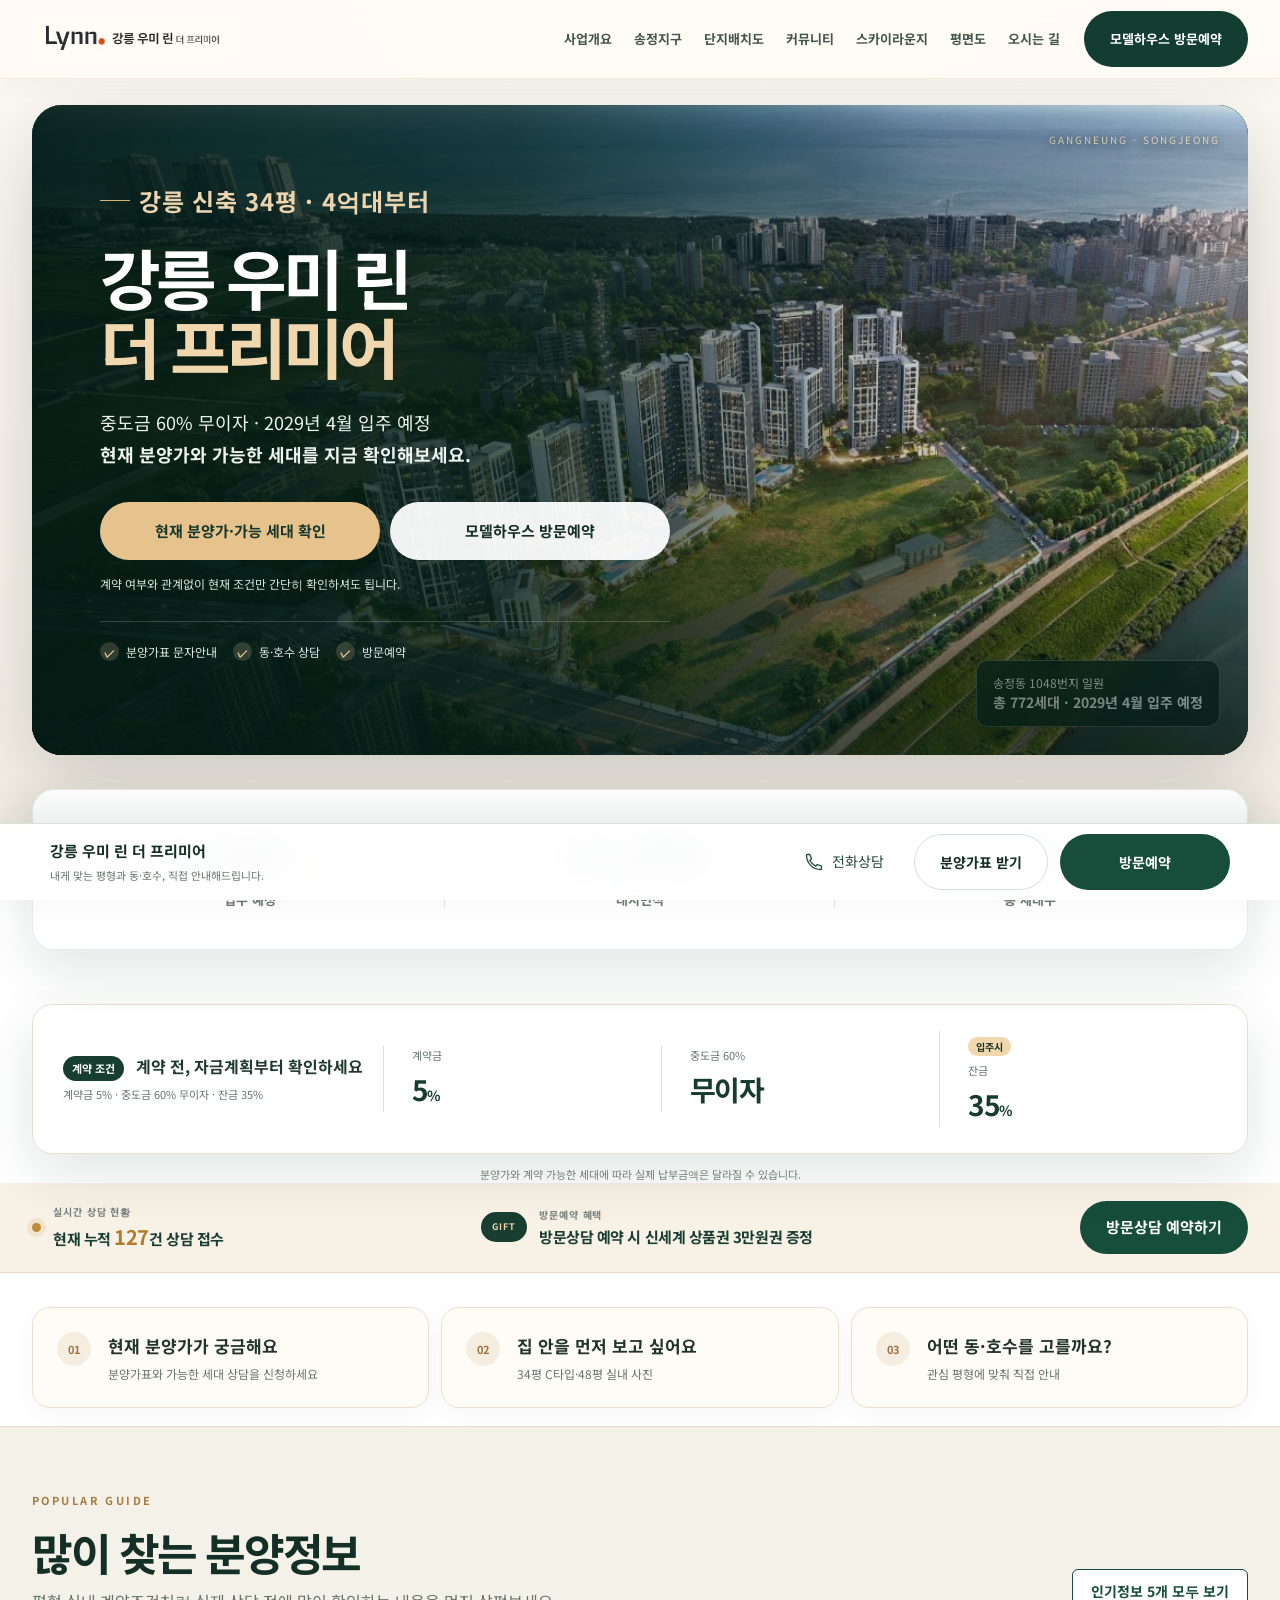
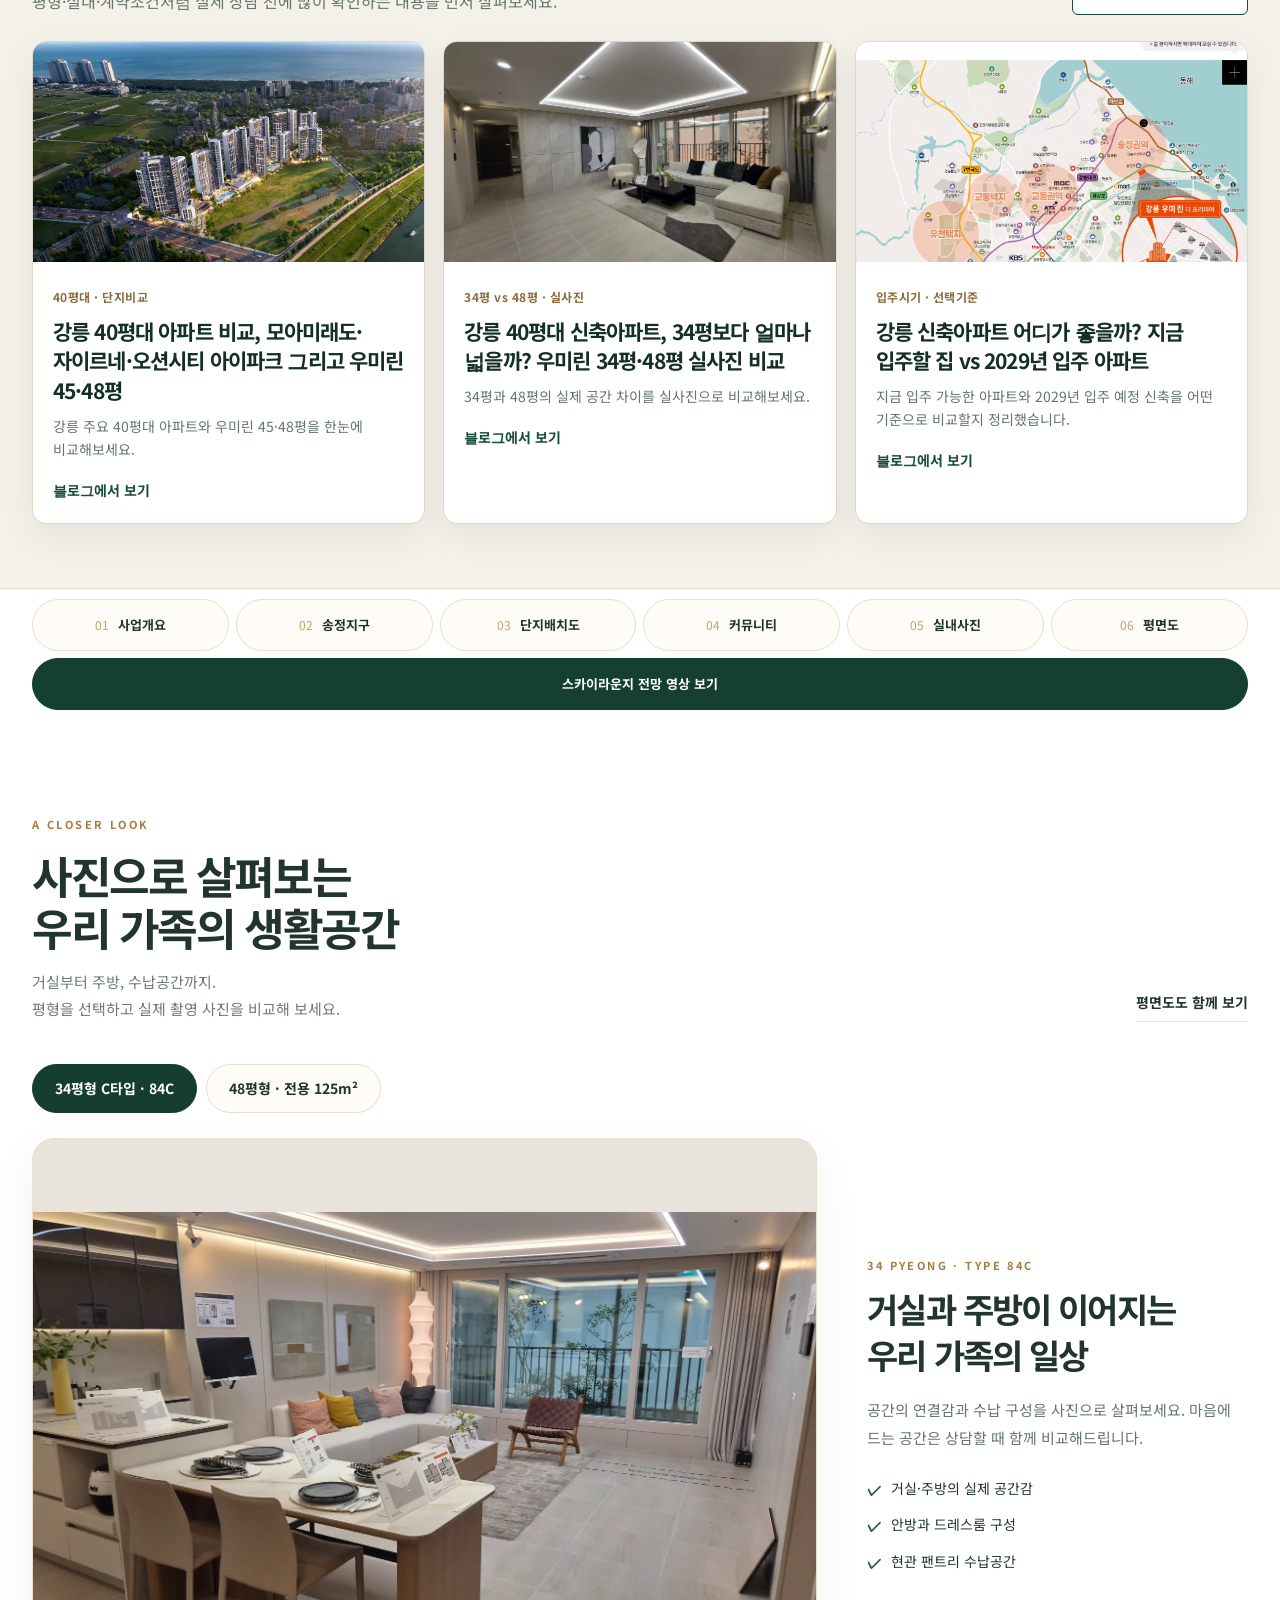
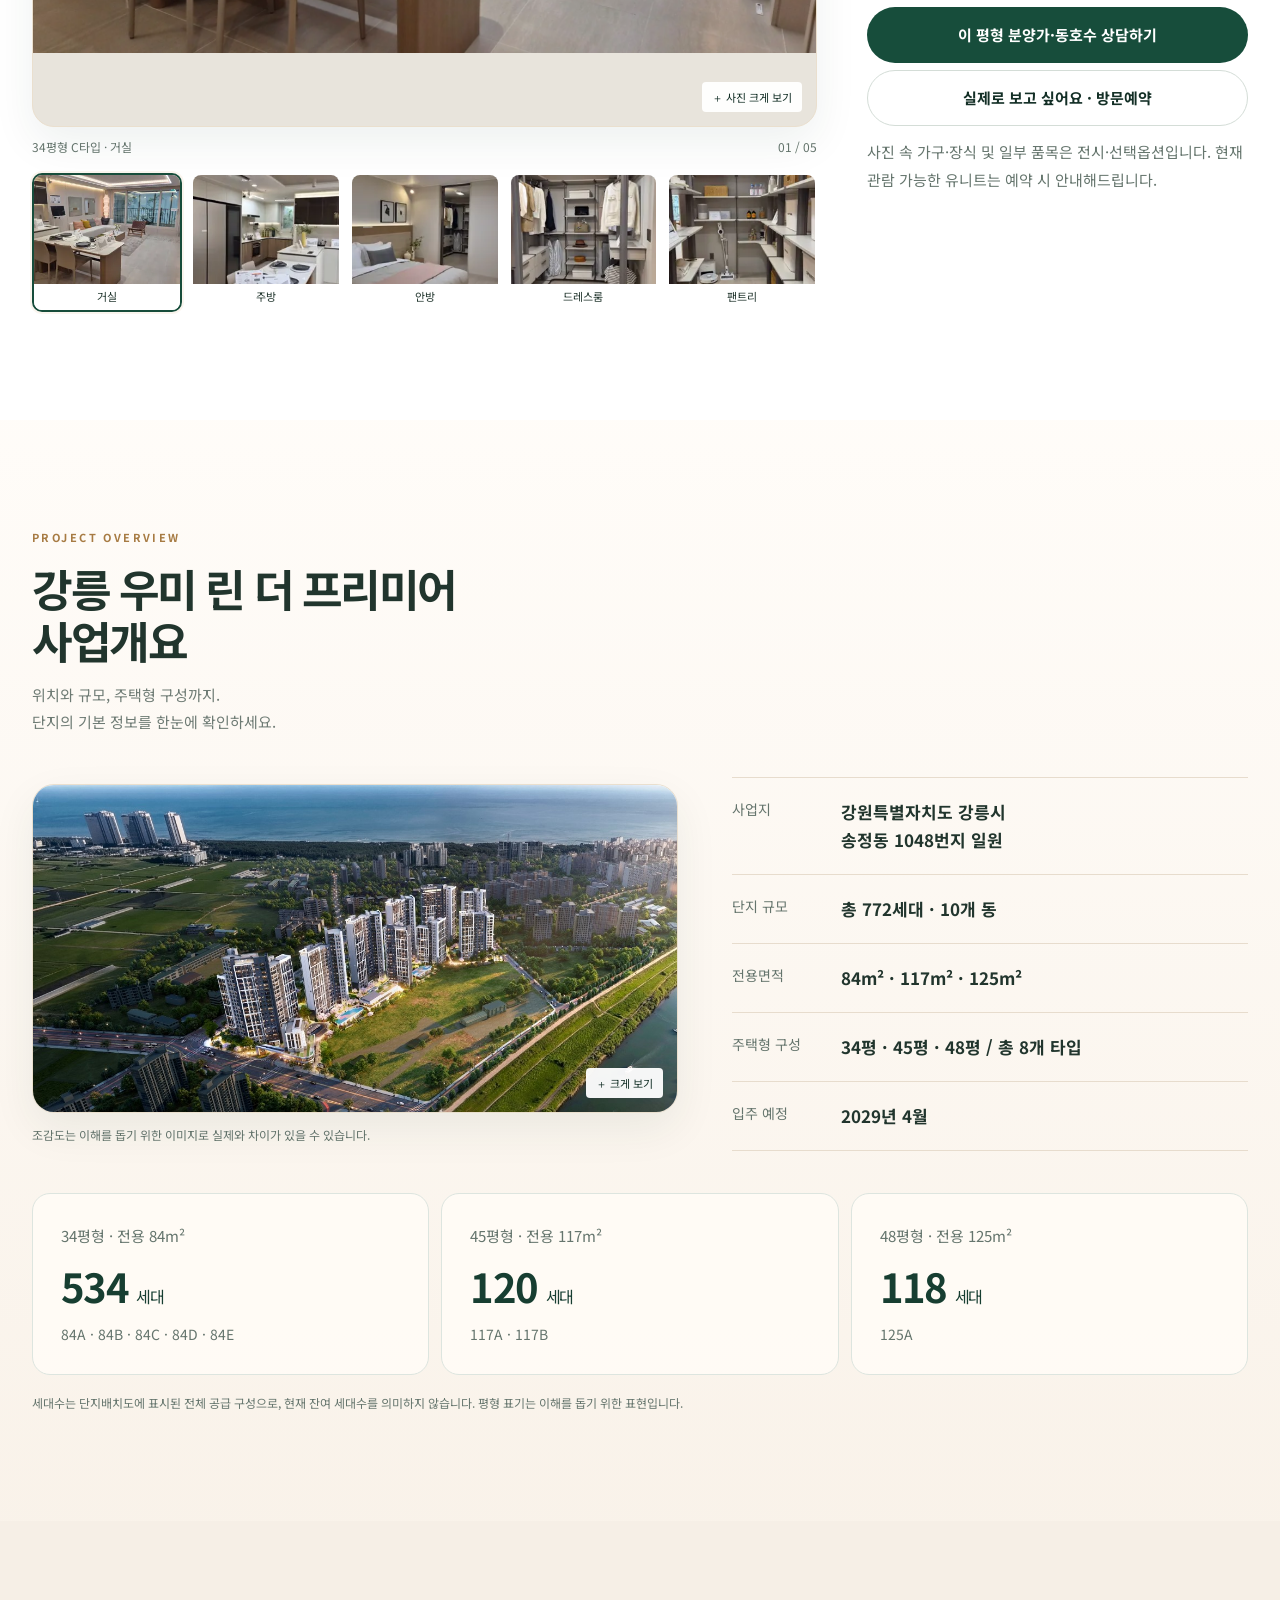
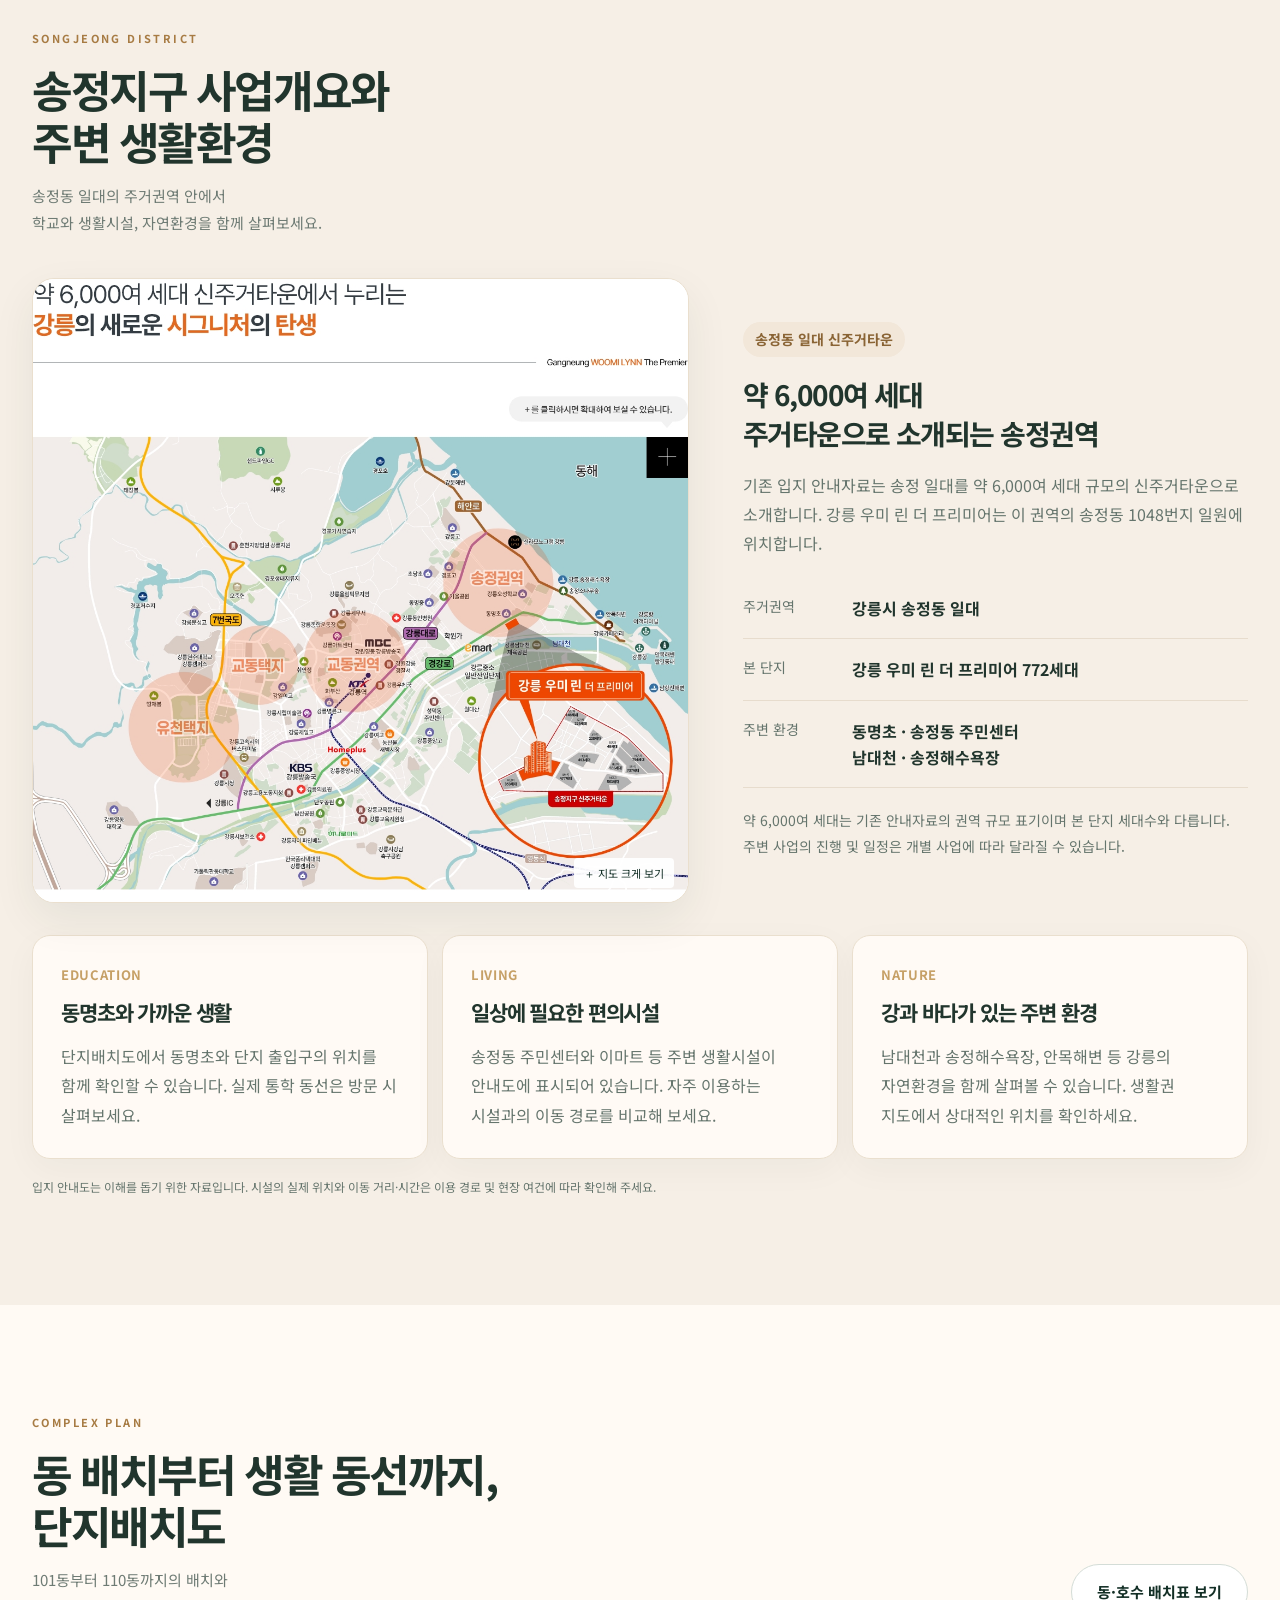
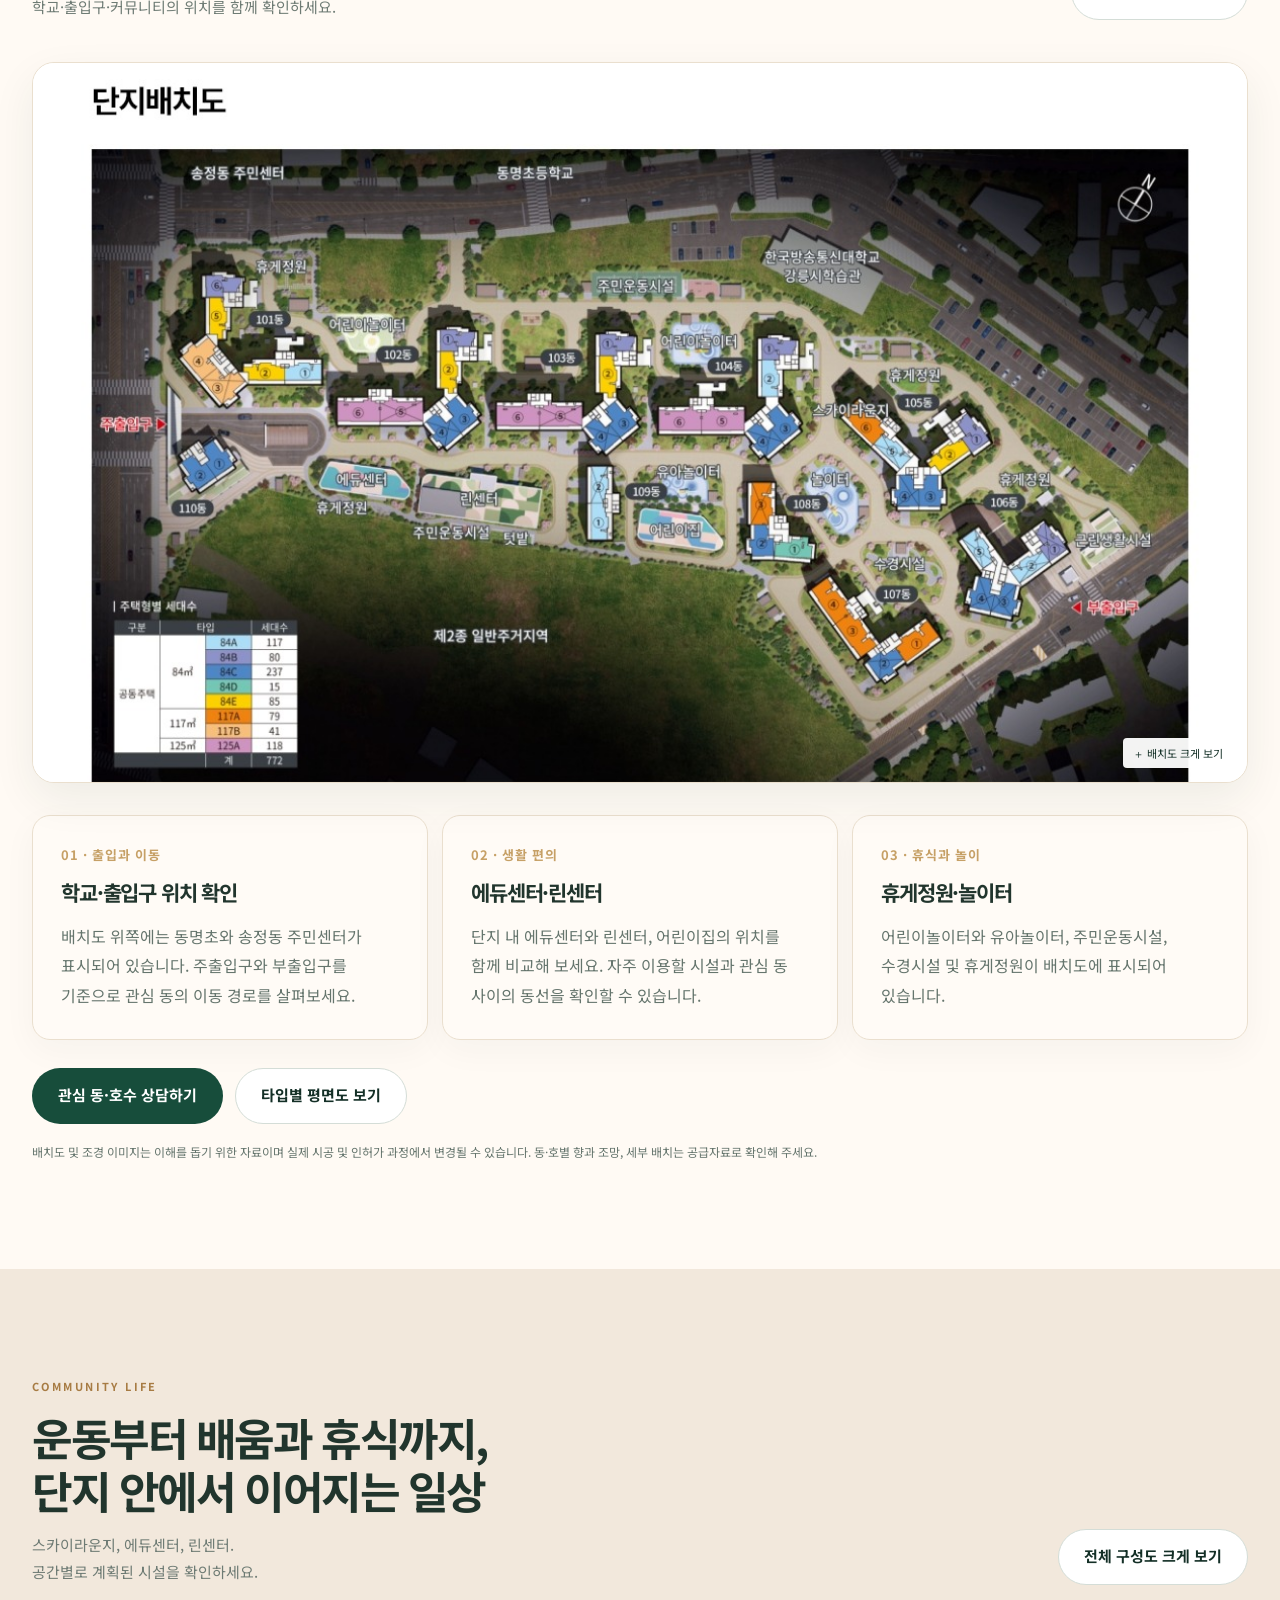
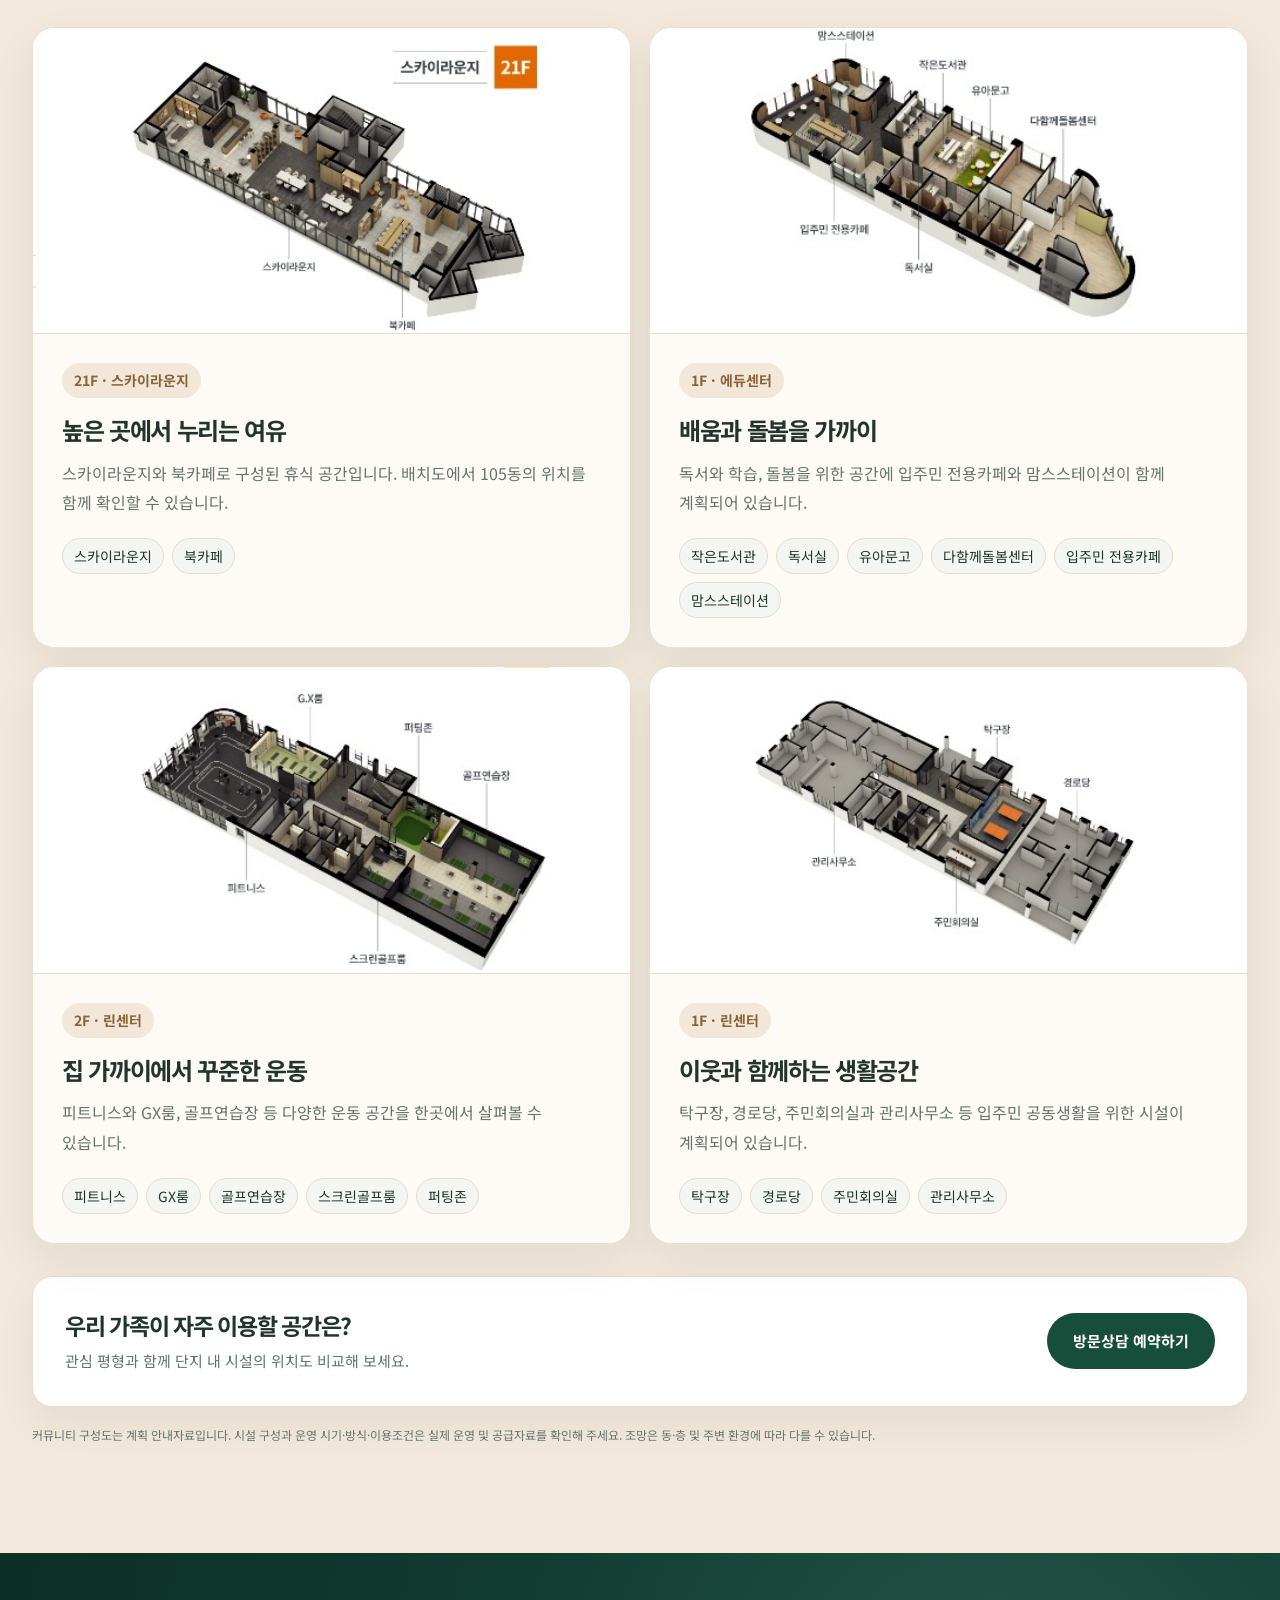
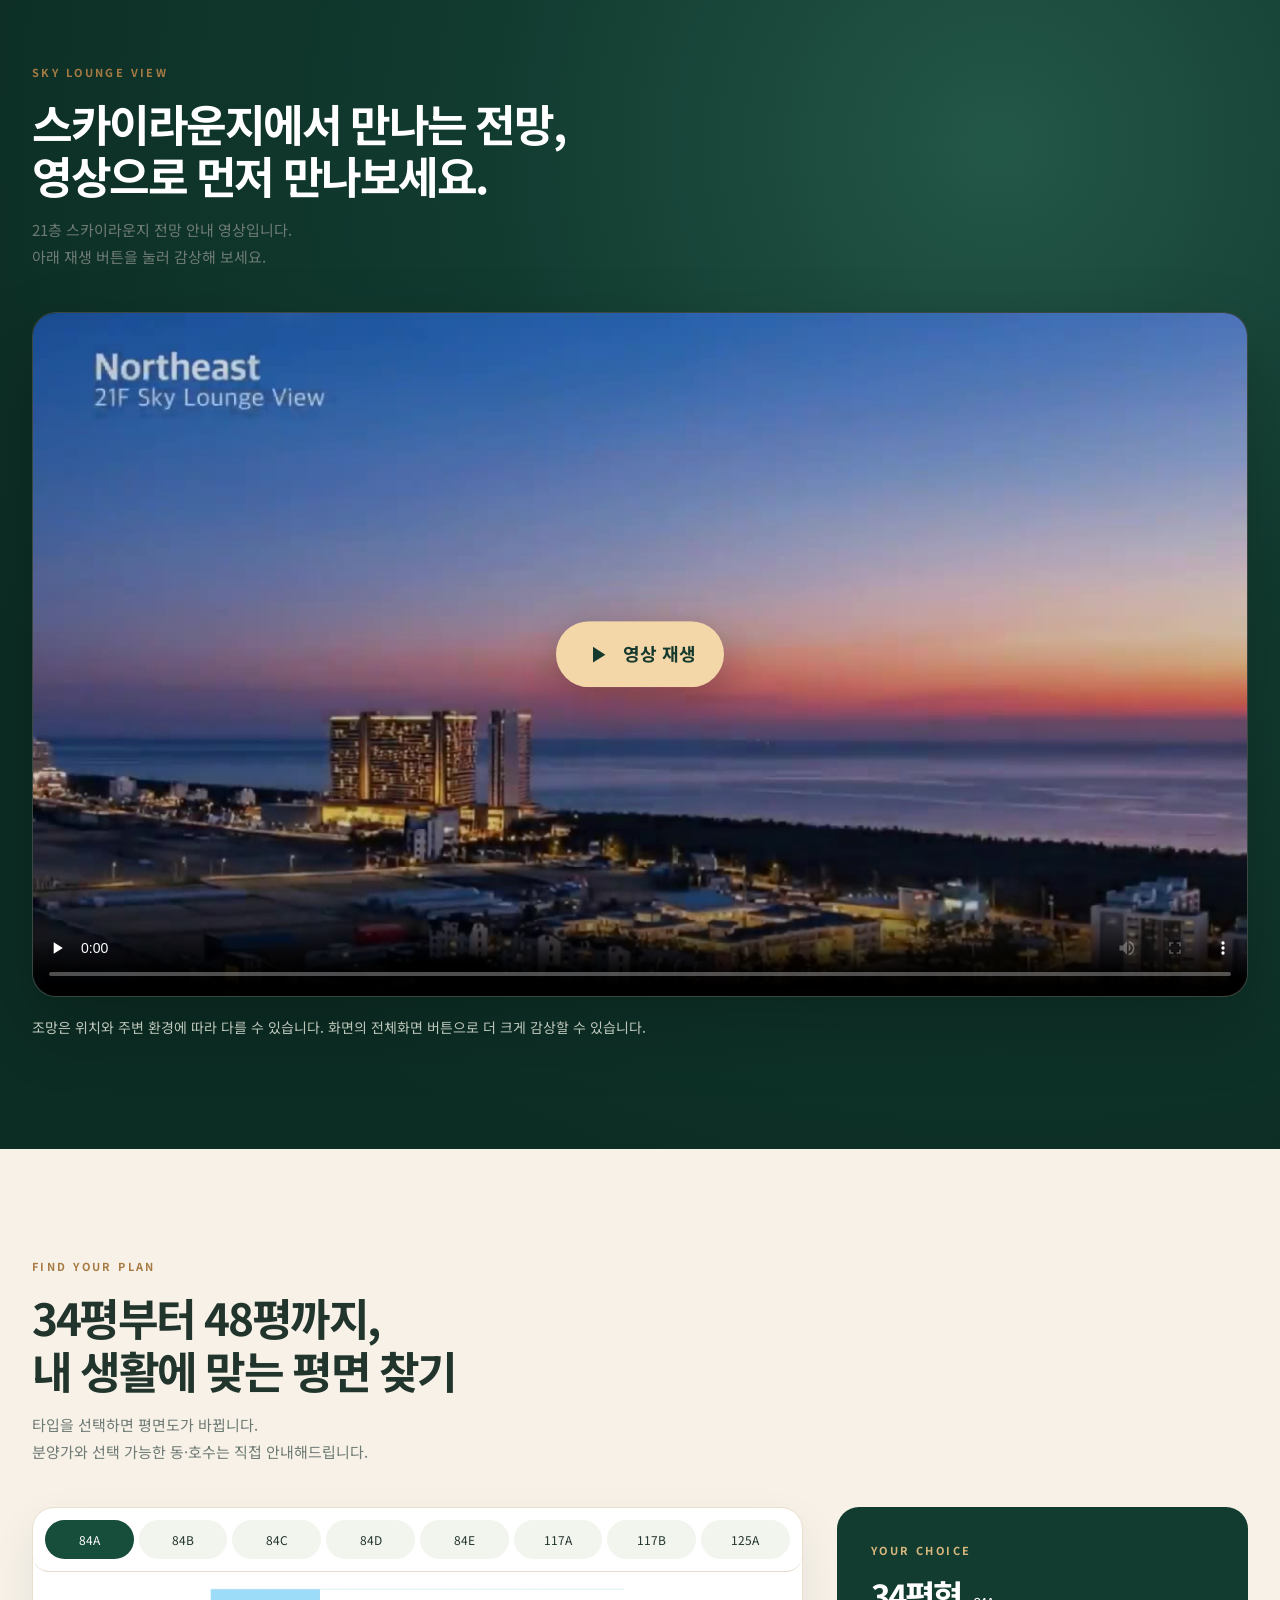
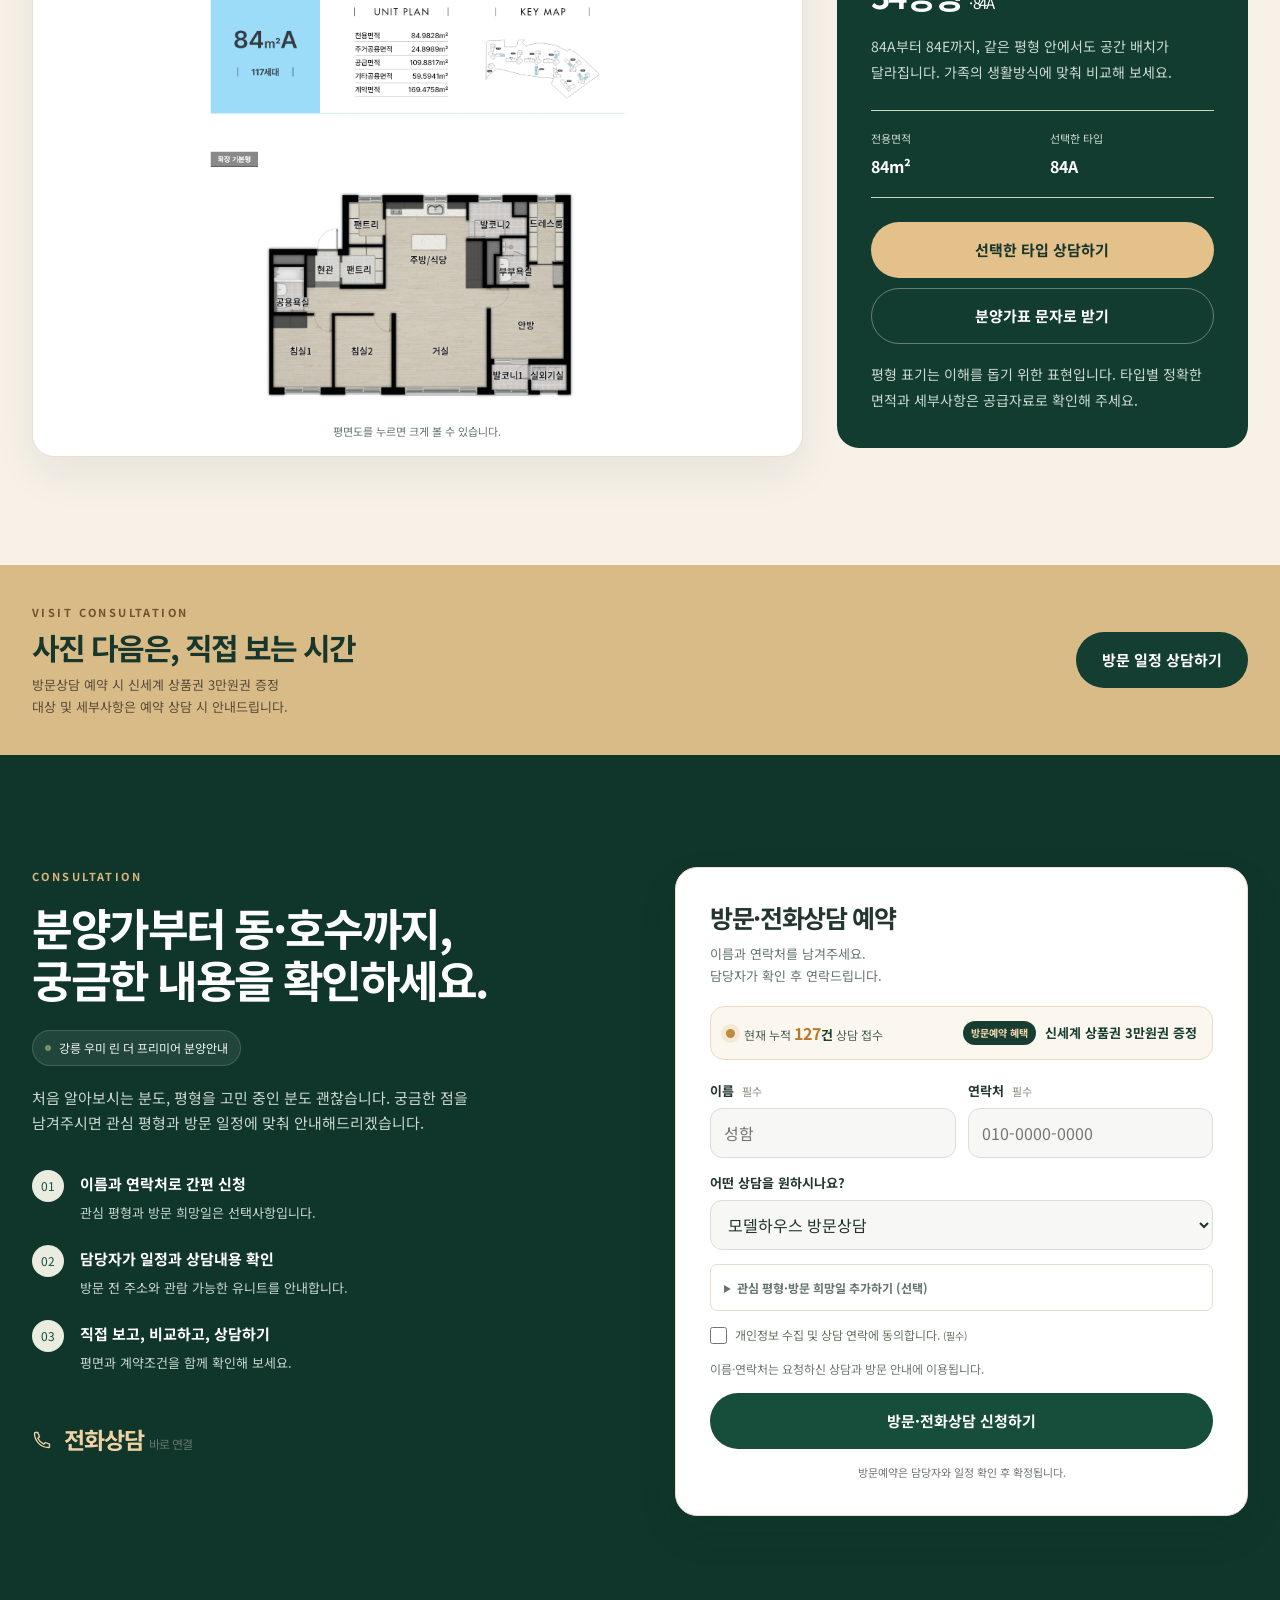
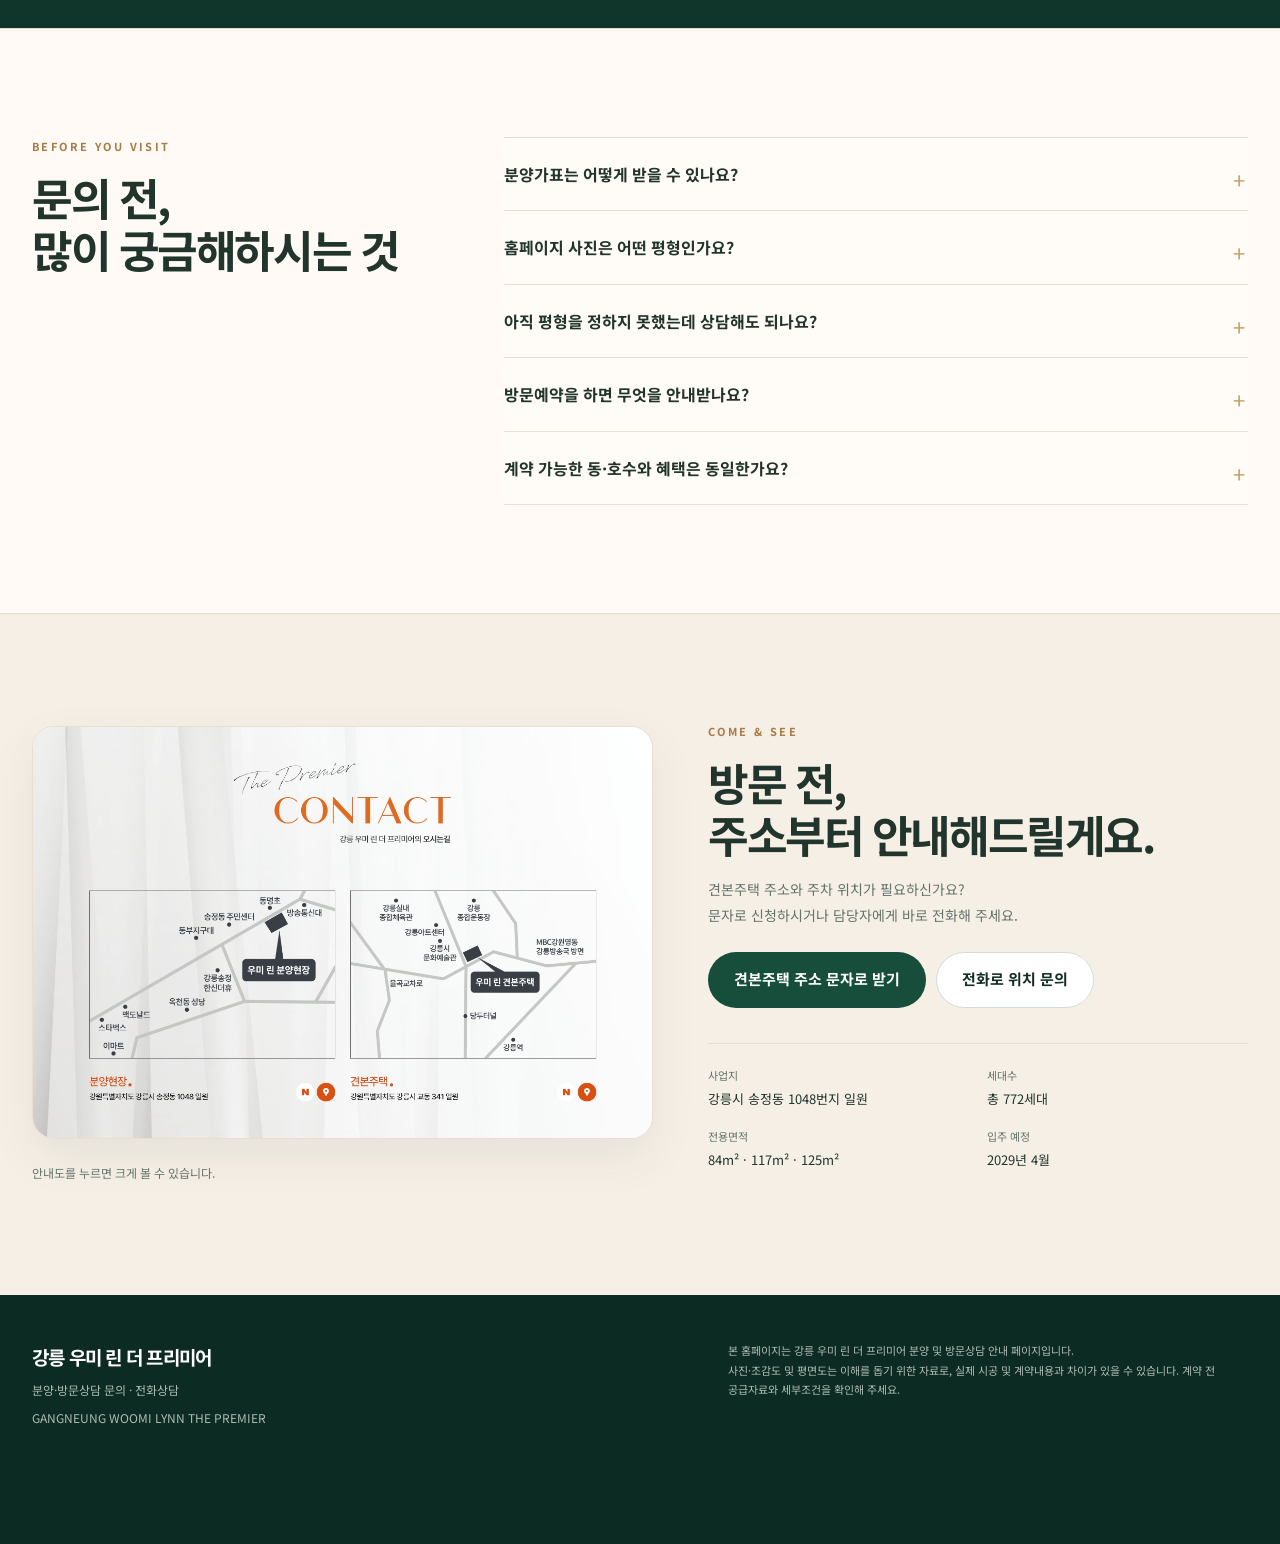
==== commit 3abb6252: "Add files via upload" ====
--- a/index.html
+++ b/index.html
@@ -70,10 +70,10 @@
 <noscript><p class="no-script">온라인 신청은 자바스크립트가 필요합니다. 전화상담은 <a href="tel:033-920-0110">전화상담 버튼</a>을 이용해 주세요.</p></noscript>
 <main id="main">
   <section id="top" class="hero"><div class="wrap hero-grid">
-    <div class="hero-copy"><p class="hero-kicker">강릉 신축 34평 · 4억 중반부터</p>
+    <div class="hero-copy"><p class="hero-kicker">강릉 신축 34평 · 4억대부터</p>
       <h1>강릉 우미 린<br><span>더 프리미어</span></h1>
-      <p class="hero-lead">중도금 60% 무이자 · 2029년 4월 입주 예정<br>10월 계약금 완납 시 연 10% 이자지원<br>현재 분양가와 선택 가능한 세대를 확인해보세요.</p>
-      <div class="hero-actions"><button type="button" class="btn btn-primary" data-inquiry="price" data-position="hero">분양가·가능 세대 확인</button><button type="button" class="btn btn-light" data-inquiry="visit" data-position="hero">모델하우스 방문예약</button></div>
+      <p class="hero-lead">중도금 60% 무이자 · 2029년 4월 입주 예정<br><strong>현재 분양가와 가능한 세대를 지금 확인해보세요.</strong></p>
+      <div class="hero-actions"><button type="button" class="btn btn-primary" data-inquiry="price" data-position="hero">현재 분양가·가능 세대 확인</button><button type="button" class="btn btn-light" data-inquiry="visit" data-position="hero">모델하우스 방문예약</button></div>
       <p class="hero-note">계약 여부와 관계없이 현재 조건만 간단히 확인하셔도 됩니다.</p><div class="hero-trust" aria-label="홈페이지 주요 안내"><span>분양가표 문자안내</span><span>동·호수 상담</span><span>방문예약</span></div>
     </div>
     <figure class="hero-photo"><img src="images/hero-aerial.jpg" width="1182" height="601" alt="강릉 우미 린 더 프리미어 전체 단지 조감도" fetchpriority="high"><span class="hero-photo-top">GANGNEUNG · SONGJEONG</span><figcaption class="photo-label">송정동 1048번지 일원<strong>총 772세대 · 2029년 4월 입주 예정</strong></figcaption></figure>
@@ -85,13 +85,13 @@
       <div class="statItem"><strong><span class="countUp" data-count="772">0</span><small>세대</small></strong><p>총 세대수</p></div>
     </div>
   </section>
-  <section class="benefit-strip" aria-label="계약 혜택 안내"><div class="wrap benefit-inner"><div class="benefit-title"><span class="benefit-month">10월 한정</span> 계약 전, 혜택부터 확인하세요<small>연 10% 이자지원은 10월까지만 적용</small></div><div class="benefit-item"><small>계약금</small><strong>5<span>%</span></strong></div><div class="benefit-item"><small>중도금 60%</small><strong>무이자</strong></div><div class="benefit-item benefit-interest"><span class="benefit-deadline">10월까지만</span><small>계약금 완납 시</small><strong>연 10<span>% 이자지원</span></strong></div></div><p class="benefit-note"><strong>10월까지만 연 10% 이자지원</strong> · 세부 적용조건은 상담 시 최신 내용을 확인해 주세요.</p></section>
+  <section class="benefit-strip" aria-label="계약 조건 안내"><div class="wrap benefit-inner"><div class="benefit-title"><span class="benefit-month">계약 조건</span> 계약 전, 자금계획부터 확인하세요<small>계약금 5% · 중도금 60% 무이자 · 잔금 35%</small></div><div class="benefit-item"><small>계약금</small><strong>5<span>%</span></strong></div><div class="benefit-item"><small>중도금 60%</small><strong>무이자</strong></div><div class="benefit-item benefit-interest"><span class="benefit-deadline">입주시</span><small>잔금</small><strong>35<span>%</span></strong></div></div><p class="benefit-note">분양가와 계약 가능한 세대에 따라 실제 납부금액은 달라질 수 있습니다.</p></section>
   <section class="live-consult-strip" aria-label="실시간 상담 현황과 방문예약 혜택"><div class="wrap live-consult-inner">
     <div class="live-consult-count" data-lead-count-wrap aria-live="polite"><span class="live-status-dot" aria-hidden="true"></span><div><small>실시간 상담 현황</small><strong>현재 누적 <span data-lead-count>127</span>건 상담 접수</strong></div></div>
-    <div class="live-consult-gift"><span class="gift-mark" aria-hidden="true">GIFT</span><div><small>방문예약 혜택</small><strong>방문상담 예약 시 신세계상품권 증정</strong></div></div>
+    <div class="live-consult-gift"><span class="gift-mark" aria-hidden="true">GIFT</span><div><small>방문예약 혜택</small><strong>방문상담 예약 시 신세계 상품권 3만원권 증정</strong></div></div>
     <button type="button" class="btn btn-primary" data-inquiry="visit" data-position="live-consult">방문상담 예약하기</button>
   </div></section>
-  <section class="path-section"><div class="wrap path-grid" aria-label="필요한 정보 선택"><button class="path-card" type="button" data-inquiry="price" data-position="quick-guide"><span class="path-number">01</span><span class="path-copy"><strong>분양가가 궁금해요</strong><small>분양가표를 문자로 신청하세요</small></span></button><a class="path-card" href="#interior"><span class="path-number">02</span><span class="path-copy"><strong>집 안을 먼저 보고 싶어요</strong><small>34평 C타입·48평 실내 사진</small></span></a><button class="path-card" type="button" data-inquiry="unit" data-position="quick-guide"><span class="path-number">03</span><span class="path-copy"><strong>어떤 동·호수를 고를까요?</strong><small>관심 평형에 맞춰 직접 안내</small></span></button></div></section>
+  <section class="path-section"><div class="wrap path-grid" aria-label="필요한 정보 선택"><button class="path-card" type="button" data-inquiry="price" data-position="quick-guide"><span class="path-number">01</span><span class="path-copy"><strong>현재 분양가가 궁금해요</strong><small>분양가표와 가능한 세대 상담을 신청하세요</small></span></button><a class="path-card" href="#interior"><span class="path-number">02</span><span class="path-copy"><strong>집 안을 먼저 보고 싶어요</strong><small>34평 C타입·48평 실내 사진</small></span></a><button class="path-card" type="button" data-inquiry="unit" data-position="quick-guide"><span class="path-number">03</span><span class="path-copy"><strong>어떤 동·호수를 고를까요?</strong><small>관심 평형에 맞춰 직접 안내</small></span></button></div></section>
 
   <section class="popular-info-section" aria-labelledby="popularInfoTitle">
     <div class="wrap">
@@ -164,8 +164,8 @@
   <p class="fine section-footnote" id="skylounge-note">조망은 위치와 주변 환경에 따라 다를 수 있습니다. 화면의 전체화면 버튼으로 더 크게 감상할 수 있습니다.</p>
 </div></section>
   <section id="floor" class="section"><div class="wrap"><div class="section-head"><div><span class="eyebrow">FIND YOUR PLAN</span><h2>34평부터 48평까지,<br>내 생활에 맞는 평면 찾기</h2><p>타입을 선택하면 평면도가 바뀝니다.<br>분양가와 선택 가능한 동·호수는 직접 안내해드립니다.</p></div></div><div class="plan-layout"><div class="plan-card"><div class="plan-tabs" role="tablist" aria-label="평면도 타입 선택"><button type="button" id="floor-tab-84a" role="tab" aria-selected="true" aria-controls="floor-panel" tabindex="0" data-floor="84A">84A</button><button type="button" id="floor-tab-84b" role="tab" aria-selected="false" aria-controls="floor-panel" tabindex="-1" data-floor="84B">84B</button><button type="button" id="floor-tab-84c" role="tab" aria-selected="false" aria-controls="floor-panel" tabindex="-1" data-floor="84C">84C</button><button type="button" id="floor-tab-84d" role="tab" aria-selected="false" aria-controls="floor-panel" tabindex="-1" data-floor="84D">84D</button><button type="button" id="floor-tab-84e" role="tab" aria-selected="false" aria-controls="floor-panel" tabindex="-1" data-floor="84E">84E</button><button type="button" id="floor-tab-117a" role="tab" aria-selected="false" aria-controls="floor-panel" tabindex="-1" data-floor="117A">117A</button><button type="button" id="floor-tab-117b" role="tab" aria-selected="false" aria-controls="floor-panel" tabindex="-1" data-floor="117B">117B</button><button type="button" id="floor-tab-125a" role="tab" aria-selected="false" aria-controls="floor-panel" tabindex="-1" data-floor="125A">125A</button></div><div role="tabpanel" id="floor-panel" aria-labelledby="floor-tab-84a"><button type="button" class="plan-image" data-image-open aria-label="선택한 평면도 크게 보기"><img id="floorImage" src="images/floor84a.jpg" alt="84A 타입 평면도" loading="lazy" decoding="async"></button><p class="plan-help">평면도를 누르면 크게 볼 수 있습니다.</p></div></div><aside class="plan-summary"><span class="eyebrow">YOUR CHOICE</span><h3 id="planTitle">34평형 <small>· 84A</small></h3><p id="planDescription">84A부터 84E까지, 같은 평형 안에서도 공간 배치가 달라집니다. 가족의 생활방식에 맞춰 비교해 보세요.</p><dl class="plan-specs"><div><dt>전용면적</dt><dd id="planArea">84m²</dd></div><div><dt>선택한 타입</dt><dd id="planType">84A</dd></div></dl><button type="button" class="btn btn-primary btn-wide" id="planInquiry" data-inquiry="unit" data-size="34평형" data-type="84A" data-position="floor">선택한 타입 상담하기</button><button type="button" class="btn btn-light btn-wide" id="planPrice" data-inquiry="price" data-size="34평형" data-type="84A" data-position="floor">분양가표 문자로 받기</button><p class="fine section-footnote">평형 표기는 이해를 돕기 위한 표현입니다. 타입별 정확한 면적과 세부사항은 공급자료로 확인해 주세요.</p></aside></div></div></section>
-  <section id="visit-gift" class="visit-band"><div class="wrap visit-band-inner"><div><span class="eyebrow">VISIT CONSULTATION</span><h3>사진 다음은, 직접 보는 시간</h3><p>방문상담 예약 고객 신세계상품권 증정<br>대상 및 세부사항은 예약 상담 시 안내드립니다.</p></div><button type="button" class="btn btn-primary" data-inquiry="visit" data-position="visit-benefit">방문 일정 상담하기</button></div></section>
-  <section id="reservation" class="section"><div class="wrap advisor-layout"><div class="advisor-copy"><span class="eyebrow">CONSULTATION</span><h2>분양가부터 동·호수까지,<br>궁금한 내용을 확인하세요.</h2><div class="advisor-tag"><span aria-hidden="true"></span>강릉 우미 린 더 프리미어 분양안내</div><p>처음 알아보시는 분도, 평형을 고민 중인 분도 괜찮습니다. 궁금한 점을 남겨주시면 관심 평형과 방문 일정에 맞춰 안내해드리겠습니다.</p><ol class="advisor-steps"><li><span class="step-number">01</span><div><strong>이름과 연락처로 간편 신청</strong><p>관심 평형과 방문 희망일은 선택사항입니다.</p></div></li><li><span class="step-number">02</span><div><strong>담당자가 일정과 상담내용 확인</strong><p>방문 전 주소와 관람 가능한 유니트를 안내합니다.</p></div></li><li><span class="step-number">03</span><div><strong>직접 보고, 비교하고, 상담하기</strong><p>평면과 계약조건을 함께 확인해 보세요.</p></div></li></ol><a class="advisor-phone" href="tel:033-920-0110" data-position="advisor"><svg class="icon" viewBox="0 0 24 24" aria-hidden="true"><path d="M7 3H4a1 1 0 0 0-1 1c0 9.4 7.6 17 17 17a1 1 0 0 0 1-1v-3l-5-2-2 2a15 15 0 0 1-7-7l2-2-2-5Z"/></svg><span>전화상담 <small>바로 연결</small></span></a></div><div class="form-card"><h3>방문·전화상담 예약</h3><p class="form-intro">이름과 연락처를 남겨주세요.<br>담당자가 확인 후 연락드립니다.</p><div class="form-live-benefit" data-lead-count-wrap aria-live="polite"><div><span class="live-status-dot" aria-hidden="true"></span><span>현재 누적 <strong><span data-lead-count>127</span>건</strong> 상담 접수</span></div><div><span class="form-gift-badge">방문예약 혜택</span><strong>신세계상품권 증정</strong></div></div><form id="leadForm" class="lead-form" data-lead-form data-kind="visit"><input type="hidden" name="entryPoint" value="reservation-form"><div class="form-row">
+  <section id="visit-gift" class="visit-band"><div class="wrap visit-band-inner"><div><span class="eyebrow">VISIT CONSULTATION</span><h3>사진 다음은, 직접 보는 시간</h3><p>방문상담 예약 시 신세계 상품권 3만원권 증정<br>대상 및 세부사항은 예약 상담 시 안내드립니다.</p></div><button type="button" class="btn btn-primary" data-inquiry="visit" data-position="visit-benefit">방문 일정 상담하기</button></div></section>
+  <section id="reservation" class="section"><div class="wrap advisor-layout"><div class="advisor-copy"><span class="eyebrow">CONSULTATION</span><h2>분양가부터 동·호수까지,<br>궁금한 내용을 확인하세요.</h2><div class="advisor-tag"><span aria-hidden="true"></span>강릉 우미 린 더 프리미어 분양안내</div><p>처음 알아보시는 분도, 평형을 고민 중인 분도 괜찮습니다. 궁금한 점을 남겨주시면 관심 평형과 방문 일정에 맞춰 안내해드리겠습니다.</p><ol class="advisor-steps"><li><span class="step-number">01</span><div><strong>이름과 연락처로 간편 신청</strong><p>관심 평형과 방문 희망일은 선택사항입니다.</p></div></li><li><span class="step-number">02</span><div><strong>담당자가 일정과 상담내용 확인</strong><p>방문 전 주소와 관람 가능한 유니트를 안내합니다.</p></div></li><li><span class="step-number">03</span><div><strong>직접 보고, 비교하고, 상담하기</strong><p>평면과 계약조건을 함께 확인해 보세요.</p></div></li></ol><a class="advisor-phone" href="tel:033-920-0110" data-position="advisor"><svg class="icon" viewBox="0 0 24 24" aria-hidden="true"><path d="M7 3H4a1 1 0 0 0-1 1c0 9.4 7.6 17 17 17a1 1 0 0 0 1-1v-3l-5-2-2 2a15 15 0 0 1-7-7l2-2-2-5Z"/></svg><span>전화상담 <small>바로 연결</small></span></a></div><div class="form-card"><h3>방문·전화상담 예약</h3><p class="form-intro">이름과 연락처를 남겨주세요.<br>담당자가 확인 후 연락드립니다.</p><div class="form-live-benefit" data-lead-count-wrap aria-live="polite"><div><span class="live-status-dot" aria-hidden="true"></span><span>현재 누적 <strong><span data-lead-count>127</span>건</strong> 상담 접수</span></div><div><span class="form-gift-badge">방문예약 혜택</span><strong>신세계 상품권 3만원권 증정</strong></div></div><form id="leadForm" class="lead-form" data-lead-form data-kind="visit"><input type="hidden" name="entryPoint" value="reservation-form"><div class="form-row">
       <label class="field" for="visit-name"><span>이름 <em>필수</em></span><input id="visit-name" name="name" type="text" placeholder="성함" required autocomplete="name" maxlength="40"></label>
       <label class="field" for="visit-phone"><span>연락처 <em>필수</em></span><input id="visit-phone" name="phone" type="tel" placeholder="010-0000-0000" required autocomplete="tel" inputmode="tel" maxlength="20"></label>
     </div><label class="field" for="visit-kind"><span>어떤 상담을 원하시나요?</span><select id="visit-kind" name="consultType"><option>모델하우스 방문상담</option><option>전화상담</option><option>분양가 상담</option></select></label><details class="optional-fields"><summary>관심 평형·방문 희망일 추가하기 (선택)</summary><div class="optional-inner">
@@ -174,13 +174,24 @@
       <div class="form-row"><label class="field" for="visit-date"><span>방문 희망일 <em>선택</em></span><input id="visit-date" name="visitDate" type="date"></label><label class="field" for="visit-time"><span>방문 희망 시간 <em>선택</em></span><select id="visit-time" name="visitTime"><option value="">시간 선택</option><option>10:00</option><option>10:30</option><option>11:00</option><option>11:30</option><option>12:00</option><option>12:30</option><option>13:00</option><option>13:30</option><option>14:00</option><option>14:30</option><option>15:00</option><option>15:30</option><option>16:00</option><option>16:30</option><option>17:00</option><option>17:30</option><option>18:00</option><option>18:30</option></select></label></div>
       <label class="field" for="visit-message"><span>궁금한 내용 <em>선택</em></span><textarea id="visit-message" name="note" rows="2" placeholder="동·호수, 계약조건 등 궁금한 점을 남겨주세요." maxlength="1000"></textarea></label>
     </div></details><label class="agree" for="visit-agree"><input id="visit-agree" name="privacyConsent" type="checkbox" value="동의" required><span>개인정보 수집 및 상담 연락에 동의합니다. <small>(필수)</small></span></label><p class="fine">이름·연락처는 요청하신 상담과 방문 안내에 이용됩니다.</p><p class="form-error" role="alert" hidden></p><button type="submit" class="btn btn-primary btn-wide"><span class="btnText">방문·전화상담 신청하기</span><span class="loadingDot" aria-hidden="true"></span></button><p class="form-note">방문예약은 담당자와 일정 확인 후 확정됩니다.</p></form></div></div></section>
-  <section class="section faq-section"><div class="wrap faq-layout"><div><span class="eyebrow">BEFORE YOU VISIT</span><h2>문의 전,<br>많이 궁금해하시는 것</h2></div><div class="faq-list"><details><summary>분양가표는 어떻게 받을 수 있나요?</summary><p>‘분양가표 문자로 받기’에서 이름과 연락처를 입력해 주세요. 입력하신 번호로 분양가표 확인 링크를 안내합니다. 동·호수별 가격과 적용조건은 상담을 통해 확인하실 수 있습니다. <button type="button" data-inquiry="price" data-position="faq">분양가표 신청하기</button></p></details><details><summary>홈페이지 사진은 어떤 평형인가요?</summary><p>실제 촬영한 34평형 C타입과 48평형 사진을 소개합니다. 가구·장식과 일부 품목은 전시·선택옵션일 수 있습니다. 현재 관람 가능한 유니트는 방문예약 시 안내해드립니다.</p></details><details><summary>아직 평형을 정하지 못했는데 상담해도 되나요?</summary><p>네. 34평·45평·48평 평면도를 함께 비교하며 생활방식과 관심조건에 맞는 선택을 도와드립니다. 관심 평형을 선택하지 않고 이름과 연락처만 남겨주셔도 됩니다.</p></details><details><summary>방문예약을 하면 무엇을 안내받나요?</summary><p>담당자가 방문 가능 일정과 견본주택 위치, 관람 가능한 유니트를 안내해드립니다. 방문상담 예약 고객 상품권 증정의 대상과 세부사항도 함께 확인해 주세요.</p></details><details><summary>계약 가능한 동·호수와 혜택은 동일한가요?</summary><p>계약 가능 여부와 세부조건은 달라질 수 있습니다. 관심 평형과 타입을 알려주시면 현재 안내 가능한 내용을 확인해드립니다. <button type="button" data-inquiry="unit" data-position="faq">동·호수 문의하기</button></p></details></div></div></section>
+  <section class="section faq-section"><div class="wrap faq-layout"><div><span class="eyebrow">BEFORE YOU VISIT</span><h2>문의 전,<br>많이 궁금해하시는 것</h2></div><div class="faq-list"><details><summary>분양가표는 어떻게 받을 수 있나요?</summary><p>‘분양가표 문자로 받기’에서 이름과 연락처를 입력해 주세요. 입력하신 번호로 분양가표 확인 링크를 안내합니다. 동·호수별 가격과 적용조건은 상담을 통해 확인하실 수 있습니다. <button type="button" data-inquiry="price" data-position="faq">분양가표 신청하기</button></p></details><details><summary>홈페이지 사진은 어떤 평형인가요?</summary><p>실제 촬영한 34평형 C타입과 48평형 사진을 소개합니다. 가구·장식과 일부 품목은 전시·선택옵션일 수 있습니다. 현재 관람 가능한 유니트는 방문예약 시 안내해드립니다.</p></details><details><summary>아직 평형을 정하지 못했는데 상담해도 되나요?</summary><p>네. 34평·45평·48평 평면도를 함께 비교하며 생활방식과 관심조건에 맞는 선택을 도와드립니다. 관심 평형을 선택하지 않고 이름과 연락처만 남겨주셔도 됩니다.</p></details><details><summary>방문예약을 하면 무엇을 안내받나요?</summary><p>담당자가 방문 가능 일정과 견본주택 위치, 관람 가능한 유니트를 안내해드립니다. 방문상담 예약 시 신세계 상품권 3만원권 증정 관련 세부사항도 함께 확인해 주세요.</p></details><details><summary>계약 가능한 동·호수와 혜택은 동일한가요?</summary><p>계약 가능 여부와 세부조건은 달라질 수 있습니다. 관심 평형과 타입을 알려주시면 현재 안내 가능한 내용을 확인해드립니다. <button type="button" data-inquiry="unit" data-position="faq">동·호수 문의하기</button></p></details></div></div></section>
   <section id="contact-map" class="section"><div class="wrap location-layout"><div><button type="button" class="location-image" data-image-src="images/directions.jpg" data-image-title="견본주택 오시는 길" aria-label="오시는 길 안내도 크게 보기"><img src="images/directions.jpg" alt="강릉 우미 린 더 프리미어 견본주택 오시는 길" loading="lazy" decoding="async"></button><p class="fine section-footnote">안내도를 누르면 크게 볼 수 있습니다.</p></div><div class="location-copy"><span class="eyebrow">COME & SEE</span><h2>방문 전,<br>주소부터 안내해드릴게요.</h2><p>견본주택 주소와 주차 위치가 필요하신가요?<br>문자로 신청하시거나 담당자에게 바로 전화해 주세요.</p><div class="location-actions"><button type="button" class="btn btn-primary" data-inquiry="address" data-position="location">견본주택 주소 문자로 받기</button><a href="tel:033-920-0110" class="btn btn-light" data-position="location">전화로 위치 문의</a></div><dl class="project-details"><div><dt>사업지</dt><dd>강릉시 송정동 1048번지 일원</dd></div><div><dt>세대수</dt><dd>총 772세대</dd></div><div><dt>전용면적</dt><dd>84m² · 117m² · 125m²</dd></div><div><dt>입주 예정</dt><dd>2029년 4월</dd></div></dl></div></div></section>
 </main>
 <footer class="site-footer"><div class="wrap footer-inner"><div><strong>강릉 우미 린 더 프리미어</strong><p>분양·방문상담 문의 · <a href="tel:033-920-0110" data-position="footer">전화상담</a></p><p>GANGNEUNG WOOMI LYNN THE PREMIER</p></div><div class="footer-note">본 홈페이지는 강릉 우미 린 더 프리미어 분양 및 방문상담 안내 페이지입니다.<br>사진·조감도 및 평면도는 이해를 돕기 위한 자료로, 실제 시공 및 계약내용과 차이가 있을 수 있습니다. 계약 전 공급자료와 세부조건을 확인해 주세요.</div></div></footer>
-<div class="live-lead-float" data-lead-count-wrap aria-live="polite"><span class="live-status-dot" aria-hidden="true"></span><span><strong>현재 <span data-lead-count>127</span>건 상담 접수</strong><small>방문예약 시 신세계상품권 증정</small></span></div>
+<div class="live-lead-float" data-lead-count-wrap aria-live="polite"><span class="live-status-dot" aria-hidden="true"></span><span><strong>현재 <span data-lead-count>127</span>건 상담 접수</strong><small>방문상담 예약 시 신세계 상품권 3만원권 증정</small></span></div>
 <nav class="mobile-bar" aria-label="빠른 상담"><div class="mobile-bar-inner"><div class="bar-copy"><strong>강릉 우미 린 더 프리미어</strong><small>내게 맞는 평형과 동·호수, 직접 안내해드립니다.</small></div><a class="bar-call" href="tel:033-920-0110" data-position="fixed-bar"><svg class="icon" viewBox="0 0 24 24" aria-hidden="true"><path d="M7 3H4a1 1 0 0 0-1 1c0 9.4 7.6 17 17 17a1 1 0 0 0 1-1v-3l-5-2-2 2a15 15 0 0 1-7-7l2-2-2-5Z"/></svg><span>전화상담</span></a><button type="button" class="btn btn-light" data-inquiry="price" data-position="fixed-bar">분양가표 받기</button><button type="button" class="btn btn-primary bar-visit" data-inquiry="visit" data-position="fixed-bar">방문예약</button></div></nav>
-<dialog id="leadDialog" class="lead-dialog" aria-labelledby="dialogTitle" aria-describedby="dialogDescription"><div class="dialog-inner"><button type="button" class="dialog-close" data-dialog-close aria-label="상담창 닫기">×</button><div id="dialogFormContent"><span class="eyebrow dialog-eyebrow">GANGNEUNG · THE PREMIER</span><h2 id="dialogTitle">분양가표를 문자로 받아보세요.</h2><p class="dialog-lead" id="dialogDescription">이름과 연락처를 남겨주시면 분양가표 확인 링크를 안내합니다.</p><div class="dialog-modes" aria-label="문의 종류 선택"><button type="button" data-dialog-kind="price" aria-pressed="true">분양가표</button><button type="button" data-dialog-kind="visit" aria-pressed="false">방문예약</button><button type="button" data-dialog-kind="unit" aria-pressed="false">동·호수 상담</button></div><form id="priceLeadForm" class="lead-form" data-lead-form data-kind="price"><input type="hidden" name="entryPoint" value=""><div class="form-row">
+
+<dialog id="visitGiftPopup" class="visit-gift-popup" aria-labelledby="visitGiftTitle">
+  <div class="visit-gift-popup-inner">
+    <button type="button" class="visit-gift-popup-close" data-gift-popup-close aria-label="팝업 닫기">×</button>
+    <span class="visit-gift-popup-kicker">방문상담 예약 고객 혜택</span>
+    <h2 id="visitGiftTitle">신세계 상품권<br><strong>3만원 증정</strong></h2>
+    <p>모델하우스 방문 전<br>원하시는 날짜와 시간을 예약해주세요.</p>
+    <button type="button" class="btn btn-primary btn-wide" data-gift-popup-reserve>방문예약하기</button>
+    <small>※ 방문상담 예약 고객 대상 · 세부사항은 상담 시 안내</small>
+  </div>
+</dialog>
+<dialog id="leadDialog" class="lead-dialog" aria-labelledby="dialogTitle" aria-describedby="dialogDescription"><div class="dialog-inner"><button type="button" class="dialog-close" data-dialog-close aria-label="상담창 닫기">×</button><div id="dialogFormContent"><span class="eyebrow dialog-eyebrow">GANGNEUNG · THE PREMIER</span><h2 id="dialogTitle">현재 분양가와 가능한 세대를 확인하세요.</h2><p class="dialog-lead" id="dialogDescription">이름과 연락처를 남겨주시면 분양가표 확인 링크와 상담 안내를 도와드립니다.</p><div class="dialog-modes" aria-label="문의 종류 선택"><button type="button" data-dialog-kind="price" aria-pressed="true">분양가표</button><button type="button" data-dialog-kind="visit" aria-pressed="false">방문예약</button><button type="button" data-dialog-kind="unit" aria-pressed="false">동·호수 상담</button></div><form id="priceLeadForm" class="lead-form" data-lead-form data-kind="price"><input type="hidden" name="entryPoint" value=""><div class="form-row">
       <label class="field" for="dialog-name"><span>이름 <em>필수</em></span><input id="dialog-name" name="name" type="text" placeholder="성함" required autocomplete="name" maxlength="40"></label>
       <label class="field" for="dialog-phone"><span>연락처 <em>필수</em></span><input id="dialog-phone" name="phone" type="tel" placeholder="010-0000-0000" required autocomplete="tel" inputmode="tel" maxlength="20"></label>
     </div><details class="optional-fields" id="dialogPreferences"><summary>관심 평형·방문 희망일 추가하기 (선택)</summary><div class="optional-inner">
@@ -188,7 +199,7 @@
       <label class="field" for="dialog-type"><span>관심 타입 <em>선택</em></span><select id="dialog-type" name="interestType" data-type-select><option value="">평형 선택 후 확인</option></select></label>
       <div class="form-row"><label class="field" for="dialog-date"><span>방문 희망일 <em>선택</em></span><input id="dialog-date" name="visitDate" type="date"></label><label class="field" for="dialog-time"><span>방문 희망 시간 <em>선택</em></span><select id="dialog-time" name="visitTime"><option value="">시간 선택</option><option>10:00</option><option>10:30</option><option>11:00</option><option>11:30</option><option>12:00</option><option>12:30</option><option>13:00</option><option>13:30</option><option>14:00</option><option>14:30</option><option>15:00</option><option>15:30</option><option>16:00</option><option>16:30</option><option>17:00</option><option>17:30</option><option>18:00</option><option>18:30</option></select></label></div>
       <label class="field" for="dialog-message"><span>궁금한 내용 <em>선택</em></span><textarea id="dialog-message" name="note" rows="2" placeholder="동·호수, 계약조건 등 궁금한 점을 남겨주세요." maxlength="1000"></textarea></label>
-    </div></details><label class="agree" for="dialog-agree"><input id="dialog-agree" name="privacyConsent" type="checkbox" value="동의" required><span>개인정보 수집 및 상담 연락에 동의합니다. <small>(필수)</small></span></label><p class="fine">이름·연락처는 요청하신 상담과 방문 안내에 이용됩니다.</p><p class="form-error" role="alert" hidden></p><button type="submit" class="btn btn-primary btn-wide"><span class="btnText">분양가표 문자로 받기</span><span class="loadingDot" aria-hidden="true"></span></button><p class="form-note" id="dialogFormNote">입력하신 연락처를 한 번 더 확인해 주세요.</p></form></div><div class="success-content" id="successContent" hidden><span class="success-icon" aria-hidden="true">✓</span><h2 id="successTitle" tabindex="-1">요청을 전송했어요.</h2><p class="dialog-lead" id="successDescription">담당자가 확인 후 연락드리겠습니다.</p><p class="fine">안내를 받지 못하셨다면 홈페이지의 전화상담 버튼을 이용해 주세요.</p><button type="button" class="btn btn-primary btn-wide" data-dialog-close>확인</button></div></div></dialog>
+    </div></details><label class="agree" for="dialog-agree"><input id="dialog-agree" name="privacyConsent" type="checkbox" value="동의" required><span>개인정보 수집 및 상담 연락에 동의합니다. <small>(필수)</small></span></label><p class="fine">이름·연락처는 요청하신 상담과 방문 안내에 이용됩니다.</p><p class="form-error" role="alert" hidden></p><button type="submit" class="btn btn-primary btn-wide"><span class="btnText">분양가·가능 세대 확인 요청</span><span class="loadingDot" aria-hidden="true"></span></button><p class="form-note" id="dialogFormNote">입력하신 연락처를 한 번 더 확인해 주세요.</p></form></div><div class="success-content" id="successContent" hidden><span class="success-icon" aria-hidden="true">✓</span><h2 id="successTitle" tabindex="-1">요청을 전송했어요.</h2><p class="dialog-lead" id="successDescription">담당자가 확인 후 연락드리겠습니다.</p><p class="fine">안내를 받지 못하셨다면 홈페이지의 전화상담 버튼을 이용해 주세요.</p><button type="button" class="btn btn-primary btn-wide" data-dialog-close>확인</button></div></div></dialog>
 <dialog id="imageDialog" class="image-dialog" aria-labelledby="imageCaption"><div class="dialog-inner"><button type="button" class="dialog-close" data-dialog-close aria-label="사진 닫기">×</button><div class="image-tools" aria-label="이미지 확대 축소"><button type="button" id="imageZoomOut" aria-label="이미지 축소">−</button><button type="button" id="imageZoomReset" aria-label="원래 크기로">100%</button><button type="button" id="imageZoomIn" aria-label="이미지 확대">＋</button><span>확대한 이미지는 밀어서 이동할 수 있습니다.</span></div><figure><div class="image-stage"><img id="largeImage" alt=""></div><figcaption id="imageCaption"></figcaption></figure></div></dialog>
 <script src="js/renewal.js?v=20261010-hero-stats" defer></script>
 
@@ -201,4 +212,30 @@
   });
 });
 </script>
+
+<script>
+document.addEventListener('DOMContentLoaded',function(){
+  var giftPopup=document.getElementById('visitGiftPopup');
+  if(!giftPopup) return;
+  var closeButtons=giftPopup.querySelectorAll('[data-gift-popup-close]');
+  closeButtons.forEach(function(btn){btn.addEventListener('click',function(){giftPopup.close();});});
+  giftPopup.addEventListener('click',function(e){if(e.target===giftPopup) giftPopup.close();});
+  var reserve=giftPopup.querySelector('[data-gift-popup-reserve]');
+  if(reserve){reserve.addEventListener('click',function(){
+    giftPopup.close();
+    var visitButton=document.querySelector('[data-inquiry="visit"]');
+    if(visitButton) visitButton.click();
+    if(typeof gtag==='function'){gtag('event','gift_popup_visit_click',{event_category:'lead'});}
+  });}
+  try{
+    if(!sessionStorage.getItem('visitGiftPopupShown')){
+      window.setTimeout(function(){
+        if(!giftPopup.open){giftPopup.showModal();sessionStorage.setItem('visitGiftPopupShown','1');}
+      },7000);
+    }
+  }catch(e){
+    window.setTimeout(function(){if(!giftPopup.open) giftPopup.showModal();},7000);
+  }
+});
+</script>
 </body></html>
--- a/css/julia-premium.css
+++ b/css/julia-premium.css
@@ -482,3 +482,16 @@
   .popular-info-card p{font-size:13px;margin:7px 0 10px}
 }
 @media(max-width:390px){.popular-info-card{grid-template-columns:104px minmax(0,1fr)}.popular-info-card img{width:104px}.popular-info-card>div{padding:14px 12px}.popular-info-card p{display:none}}
+
+
+/* 2026-11-01 conversion popup: visit reservation gift */
+.visit-gift-popup{padding:0;border:0;border-radius:22px;max-width:min(430px,calc(100vw - 30px));width:100%;background:transparent;box-shadow:0 24px 70px rgba(14,56,44,.28)}
+.visit-gift-popup::backdrop{background:rgba(10,28,22,.58);backdrop-filter:blur(3px)}
+.visit-gift-popup-inner{position:relative;padding:34px 30px 28px;background:#fff;border:1px solid rgba(198,160,102,.45);border-radius:22px;text-align:center;color:#21352d}
+.visit-gift-popup-close{position:absolute;right:14px;top:12px;width:38px;height:38px;border:0;background:transparent;color:#6b786f;font-size:28px;line-height:1;cursor:pointer}
+.visit-gift-popup-kicker{display:inline-flex;padding:6px 11px;border-radius:999px;background:#173e31;color:#fff;font-size:12px;font-weight:800}
+.visit-gift-popup h2{margin:16px 0 10px;font-size:34px;line-height:1.18;letter-spacing:-.05em;color:#173e31}
+.visit-gift-popup h2 strong{color:#a77b43;font-size:1.12em}
+.visit-gift-popup p{margin:0 0 20px;color:#6b786f;font-size:15px;line-height:1.65}
+.visit-gift-popup small{display:block;margin-top:12px;color:#7d8881;font-size:11px;line-height:1.5}
+@media(max-width:600px){.visit-gift-popup-inner{padding:30px 22px 24px}.visit-gift-popup h2{font-size:30px}}
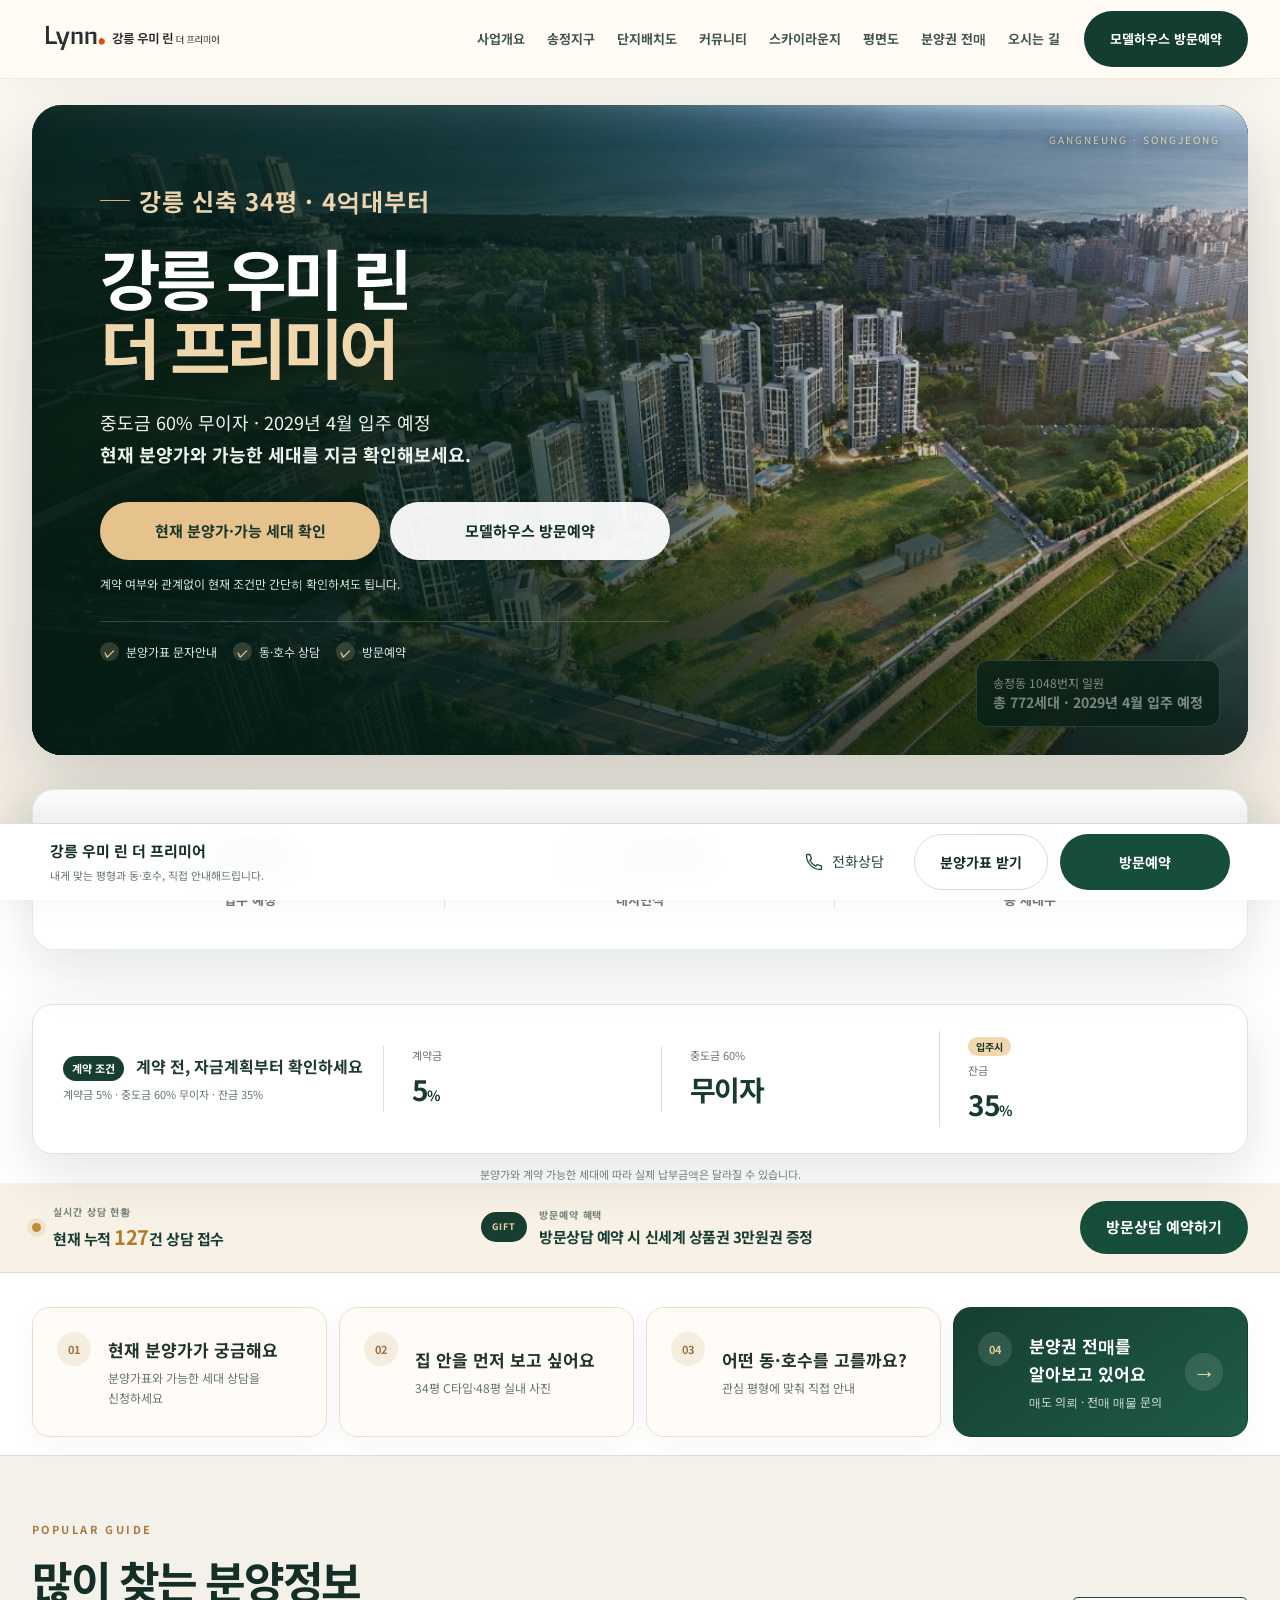
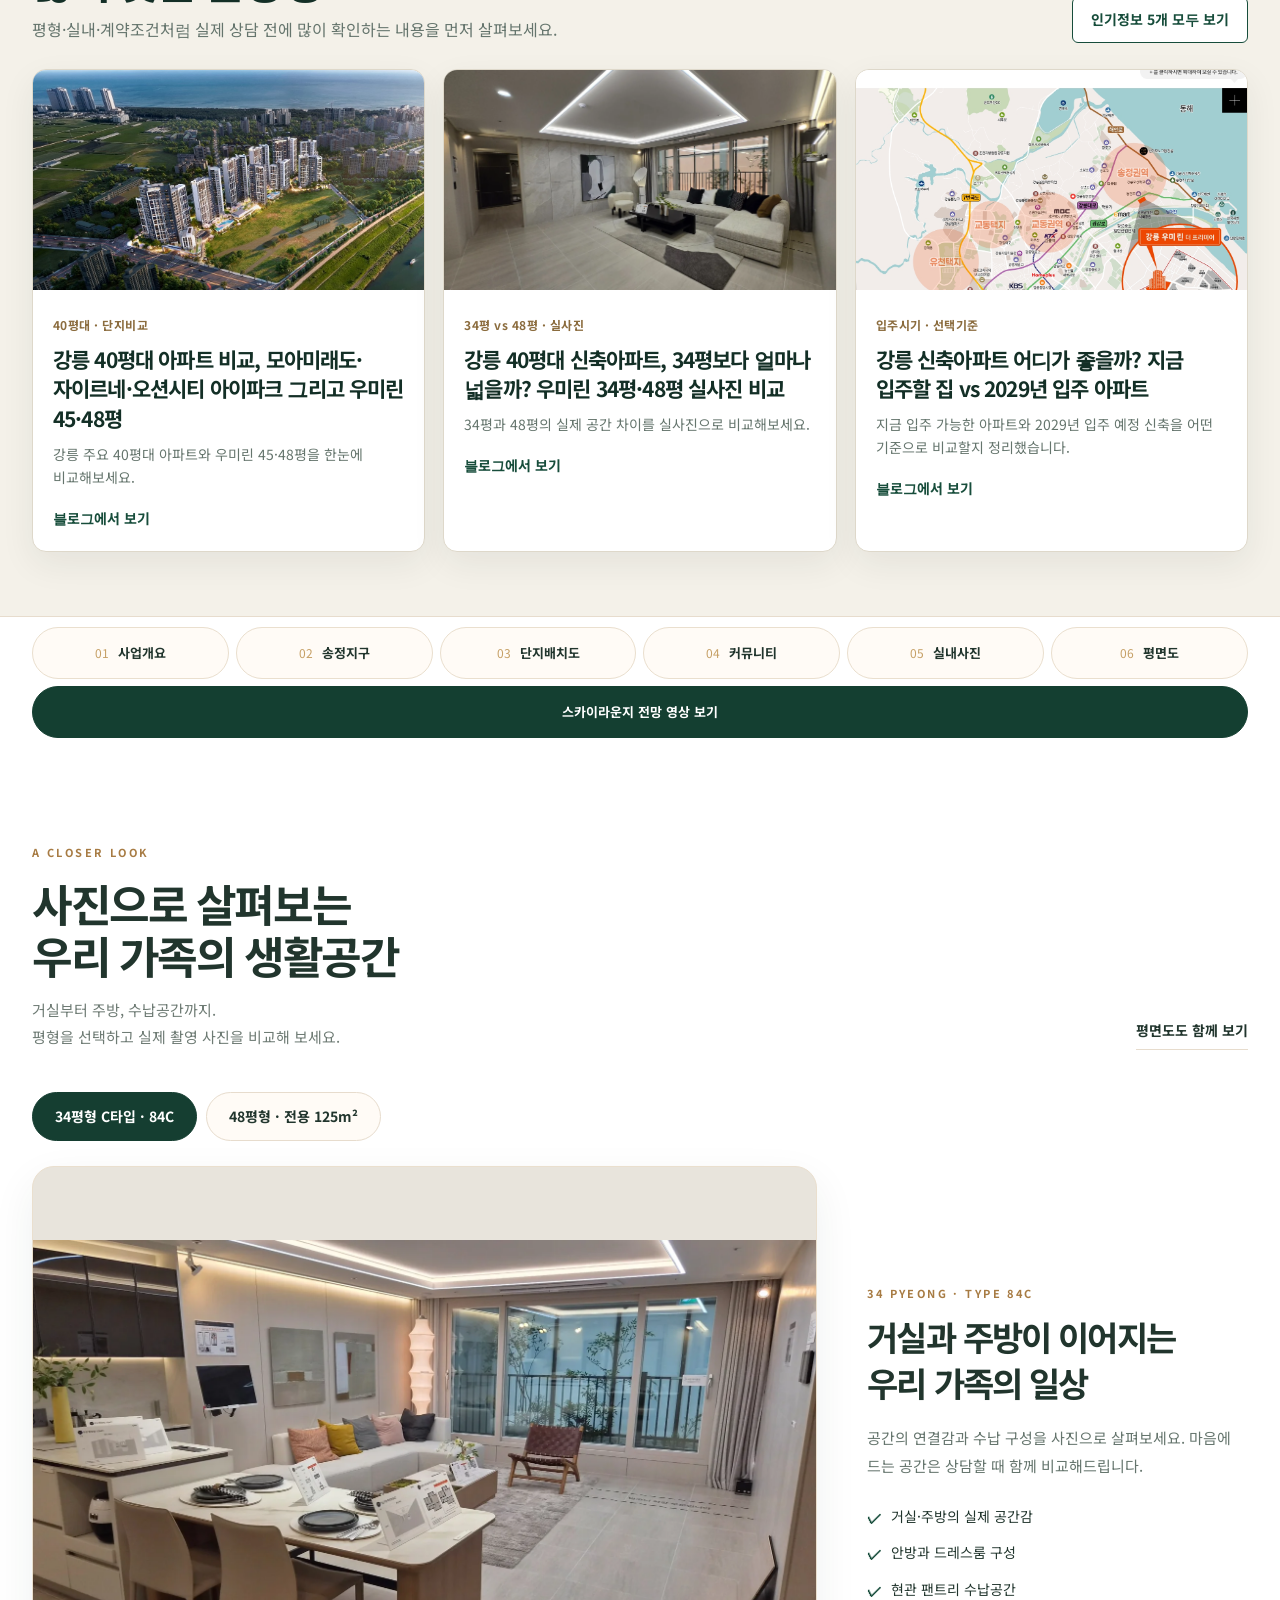
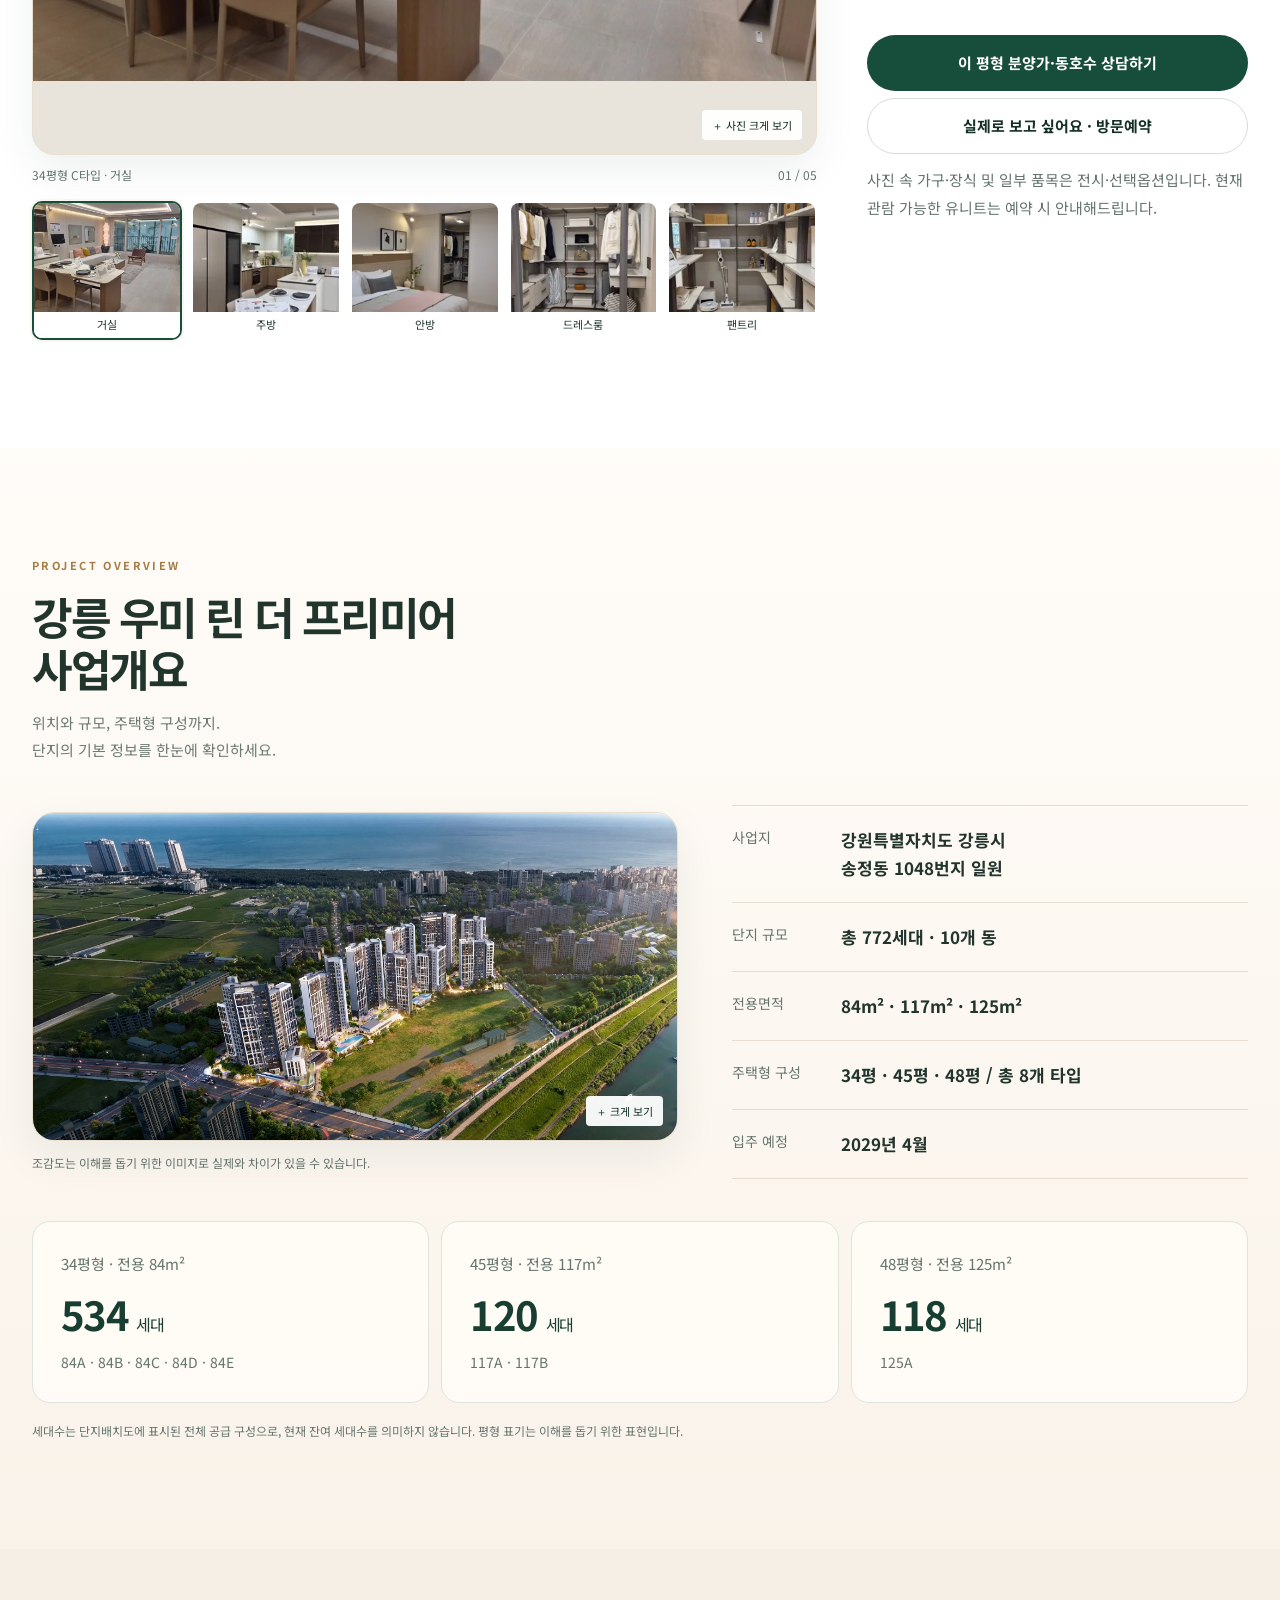
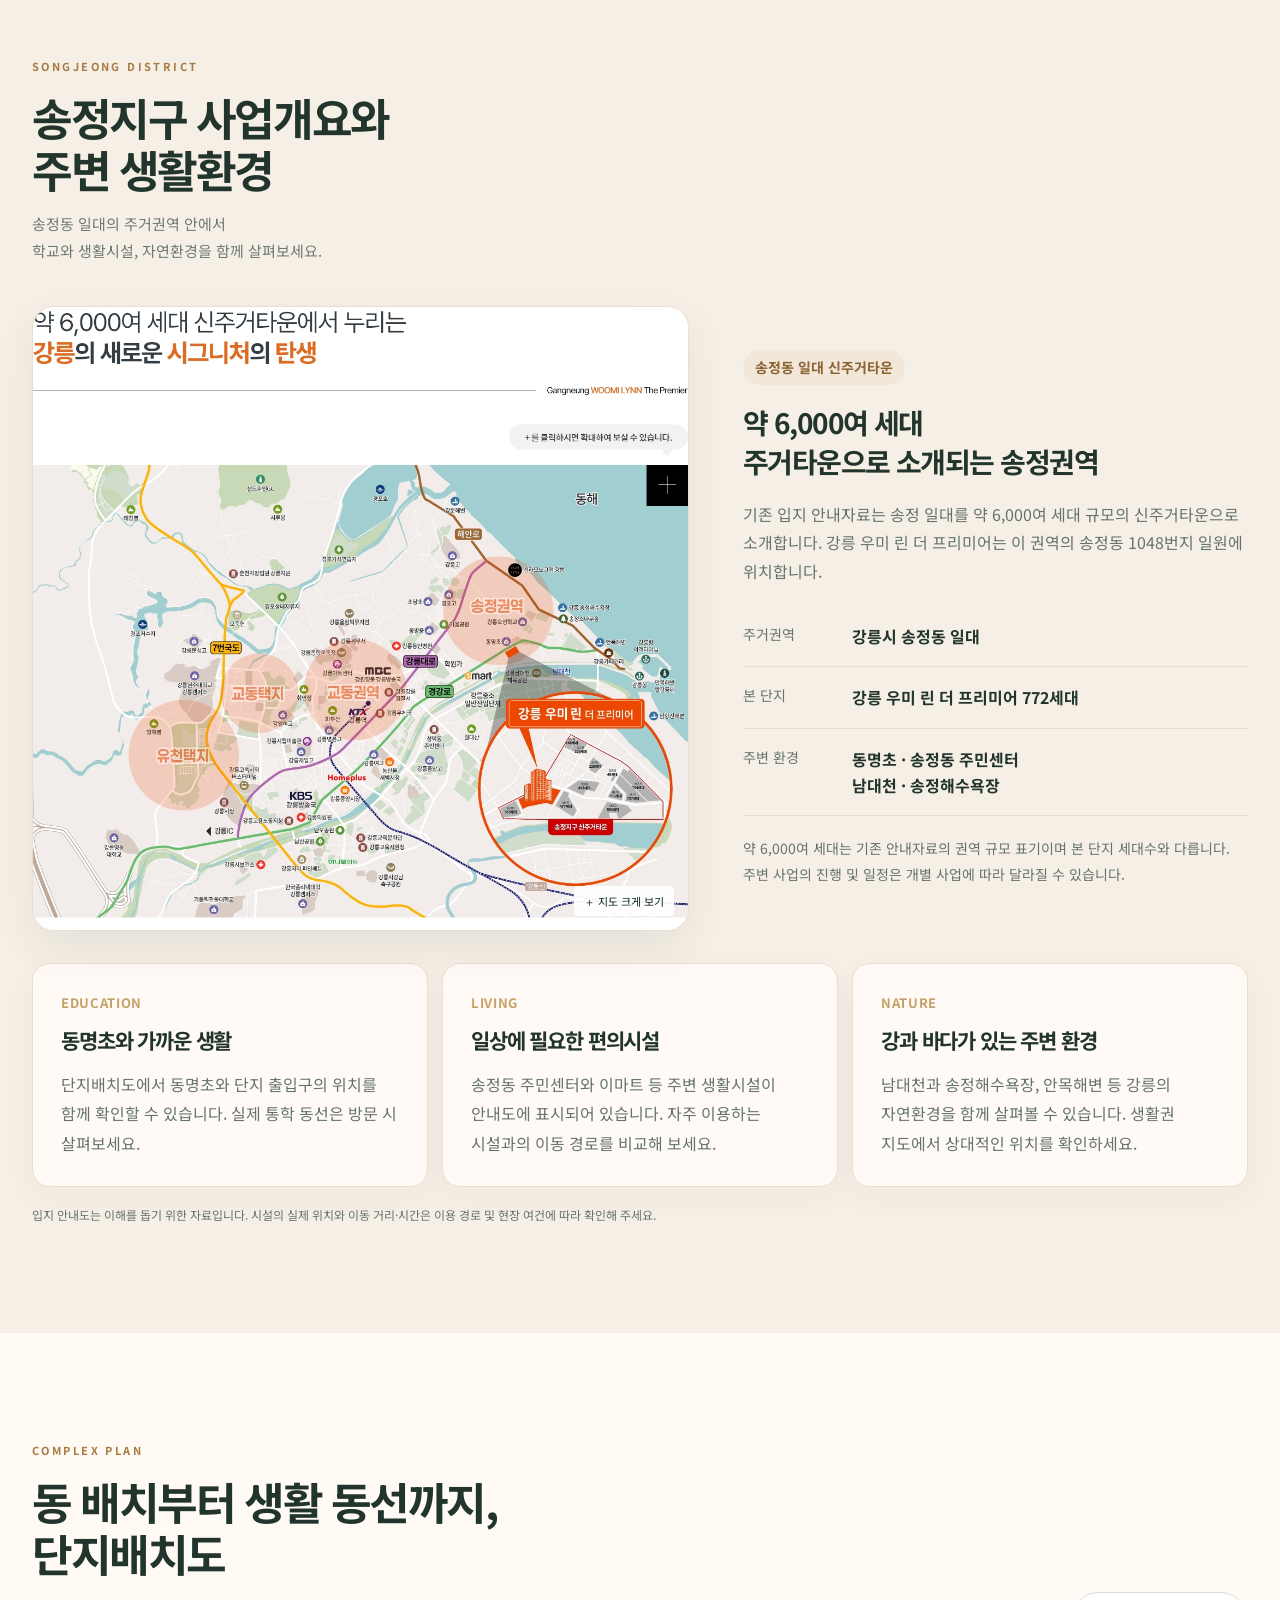
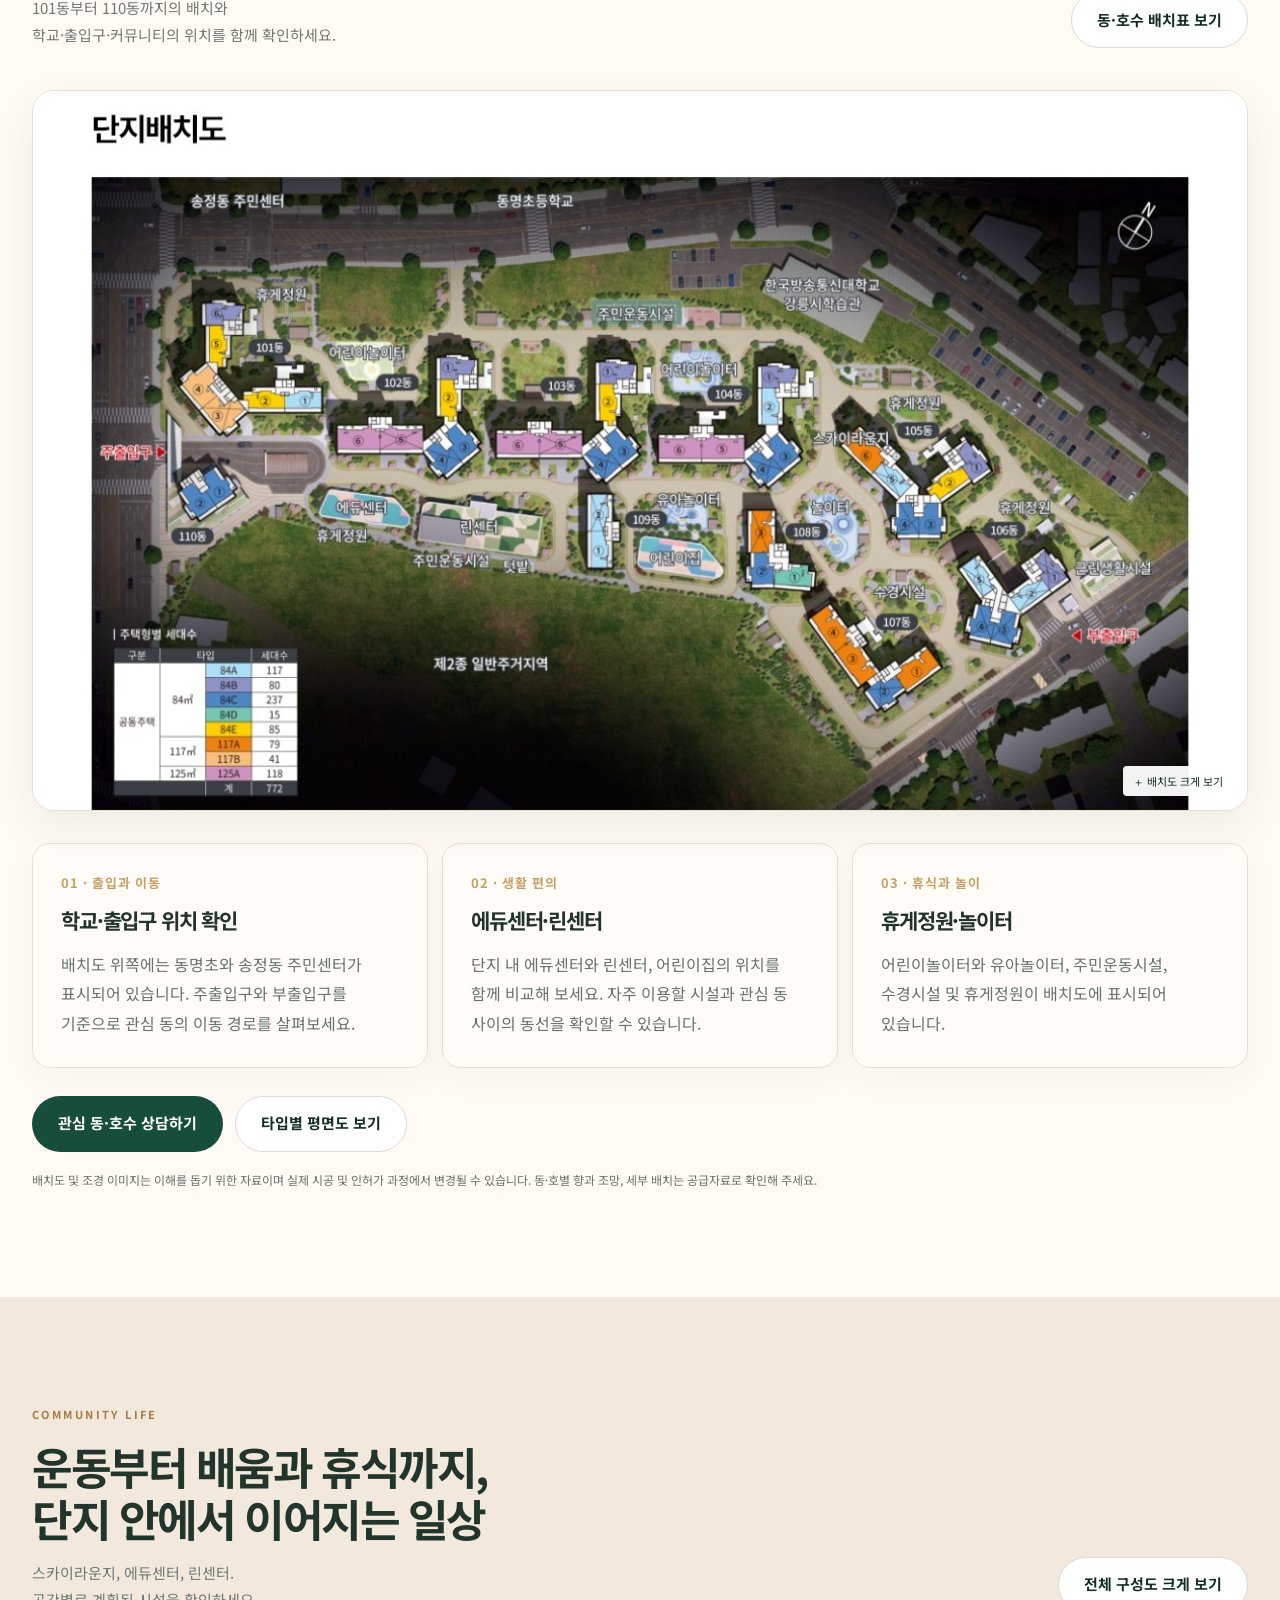
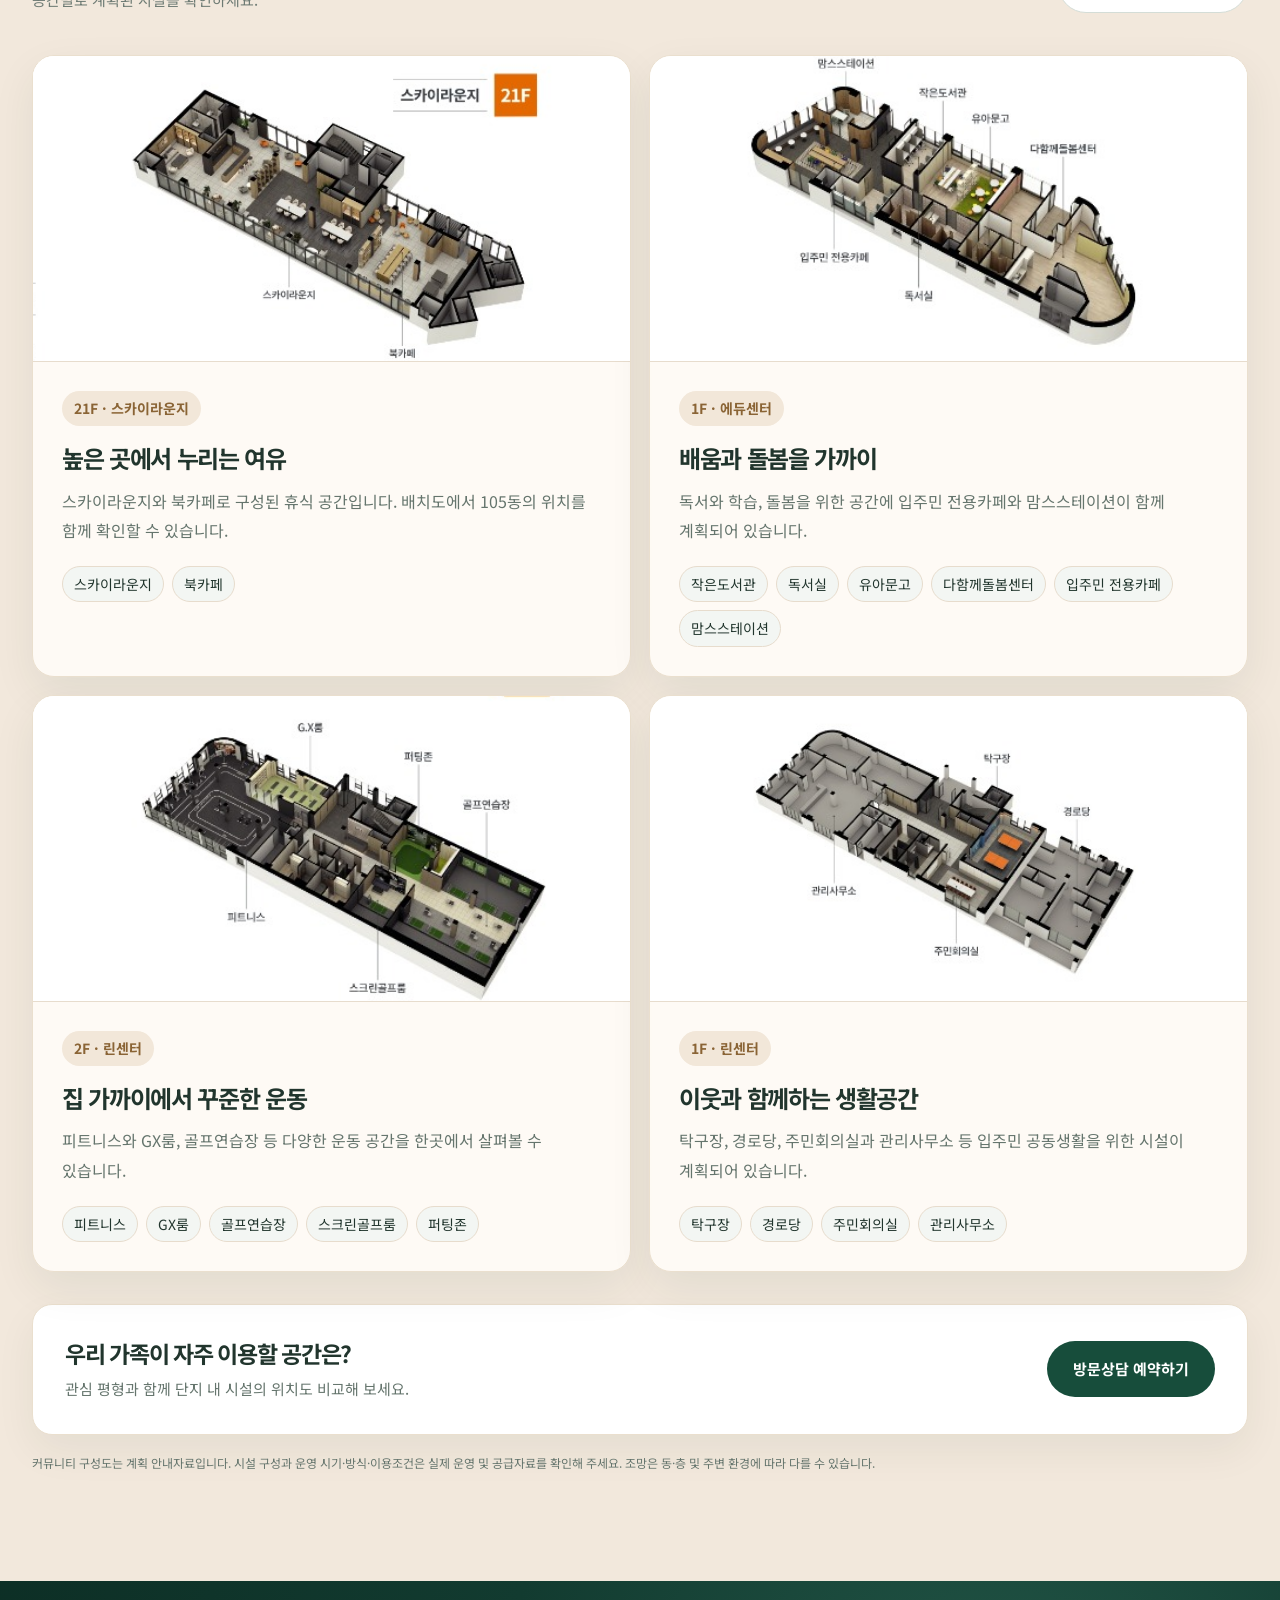
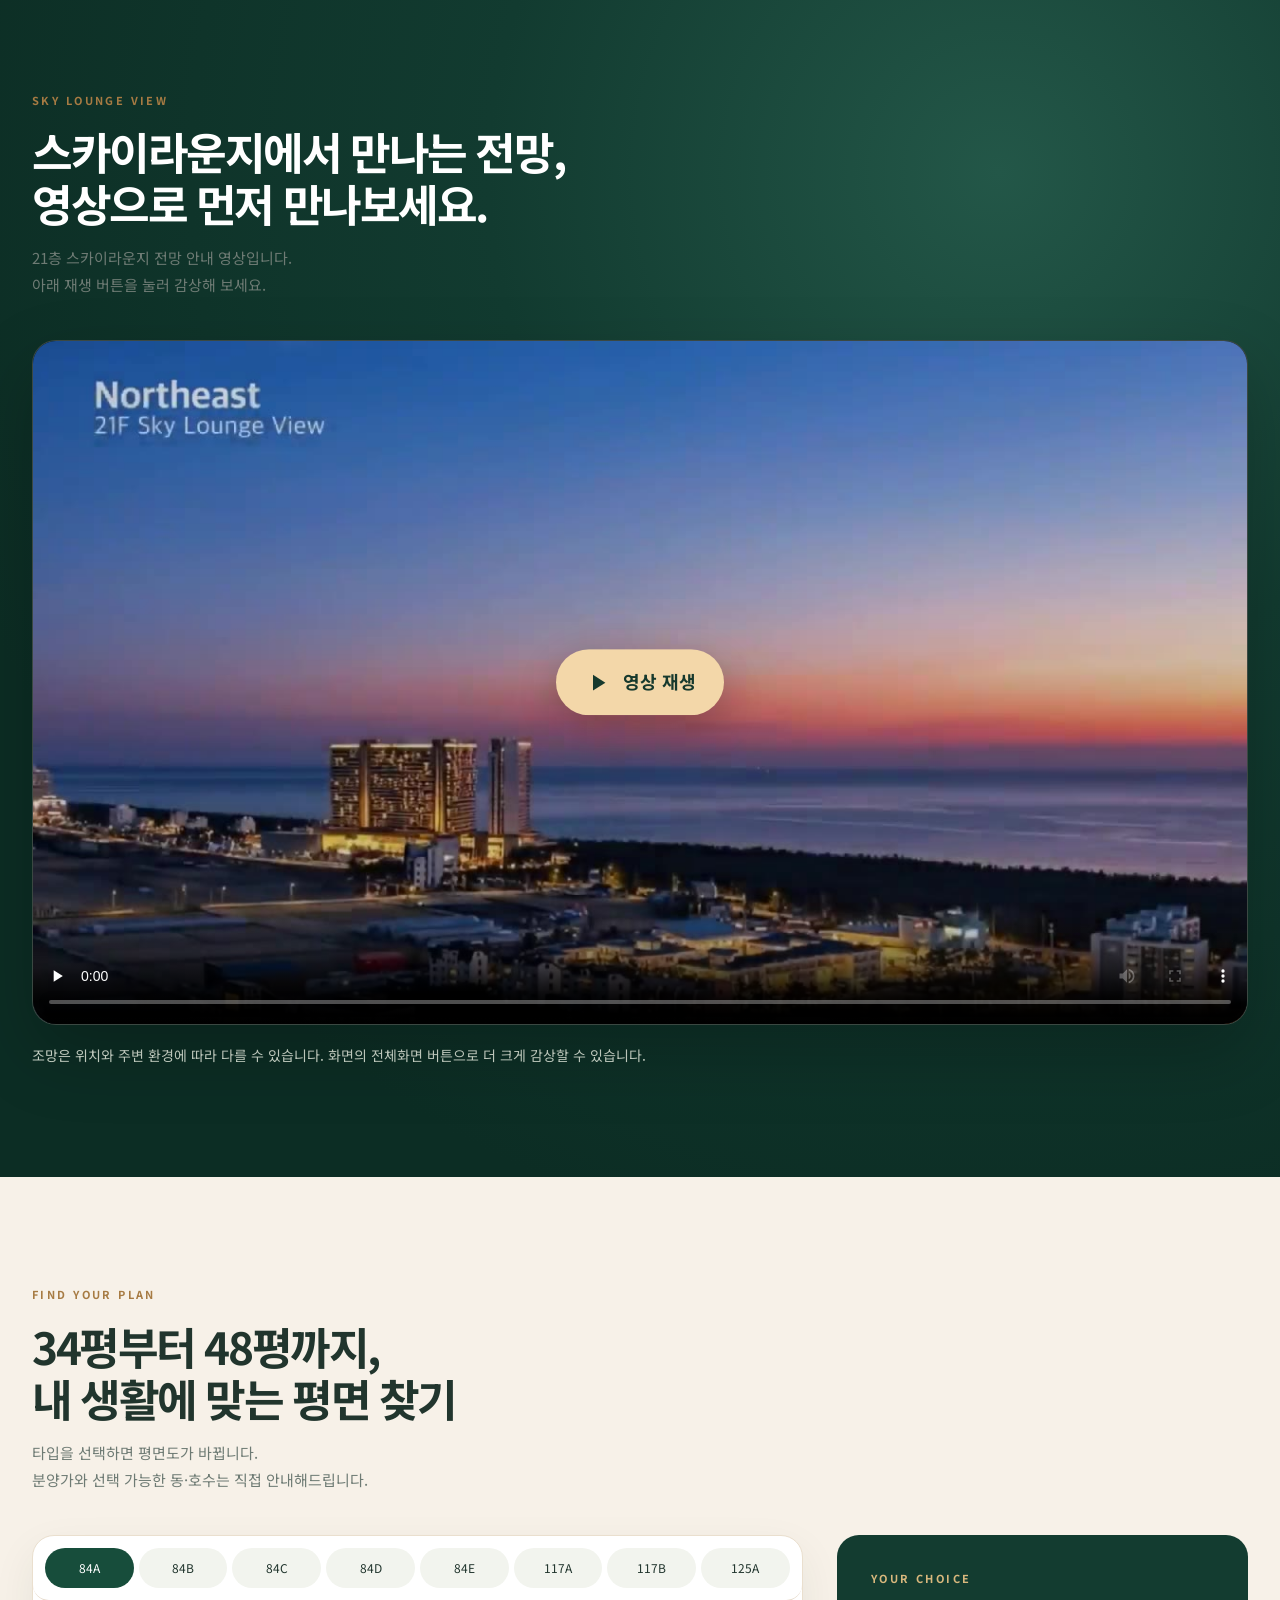
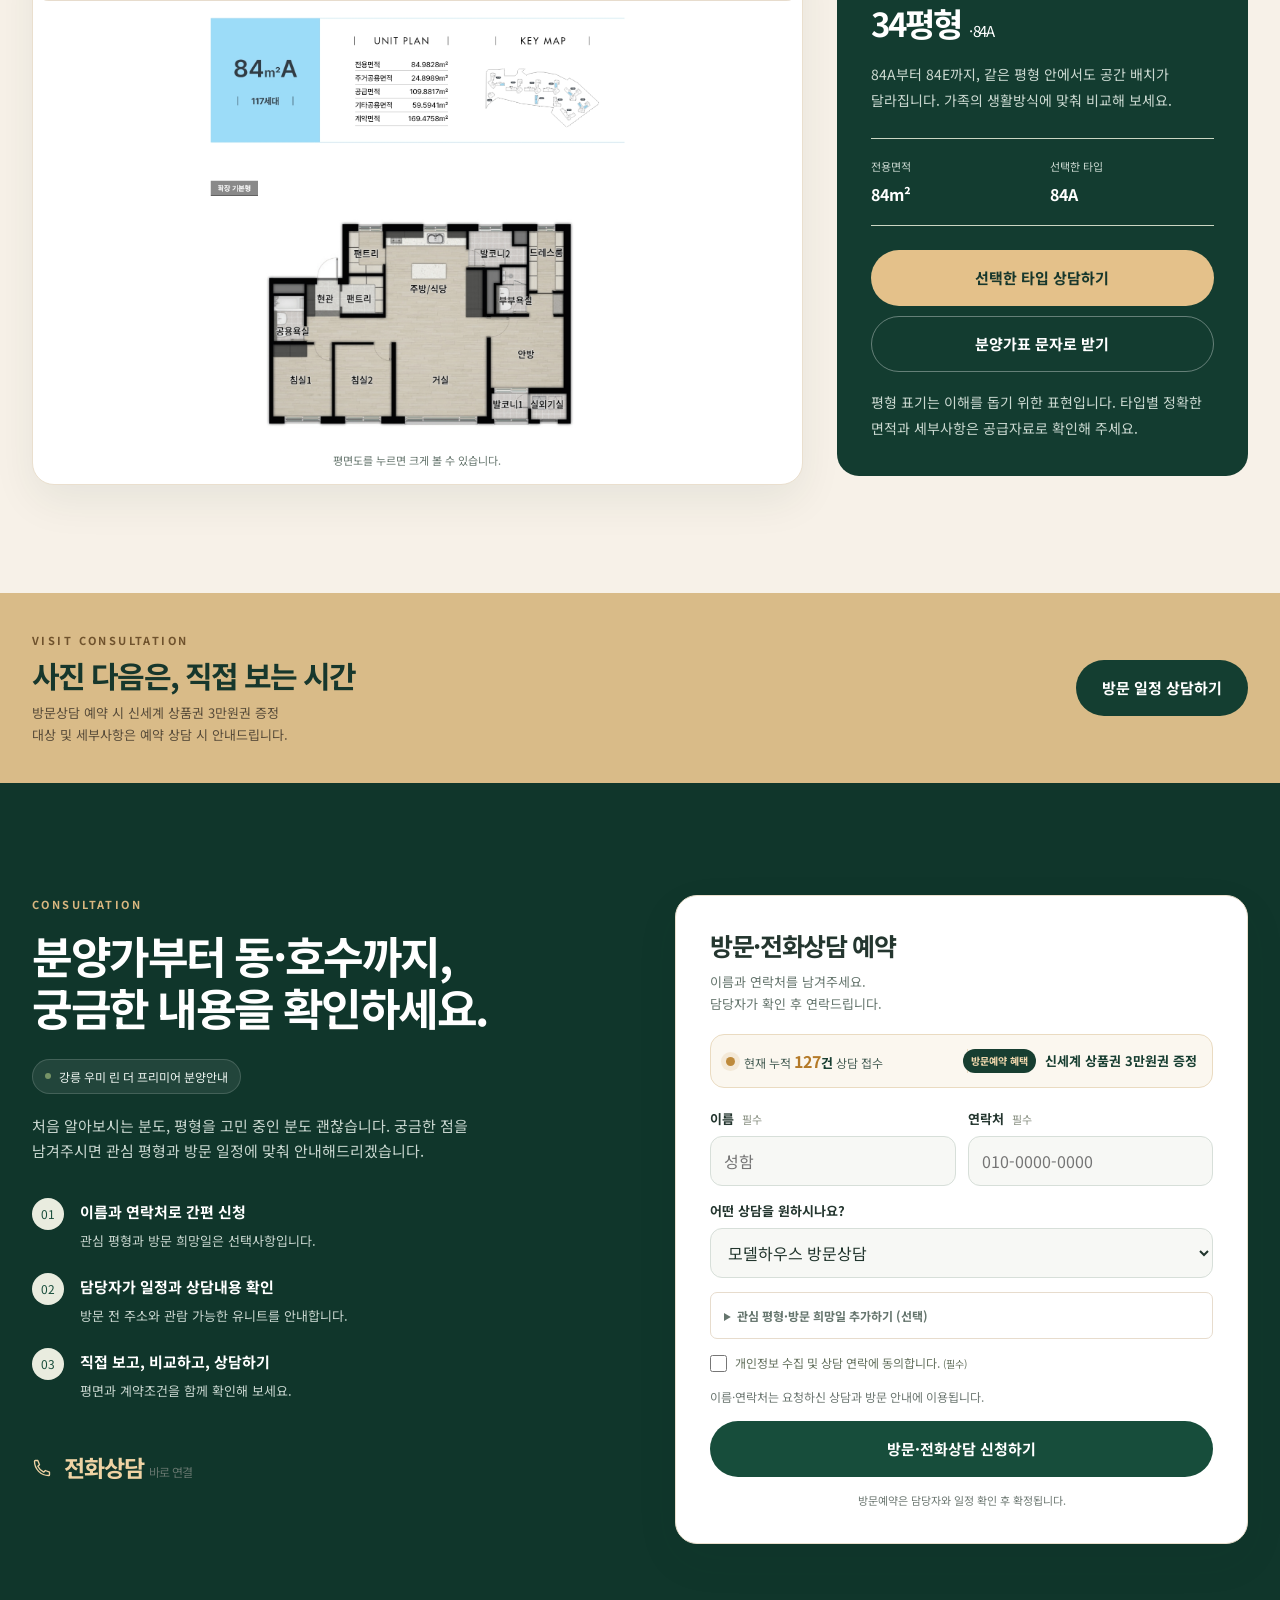
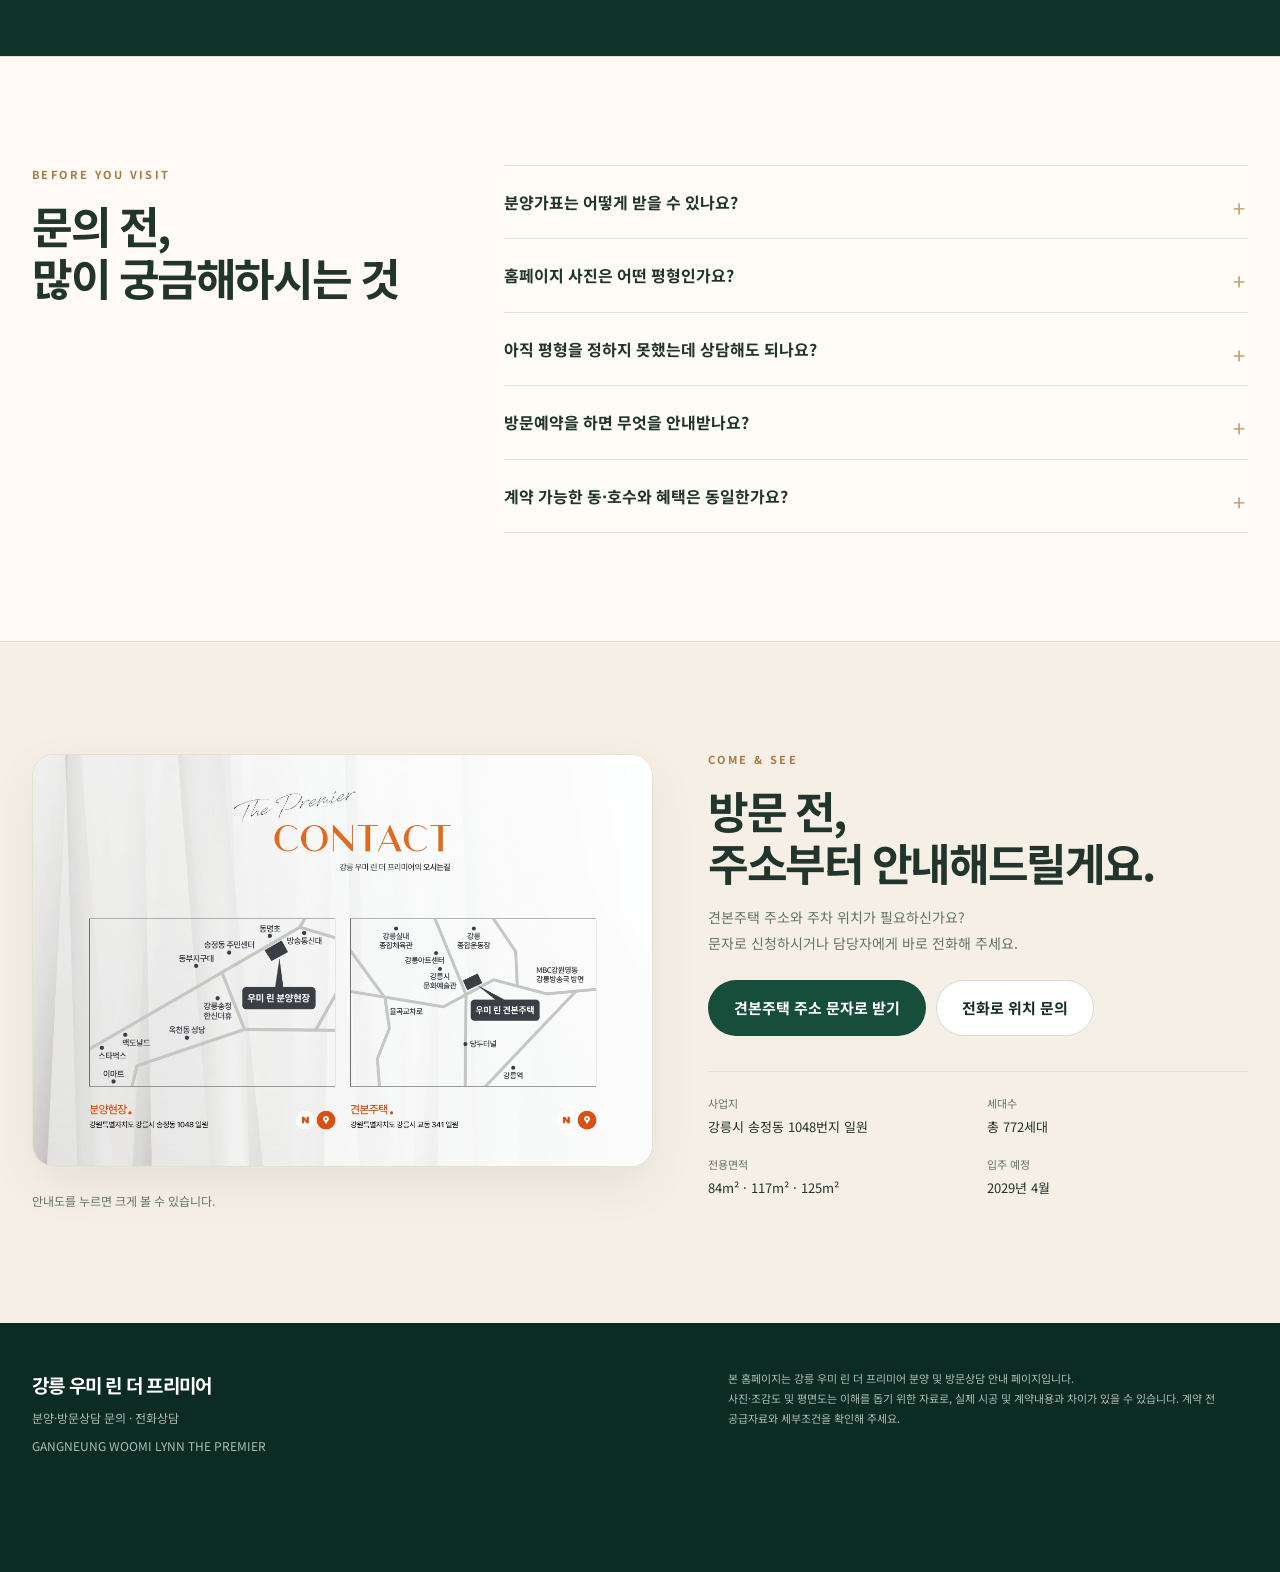
==== commit db01c657: "Add files via upload" ====
--- a/index.html
+++ b/index.html
@@ -5,7 +5,7 @@
   <meta name="viewport" content="width=device-width, initial-scale=1" />
   <title>강릉 우미 린 더 프리미어 | 분양안내 · 모델하우스 방문예약</title>
   <meta name="description" content="강릉 우미 린 더 프리미어 34평·45평·48평. 사업개요, 송정지구 입지, 단지배치도와 커뮤니티, 실제 실내 사진과 평면도 안내. 분양가표 문자 신청과 모델하우스 방문예약." />
-  <meta name="keywords" content="강릉 우미린, 강릉 우미 린 더 프리미어, 강릉 우미린 분양, 강릉 우미린 분양가, 강릉 우미린 모델하우스, 강릉 아파트 분양, 강릉 신축아파트, 강릉 분양상담, 강릉 모델하우스, 84m², 117m², 125m²" />
+  <meta name="keywords" content="강릉 우미린, 강릉 우미 린 더 프리미어, 강릉 우미린 분양, 강릉 우미린 분양가, 강릉 우미린 모델하우스, 강릉 아파트 분양, 강릉 신축아파트, 강릉 분양상담, 강릉 모델하우스, 강릉 우미린 전매, 강릉 분양권 전매, 84m², 117m², 125m²" />
   <meta name="robots" content="index, follow" />
   <meta name="naver-site-verification" content="d8257354716d4d1b02c1b8264c0f7000cab0c3f9" />
   <meta name="google-site-verification" content="OiS3syWD2l7VtwxM-sgllimqyoxaJgLCojdzka6laME" />
@@ -64,7 +64,7 @@
 <a class="skip-link" href="#main">본문으로 바로가기</a>
 <header class="site-header"><div class="wrap header-inner">
   <a class="brand" href="#top" aria-label="강릉 우미 린 더 프리미어 처음으로"><img src="images/logo.jpg" width="375" height="81" alt="우미 린"><span class="brand-copy"><strong>강릉 우미 린 더 프리미어</strong><small>GANGNEUNG · THE PREMIER</small></span></a>
-  <nav class="desktop-nav" aria-label="주요 메뉴"><a href="#overview">사업개요</a><a href="#songjeong">송정지구</a><a href="#complex">단지배치도</a><a href="#community">커뮤니티</a><a href="#skylounge">스카이라운지</a><a href="#floor">평면도</a><a href="#contact-map">오시는 길</a></nav>
+  <nav class="desktop-nav" aria-label="주요 메뉴"><a href="#overview">사업개요</a><a href="#songjeong">송정지구</a><a href="#complex">단지배치도</a><a href="#community">커뮤니티</a><a href="#skylounge">스카이라운지</a><a href="#floor">평면도</a><a href="transfer.html">분양권 전매</a><a href="#contact-map">오시는 길</a></nav>
   <div class="header-cta"><button type="button" class="btn btn-primary btn-small" data-inquiry="visit" data-position="header">모델하우스 방문예약</button></div>
 </div></header>
 <noscript><p class="no-script">온라인 신청은 자바스크립트가 필요합니다. 전화상담은 <a href="tel:033-920-0110">전화상담 버튼</a>을 이용해 주세요.</p></noscript>
@@ -91,7 +91,7 @@
     <div class="live-consult-gift"><span class="gift-mark" aria-hidden="true">GIFT</span><div><small>방문예약 혜택</small><strong>방문상담 예약 시 신세계 상품권 3만원권 증정</strong></div></div>
     <button type="button" class="btn btn-primary" data-inquiry="visit" data-position="live-consult">방문상담 예약하기</button>
   </div></section>
-  <section class="path-section"><div class="wrap path-grid" aria-label="필요한 정보 선택"><button class="path-card" type="button" data-inquiry="price" data-position="quick-guide"><span class="path-number">01</span><span class="path-copy"><strong>현재 분양가가 궁금해요</strong><small>분양가표와 가능한 세대 상담을 신청하세요</small></span></button><a class="path-card" href="#interior"><span class="path-number">02</span><span class="path-copy"><strong>집 안을 먼저 보고 싶어요</strong><small>34평 C타입·48평 실내 사진</small></span></a><button class="path-card" type="button" data-inquiry="unit" data-position="quick-guide"><span class="path-number">03</span><span class="path-copy"><strong>어떤 동·호수를 고를까요?</strong><small>관심 평형에 맞춰 직접 안내</small></span></button></div></section>
+  <section class="path-section"><div class="wrap path-grid" aria-label="필요한 정보 선택"><button class="path-card" type="button" data-inquiry="price" data-position="quick-guide"><span class="path-number">01</span><span class="path-copy"><strong>현재 분양가가 궁금해요</strong><small>분양가표와 가능한 세대 상담을 신청하세요</small></span></button><a class="path-card" href="#interior"><span class="path-number">02</span><span class="path-copy"><strong>집 안을 먼저 보고 싶어요</strong><small>34평 C타입·48평 실내 사진</small></span></a><button class="path-card" type="button" data-inquiry="unit" data-position="quick-guide"><span class="path-number">03</span><span class="path-copy"><strong>어떤 동·호수를 고를까요?</strong><small>관심 평형에 맞춰 직접 안내</small></span></button><a class="path-card transfer-path-card" href="transfer.html"><span class="path-number">04</span><span class="path-copy"><strong>분양권 전매를 알아보고 있어요</strong><small>매도 의뢰 · 전매 매물 문의</small></span><span class="path-arrow" aria-hidden="true">→</span></a></div></section>
 
   <section class="popular-info-section" aria-labelledby="popularInfoTitle">
     <div class="wrap">
--- a/css/julia-premium.css
+++ b/css/julia-premium.css
@@ -495,3 +495,11 @@
 .visit-gift-popup p{margin:0 0 20px;color:#6b786f;font-size:15px;line-height:1.65}
 .visit-gift-popup small{display:block;margin-top:12px;color:#7d8881;font-size:11px;line-height:1.5}
 @media(max-width:600px){.visit-gift-popup-inner{padding:30px 22px 24px}.visit-gift-popup h2{font-size:30px}}
+
+/* Transfer category quick path */
+@media(min-width:801px){body.julia-premium .path-grid{grid-template-columns:repeat(4,minmax(0,1fr))}}
+body.julia-premium .transfer-path-card{background:linear-gradient(145deg,#153f32,#1e5b46);border-color:#153f32;color:#fff}
+body.julia-premium .transfer-path-card:hover{background:linear-gradient(145deg,#0f3529,#184b3a);border-color:#0f3529}
+body.julia-premium .transfer-path-card small{color:#d5e2dc}
+body.julia-premium .transfer-path-card .path-number{background:rgba(255,255,255,.11);color:#e7c996}
+body.julia-premium .transfer-path-card .path-arrow{background:rgba(255,255,255,.11);color:#efd7aa}
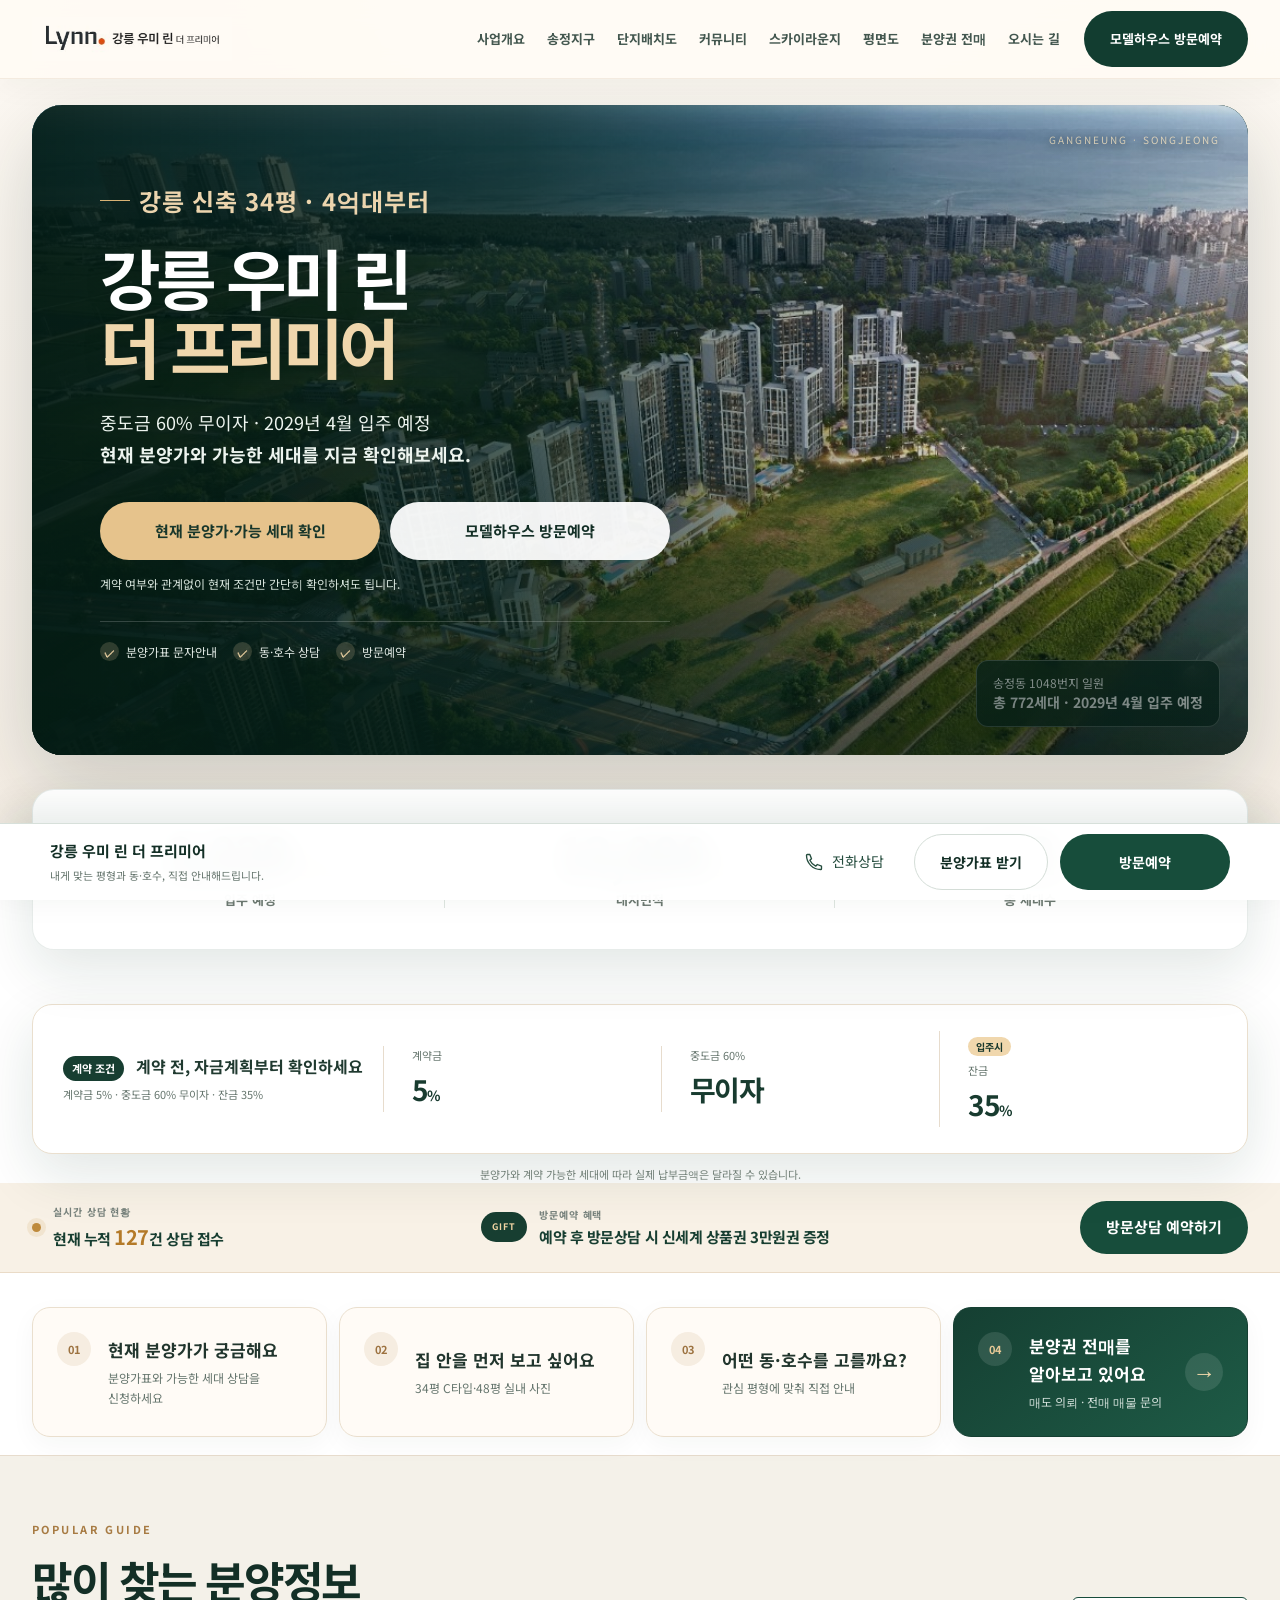
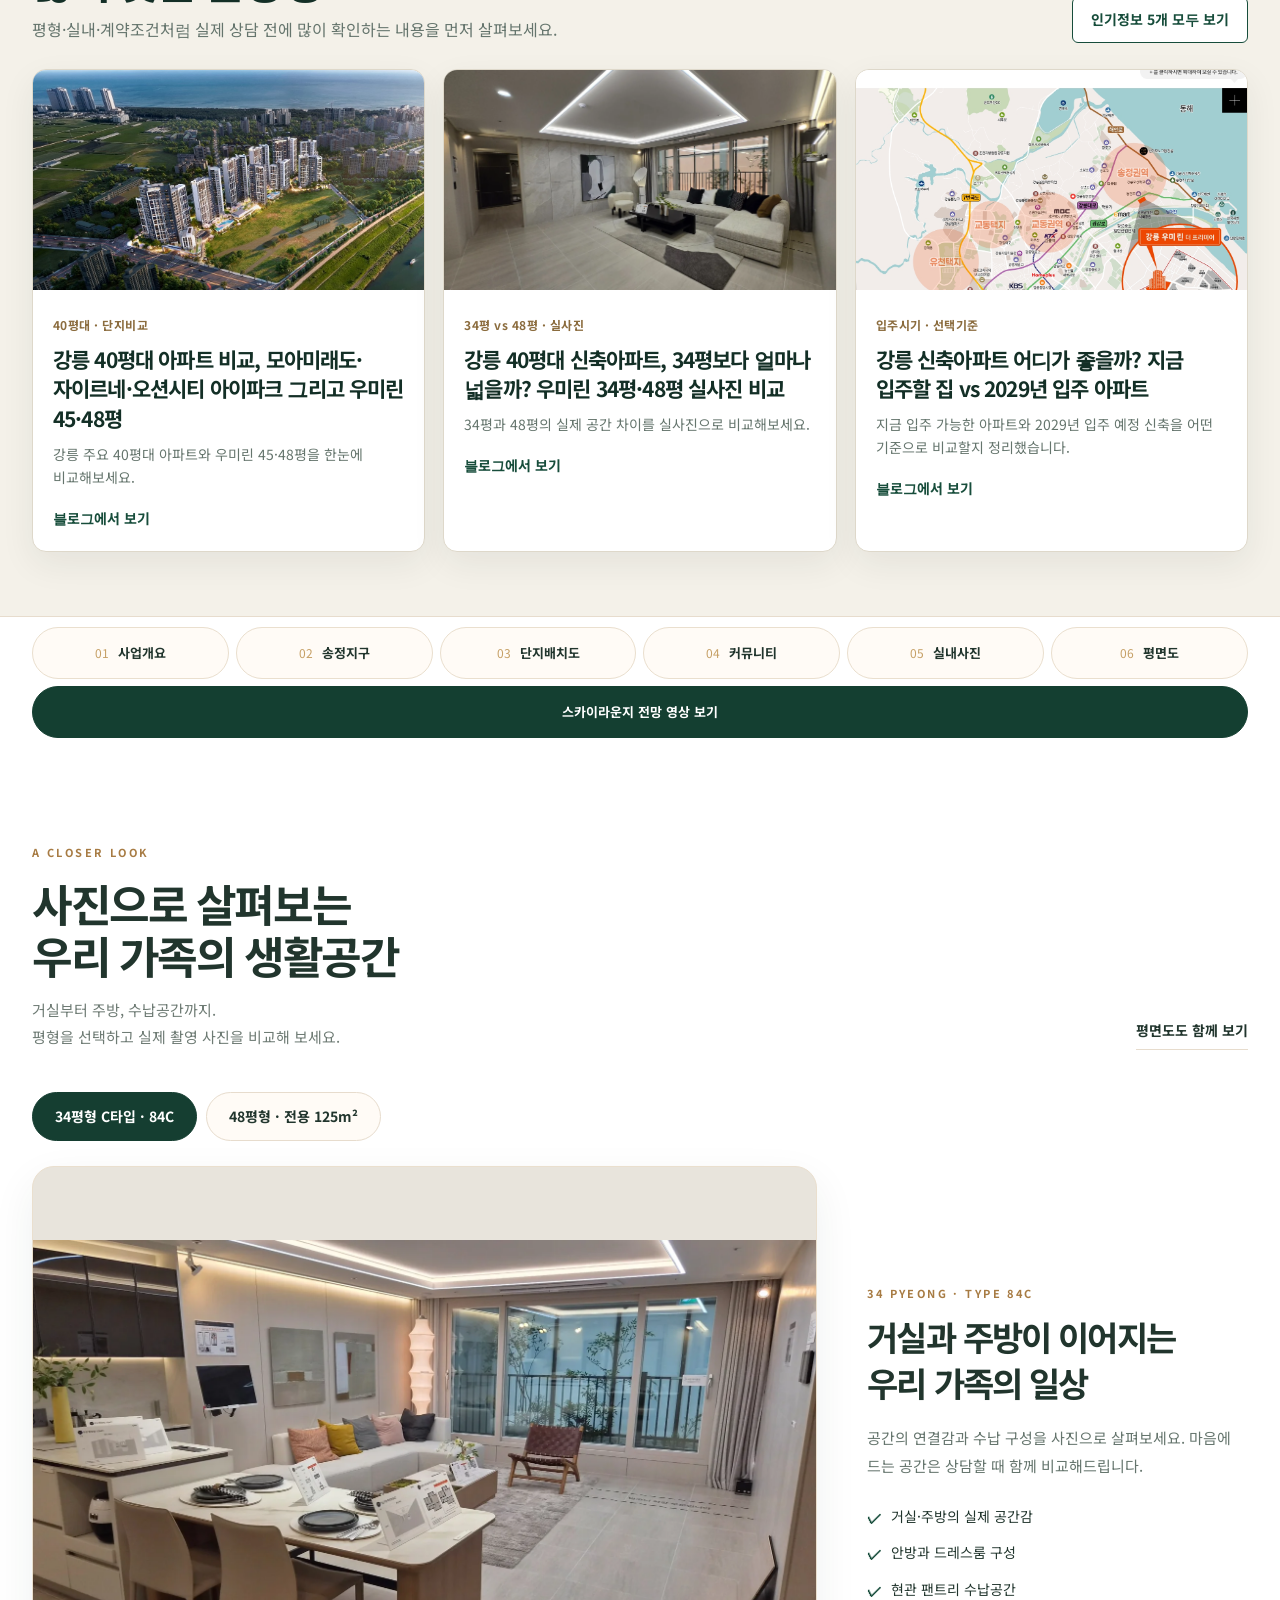
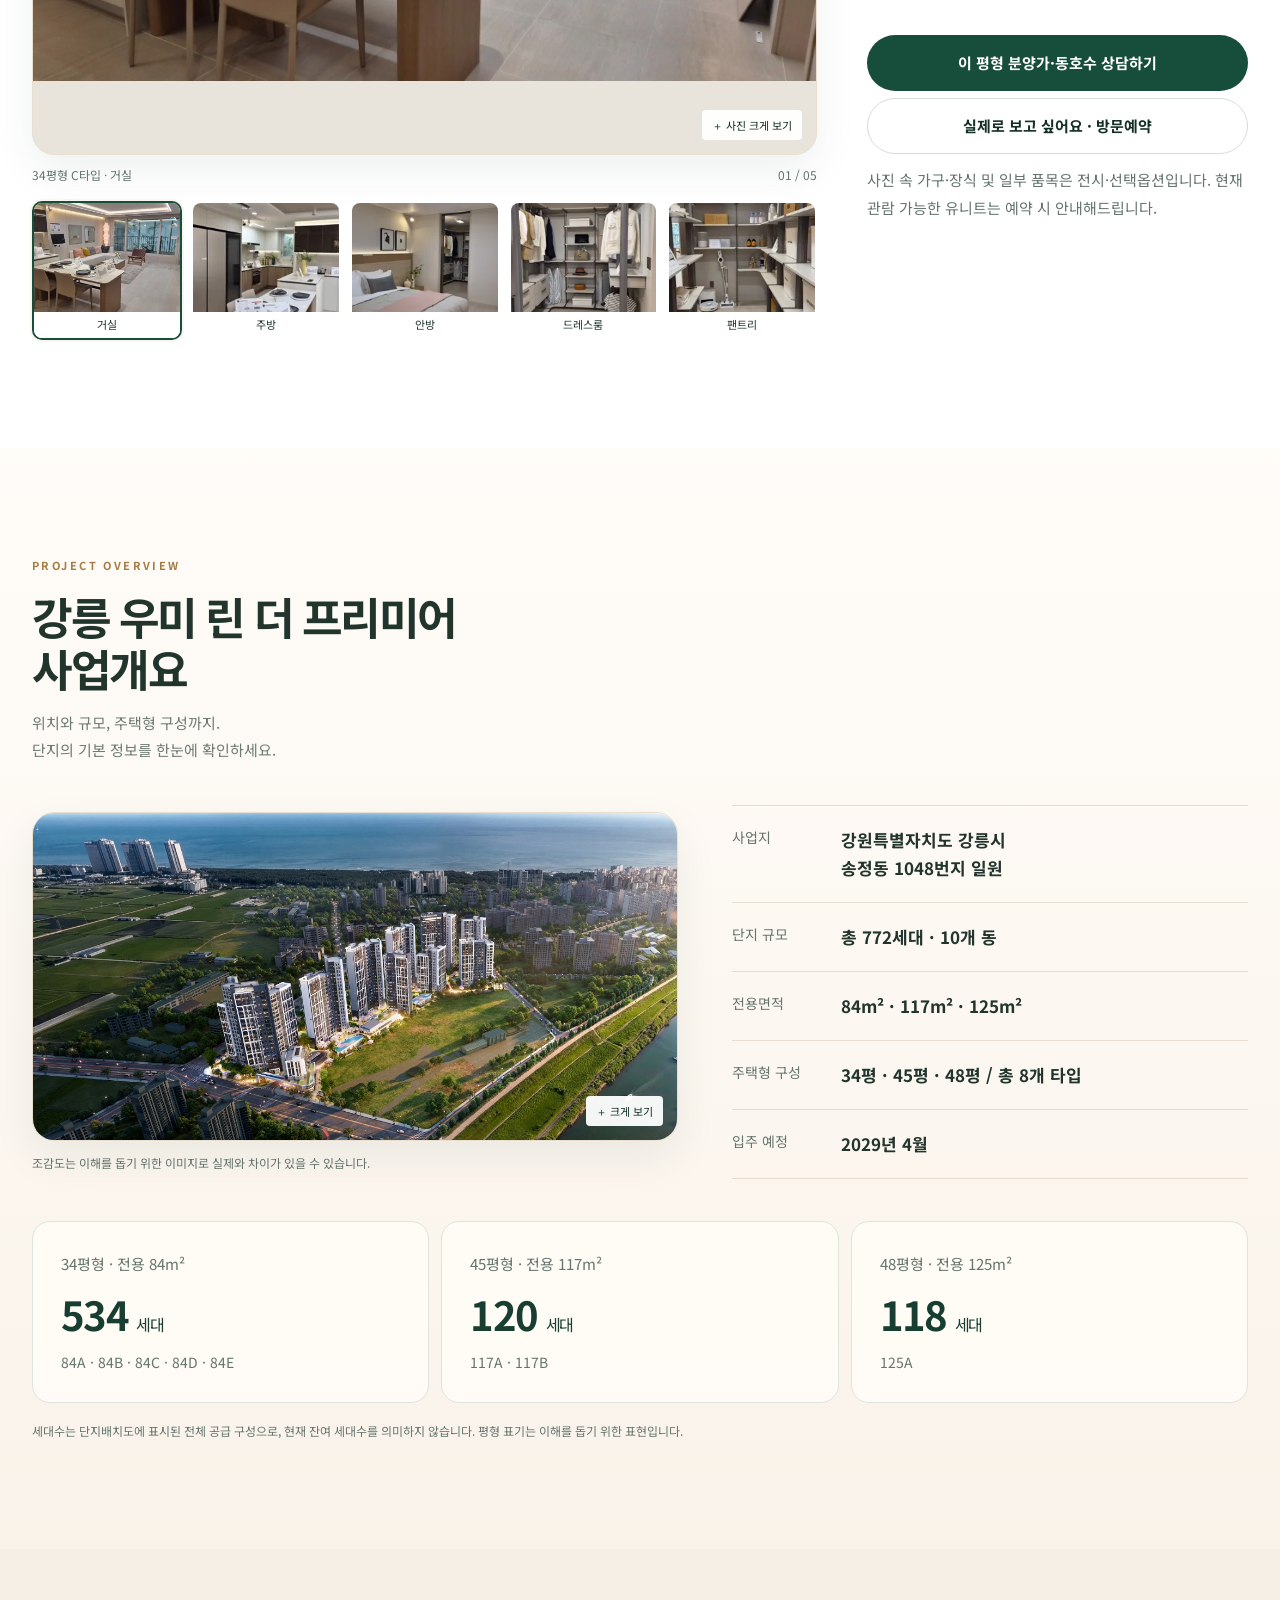
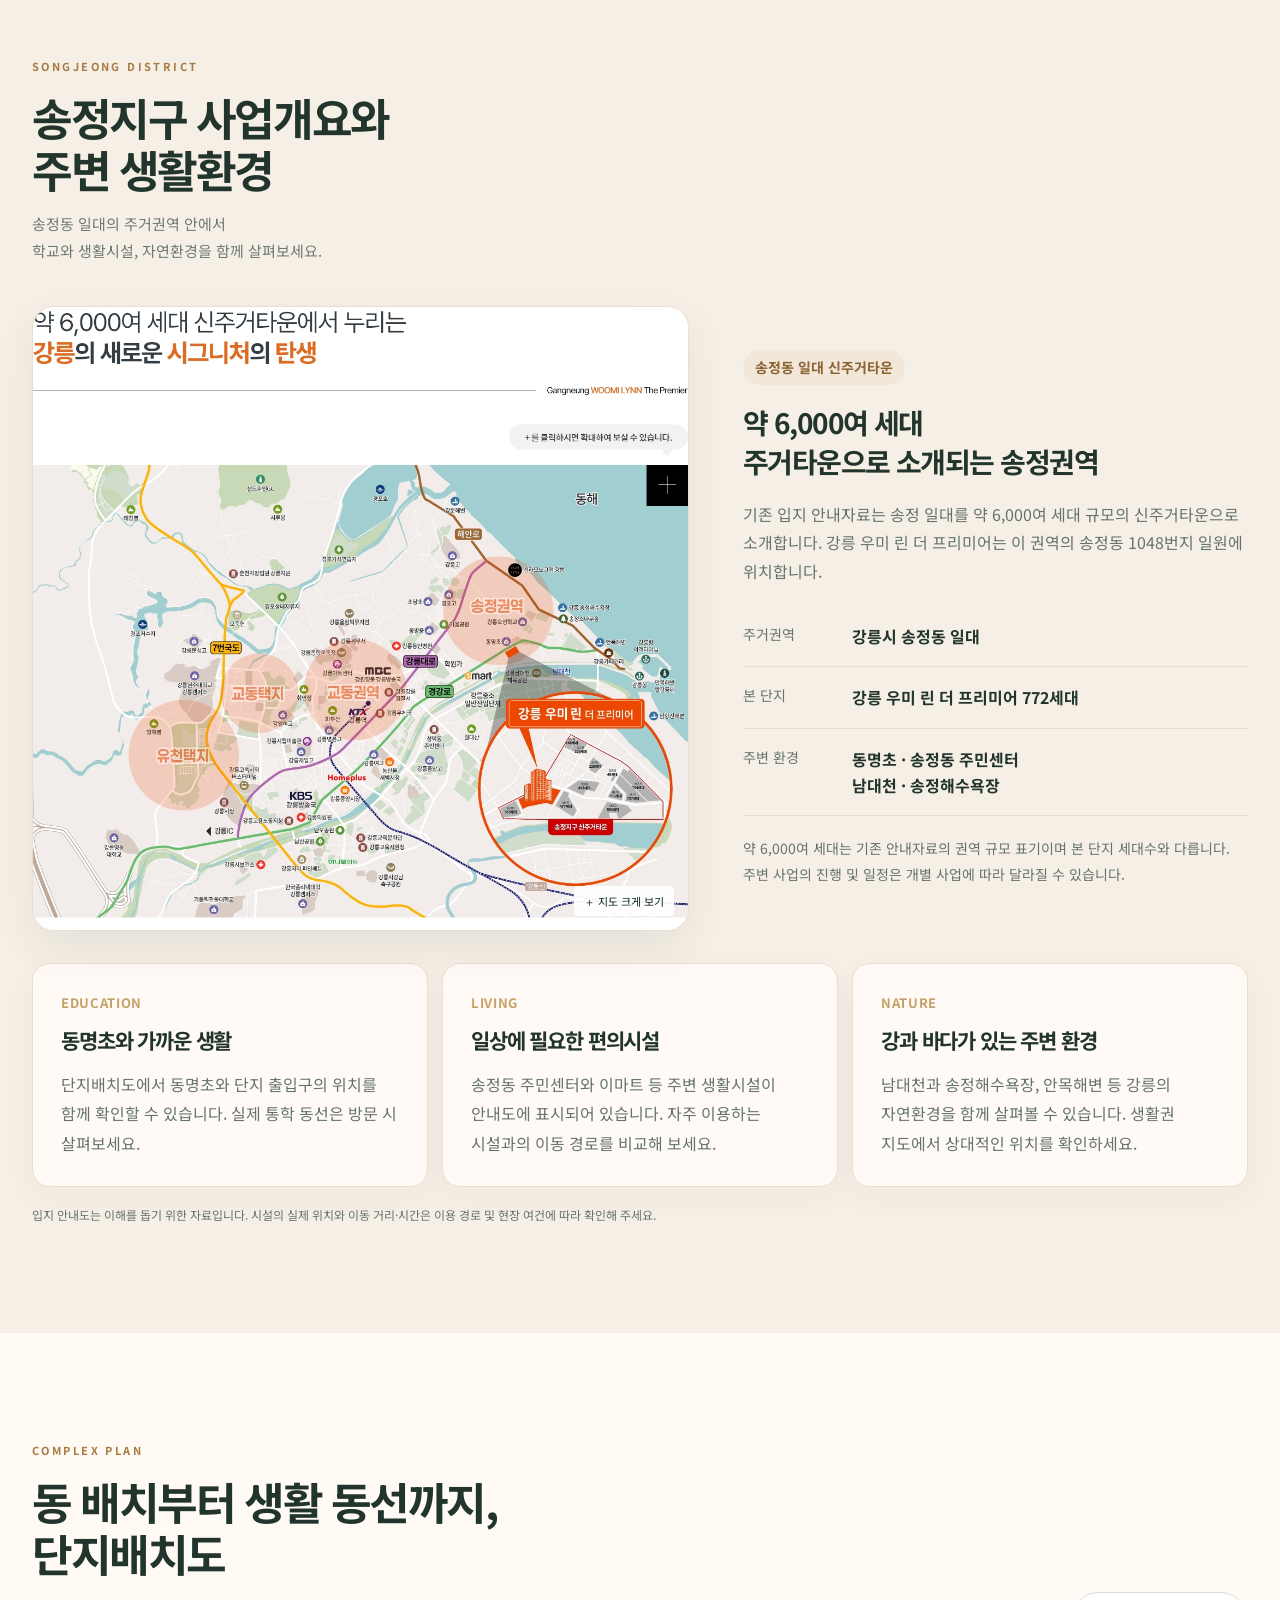
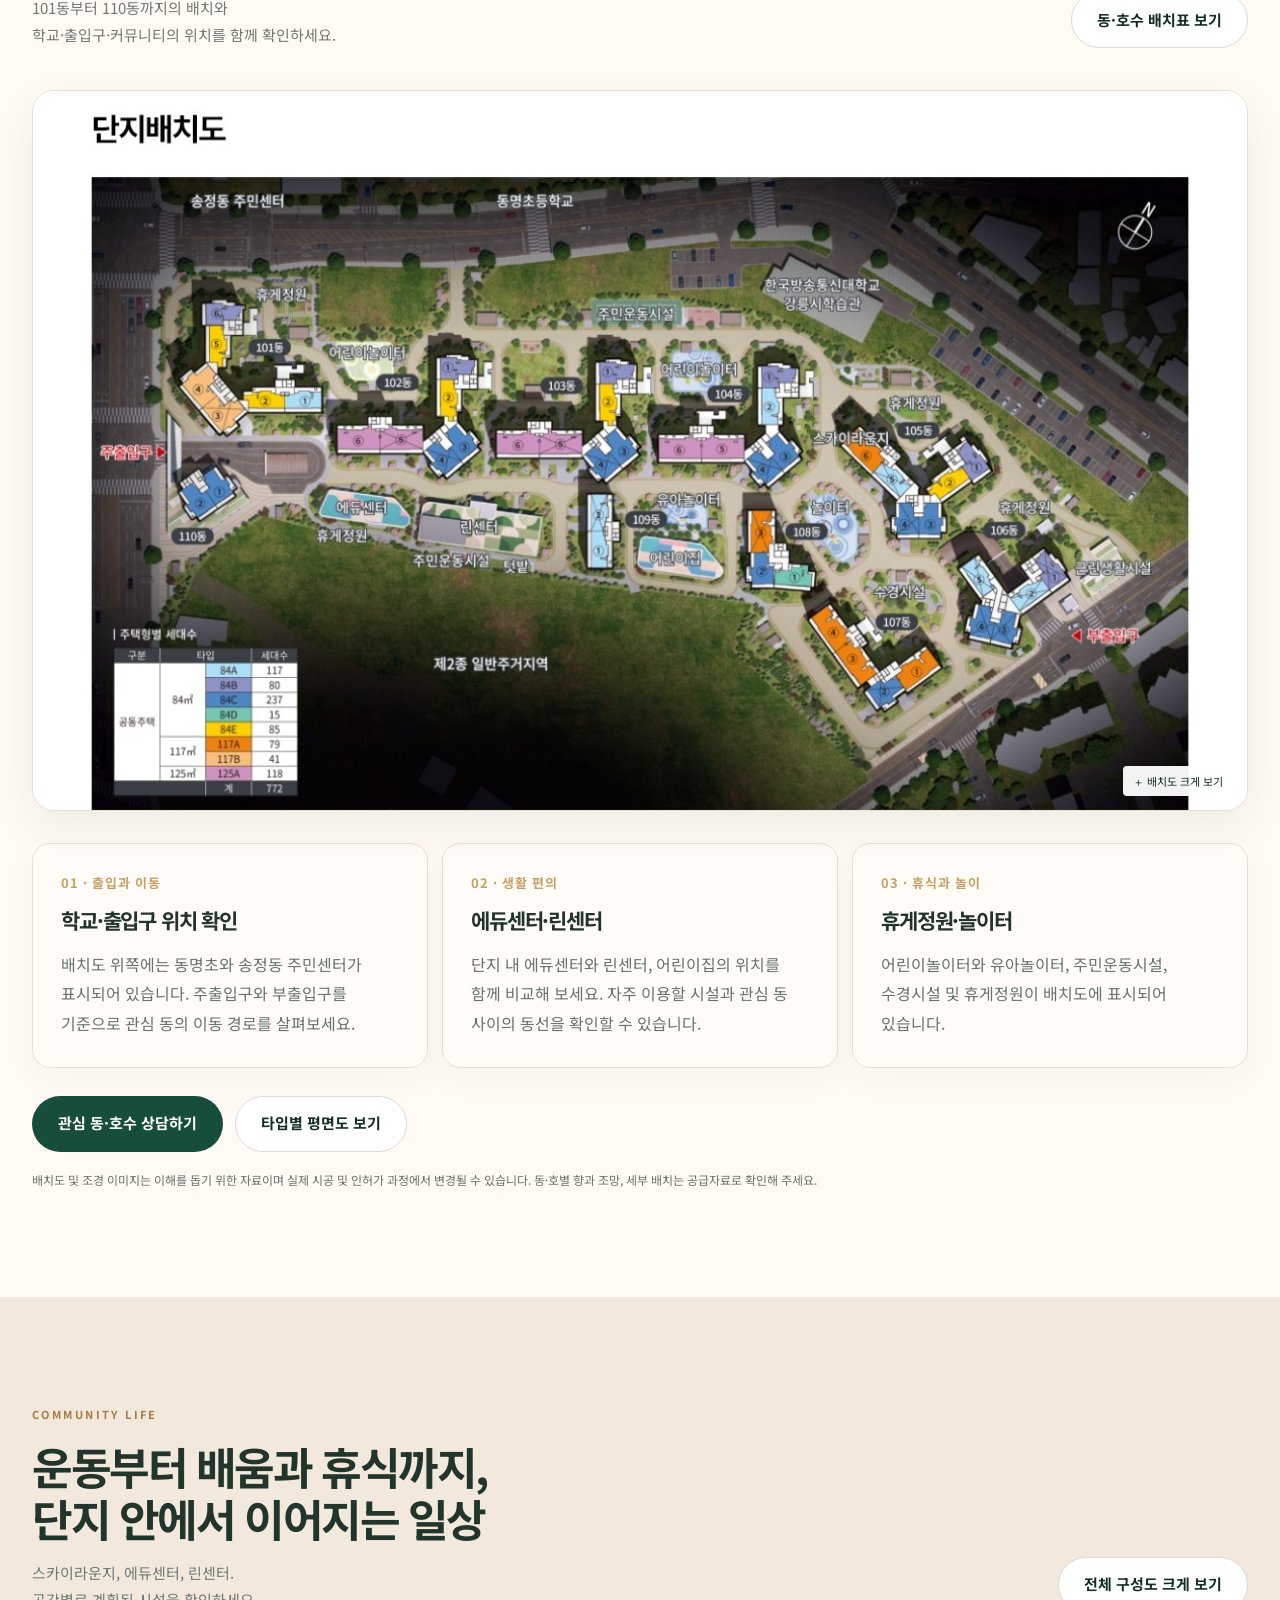
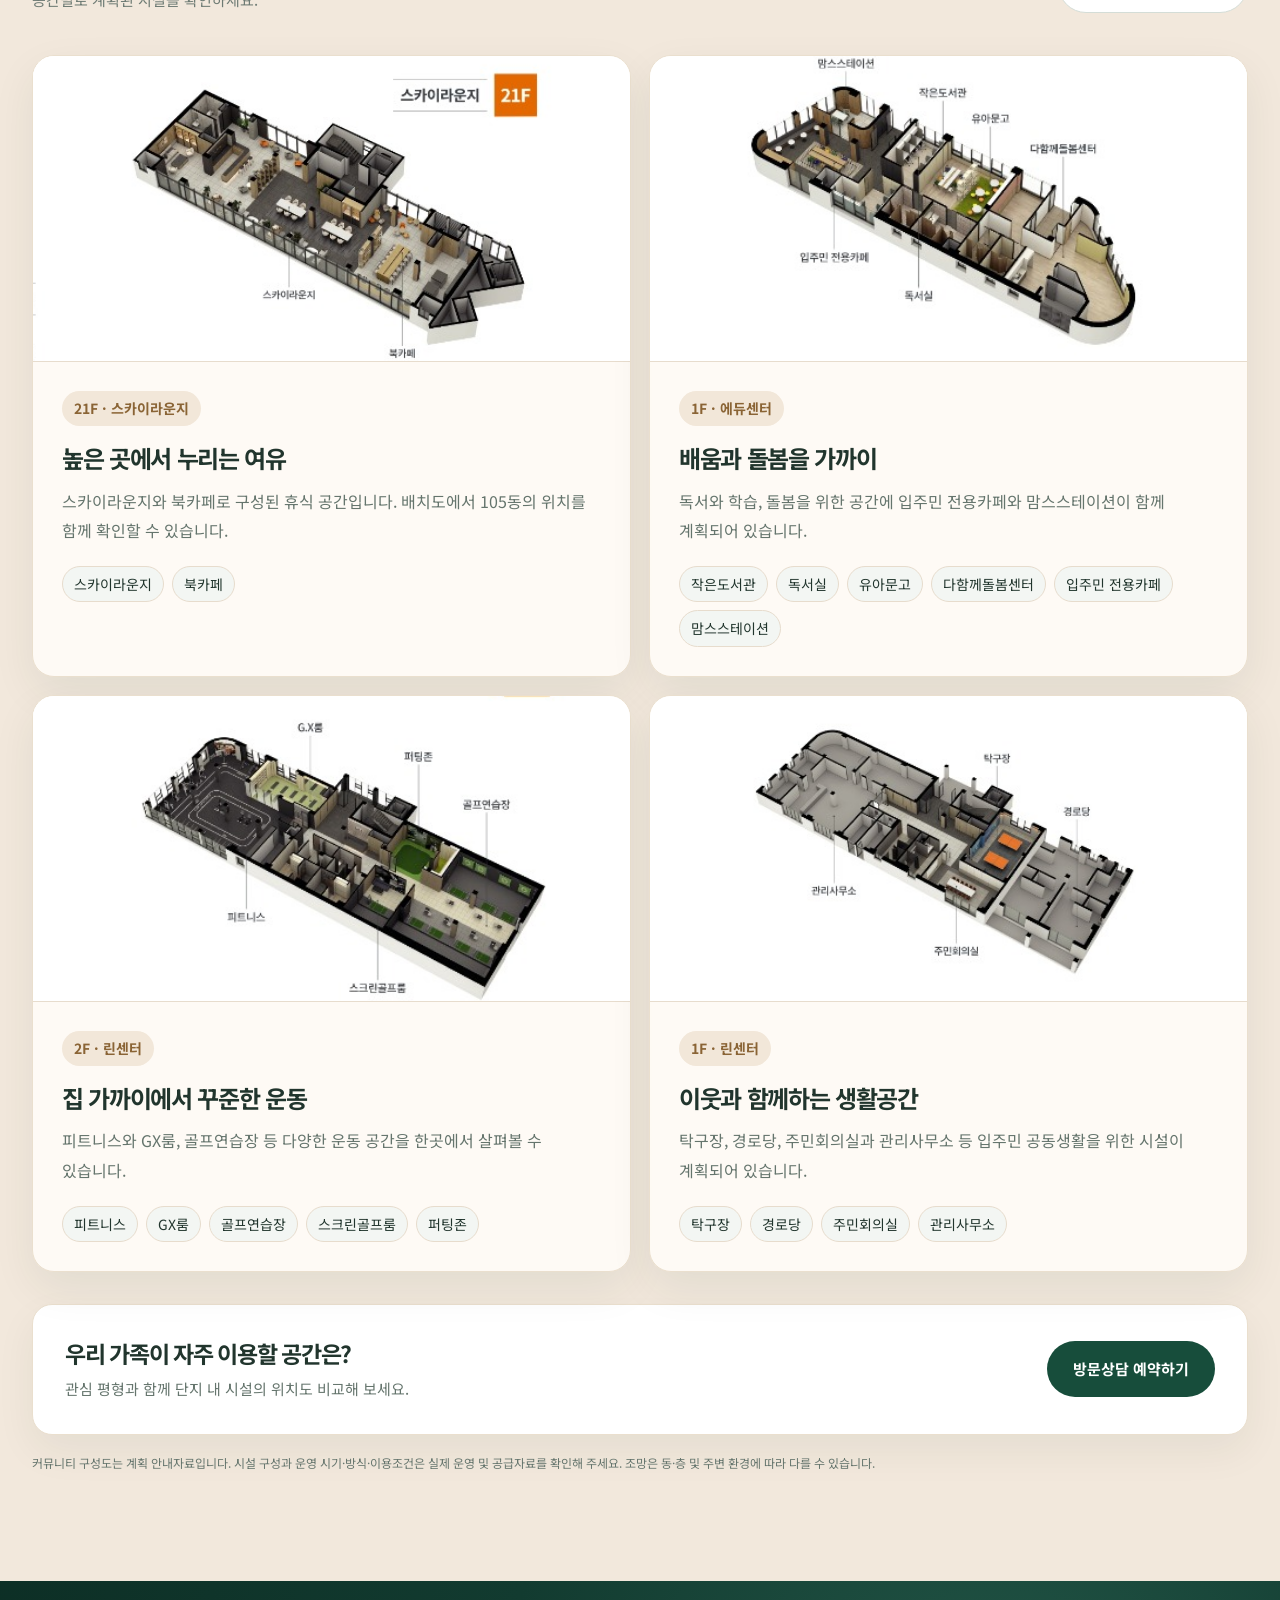
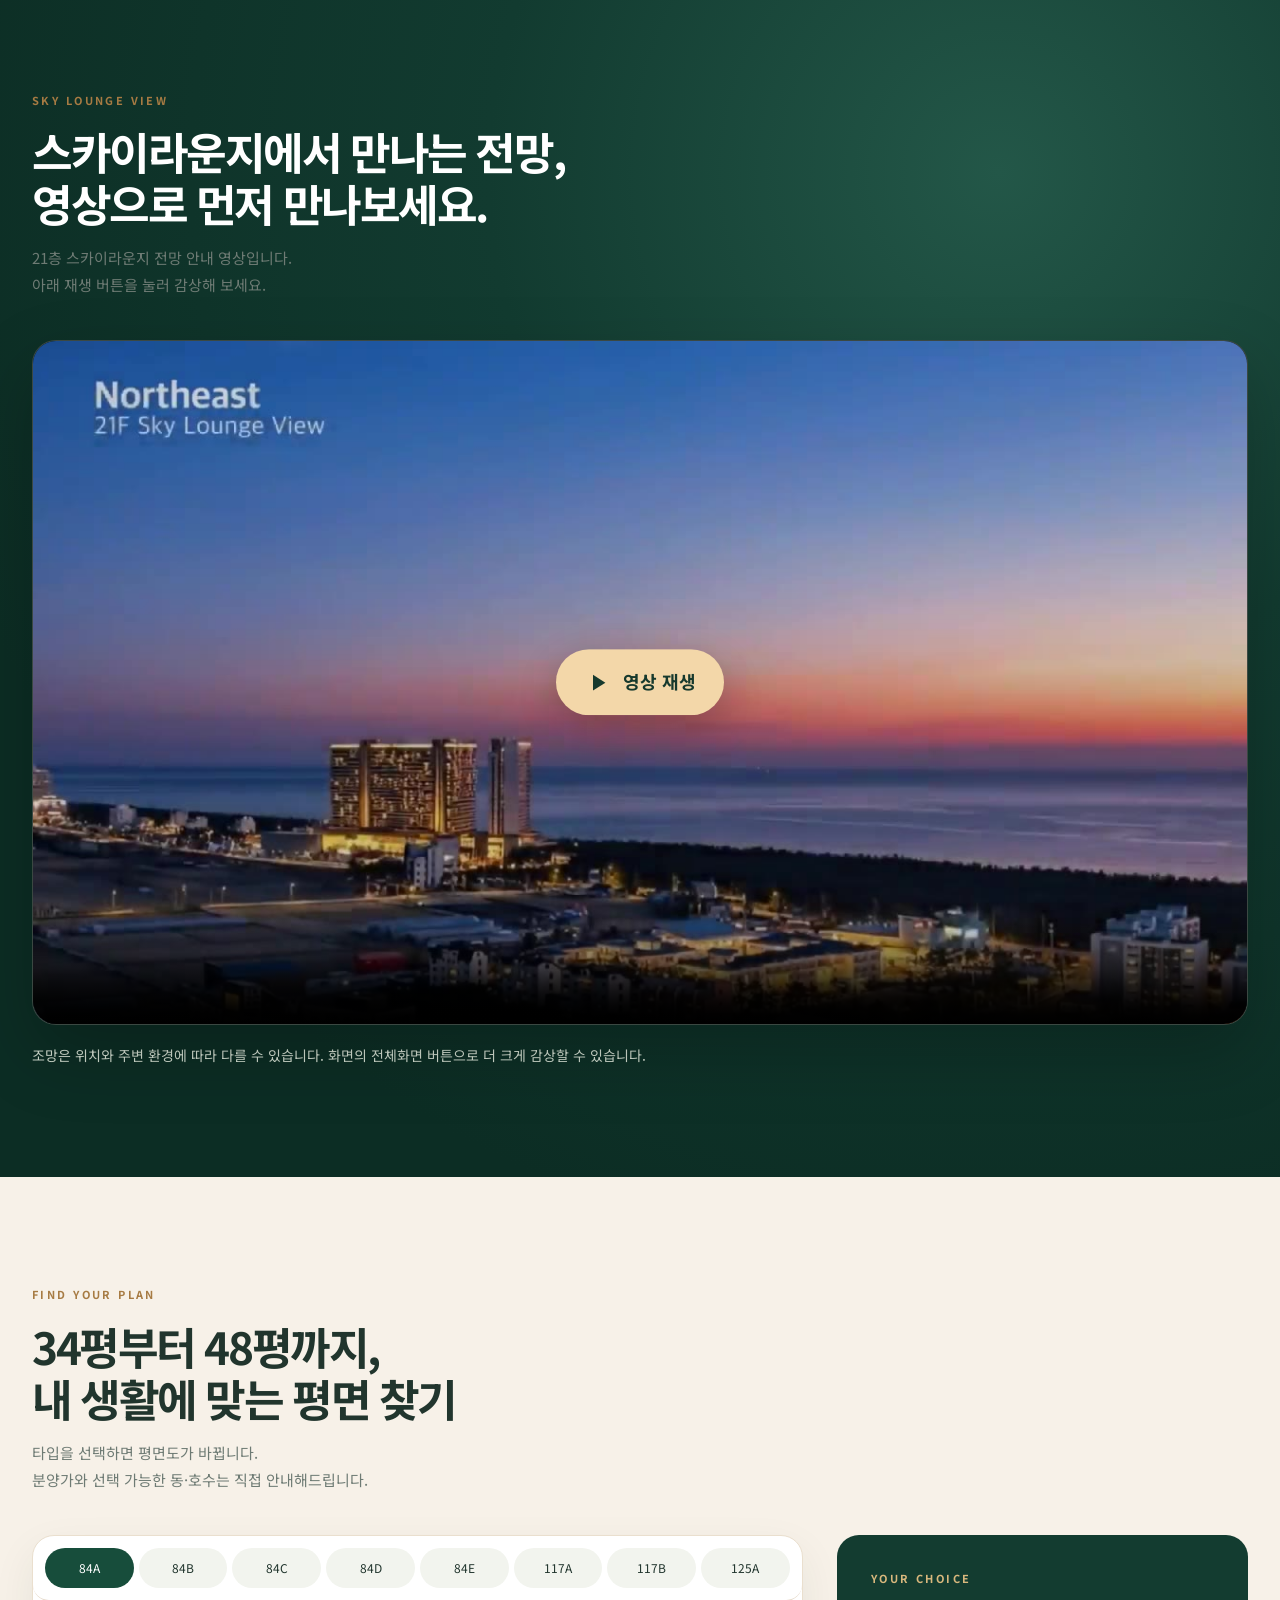
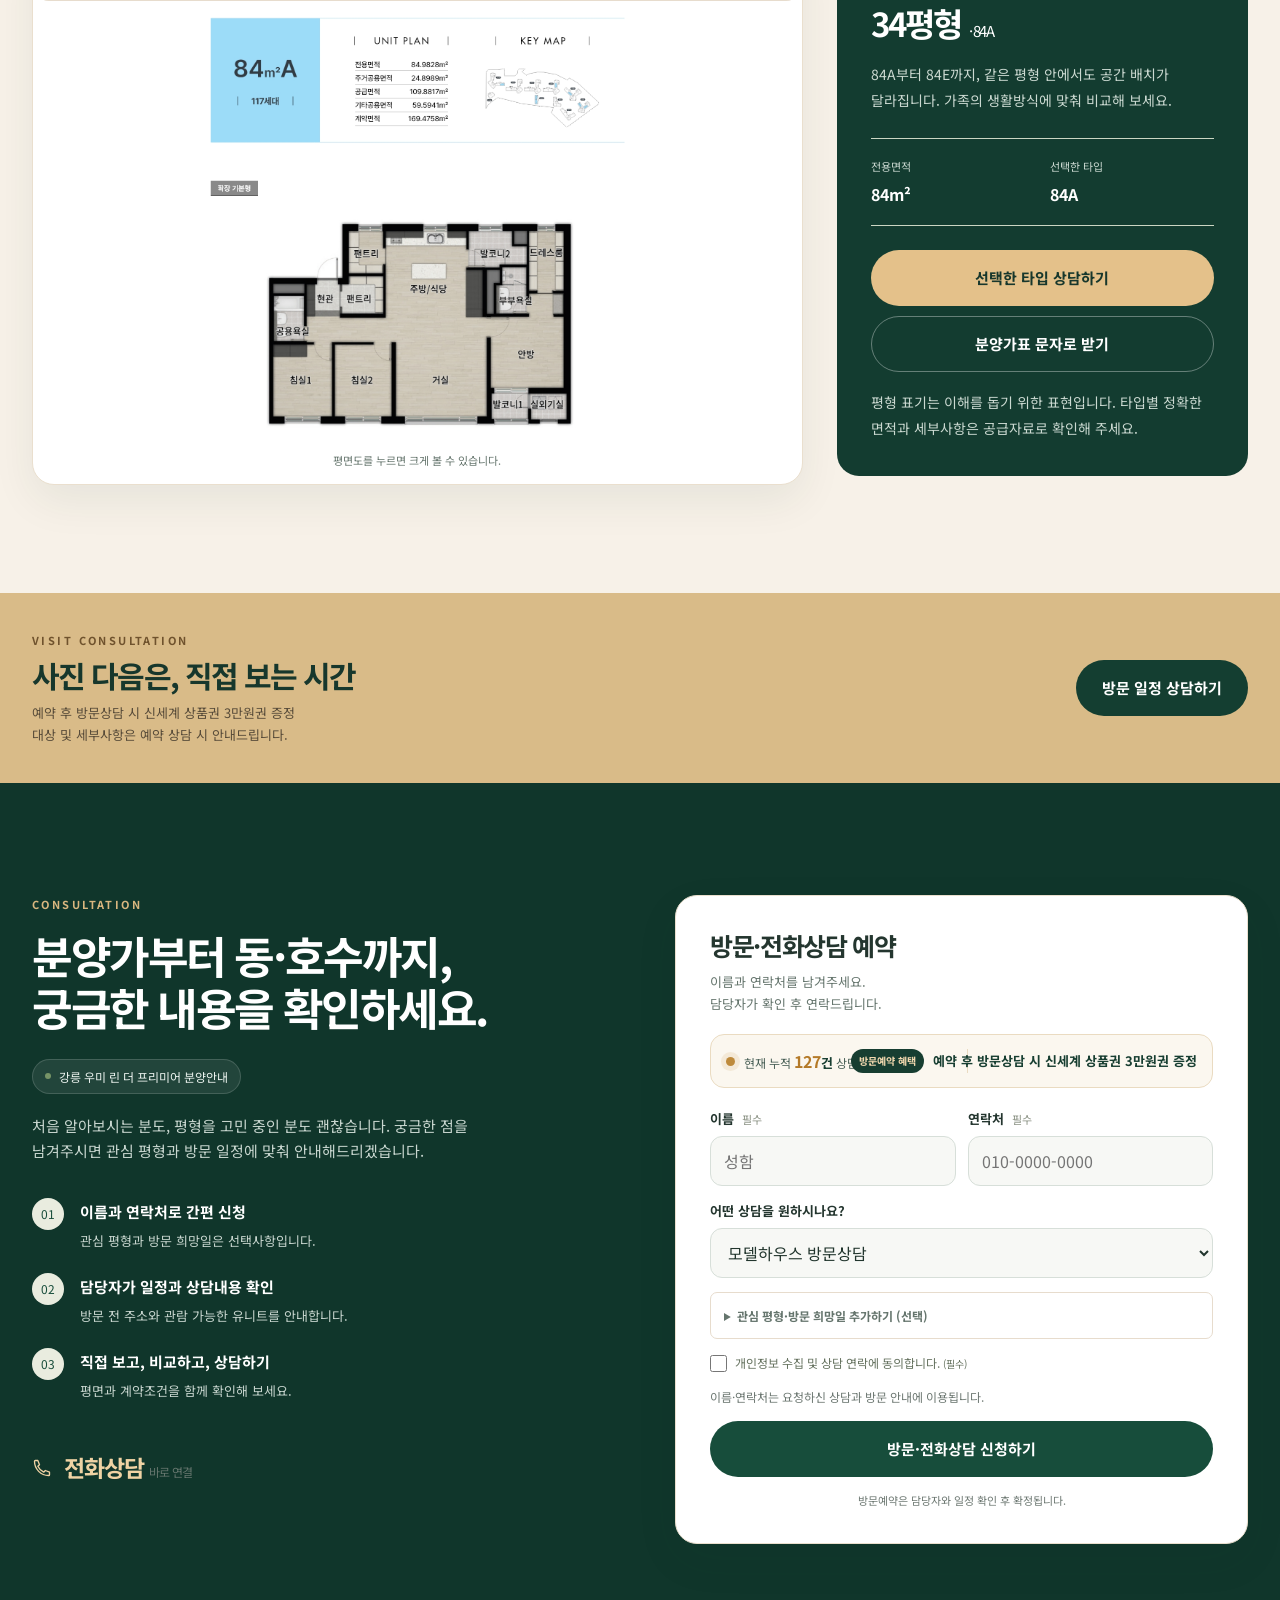
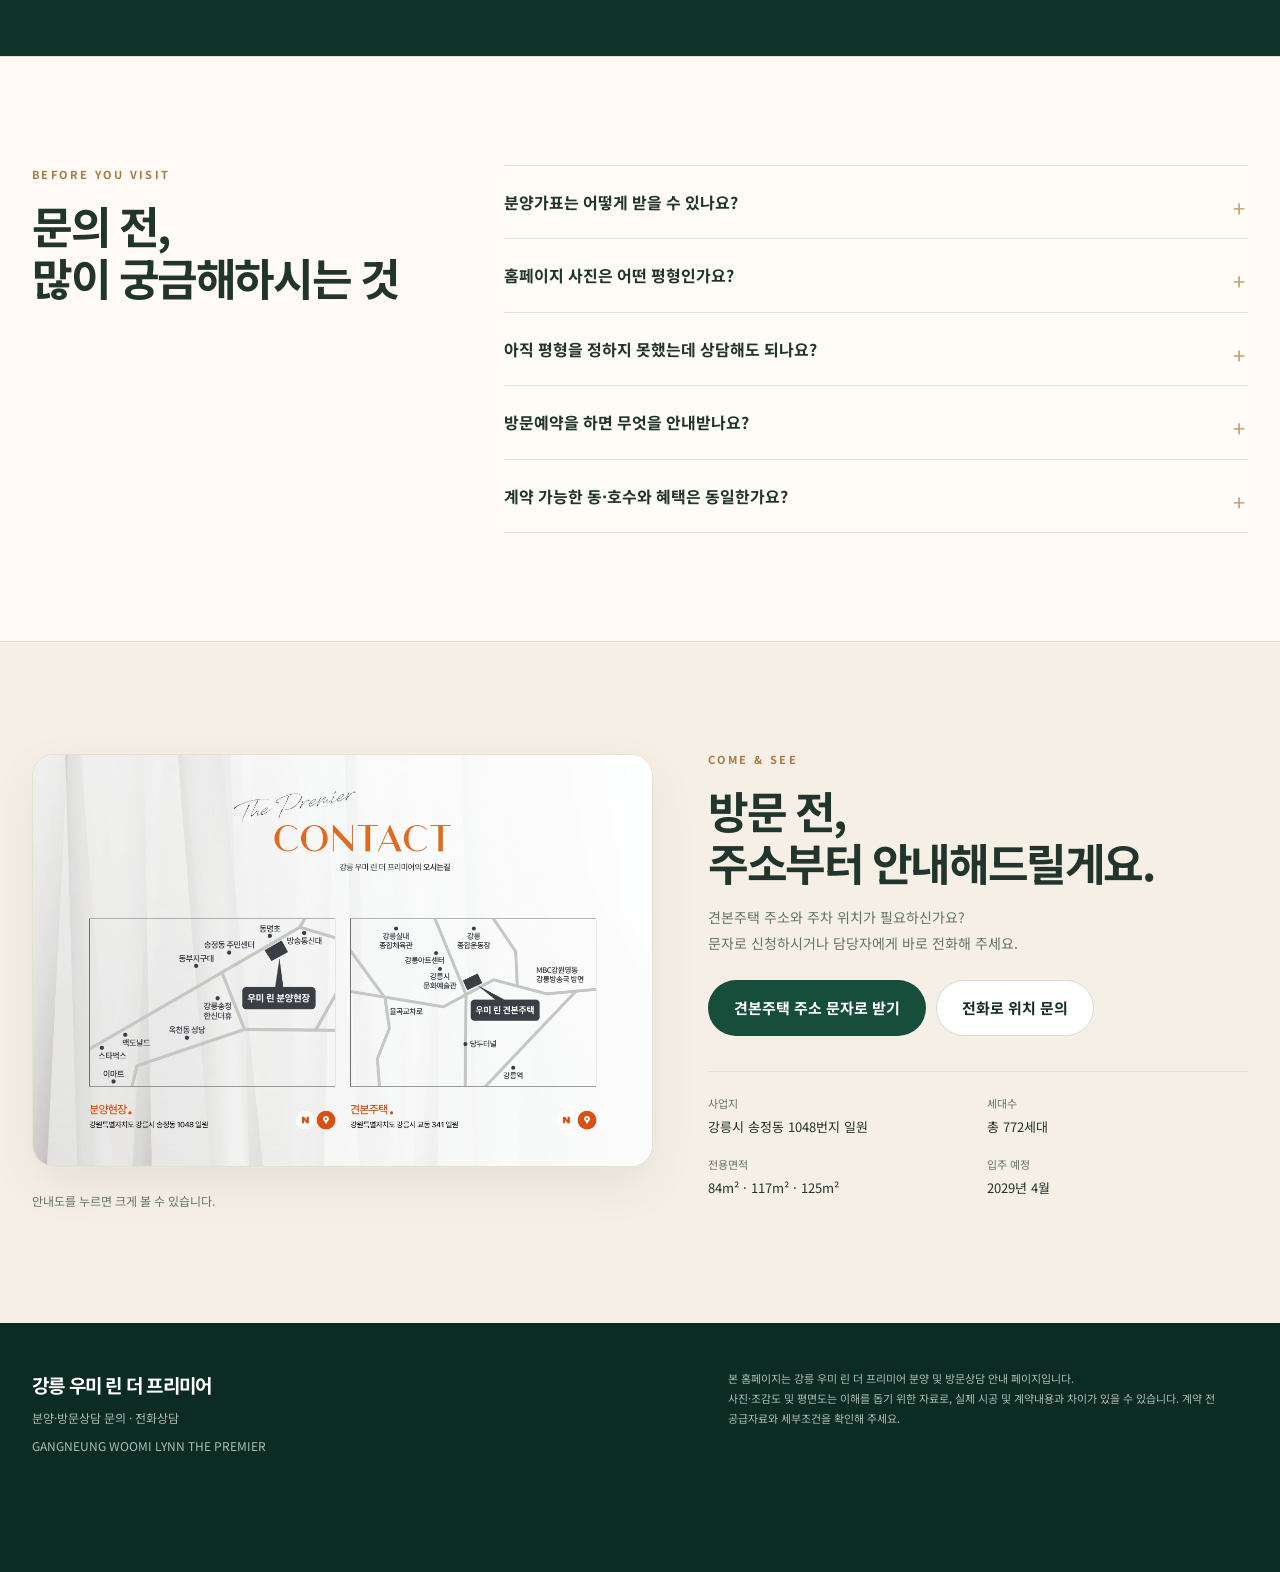
==== commit 71b2de4b: "Add files via upload" ====
--- a/index.html
+++ b/index.html
@@ -88,7 +88,7 @@
   <section class="benefit-strip" aria-label="계약 조건 안내"><div class="wrap benefit-inner"><div class="benefit-title"><span class="benefit-month">계약 조건</span> 계약 전, 자금계획부터 확인하세요<small>계약금 5% · 중도금 60% 무이자 · 잔금 35%</small></div><div class="benefit-item"><small>계약금</small><strong>5<span>%</span></strong></div><div class="benefit-item"><small>중도금 60%</small><strong>무이자</strong></div><div class="benefit-item benefit-interest"><span class="benefit-deadline">입주시</span><small>잔금</small><strong>35<span>%</span></strong></div></div><p class="benefit-note">분양가와 계약 가능한 세대에 따라 실제 납부금액은 달라질 수 있습니다.</p></section>
   <section class="live-consult-strip" aria-label="실시간 상담 현황과 방문예약 혜택"><div class="wrap live-consult-inner">
     <div class="live-consult-count" data-lead-count-wrap aria-live="polite"><span class="live-status-dot" aria-hidden="true"></span><div><small>실시간 상담 현황</small><strong>현재 누적 <span data-lead-count>127</span>건 상담 접수</strong></div></div>
-    <div class="live-consult-gift"><span class="gift-mark" aria-hidden="true">GIFT</span><div><small>방문예약 혜택</small><strong>방문상담 예약 시 신세계 상품권 3만원권 증정</strong></div></div>
+    <div class="live-consult-gift"><span class="gift-mark" aria-hidden="true">GIFT</span><div><small>방문예약 혜택</small><strong>예약 후 방문상담 시 신세계 상품권 3만원권 증정</strong></div></div>
     <button type="button" class="btn btn-primary" data-inquiry="visit" data-position="live-consult">방문상담 예약하기</button>
   </div></section>
   <section class="path-section"><div class="wrap path-grid" aria-label="필요한 정보 선택"><button class="path-card" type="button" data-inquiry="price" data-position="quick-guide"><span class="path-number">01</span><span class="path-copy"><strong>현재 분양가가 궁금해요</strong><small>분양가표와 가능한 세대 상담을 신청하세요</small></span></button><a class="path-card" href="#interior"><span class="path-number">02</span><span class="path-copy"><strong>집 안을 먼저 보고 싶어요</strong><small>34평 C타입·48평 실내 사진</small></span></a><button class="path-card" type="button" data-inquiry="unit" data-position="quick-guide"><span class="path-number">03</span><span class="path-copy"><strong>어떤 동·호수를 고를까요?</strong><small>관심 평형에 맞춰 직접 안내</small></span></button><a class="path-card transfer-path-card" href="transfer.html"><span class="path-number">04</span><span class="path-copy"><strong>분양권 전매를 알아보고 있어요</strong><small>매도 의뢰 · 전매 매물 문의</small></span><span class="path-arrow" aria-hidden="true">→</span></a></div></section>
@@ -164,8 +164,8 @@
   <p class="fine section-footnote" id="skylounge-note">조망은 위치와 주변 환경에 따라 다를 수 있습니다. 화면의 전체화면 버튼으로 더 크게 감상할 수 있습니다.</p>
 </div></section>
   <section id="floor" class="section"><div class="wrap"><div class="section-head"><div><span class="eyebrow">FIND YOUR PLAN</span><h2>34평부터 48평까지,<br>내 생활에 맞는 평면 찾기</h2><p>타입을 선택하면 평면도가 바뀝니다.<br>분양가와 선택 가능한 동·호수는 직접 안내해드립니다.</p></div></div><div class="plan-layout"><div class="plan-card"><div class="plan-tabs" role="tablist" aria-label="평면도 타입 선택"><button type="button" id="floor-tab-84a" role="tab" aria-selected="true" aria-controls="floor-panel" tabindex="0" data-floor="84A">84A</button><button type="button" id="floor-tab-84b" role="tab" aria-selected="false" aria-controls="floor-panel" tabindex="-1" data-floor="84B">84B</button><button type="button" id="floor-tab-84c" role="tab" aria-selected="false" aria-controls="floor-panel" tabindex="-1" data-floor="84C">84C</button><button type="button" id="floor-tab-84d" role="tab" aria-selected="false" aria-controls="floor-panel" tabindex="-1" data-floor="84D">84D</button><button type="button" id="floor-tab-84e" role="tab" aria-selected="false" aria-controls="floor-panel" tabindex="-1" data-floor="84E">84E</button><button type="button" id="floor-tab-117a" role="tab" aria-selected="false" aria-controls="floor-panel" tabindex="-1" data-floor="117A">117A</button><button type="button" id="floor-tab-117b" role="tab" aria-selected="false" aria-controls="floor-panel" tabindex="-1" data-floor="117B">117B</button><button type="button" id="floor-tab-125a" role="tab" aria-selected="false" aria-controls="floor-panel" tabindex="-1" data-floor="125A">125A</button></div><div role="tabpanel" id="floor-panel" aria-labelledby="floor-tab-84a"><button type="button" class="plan-image" data-image-open aria-label="선택한 평면도 크게 보기"><img id="floorImage" src="images/floor84a.jpg" alt="84A 타입 평면도" loading="lazy" decoding="async"></button><p class="plan-help">평면도를 누르면 크게 볼 수 있습니다.</p></div></div><aside class="plan-summary"><span class="eyebrow">YOUR CHOICE</span><h3 id="planTitle">34평형 <small>· 84A</small></h3><p id="planDescription">84A부터 84E까지, 같은 평형 안에서도 공간 배치가 달라집니다. 가족의 생활방식에 맞춰 비교해 보세요.</p><dl class="plan-specs"><div><dt>전용면적</dt><dd id="planArea">84m²</dd></div><div><dt>선택한 타입</dt><dd id="planType">84A</dd></div></dl><button type="button" class="btn btn-primary btn-wide" id="planInquiry" data-inquiry="unit" data-size="34평형" data-type="84A" data-position="floor">선택한 타입 상담하기</button><button type="button" class="btn btn-light btn-wide" id="planPrice" data-inquiry="price" data-size="34평형" data-type="84A" data-position="floor">분양가표 문자로 받기</button><p class="fine section-footnote">평형 표기는 이해를 돕기 위한 표현입니다. 타입별 정확한 면적과 세부사항은 공급자료로 확인해 주세요.</p></aside></div></div></section>
-  <section id="visit-gift" class="visit-band"><div class="wrap visit-band-inner"><div><span class="eyebrow">VISIT CONSULTATION</span><h3>사진 다음은, 직접 보는 시간</h3><p>방문상담 예약 시 신세계 상품권 3만원권 증정<br>대상 및 세부사항은 예약 상담 시 안내드립니다.</p></div><button type="button" class="btn btn-primary" data-inquiry="visit" data-position="visit-benefit">방문 일정 상담하기</button></div></section>
-  <section id="reservation" class="section"><div class="wrap advisor-layout"><div class="advisor-copy"><span class="eyebrow">CONSULTATION</span><h2>분양가부터 동·호수까지,<br>궁금한 내용을 확인하세요.</h2><div class="advisor-tag"><span aria-hidden="true"></span>강릉 우미 린 더 프리미어 분양안내</div><p>처음 알아보시는 분도, 평형을 고민 중인 분도 괜찮습니다. 궁금한 점을 남겨주시면 관심 평형과 방문 일정에 맞춰 안내해드리겠습니다.</p><ol class="advisor-steps"><li><span class="step-number">01</span><div><strong>이름과 연락처로 간편 신청</strong><p>관심 평형과 방문 희망일은 선택사항입니다.</p></div></li><li><span class="step-number">02</span><div><strong>담당자가 일정과 상담내용 확인</strong><p>방문 전 주소와 관람 가능한 유니트를 안내합니다.</p></div></li><li><span class="step-number">03</span><div><strong>직접 보고, 비교하고, 상담하기</strong><p>평면과 계약조건을 함께 확인해 보세요.</p></div></li></ol><a class="advisor-phone" href="tel:033-920-0110" data-position="advisor"><svg class="icon" viewBox="0 0 24 24" aria-hidden="true"><path d="M7 3H4a1 1 0 0 0-1 1c0 9.4 7.6 17 17 17a1 1 0 0 0 1-1v-3l-5-2-2 2a15 15 0 0 1-7-7l2-2-2-5Z"/></svg><span>전화상담 <small>바로 연결</small></span></a></div><div class="form-card"><h3>방문·전화상담 예약</h3><p class="form-intro">이름과 연락처를 남겨주세요.<br>담당자가 확인 후 연락드립니다.</p><div class="form-live-benefit" data-lead-count-wrap aria-live="polite"><div><span class="live-status-dot" aria-hidden="true"></span><span>현재 누적 <strong><span data-lead-count>127</span>건</strong> 상담 접수</span></div><div><span class="form-gift-badge">방문예약 혜택</span><strong>신세계 상품권 3만원권 증정</strong></div></div><form id="leadForm" class="lead-form" data-lead-form data-kind="visit"><input type="hidden" name="entryPoint" value="reservation-form"><div class="form-row">
+  <section id="visit-gift" class="visit-band"><div class="wrap visit-band-inner"><div><span class="eyebrow">VISIT CONSULTATION</span><h3>사진 다음은, 직접 보는 시간</h3><p>예약 후 방문상담 시 신세계 상품권 3만원권 증정<br>대상 및 세부사항은 예약 상담 시 안내드립니다.</p></div><button type="button" class="btn btn-primary" data-inquiry="visit" data-position="visit-benefit">방문 일정 상담하기</button></div></section>
+  <section id="reservation" class="section"><div class="wrap advisor-layout"><div class="advisor-copy"><span class="eyebrow">CONSULTATION</span><h2>분양가부터 동·호수까지,<br>궁금한 내용을 확인하세요.</h2><div class="advisor-tag"><span aria-hidden="true"></span>강릉 우미 린 더 프리미어 분양안내</div><p>처음 알아보시는 분도, 평형을 고민 중인 분도 괜찮습니다. 궁금한 점을 남겨주시면 관심 평형과 방문 일정에 맞춰 안내해드리겠습니다.</p><ol class="advisor-steps"><li><span class="step-number">01</span><div><strong>이름과 연락처로 간편 신청</strong><p>관심 평형과 방문 희망일은 선택사항입니다.</p></div></li><li><span class="step-number">02</span><div><strong>담당자가 일정과 상담내용 확인</strong><p>방문 전 주소와 관람 가능한 유니트를 안내합니다.</p></div></li><li><span class="step-number">03</span><div><strong>직접 보고, 비교하고, 상담하기</strong><p>평면과 계약조건을 함께 확인해 보세요.</p></div></li></ol><a class="advisor-phone" href="tel:033-920-0110" data-position="advisor"><svg class="icon" viewBox="0 0 24 24" aria-hidden="true"><path d="M7 3H4a1 1 0 0 0-1 1c0 9.4 7.6 17 17 17a1 1 0 0 0 1-1v-3l-5-2-2 2a15 15 0 0 1-7-7l2-2-2-5Z"/></svg><span>전화상담 <small>바로 연결</small></span></a></div><div class="form-card"><h3>방문·전화상담 예약</h3><p class="form-intro">이름과 연락처를 남겨주세요.<br>담당자가 확인 후 연락드립니다.</p><div class="form-live-benefit" data-lead-count-wrap aria-live="polite"><div><span class="live-status-dot" aria-hidden="true"></span><span>현재 누적 <strong><span data-lead-count>127</span>건</strong> 상담 접수</span></div><div><span class="form-gift-badge">방문예약 혜택</span><strong>예약 후 방문상담 시 신세계 상품권 3만원권 증정</strong></div></div><form id="leadForm" class="lead-form" data-lead-form data-kind="visit"><input type="hidden" name="entryPoint" value="reservation-form"><div class="form-row">
       <label class="field" for="visit-name"><span>이름 <em>필수</em></span><input id="visit-name" name="name" type="text" placeholder="성함" required autocomplete="name" maxlength="40"></label>
       <label class="field" for="visit-phone"><span>연락처 <em>필수</em></span><input id="visit-phone" name="phone" type="tel" placeholder="010-0000-0000" required autocomplete="tel" inputmode="tel" maxlength="20"></label>
     </div><label class="field" for="visit-kind"><span>어떤 상담을 원하시나요?</span><select id="visit-kind" name="consultType"><option>모델하우스 방문상담</option><option>전화상담</option><option>분양가 상담</option></select></label><details class="optional-fields"><summary>관심 평형·방문 희망일 추가하기 (선택)</summary><div class="optional-inner">
@@ -174,21 +174,21 @@
       <div class="form-row"><label class="field" for="visit-date"><span>방문 희망일 <em>선택</em></span><input id="visit-date" name="visitDate" type="date"></label><label class="field" for="visit-time"><span>방문 희망 시간 <em>선택</em></span><select id="visit-time" name="visitTime"><option value="">시간 선택</option><option>10:00</option><option>10:30</option><option>11:00</option><option>11:30</option><option>12:00</option><option>12:30</option><option>13:00</option><option>13:30</option><option>14:00</option><option>14:30</option><option>15:00</option><option>15:30</option><option>16:00</option><option>16:30</option><option>17:00</option><option>17:30</option><option>18:00</option><option>18:30</option></select></label></div>
       <label class="field" for="visit-message"><span>궁금한 내용 <em>선택</em></span><textarea id="visit-message" name="note" rows="2" placeholder="동·호수, 계약조건 등 궁금한 점을 남겨주세요." maxlength="1000"></textarea></label>
     </div></details><label class="agree" for="visit-agree"><input id="visit-agree" name="privacyConsent" type="checkbox" value="동의" required><span>개인정보 수집 및 상담 연락에 동의합니다. <small>(필수)</small></span></label><p class="fine">이름·연락처는 요청하신 상담과 방문 안내에 이용됩니다.</p><p class="form-error" role="alert" hidden></p><button type="submit" class="btn btn-primary btn-wide"><span class="btnText">방문·전화상담 신청하기</span><span class="loadingDot" aria-hidden="true"></span></button><p class="form-note">방문예약은 담당자와 일정 확인 후 확정됩니다.</p></form></div></div></section>
-  <section class="section faq-section"><div class="wrap faq-layout"><div><span class="eyebrow">BEFORE YOU VISIT</span><h2>문의 전,<br>많이 궁금해하시는 것</h2></div><div class="faq-list"><details><summary>분양가표는 어떻게 받을 수 있나요?</summary><p>‘분양가표 문자로 받기’에서 이름과 연락처를 입력해 주세요. 입력하신 번호로 분양가표 확인 링크를 안내합니다. 동·호수별 가격과 적용조건은 상담을 통해 확인하실 수 있습니다. <button type="button" data-inquiry="price" data-position="faq">분양가표 신청하기</button></p></details><details><summary>홈페이지 사진은 어떤 평형인가요?</summary><p>실제 촬영한 34평형 C타입과 48평형 사진을 소개합니다. 가구·장식과 일부 품목은 전시·선택옵션일 수 있습니다. 현재 관람 가능한 유니트는 방문예약 시 안내해드립니다.</p></details><details><summary>아직 평형을 정하지 못했는데 상담해도 되나요?</summary><p>네. 34평·45평·48평 평면도를 함께 비교하며 생활방식과 관심조건에 맞는 선택을 도와드립니다. 관심 평형을 선택하지 않고 이름과 연락처만 남겨주셔도 됩니다.</p></details><details><summary>방문예약을 하면 무엇을 안내받나요?</summary><p>담당자가 방문 가능 일정과 견본주택 위치, 관람 가능한 유니트를 안내해드립니다. 방문상담 예약 시 신세계 상품권 3만원권 증정 관련 세부사항도 함께 확인해 주세요.</p></details><details><summary>계약 가능한 동·호수와 혜택은 동일한가요?</summary><p>계약 가능 여부와 세부조건은 달라질 수 있습니다. 관심 평형과 타입을 알려주시면 현재 안내 가능한 내용을 확인해드립니다. <button type="button" data-inquiry="unit" data-position="faq">동·호수 문의하기</button></p></details></div></div></section>
+  <section class="section faq-section"><div class="wrap faq-layout"><div><span class="eyebrow">BEFORE YOU VISIT</span><h2>문의 전,<br>많이 궁금해하시는 것</h2></div><div class="faq-list"><details><summary>분양가표는 어떻게 받을 수 있나요?</summary><p>‘분양가표 문자로 받기’에서 이름과 연락처를 입력해 주세요. 입력하신 번호로 분양가표 확인 링크를 안내합니다. 동·호수별 가격과 적용조건은 상담을 통해 확인하실 수 있습니다. <button type="button" data-inquiry="price" data-position="faq">분양가표 신청하기</button></p></details><details><summary>홈페이지 사진은 어떤 평형인가요?</summary><p>실제 촬영한 34평형 C타입과 48평형 사진을 소개합니다. 가구·장식과 일부 품목은 전시·선택옵션일 수 있습니다. 현재 관람 가능한 유니트는 방문예약 시 안내해드립니다.</p></details><details><summary>아직 평형을 정하지 못했는데 상담해도 되나요?</summary><p>네. 34평·45평·48평 평면도를 함께 비교하며 생활방식과 관심조건에 맞는 선택을 도와드립니다. 관심 평형을 선택하지 않고 이름과 연락처만 남겨주셔도 됩니다.</p></details><details><summary>방문예약을 하면 무엇을 안내받나요?</summary><p>담당자가 방문 가능 일정과 견본주택 위치, 관람 가능한 유니트를 안내해드립니다. 예약 후 방문상담 시 신세계 상품권 3만원권 증정 관련 세부사항도 함께 확인해 주세요.</p></details><details><summary>계약 가능한 동·호수와 혜택은 동일한가요?</summary><p>계약 가능 여부와 세부조건은 달라질 수 있습니다. 관심 평형과 타입을 알려주시면 현재 안내 가능한 내용을 확인해드립니다. <button type="button" data-inquiry="unit" data-position="faq">동·호수 문의하기</button></p></details></div></div></section>
   <section id="contact-map" class="section"><div class="wrap location-layout"><div><button type="button" class="location-image" data-image-src="images/directions.jpg" data-image-title="견본주택 오시는 길" aria-label="오시는 길 안내도 크게 보기"><img src="images/directions.jpg" alt="강릉 우미 린 더 프리미어 견본주택 오시는 길" loading="lazy" decoding="async"></button><p class="fine section-footnote">안내도를 누르면 크게 볼 수 있습니다.</p></div><div class="location-copy"><span class="eyebrow">COME & SEE</span><h2>방문 전,<br>주소부터 안내해드릴게요.</h2><p>견본주택 주소와 주차 위치가 필요하신가요?<br>문자로 신청하시거나 담당자에게 바로 전화해 주세요.</p><div class="location-actions"><button type="button" class="btn btn-primary" data-inquiry="address" data-position="location">견본주택 주소 문자로 받기</button><a href="tel:033-920-0110" class="btn btn-light" data-position="location">전화로 위치 문의</a></div><dl class="project-details"><div><dt>사업지</dt><dd>강릉시 송정동 1048번지 일원</dd></div><div><dt>세대수</dt><dd>총 772세대</dd></div><div><dt>전용면적</dt><dd>84m² · 117m² · 125m²</dd></div><div><dt>입주 예정</dt><dd>2029년 4월</dd></div></dl></div></div></section>
 </main>
 <footer class="site-footer"><div class="wrap footer-inner"><div><strong>강릉 우미 린 더 프리미어</strong><p>분양·방문상담 문의 · <a href="tel:033-920-0110" data-position="footer">전화상담</a></p><p>GANGNEUNG WOOMI LYNN THE PREMIER</p></div><div class="footer-note">본 홈페이지는 강릉 우미 린 더 프리미어 분양 및 방문상담 안내 페이지입니다.<br>사진·조감도 및 평면도는 이해를 돕기 위한 자료로, 실제 시공 및 계약내용과 차이가 있을 수 있습니다. 계약 전 공급자료와 세부조건을 확인해 주세요.</div></div></footer>
-<div class="live-lead-float" data-lead-count-wrap aria-live="polite"><span class="live-status-dot" aria-hidden="true"></span><span><strong>현재 <span data-lead-count>127</span>건 상담 접수</strong><small>방문상담 예약 시 신세계 상품권 3만원권 증정</small></span></div>
+<div class="live-lead-float" data-lead-count-wrap aria-live="polite"><span class="live-status-dot" aria-hidden="true"></span><span><strong>현재 <span data-lead-count>127</span>건 상담 접수</strong><small>예약 후 방문상담 시 신세계 상품권 3만원권 증정</small></span></div>
 <nav class="mobile-bar" aria-label="빠른 상담"><div class="mobile-bar-inner"><div class="bar-copy"><strong>강릉 우미 린 더 프리미어</strong><small>내게 맞는 평형과 동·호수, 직접 안내해드립니다.</small></div><a class="bar-call" href="tel:033-920-0110" data-position="fixed-bar"><svg class="icon" viewBox="0 0 24 24" aria-hidden="true"><path d="M7 3H4a1 1 0 0 0-1 1c0 9.4 7.6 17 17 17a1 1 0 0 0 1-1v-3l-5-2-2 2a15 15 0 0 1-7-7l2-2-2-5Z"/></svg><span>전화상담</span></a><button type="button" class="btn btn-light" data-inquiry="price" data-position="fixed-bar">분양가표 받기</button><button type="button" class="btn btn-primary bar-visit" data-inquiry="visit" data-position="fixed-bar">방문예약</button></div></nav>
 
 <dialog id="visitGiftPopup" class="visit-gift-popup" aria-labelledby="visitGiftTitle">
   <div class="visit-gift-popup-inner">
     <button type="button" class="visit-gift-popup-close" data-gift-popup-close aria-label="팝업 닫기">×</button>
-    <span class="visit-gift-popup-kicker">방문상담 예약 고객 혜택</span>
-    <h2 id="visitGiftTitle">신세계 상품권<br><strong>3만원 증정</strong></h2>
-    <p>모델하우스 방문 전<br>원하시는 날짜와 시간을 예약해주세요.</p>
+    <span class="visit-gift-popup-kicker">예약 후 방문상담 고객 혜택</span>
+    <h2 id="visitGiftTitle">신세계 상품권<br><strong>3만원권 증정</strong></h2>
+    <p>예약 후 방문상담 시 증정됩니다.<br>원하시는 날짜와 시간을 예약해주세요.</p>
     <button type="button" class="btn btn-primary btn-wide" data-gift-popup-reserve>방문예약하기</button>
-    <small>※ 방문상담 예약 고객 대상 · 세부사항은 상담 시 안내</small>
+    <small>※ 예약 후 방문상담 고객 대상 · 세부사항은 상담 시 안내</small>
   </div>
 </dialog>
 <dialog id="leadDialog" class="lead-dialog" aria-labelledby="dialogTitle" aria-describedby="dialogDescription"><div class="dialog-inner"><button type="button" class="dialog-close" data-dialog-close aria-label="상담창 닫기">×</button><div id="dialogFormContent"><span class="eyebrow dialog-eyebrow">GANGNEUNG · THE PREMIER</span><h2 id="dialogTitle">현재 분양가와 가능한 세대를 확인하세요.</h2><p class="dialog-lead" id="dialogDescription">이름과 연락처를 남겨주시면 분양가표 확인 링크와 상담 안내를 도와드립니다.</p><div class="dialog-modes" aria-label="문의 종류 선택"><button type="button" data-dialog-kind="price" aria-pressed="true">분양가표</button><button type="button" data-dialog-kind="visit" aria-pressed="false">방문예약</button><button type="button" data-dialog-kind="unit" aria-pressed="false">동·호수 상담</button></div><form id="priceLeadForm" class="lead-form" data-lead-form data-kind="price"><input type="hidden" name="entryPoint" value=""><div class="form-row">
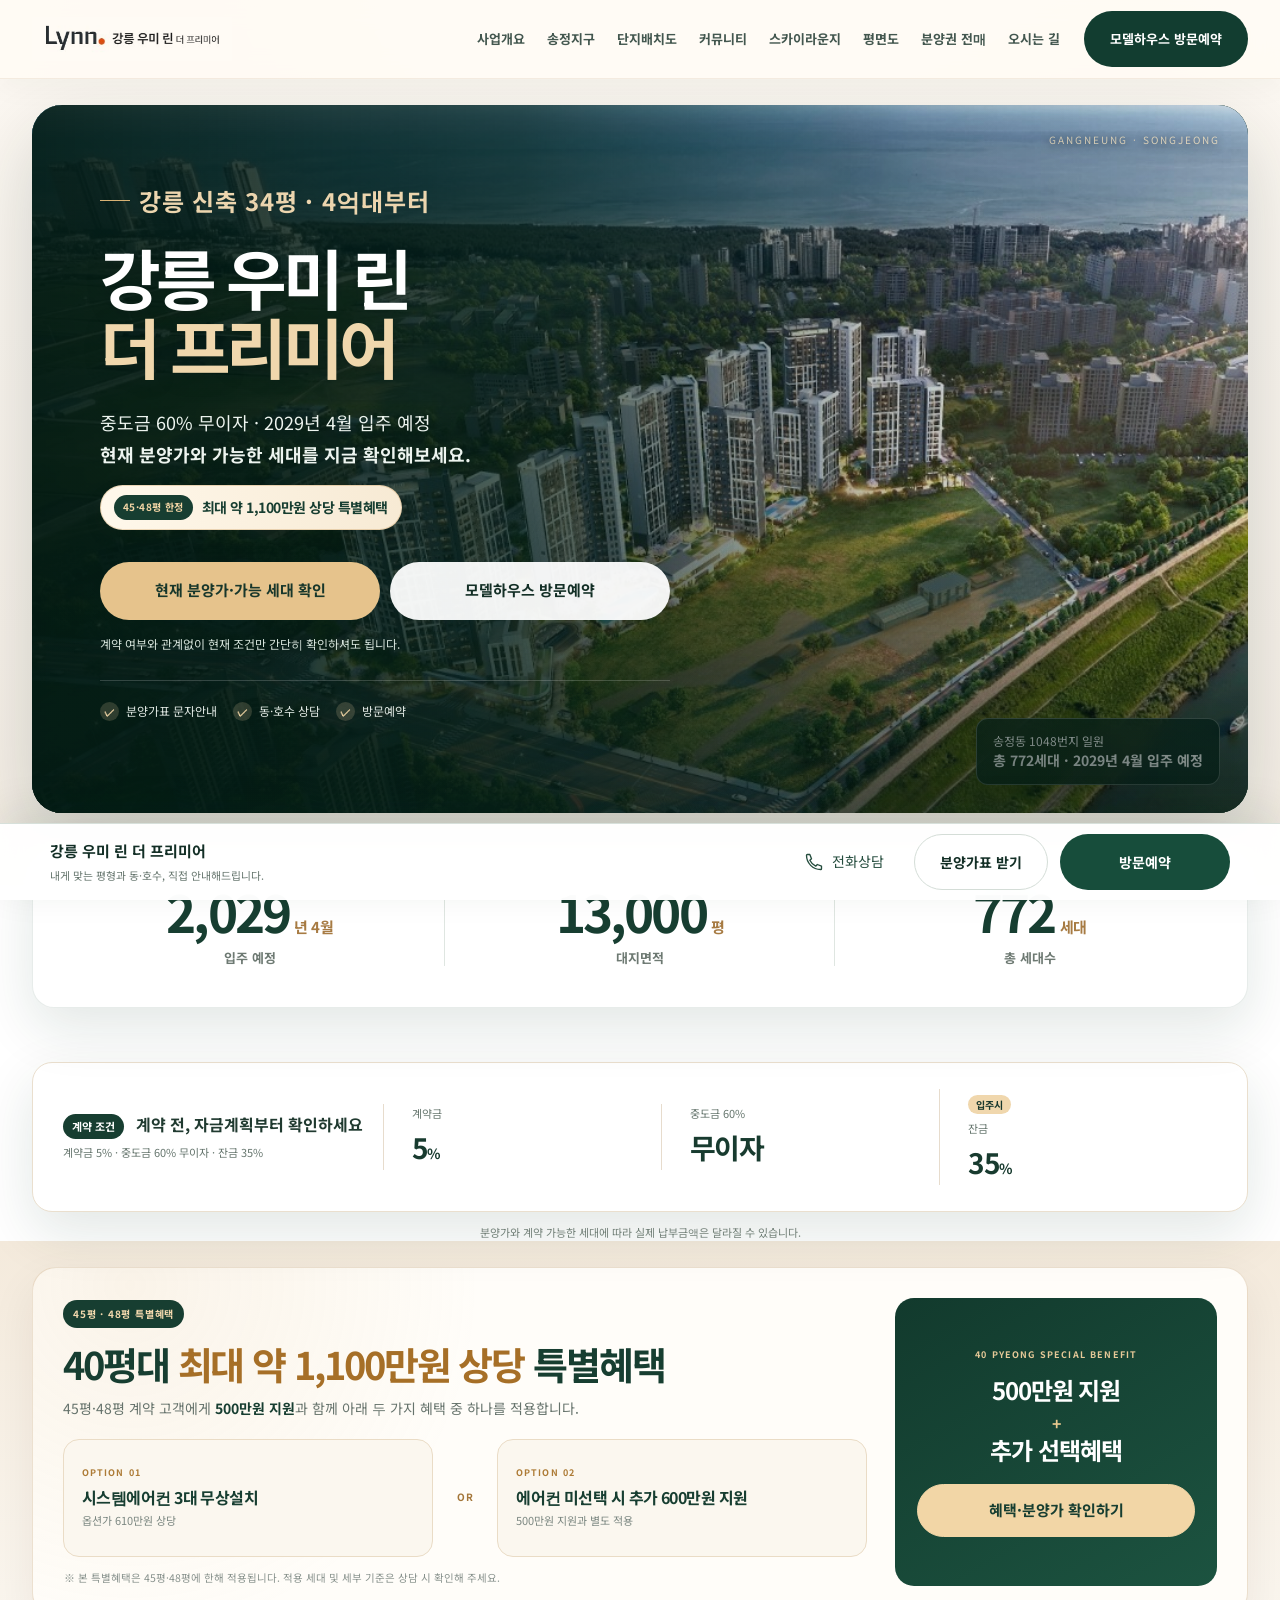
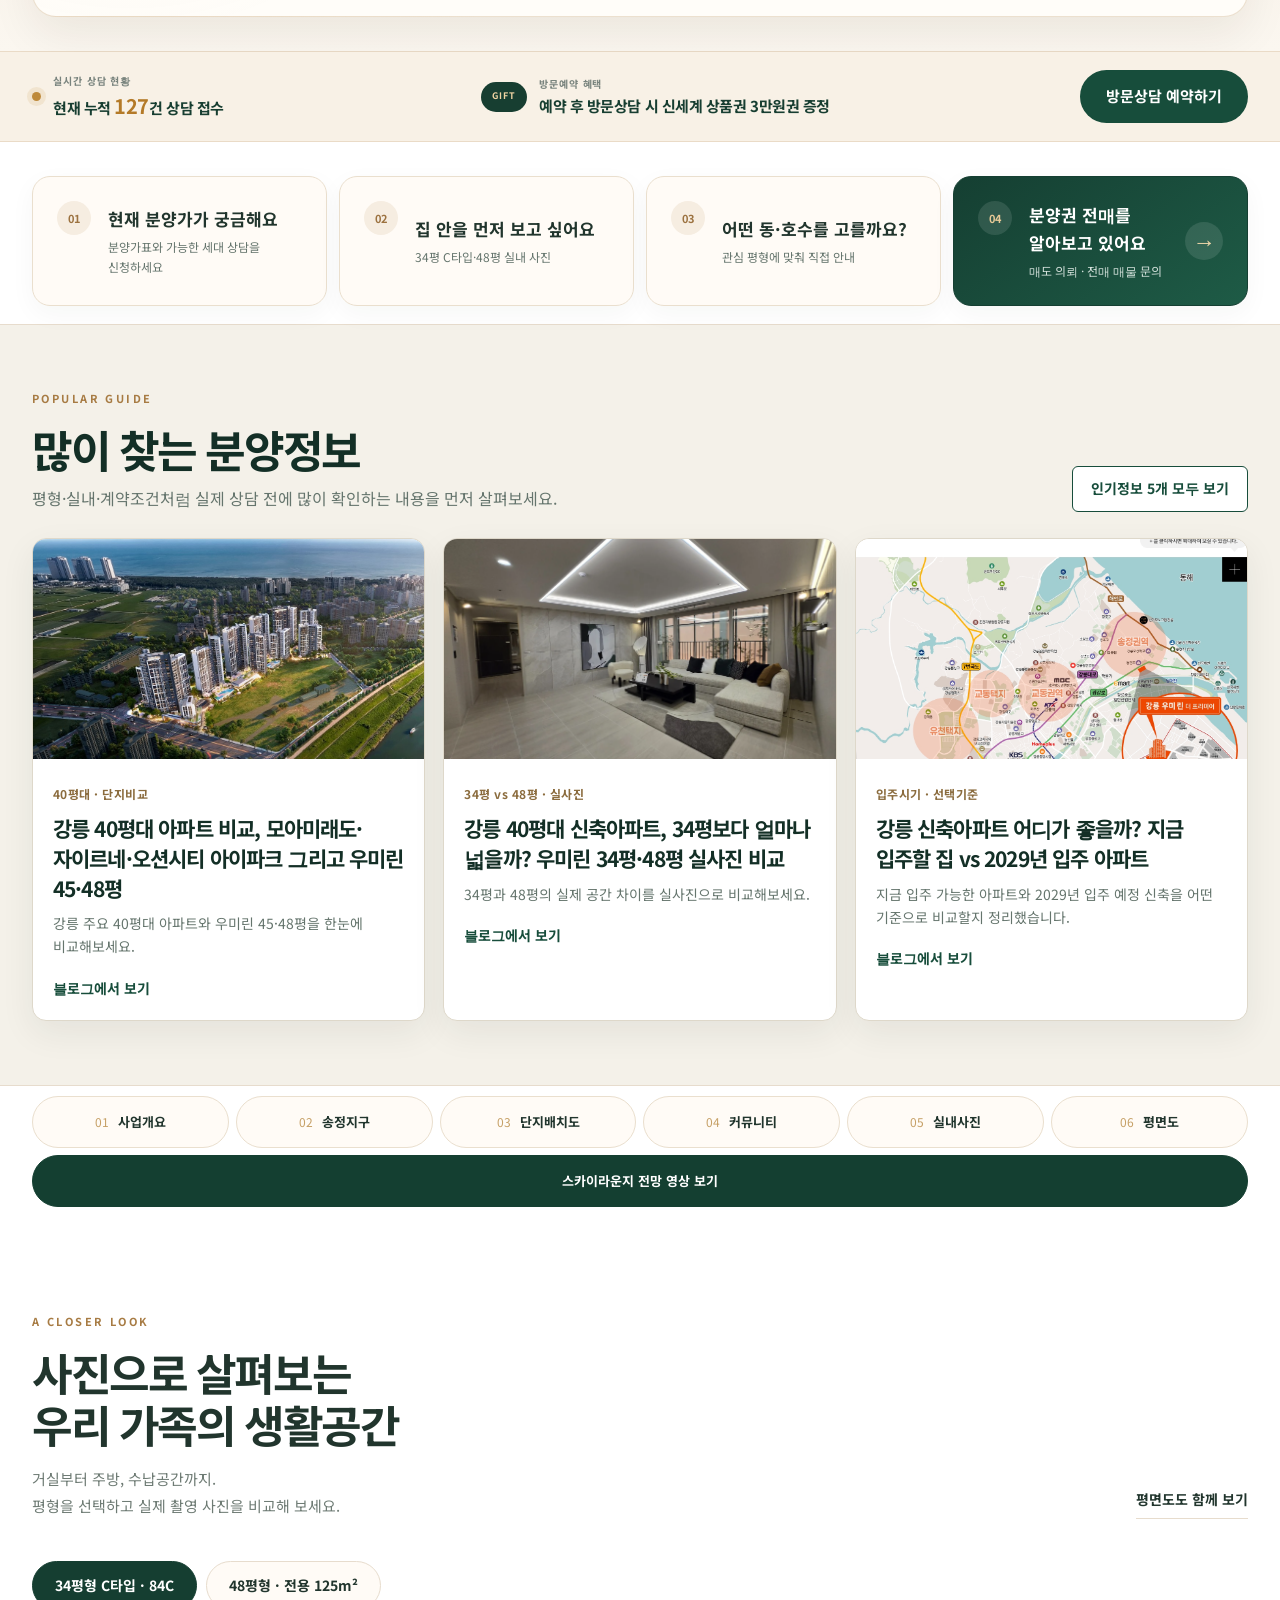
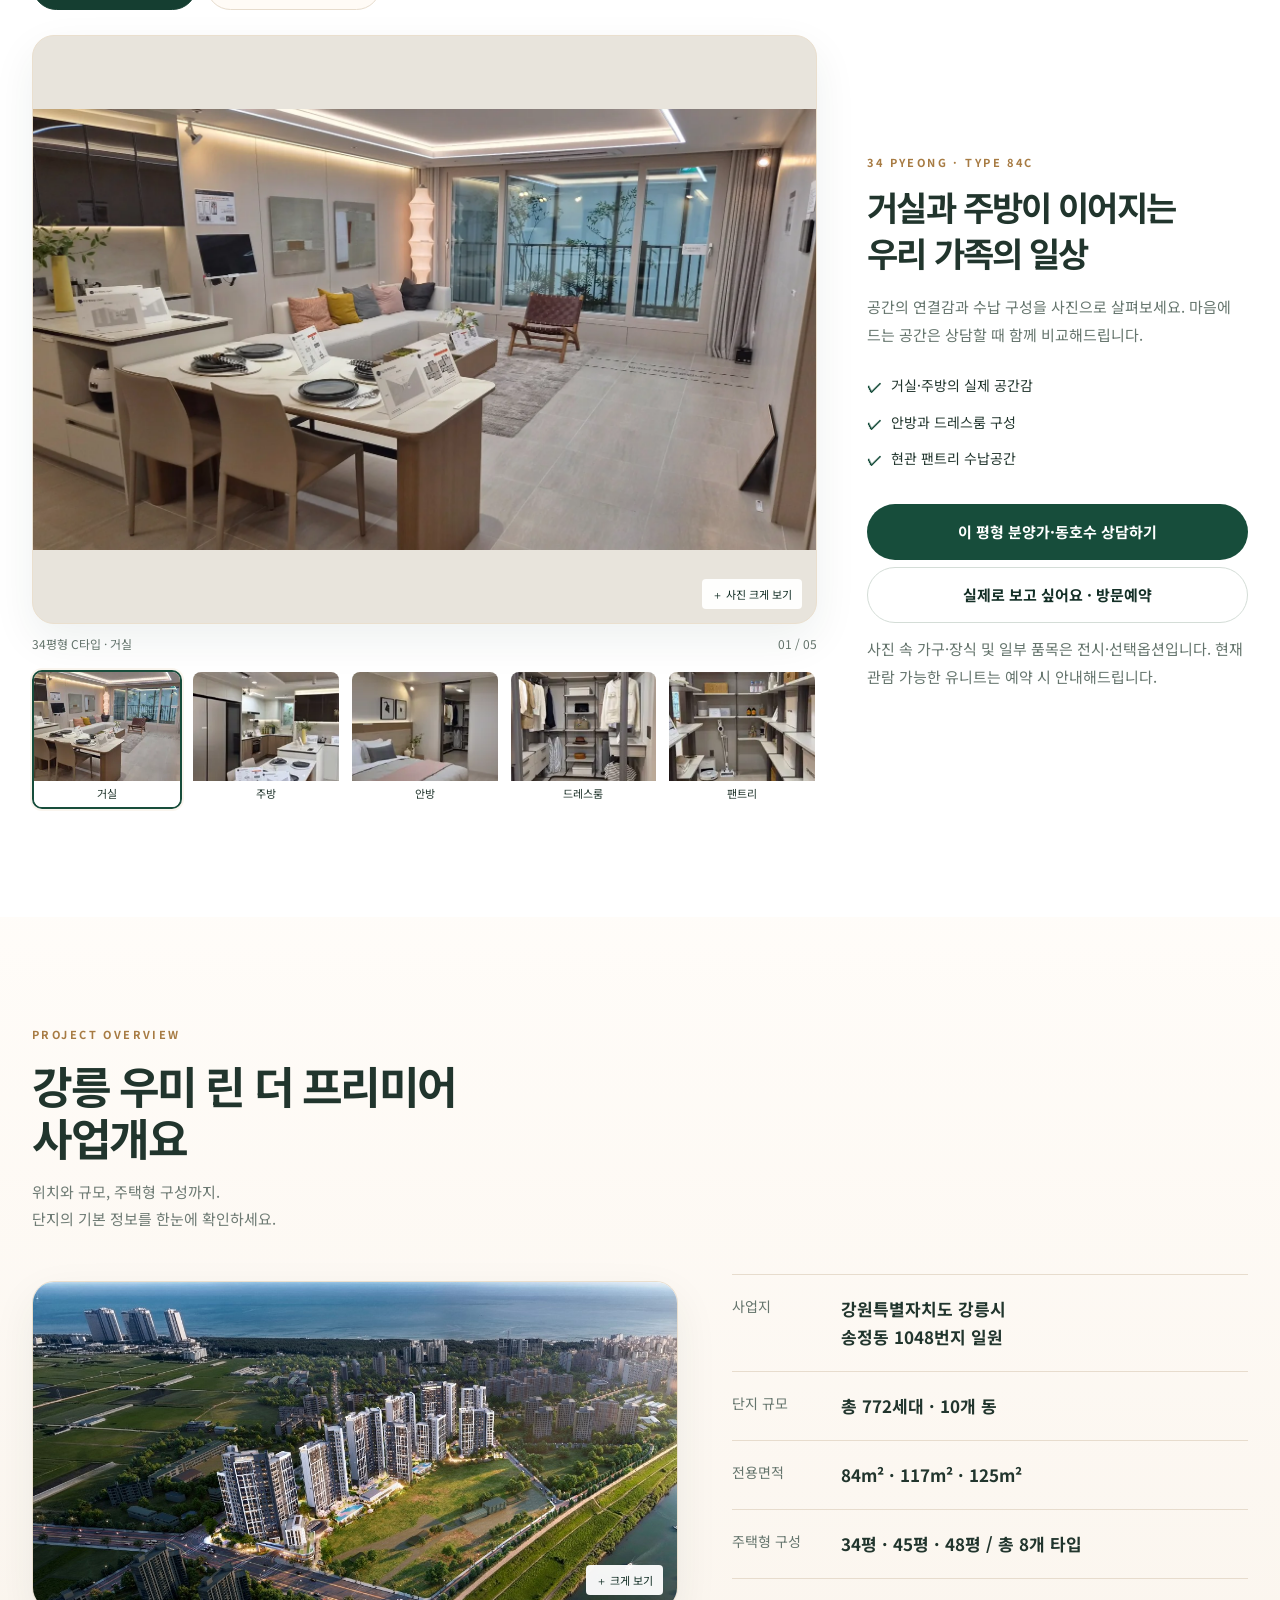
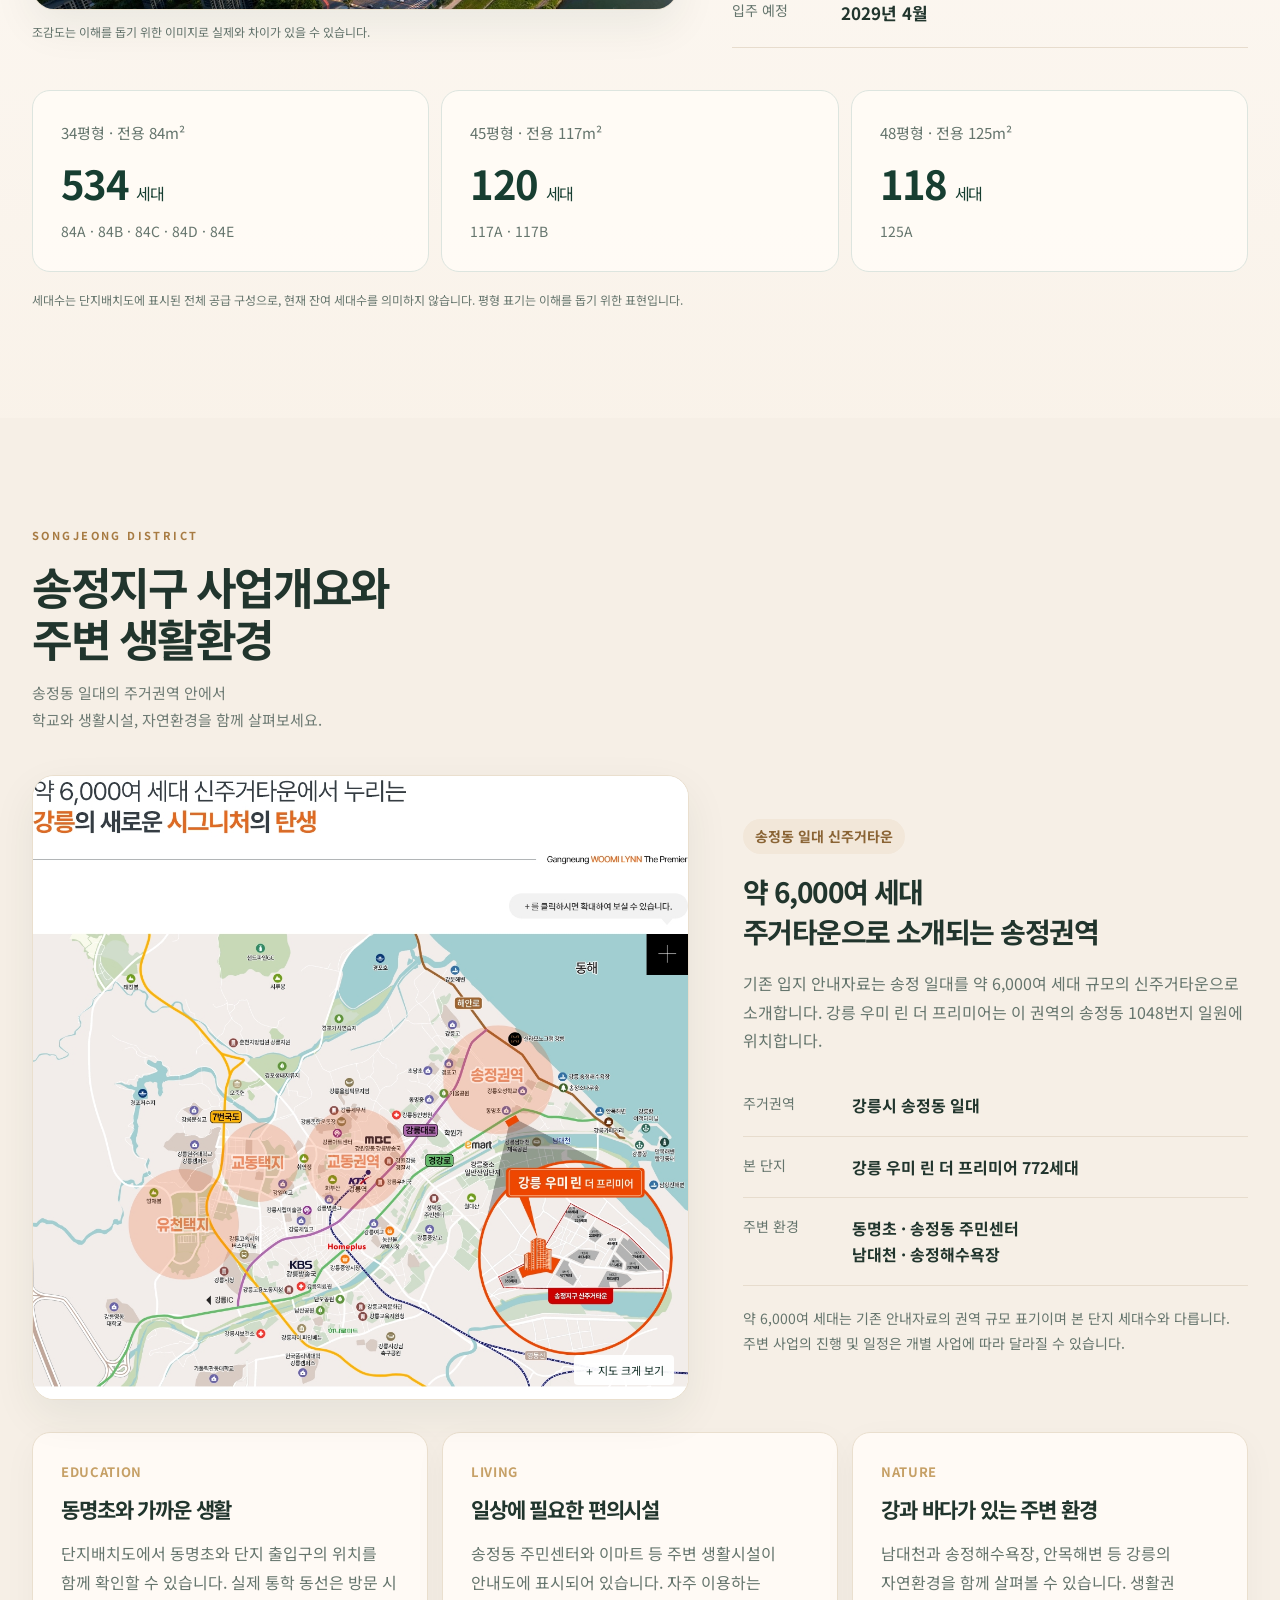
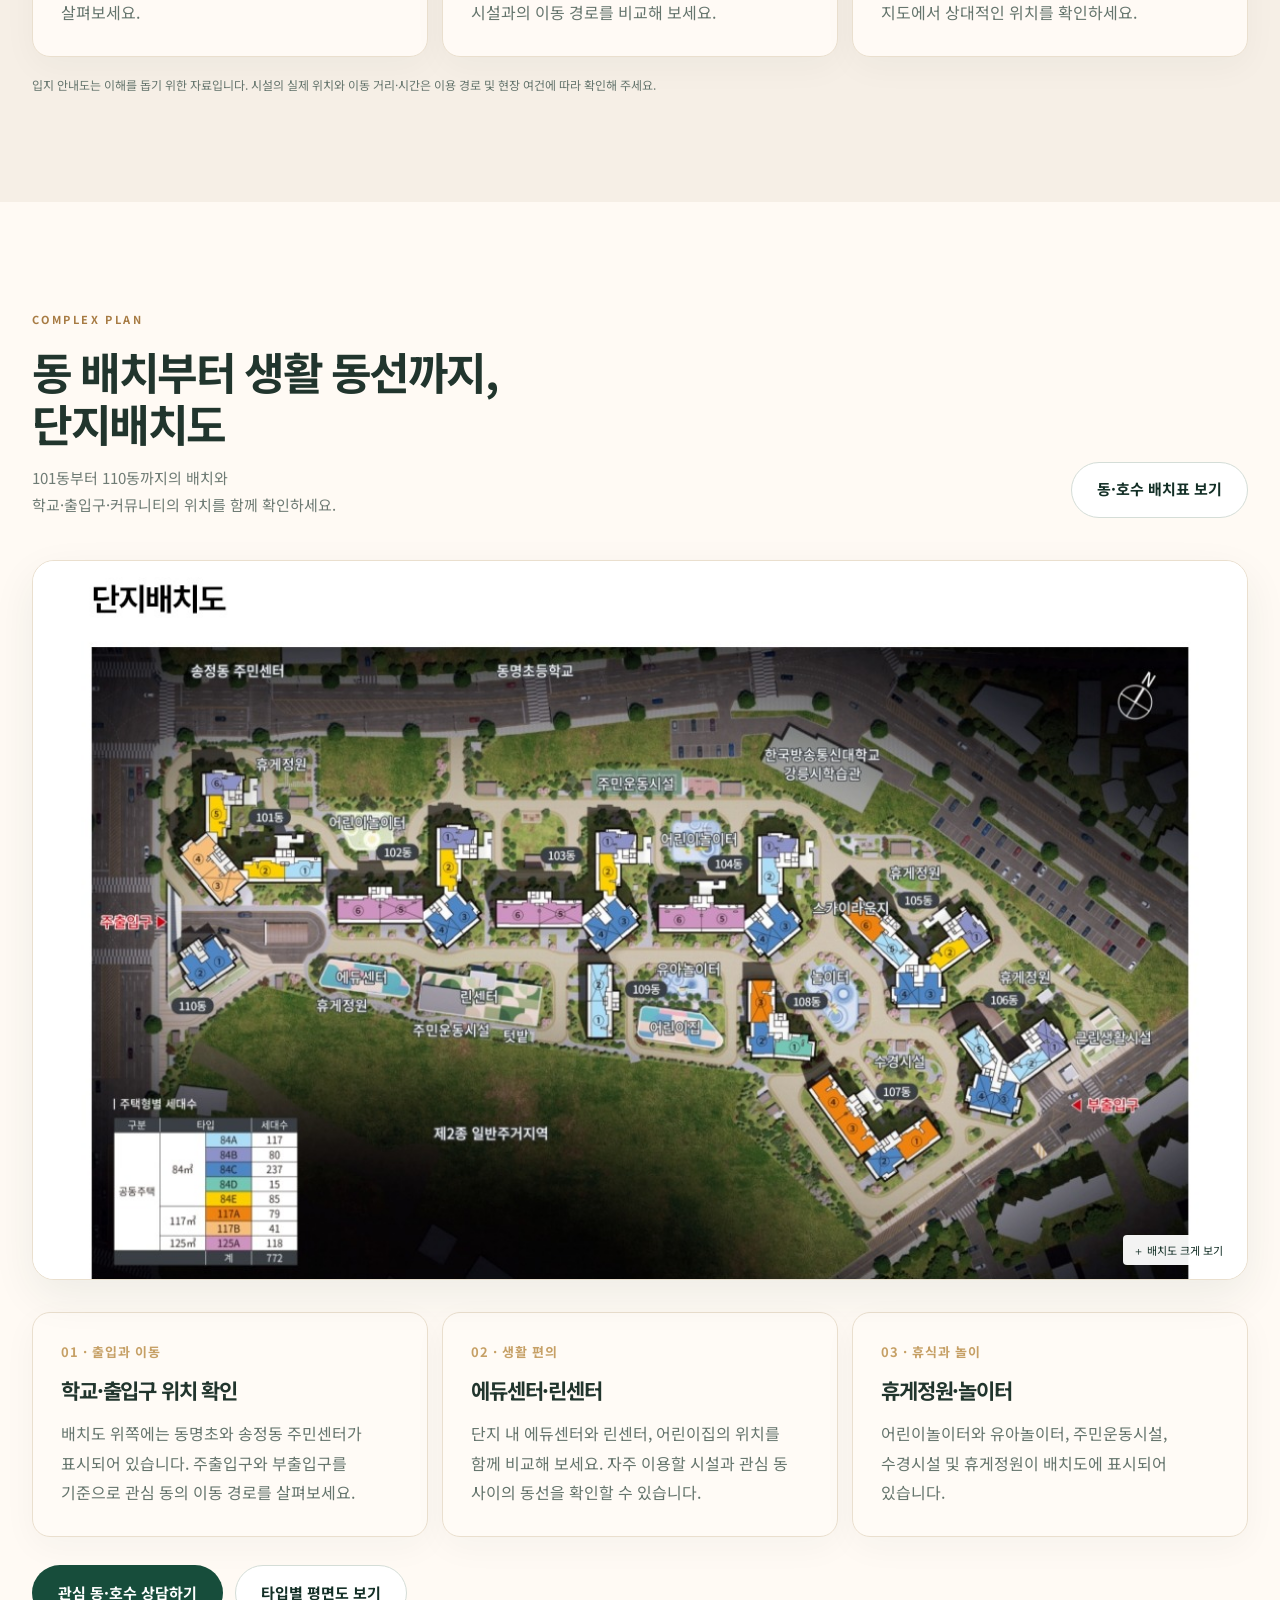
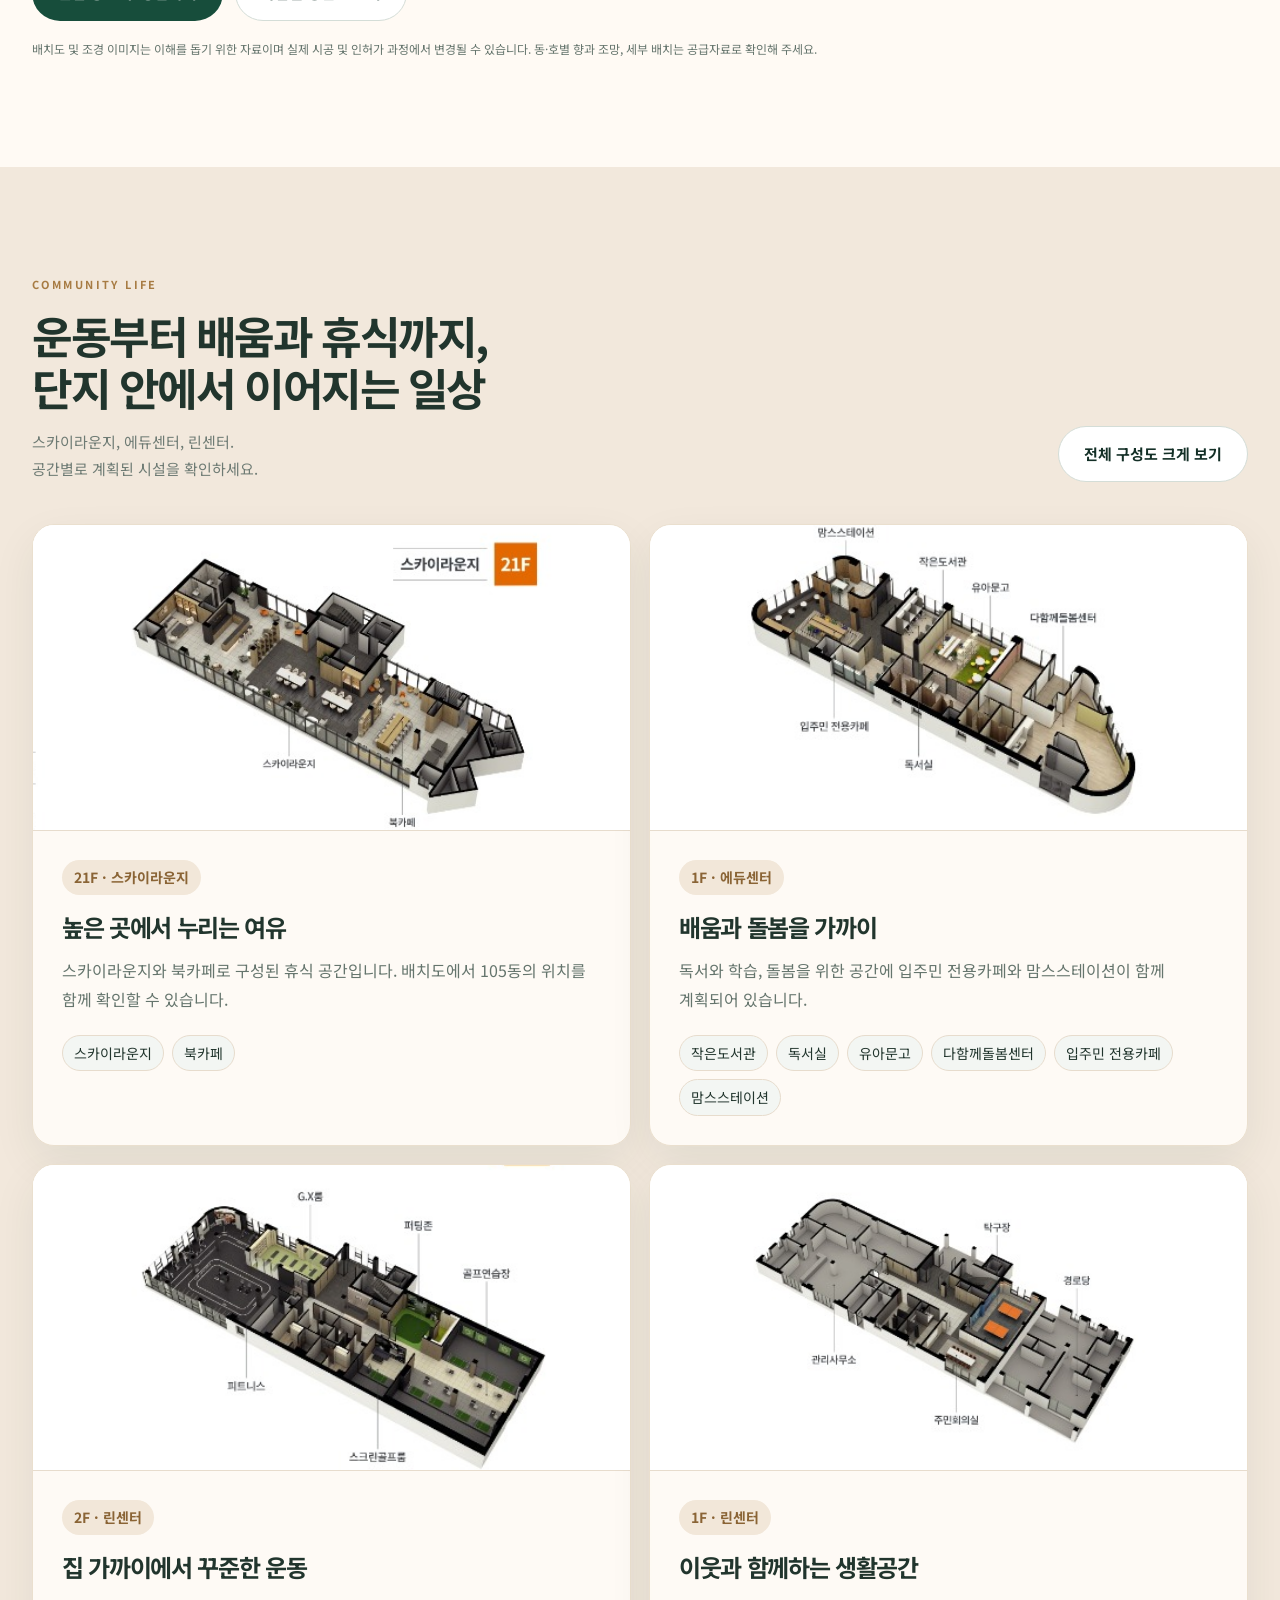
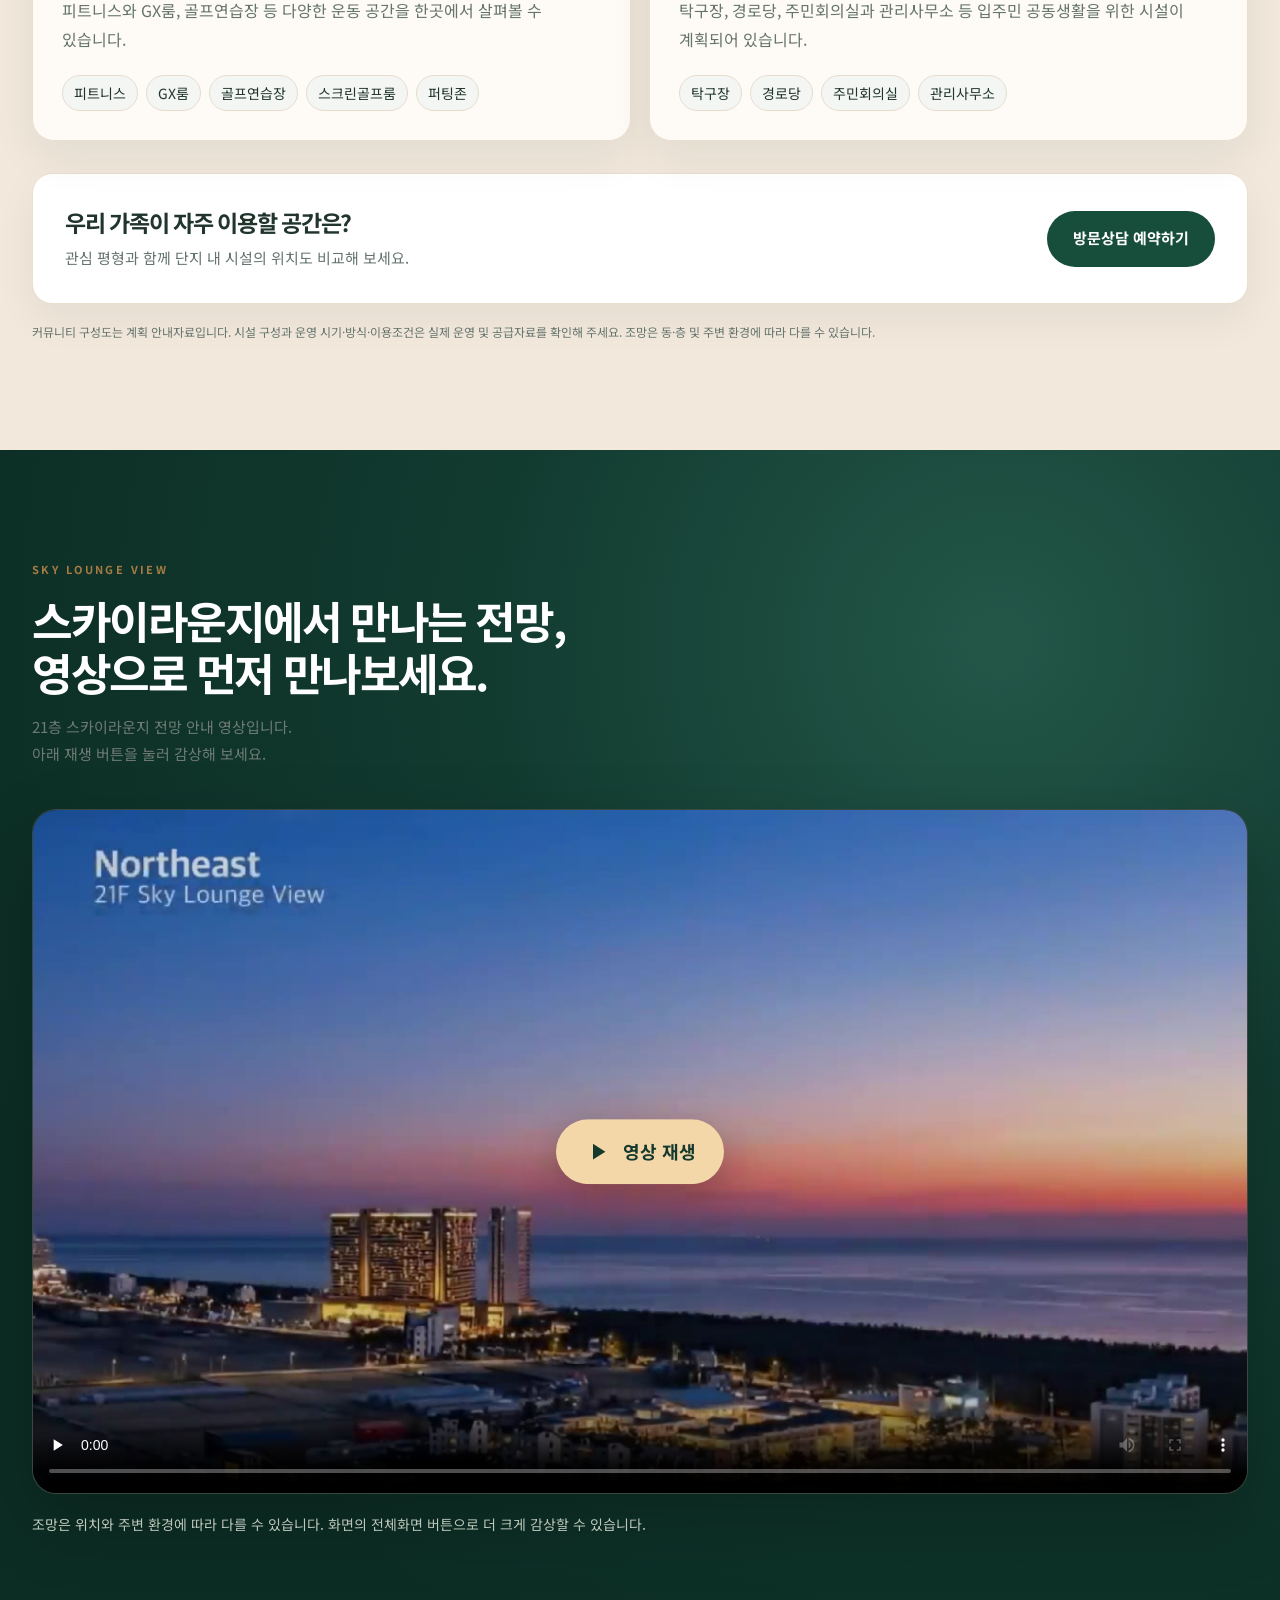
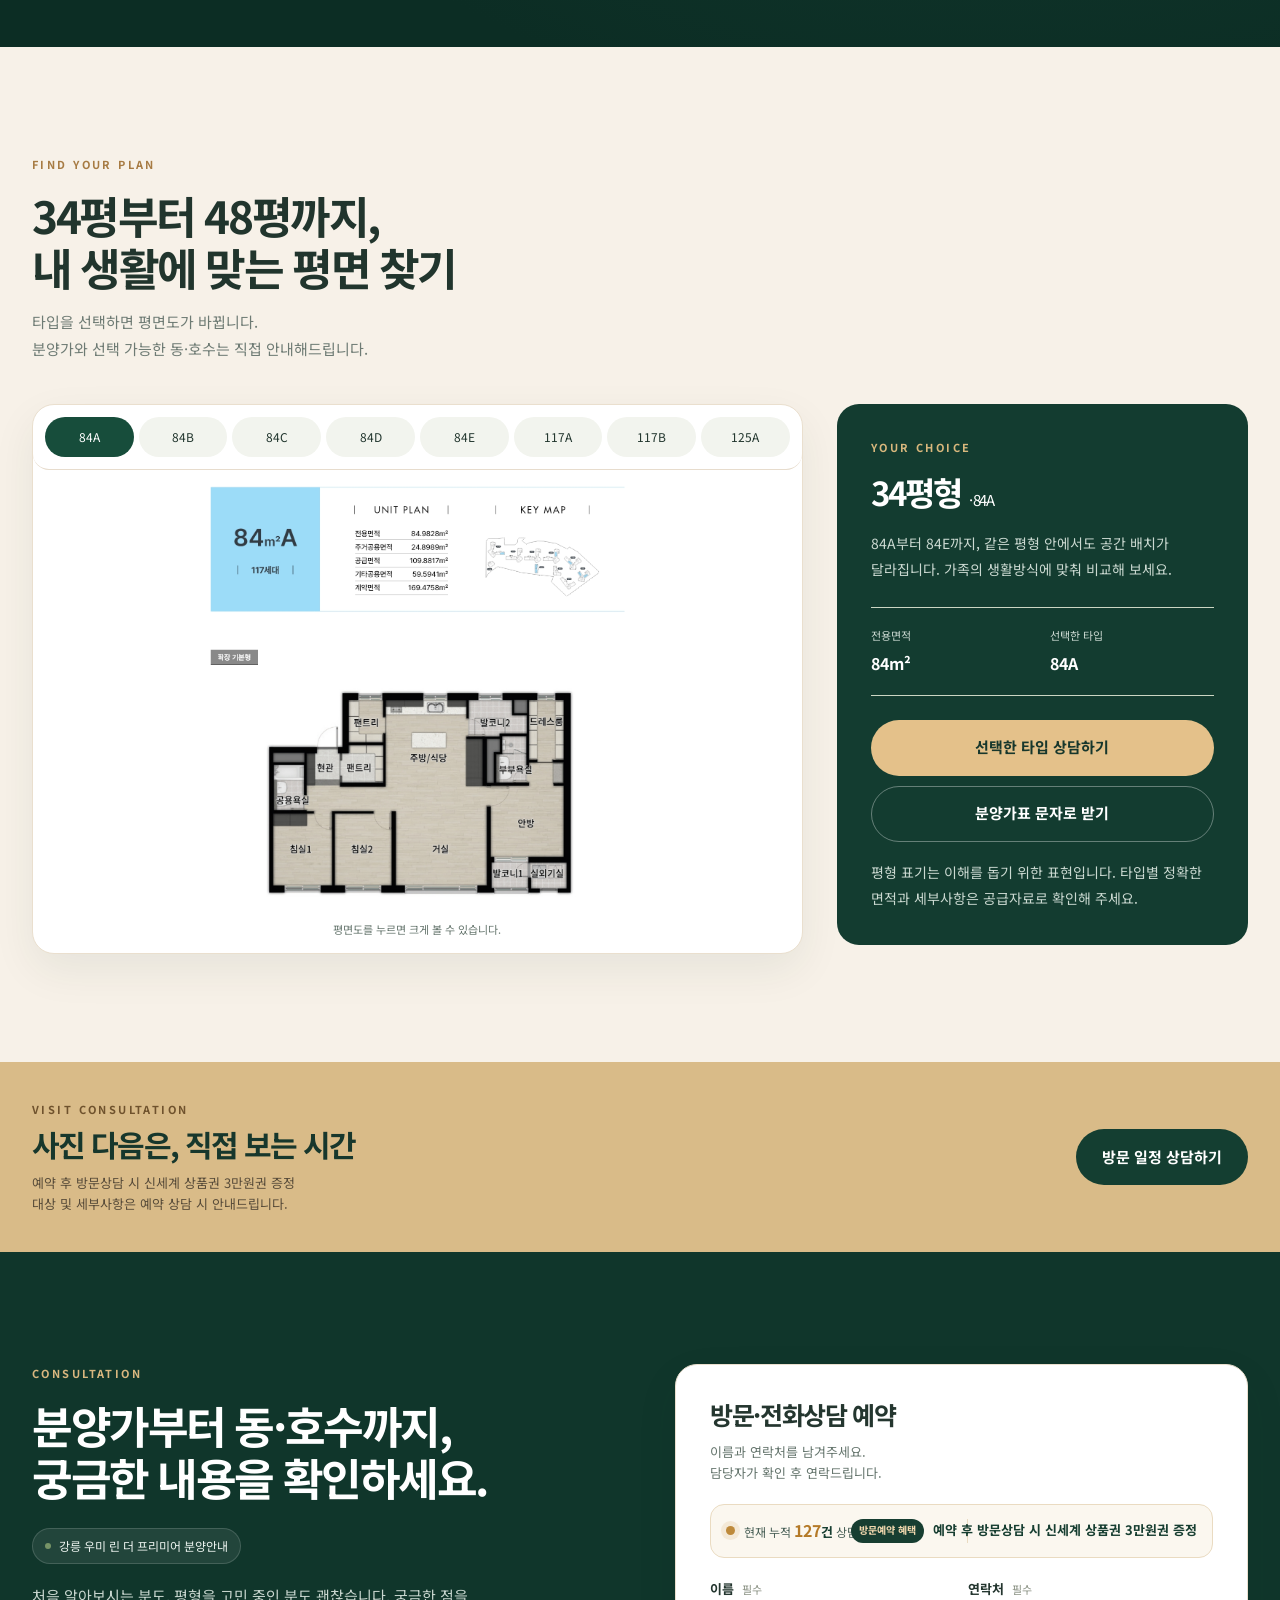
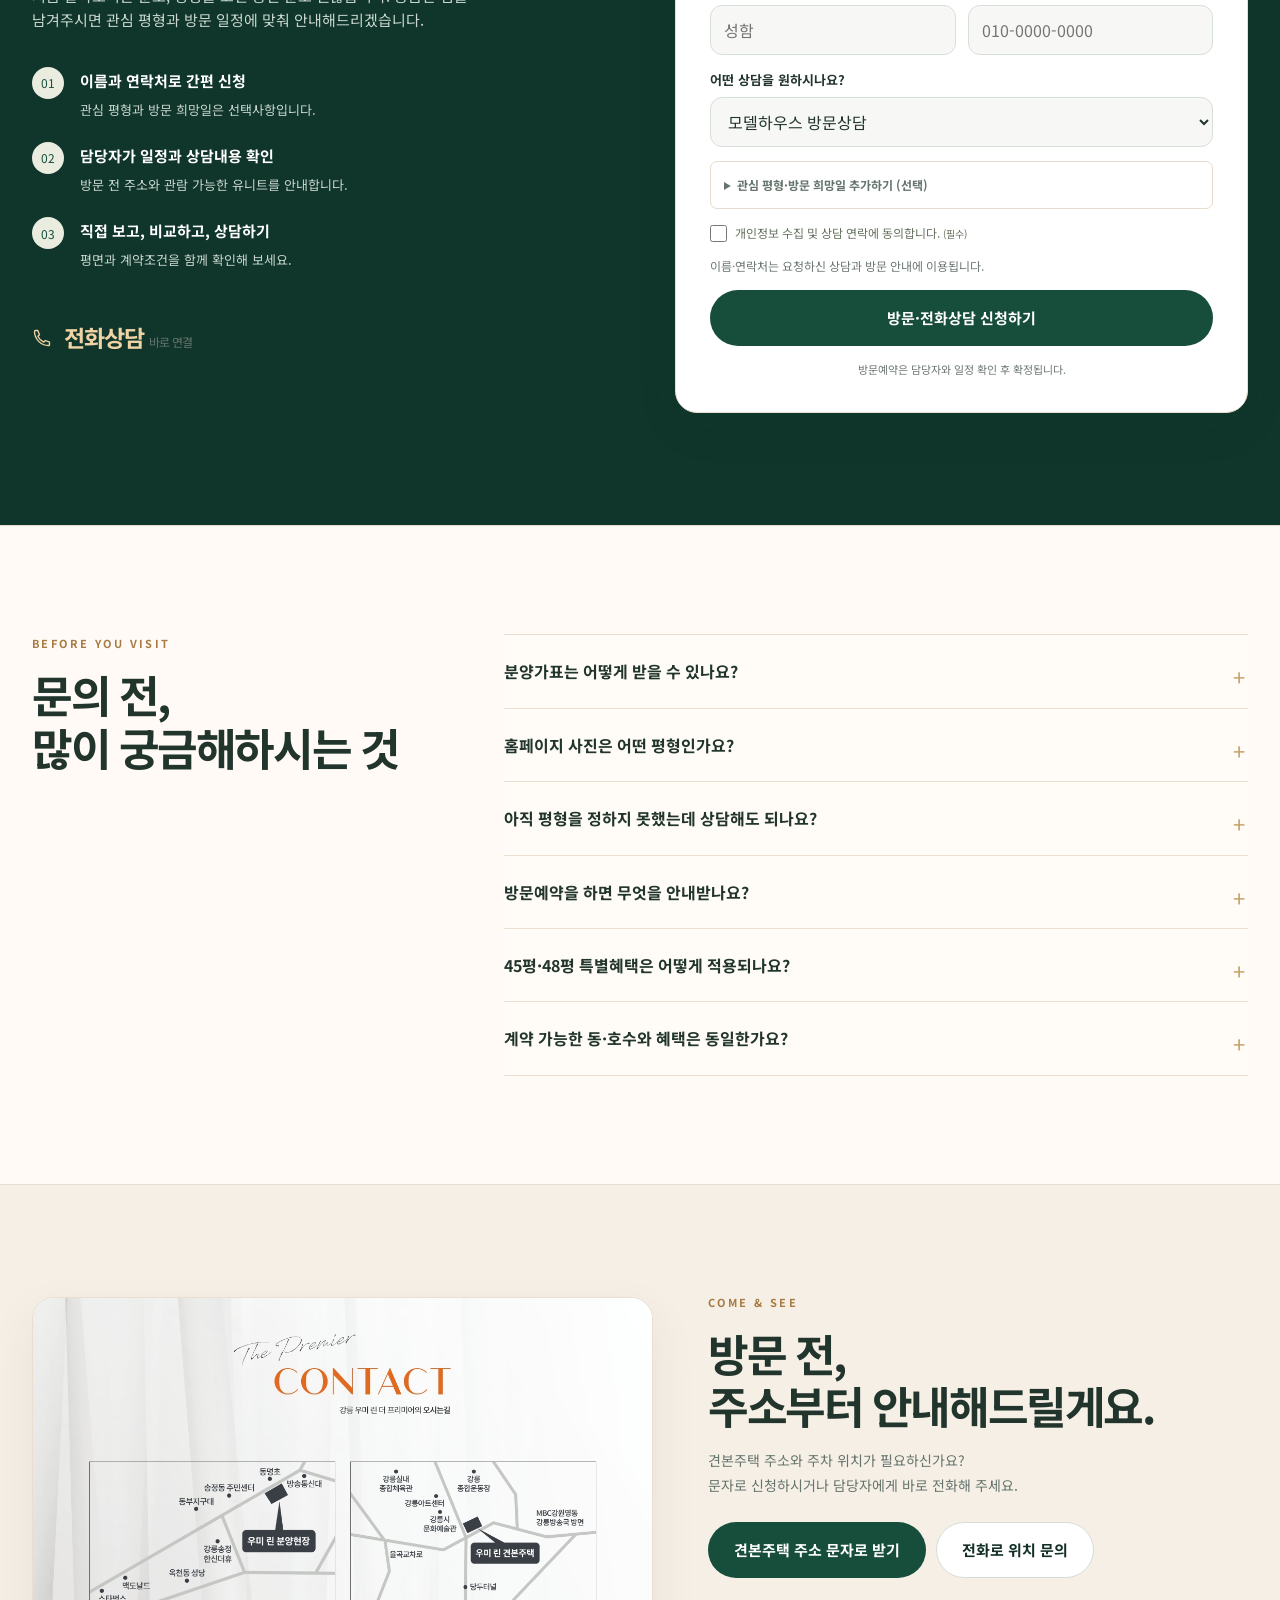
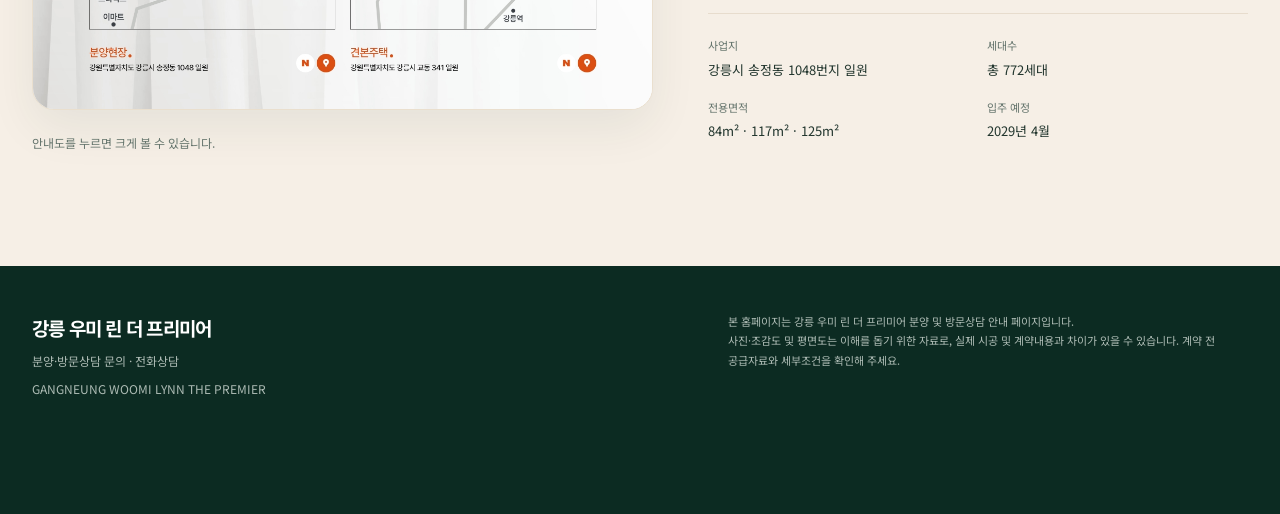
==== commit 8714774f: "Add files via upload" ====
--- a/index.html
+++ b/index.html
@@ -58,7 +58,7 @@
 
 
 <link rel="stylesheet" href="css/renewal.css?v=20260919-r5-skylounge">
-<link rel="stylesheet" href="css/julia-premium.css?v=20261010-hero-stats">
+<link rel="stylesheet" href="css/julia-premium.css?v=20261102-40benefit">
   <link rel="preload" as="image" href="images/interiors/125-living.webp" imagesrcset="images/interiors/125-living-mobile.webp 800w, images/interiors/125-living.webp 1600w" imagesizes="(max-width:800px) calc(100vw - 40px), 600px">
 </head><body class="julia-premium">
 <a class="skip-link" href="#main">본문으로 바로가기</a>
@@ -73,6 +73,7 @@
     <div class="hero-copy"><p class="hero-kicker">강릉 신축 34평 · 4억대부터</p>
       <h1>강릉 우미 린<br><span>더 프리미어</span></h1>
       <p class="hero-lead">중도금 60% 무이자 · 2029년 4월 입주 예정<br><strong>현재 분양가와 가능한 세대를 지금 확인해보세요.</strong></p>
+      <div class="hero-40-benefit" aria-label="45평 48평 특별혜택"><span>45·48평 한정</span><strong>최대 약 1,100만원 상당 특별혜택</strong></div>
       <div class="hero-actions"><button type="button" class="btn btn-primary" data-inquiry="price" data-position="hero">현재 분양가·가능 세대 확인</button><button type="button" class="btn btn-light" data-inquiry="visit" data-position="hero">모델하우스 방문예약</button></div>
       <p class="hero-note">계약 여부와 관계없이 현재 조건만 간단히 확인하셔도 됩니다.</p><div class="hero-trust" aria-label="홈페이지 주요 안내"><span>분양가표 문자안내</span><span>동·호수 상담</span><span>방문예약</span></div>
     </div>
@@ -86,6 +87,34 @@
     </div>
   </section>
   <section class="benefit-strip" aria-label="계약 조건 안내"><div class="wrap benefit-inner"><div class="benefit-title"><span class="benefit-month">계약 조건</span> 계약 전, 자금계획부터 확인하세요<small>계약금 5% · 중도금 60% 무이자 · 잔금 35%</small></div><div class="benefit-item"><small>계약금</small><strong>5<span>%</span></strong></div><div class="benefit-item"><small>중도금 60%</small><strong>무이자</strong></div><div class="benefit-item benefit-interest"><span class="benefit-deadline">입주시</span><small>잔금</small><strong>35<span>%</span></strong></div></div><p class="benefit-note">분양가와 계약 가능한 세대에 따라 실제 납부금액은 달라질 수 있습니다.</p></section>
+  <section class="forty-benefit-section" id="forty-benefit" aria-labelledby="fortyBenefitTitle">
+    <div class="wrap forty-benefit-card">
+      <div class="forty-benefit-copy">
+        <span class="forty-benefit-kicker">45평 · 48평 특별혜택</span>
+        <h2 id="fortyBenefitTitle">40평대 <strong>최대 약 1,100만원 상당</strong> 특별혜택</h2>
+        <p>45평·48평 계약 고객에게 <b>500만원 지원</b>과 함께 아래 두 가지 혜택 중 하나를 적용합니다.</p>
+        <div class="forty-benefit-options" aria-label="40평대 특별혜택 상세">
+          <article>
+            <span>OPTION 01</span>
+            <strong>시스템에어컨 3대 무상설치</strong>
+            <small>옵션가 610만원 상당</small>
+          </article>
+          <div class="forty-benefit-or" aria-hidden="true">OR</div>
+          <article>
+            <span>OPTION 02</span>
+            <strong>에어컨 미선택 시 추가 600만원 지원</strong>
+            <small>500만원 지원과 별도 적용</small>
+          </article>
+        </div>
+        <p class="forty-benefit-note">※ 본 특별혜택은 45평·48평에 한해 적용됩니다. 적용 세대 및 세부 기준은 상담 시 확인해 주세요.</p>
+      </div>
+      <div class="forty-benefit-action">
+        <span>40 PYEONG SPECIAL BENEFIT</span>
+        <strong>500만원 지원<br><em>+</em><br>추가 선택혜택</strong>
+        <button type="button" class="btn btn-primary" data-inquiry="price" data-position="40-benefit">혜택·분양가 확인하기</button>
+      </div>
+    </div>
+  </section>
   <section class="live-consult-strip" aria-label="실시간 상담 현황과 방문예약 혜택"><div class="wrap live-consult-inner">
     <div class="live-consult-count" data-lead-count-wrap aria-live="polite"><span class="live-status-dot" aria-hidden="true"></span><div><small>실시간 상담 현황</small><strong>현재 누적 <span data-lead-count>127</span>건 상담 접수</strong></div></div>
     <div class="live-consult-gift"><span class="gift-mark" aria-hidden="true">GIFT</span><div><small>방문예약 혜택</small><strong>예약 후 방문상담 시 신세계 상품권 3만원권 증정</strong></div></div>
@@ -174,7 +203,7 @@
       <div class="form-row"><label class="field" for="visit-date"><span>방문 희망일 <em>선택</em></span><input id="visit-date" name="visitDate" type="date"></label><label class="field" for="visit-time"><span>방문 희망 시간 <em>선택</em></span><select id="visit-time" name="visitTime"><option value="">시간 선택</option><option>10:00</option><option>10:30</option><option>11:00</option><option>11:30</option><option>12:00</option><option>12:30</option><option>13:00</option><option>13:30</option><option>14:00</option><option>14:30</option><option>15:00</option><option>15:30</option><option>16:00</option><option>16:30</option><option>17:00</option><option>17:30</option><option>18:00</option><option>18:30</option></select></label></div>
       <label class="field" for="visit-message"><span>궁금한 내용 <em>선택</em></span><textarea id="visit-message" name="note" rows="2" placeholder="동·호수, 계약조건 등 궁금한 점을 남겨주세요." maxlength="1000"></textarea></label>
     </div></details><label class="agree" for="visit-agree"><input id="visit-agree" name="privacyConsent" type="checkbox" value="동의" required><span>개인정보 수집 및 상담 연락에 동의합니다. <small>(필수)</small></span></label><p class="fine">이름·연락처는 요청하신 상담과 방문 안내에 이용됩니다.</p><p class="form-error" role="alert" hidden></p><button type="submit" class="btn btn-primary btn-wide"><span class="btnText">방문·전화상담 신청하기</span><span class="loadingDot" aria-hidden="true"></span></button><p class="form-note">방문예약은 담당자와 일정 확인 후 확정됩니다.</p></form></div></div></section>
-  <section class="section faq-section"><div class="wrap faq-layout"><div><span class="eyebrow">BEFORE YOU VISIT</span><h2>문의 전,<br>많이 궁금해하시는 것</h2></div><div class="faq-list"><details><summary>분양가표는 어떻게 받을 수 있나요?</summary><p>‘분양가표 문자로 받기’에서 이름과 연락처를 입력해 주세요. 입력하신 번호로 분양가표 확인 링크를 안내합니다. 동·호수별 가격과 적용조건은 상담을 통해 확인하실 수 있습니다. <button type="button" data-inquiry="price" data-position="faq">분양가표 신청하기</button></p></details><details><summary>홈페이지 사진은 어떤 평형인가요?</summary><p>실제 촬영한 34평형 C타입과 48평형 사진을 소개합니다. 가구·장식과 일부 품목은 전시·선택옵션일 수 있습니다. 현재 관람 가능한 유니트는 방문예약 시 안내해드립니다.</p></details><details><summary>아직 평형을 정하지 못했는데 상담해도 되나요?</summary><p>네. 34평·45평·48평 평면도를 함께 비교하며 생활방식과 관심조건에 맞는 선택을 도와드립니다. 관심 평형을 선택하지 않고 이름과 연락처만 남겨주셔도 됩니다.</p></details><details><summary>방문예약을 하면 무엇을 안내받나요?</summary><p>담당자가 방문 가능 일정과 견본주택 위치, 관람 가능한 유니트를 안내해드립니다. 예약 후 방문상담 시 신세계 상품권 3만원권 증정 관련 세부사항도 함께 확인해 주세요.</p></details><details><summary>계약 가능한 동·호수와 혜택은 동일한가요?</summary><p>계약 가능 여부와 세부조건은 달라질 수 있습니다. 관심 평형과 타입을 알려주시면 현재 안내 가능한 내용을 확인해드립니다. <button type="button" data-inquiry="unit" data-position="faq">동·호수 문의하기</button></p></details></div></div></section>
+  <section class="section faq-section"><div class="wrap faq-layout"><div><span class="eyebrow">BEFORE YOU VISIT</span><h2>문의 전,<br>많이 궁금해하시는 것</h2></div><div class="faq-list"><details><summary>분양가표는 어떻게 받을 수 있나요?</summary><p>‘분양가표 문자로 받기’에서 이름과 연락처를 입력해 주세요. 입력하신 번호로 분양가표 확인 링크를 안내합니다. 동·호수별 가격과 적용조건은 상담을 통해 확인하실 수 있습니다. <button type="button" data-inquiry="price" data-position="faq">분양가표 신청하기</button></p></details><details><summary>홈페이지 사진은 어떤 평형인가요?</summary><p>실제 촬영한 34평형 C타입과 48평형 사진을 소개합니다. 가구·장식과 일부 품목은 전시·선택옵션일 수 있습니다. 현재 관람 가능한 유니트는 방문예약 시 안내해드립니다.</p></details><details><summary>아직 평형을 정하지 못했는데 상담해도 되나요?</summary><p>네. 34평·45평·48평 평면도를 함께 비교하며 생활방식과 관심조건에 맞는 선택을 도와드립니다. 관심 평형을 선택하지 않고 이름과 연락처만 남겨주셔도 됩니다.</p></details><details><summary>방문예약을 하면 무엇을 안내받나요?</summary><p>담당자가 방문 가능 일정과 견본주택 위치, 관람 가능한 유니트를 안내해드립니다. 예약 후 방문상담 시 신세계 상품권 3만원권 증정 관련 세부사항도 함께 확인해 주세요.</p></details><details><summary>45평·48평 특별혜택은 어떻게 적용되나요?</summary><p>45평·48평은 500만원 지원과 함께 시스템에어컨 3대 무상설치(옵션가 610만원 상당) 또는 에어컨 미선택 시 추가 600만원 지원 중 하나를 적용합니다. 적용 세대와 세부 기준은 상담 시 확인해 주세요. <button type="button" data-inquiry="price" data-position="faq-benefit">특별혜택 확인하기</button></p></details><details><summary>계약 가능한 동·호수와 혜택은 동일한가요?</summary><p>계약 가능 여부와 세부조건은 달라질 수 있습니다. 관심 평형과 타입을 알려주시면 현재 안내 가능한 내용을 확인해드립니다. <button type="button" data-inquiry="unit" data-position="faq">동·호수 문의하기</button></p></details></div></div></section>
   <section id="contact-map" class="section"><div class="wrap location-layout"><div><button type="button" class="location-image" data-image-src="images/directions.jpg" data-image-title="견본주택 오시는 길" aria-label="오시는 길 안내도 크게 보기"><img src="images/directions.jpg" alt="강릉 우미 린 더 프리미어 견본주택 오시는 길" loading="lazy" decoding="async"></button><p class="fine section-footnote">안내도를 누르면 크게 볼 수 있습니다.</p></div><div class="location-copy"><span class="eyebrow">COME & SEE</span><h2>방문 전,<br>주소부터 안내해드릴게요.</h2><p>견본주택 주소와 주차 위치가 필요하신가요?<br>문자로 신청하시거나 담당자에게 바로 전화해 주세요.</p><div class="location-actions"><button type="button" class="btn btn-primary" data-inquiry="address" data-position="location">견본주택 주소 문자로 받기</button><a href="tel:033-920-0110" class="btn btn-light" data-position="location">전화로 위치 문의</a></div><dl class="project-details"><div><dt>사업지</dt><dd>강릉시 송정동 1048번지 일원</dd></div><div><dt>세대수</dt><dd>총 772세대</dd></div><div><dt>전용면적</dt><dd>84m² · 117m² · 125m²</dd></div><div><dt>입주 예정</dt><dd>2029년 4월</dd></div></dl></div></div></section>
 </main>
 <footer class="site-footer"><div class="wrap footer-inner"><div><strong>강릉 우미 린 더 프리미어</strong><p>분양·방문상담 문의 · <a href="tel:033-920-0110" data-position="footer">전화상담</a></p><p>GANGNEUNG WOOMI LYNN THE PREMIER</p></div><div class="footer-note">본 홈페이지는 강릉 우미 린 더 프리미어 분양 및 방문상담 안내 페이지입니다.<br>사진·조감도 및 평면도는 이해를 돕기 위한 자료로, 실제 시공 및 계약내용과 차이가 있을 수 있습니다. 계약 전 공급자료와 세부조건을 확인해 주세요.</div></div></footer>
--- a/css/julia-premium.css
+++ b/css/julia-premium.css
@@ -503,3 +503,205 @@
 body.julia-premium .transfer-path-card small{color:#d5e2dc}
 body.julia-premium .transfer-path-card .path-number{background:rgba(255,255,255,.11);color:#e7c996}
 body.julia-premium .transfer-path-card .path-arrow{background:rgba(255,255,255,.11);color:#efd7aa}
+
+
+/* 2026-11-02: 45평·48평 40평대 특별혜택 */
+body.julia-premium .hero-40-benefit{
+  display:flex;
+  align-items:center;
+  gap:9px;
+  width:max-content;
+  max-width:100%;
+  margin:15px 0 0;
+  padding:9px 13px;
+  border:1px solid rgba(180,122,40,.26);
+  border-radius:999px;
+  background:linear-gradient(90deg,#fff8eb 0%,#f7ead4 100%);
+  color:#173e31;
+  box-shadow:0 8px 22px rgba(70,48,20,.06);
+}
+body.julia-premium .hero-40-benefit span{
+  display:inline-flex;
+  align-items:center;
+  min-height:24px;
+  padding:4px 9px;
+  border-radius:999px;
+  background:#173e31;
+  color:#f2d5a5;
+  font-size:10px;
+  font-weight:900;
+  letter-spacing:.04em;
+  white-space:nowrap;
+}
+body.julia-premium .hero-40-benefit strong{
+  font-size:14px;
+  line-height:1.35;
+  letter-spacing:-.035em;
+}
+
+body.julia-premium .forty-benefit-section{
+  padding:26px 0 34px;
+  background:linear-gradient(180deg,#f4eadc 0%,#fbf7f0 100%);
+  border-bottom:1px solid #eadbc7;
+}
+body.julia-premium .forty-benefit-card{
+  display:grid;
+  grid-template-columns:minmax(0,1.55fr) minmax(250px,.62fr);
+  gap:28px;
+  align-items:stretch;
+  padding:30px;
+  border:1px solid rgba(169,119,54,.22);
+  border-radius:24px;
+  background:
+    radial-gradient(circle at 8% 5%,rgba(218,181,121,.13),transparent 30%),
+    #fffdf9;
+  box-shadow:0 18px 46px rgba(46,35,20,.07);
+}
+body.julia-premium .forty-benefit-kicker{
+  display:inline-flex;
+  align-items:center;
+  min-height:28px;
+  padding:5px 10px;
+  border-radius:999px;
+  background:#173e31;
+  color:#f3d9ae;
+  font-size:10px;
+  font-weight:900;
+  letter-spacing:.08em;
+}
+body.julia-premium .forty-benefit-copy h2{
+  margin:13px 0 9px;
+  color:#173e31;
+  font-size:clamp(25px,3.2vw,38px);
+  line-height:1.2;
+  letter-spacing:-.055em;
+}
+body.julia-premium .forty-benefit-copy h2 strong{
+  color:#a66f27;
+  font-weight:900;
+}
+body.julia-premium .forty-benefit-copy>p:not(.forty-benefit-note){
+  margin:0 0 18px;
+  color:#66736c;
+  font-size:14px;
+  line-height:1.75;
+}
+body.julia-premium .forty-benefit-copy>p b{color:#173e31}
+body.julia-premium .forty-benefit-options{
+  display:grid;
+  grid-template-columns:1fr 44px 1fr;
+  gap:10px;
+  align-items:stretch;
+}
+body.julia-premium .forty-benefit-options article{
+  display:grid;
+  align-content:center;
+  gap:5px;
+  min-height:118px;
+  padding:17px 18px;
+  border:1px solid #eadcc6;
+  border-radius:16px;
+  background:#fbf7ef;
+}
+body.julia-premium .forty-benefit-options article>span{
+  color:#ad7b36;
+  font-size:9px;
+  font-weight:900;
+  letter-spacing:.12em;
+}
+body.julia-premium .forty-benefit-options article strong{
+  color:#173e31;
+  font-size:16px;
+  line-height:1.4;
+  letter-spacing:-.035em;
+}
+body.julia-premium .forty-benefit-options article small{
+  color:#7b8781;
+  font-size:11px;
+  line-height:1.45;
+}
+body.julia-premium .forty-benefit-or{
+  display:grid;
+  place-items:center;
+  color:#a47639;
+  font-size:10px;
+  font-weight:900;
+  letter-spacing:.08em;
+}
+body.julia-premium .forty-benefit-note{
+  margin:13px 1px 0;
+  color:#87918c;
+  font-size:10.5px;
+  line-height:1.6;
+}
+body.julia-premium .forty-benefit-action{
+  display:flex;
+  flex-direction:column;
+  align-items:center;
+  justify-content:center;
+  min-height:100%;
+  padding:26px 22px;
+  border-radius:19px;
+  background:linear-gradient(150deg,#123a2d,#1c5340);
+  color:#fff;
+  text-align:center;
+}
+body.julia-premium .forty-benefit-action>span{
+  color:#e6c998;
+  font-size:9px;
+  font-weight:900;
+  letter-spacing:.13em;
+}
+body.julia-premium .forty-benefit-action>strong{
+  margin:13px 0 19px;
+  font-size:24px;
+  line-height:1.25;
+  letter-spacing:-.045em;
+}
+body.julia-premium .forty-benefit-action em{
+  color:#e9c98f;
+  font-size:16px;
+  font-style:normal;
+}
+body.julia-premium .forty-benefit-action .btn{
+  width:100%;
+  min-height:46px;
+  background:#f2d6a6;
+  color:#173e31;
+  border-color:#f2d6a6;
+  font-weight:900;
+}
+
+@media(max-width:860px){
+  body.julia-premium .forty-benefit-card{
+    grid-template-columns:1fr;
+    gap:18px;
+    padding:23px 18px;
+  }
+  body.julia-premium .forty-benefit-action{
+    padding:21px 18px;
+  }
+}
+@media(max-width:620px){
+  body.julia-premium .hero-40-benefit{
+    width:100%;
+    align-items:flex-start;
+    border-radius:15px;
+  }
+  body.julia-premium .hero-40-benefit strong{font-size:12.5px}
+  body.julia-premium .forty-benefit-section{padding:18px 0 25px}
+  body.julia-premium .forty-benefit-copy h2{font-size:27px}
+  body.julia-premium .forty-benefit-options{
+    grid-template-columns:1fr;
+    gap:8px;
+  }
+  body.julia-premium .forty-benefit-or{
+    min-height:24px;
+  }
+  body.julia-premium .forty-benefit-options article{
+    min-height:auto;
+    padding:15px 16px;
+  }
+  body.julia-premium .forty-benefit-action>strong{font-size:22px}
+}
+
